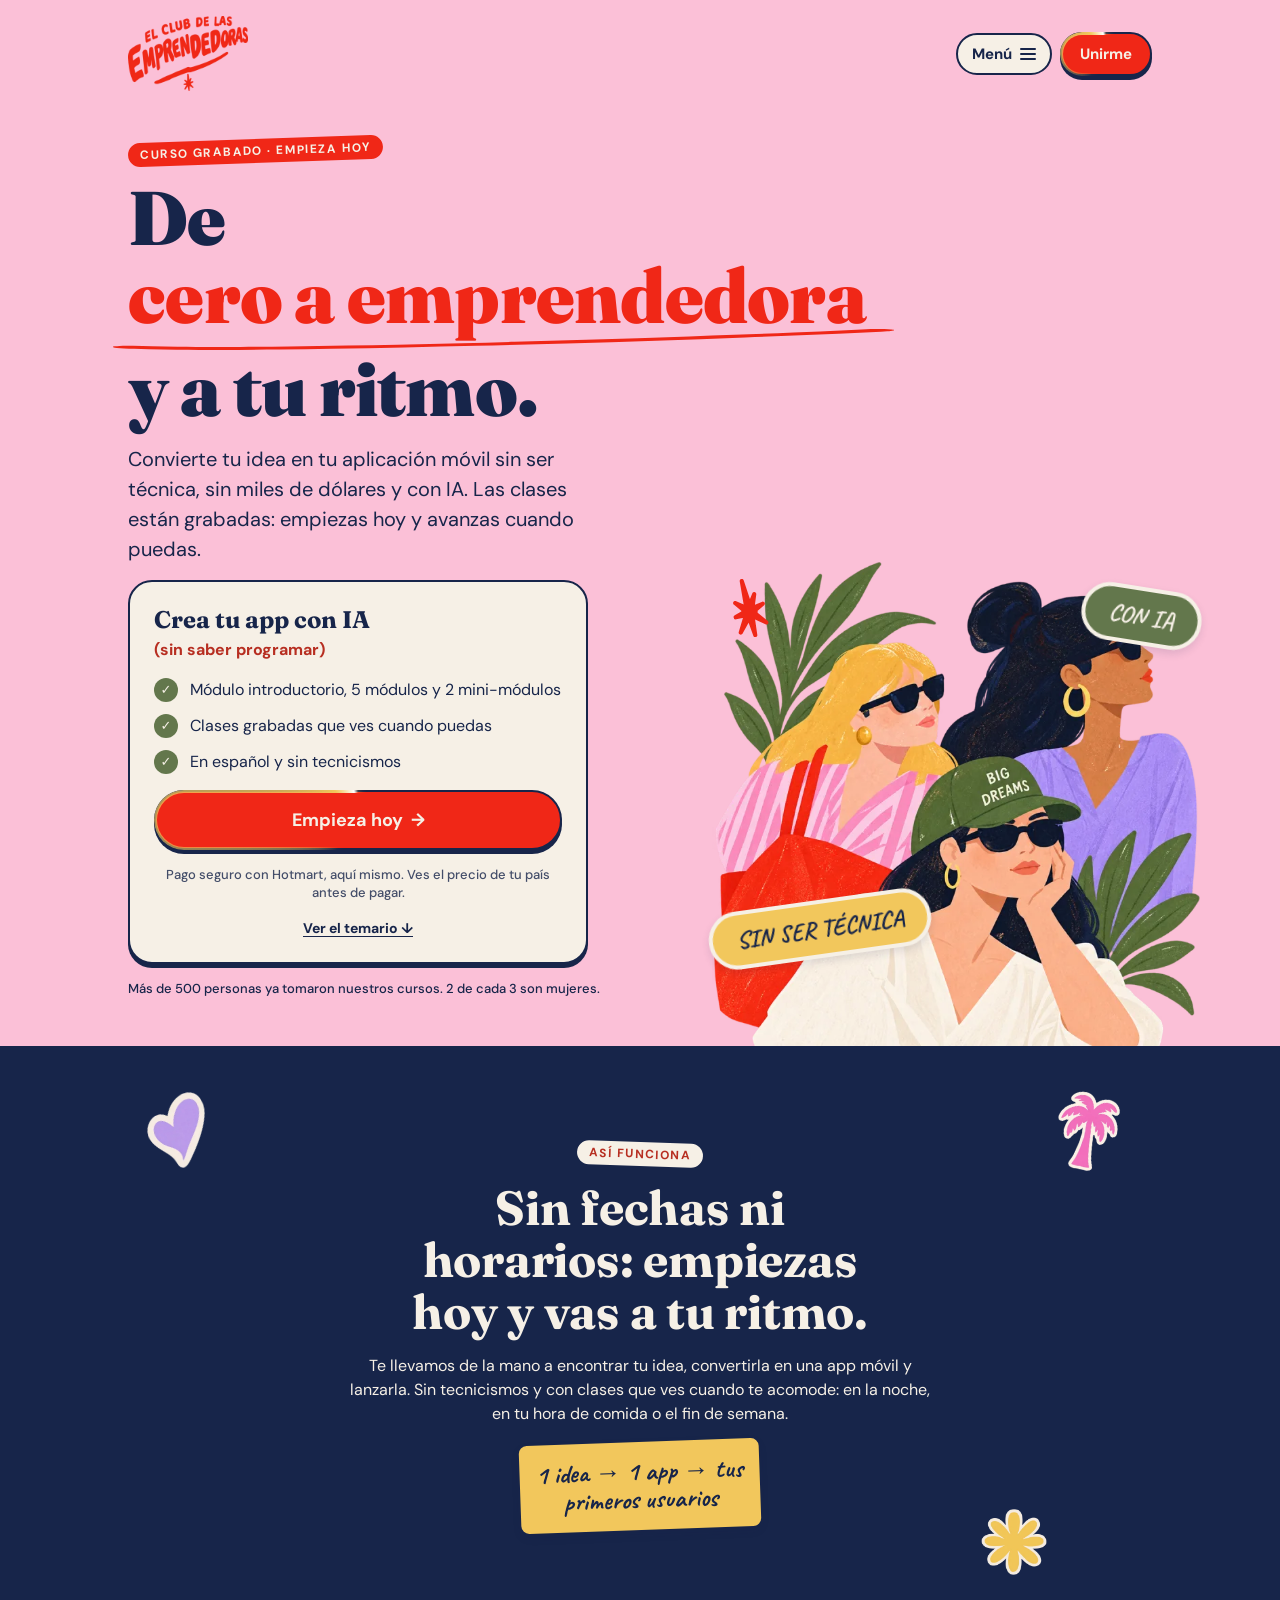
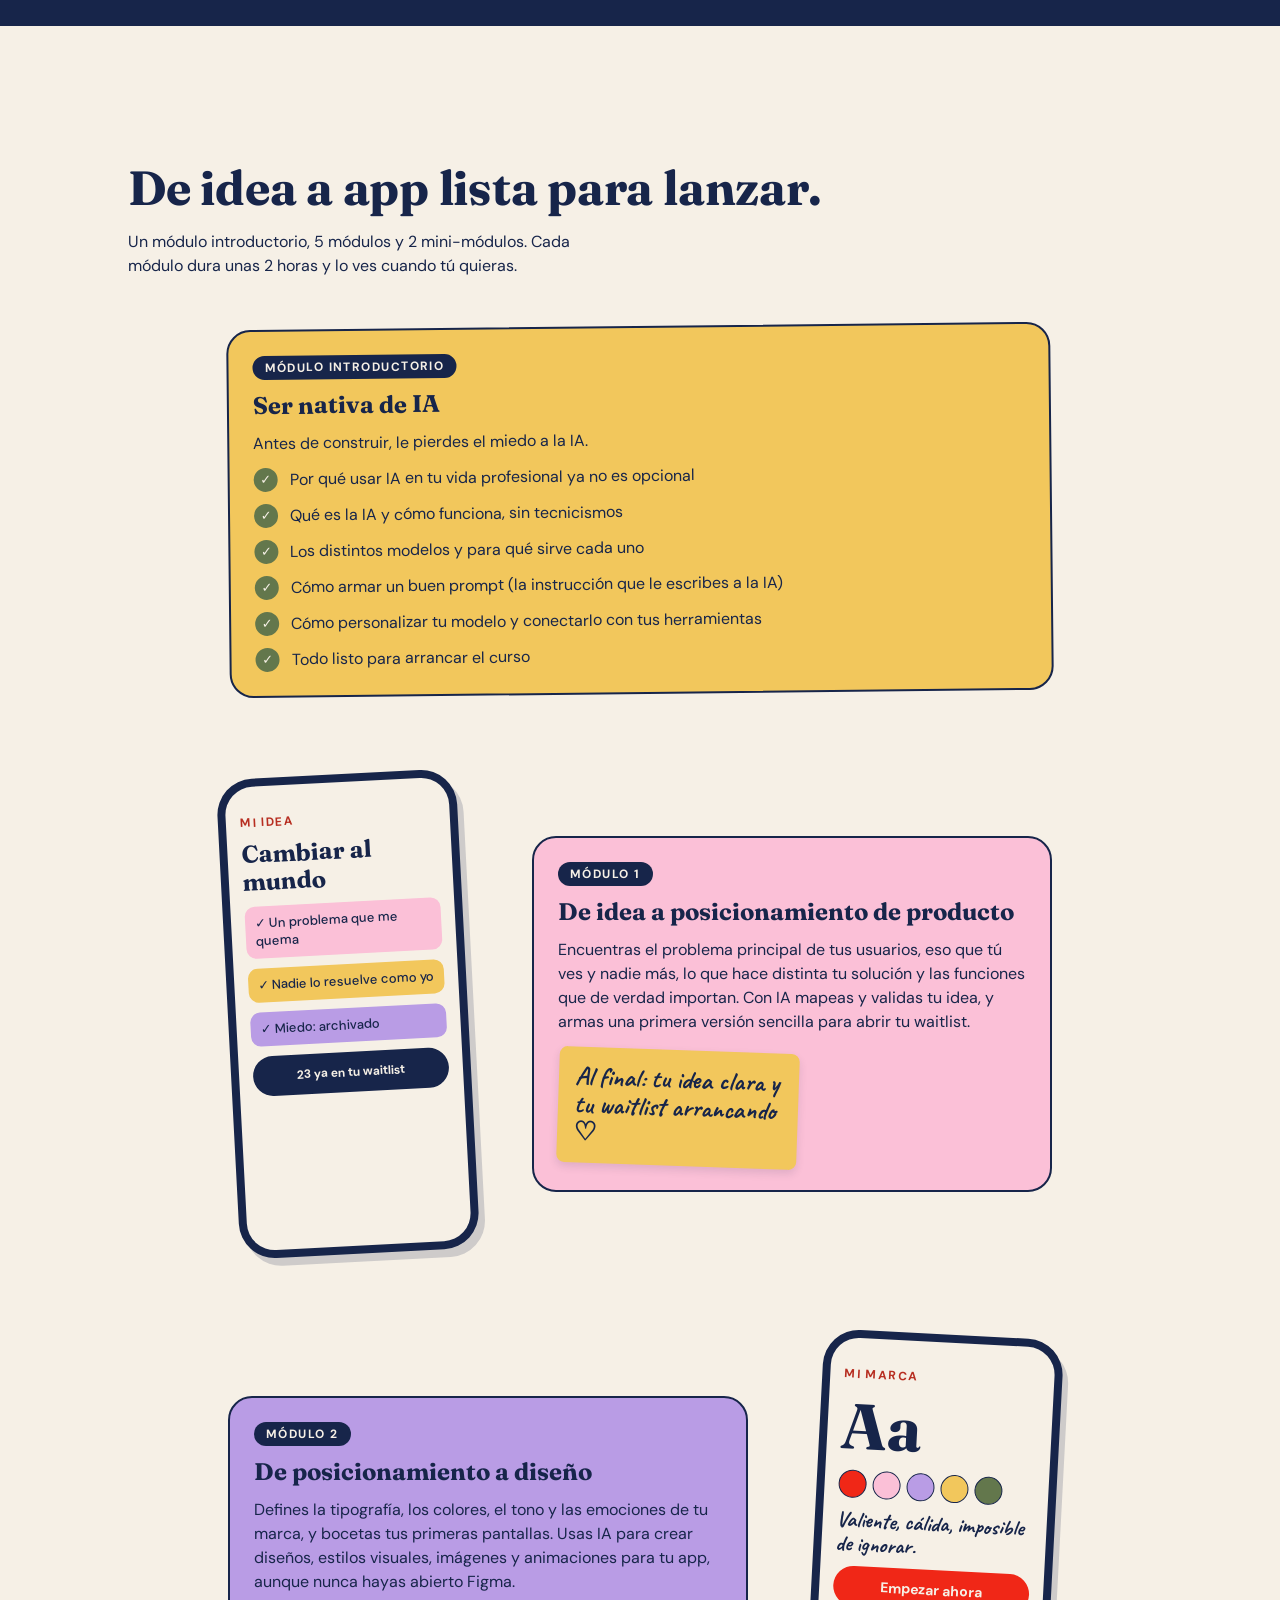
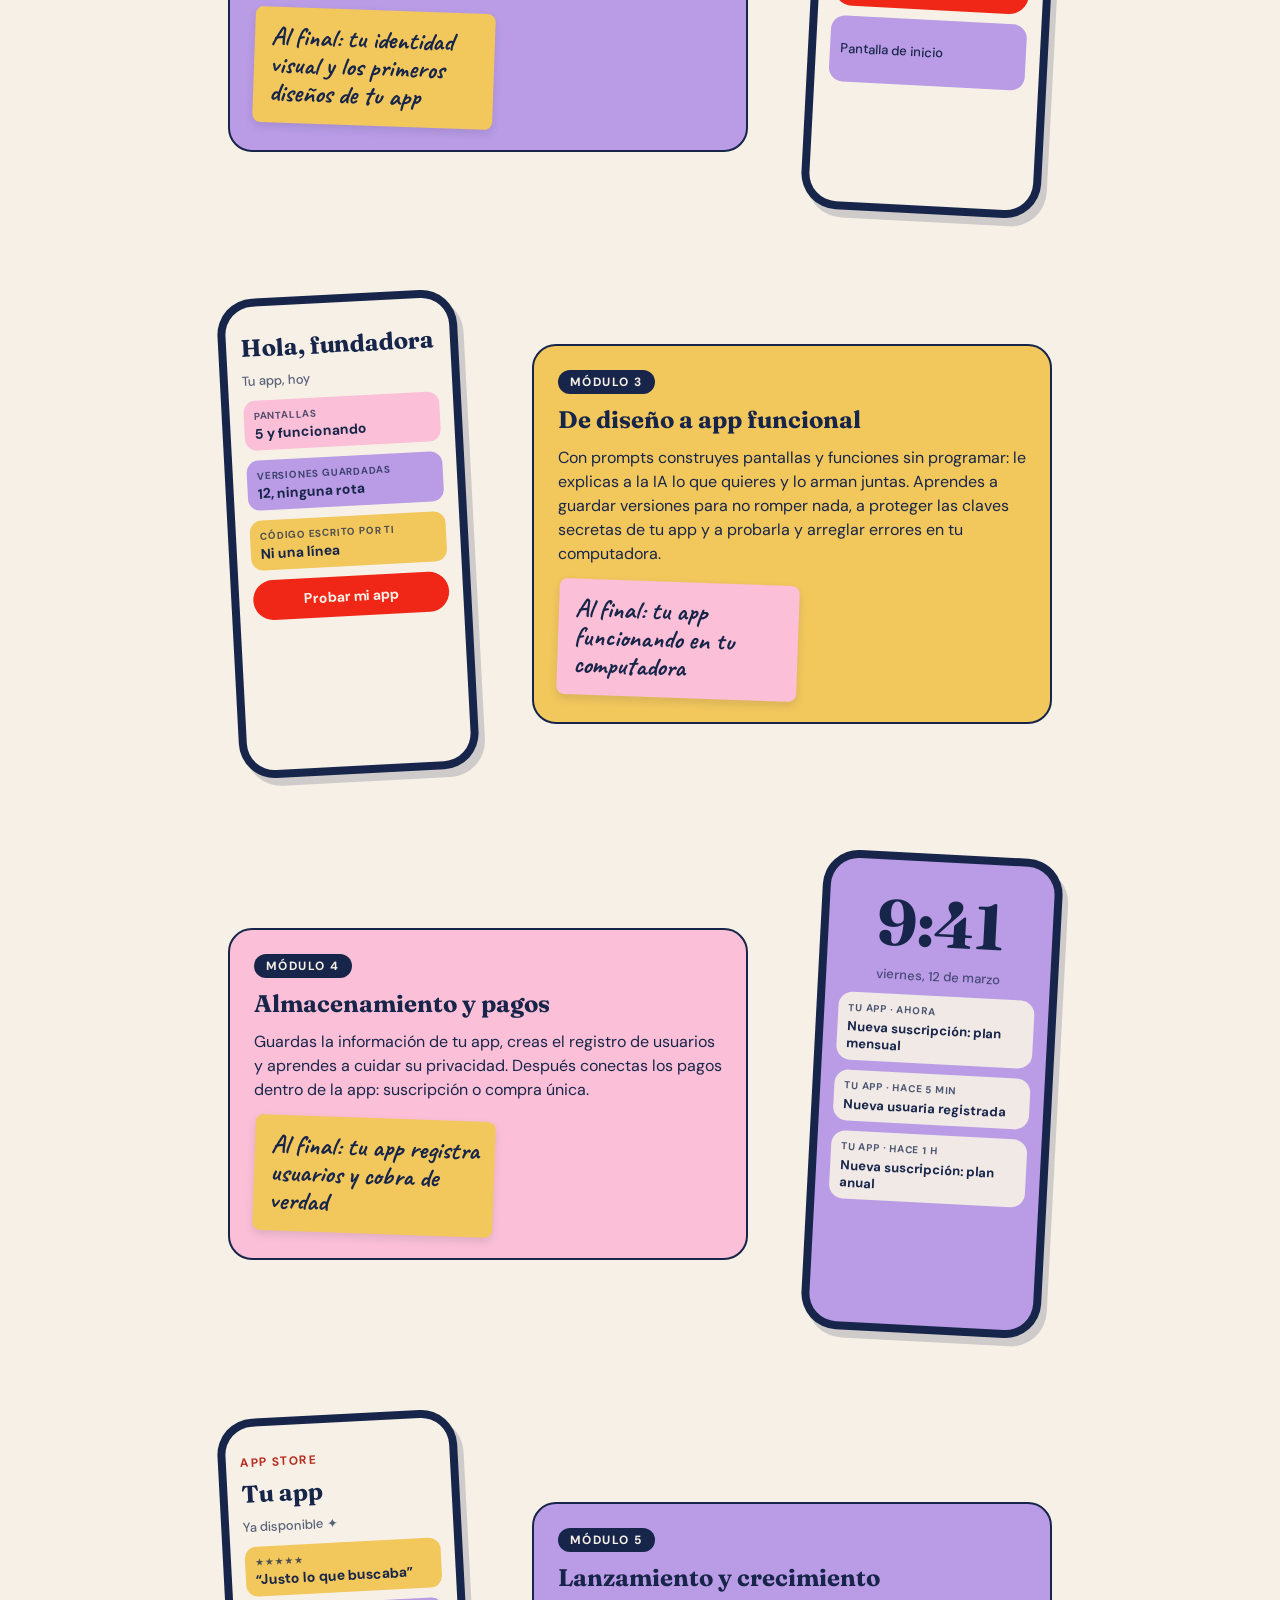
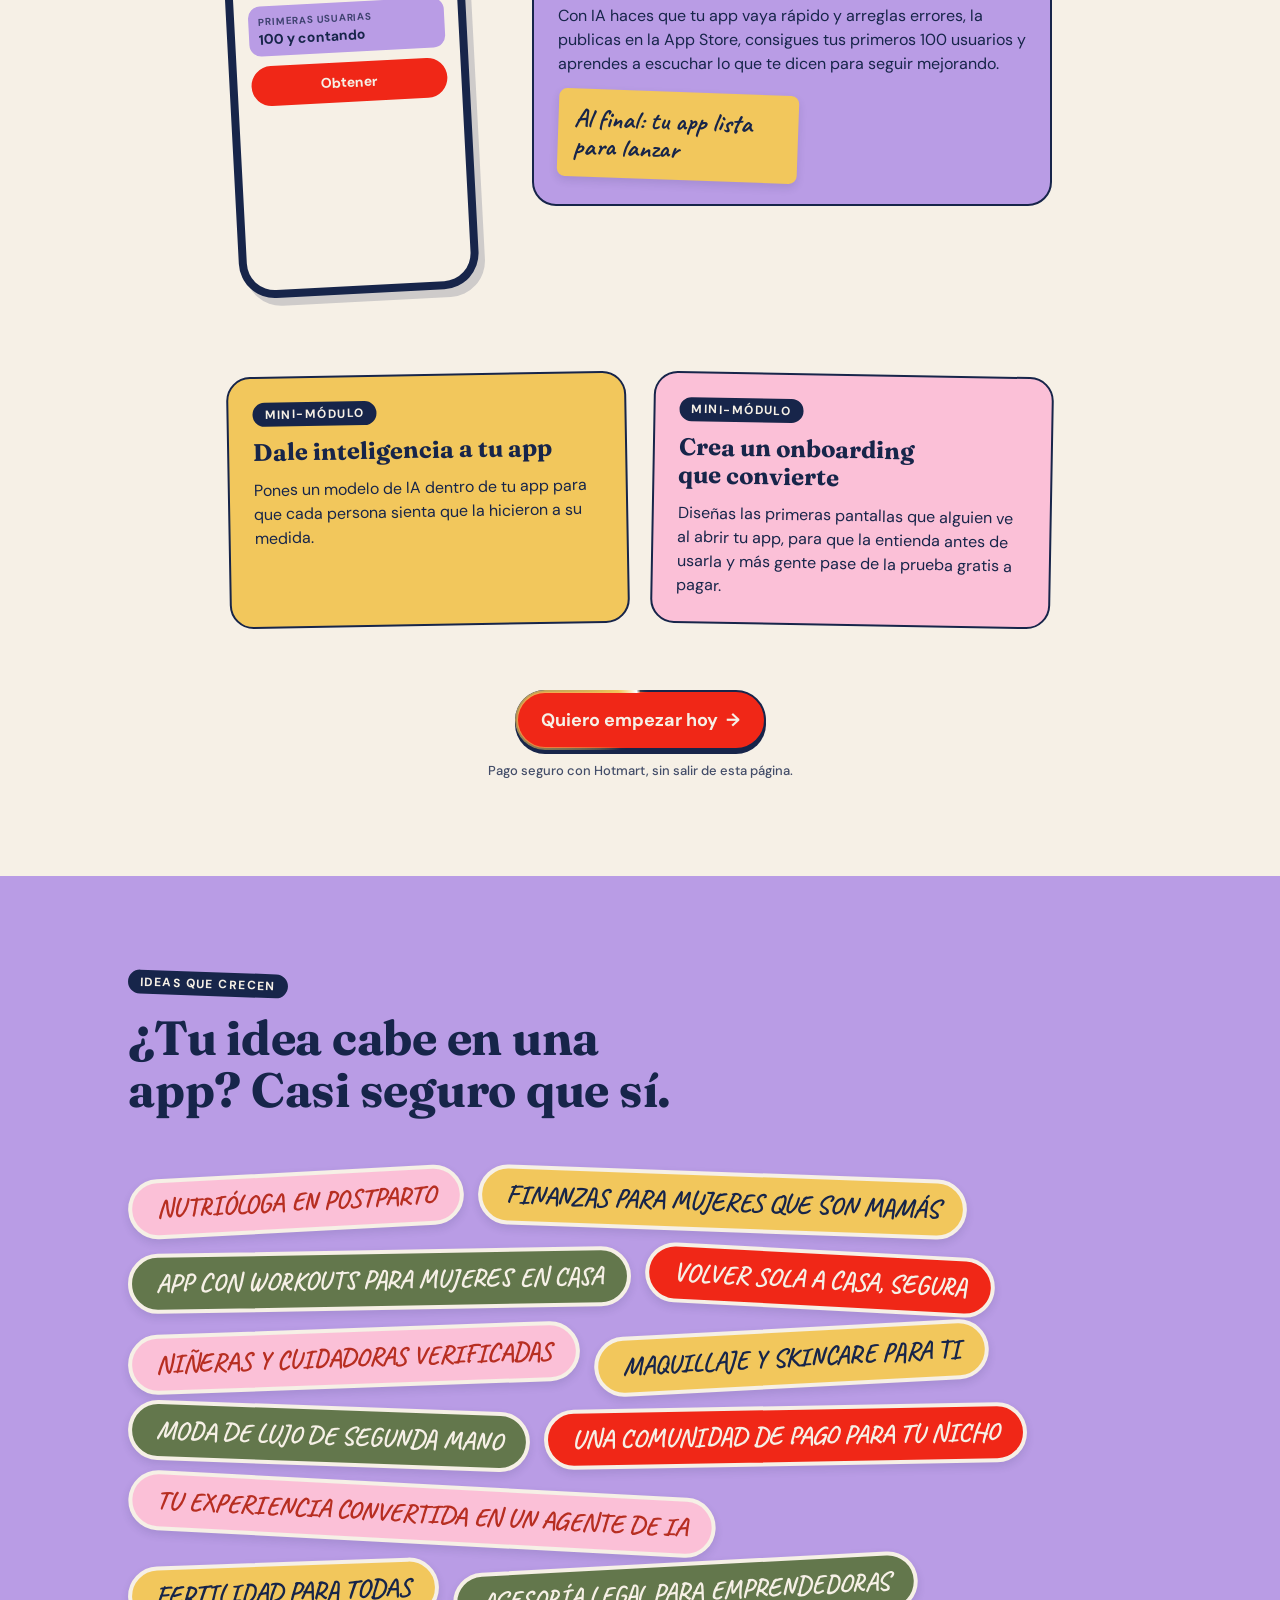
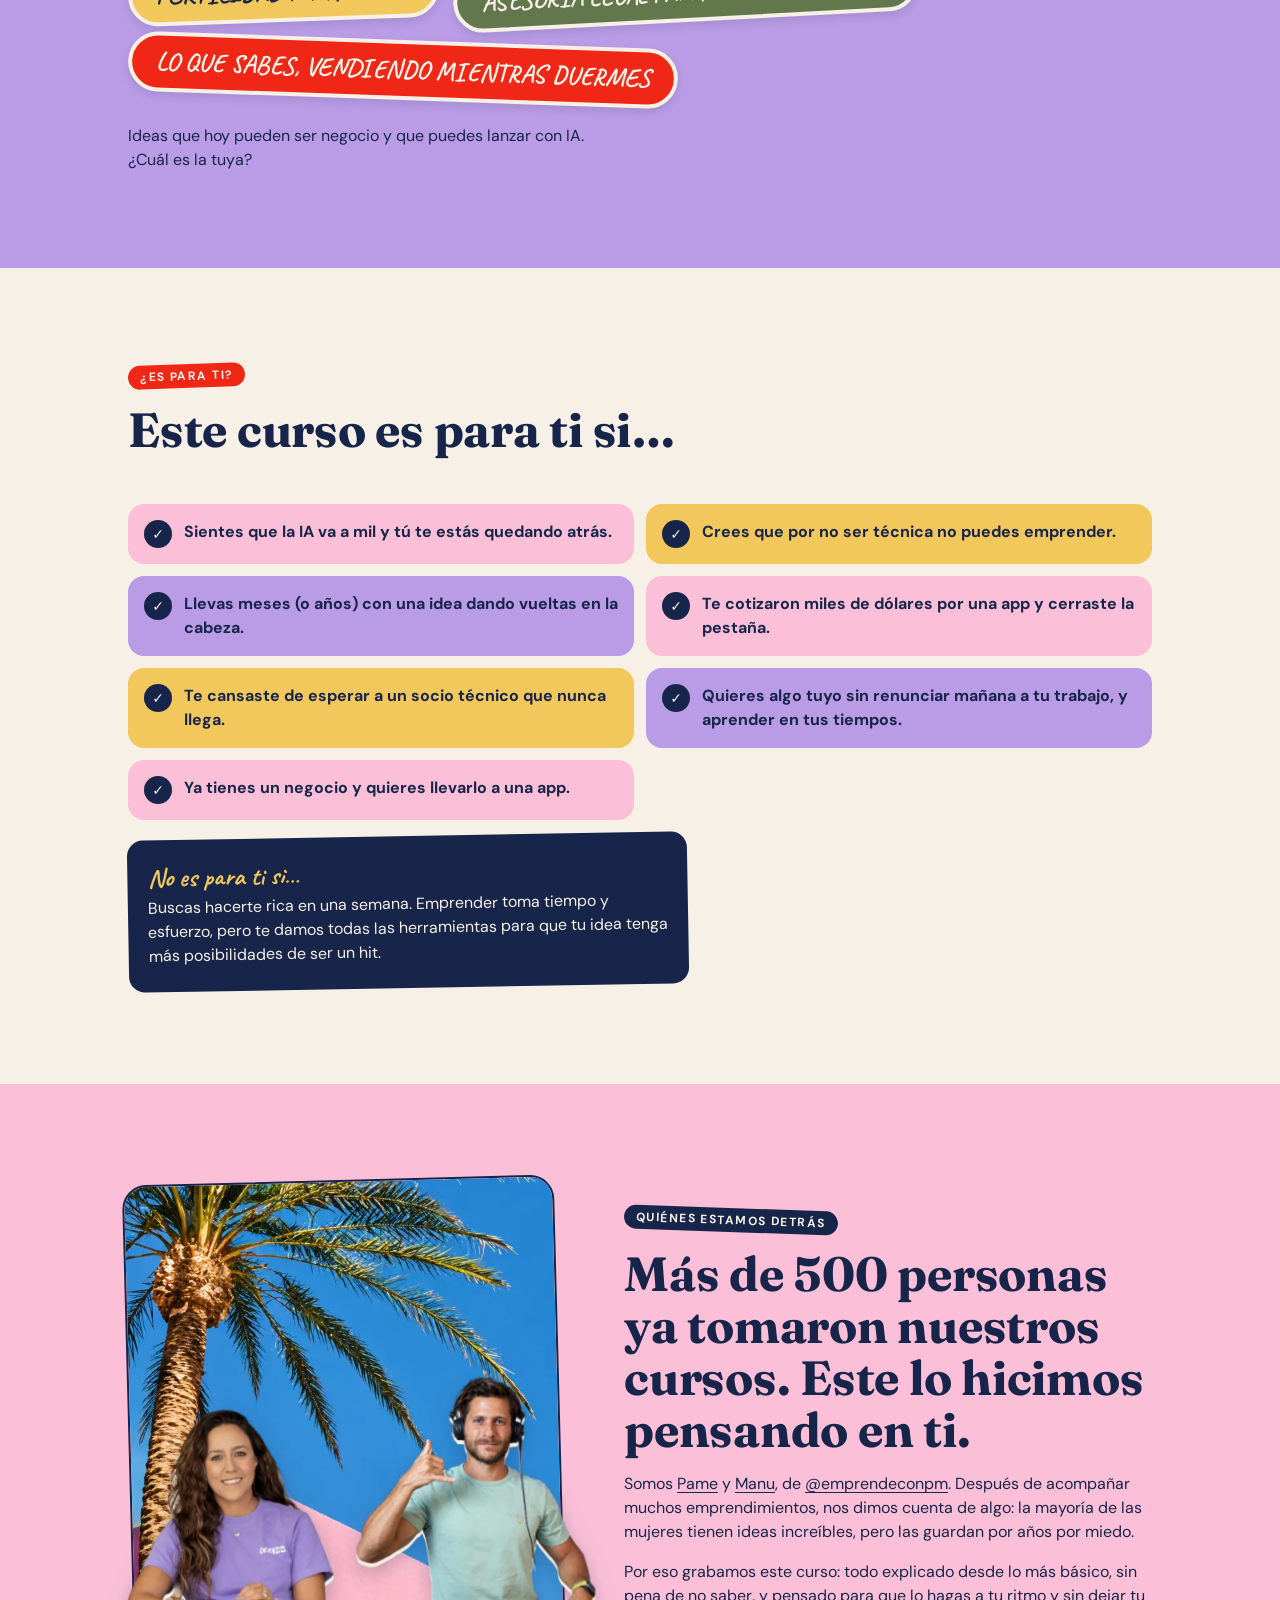
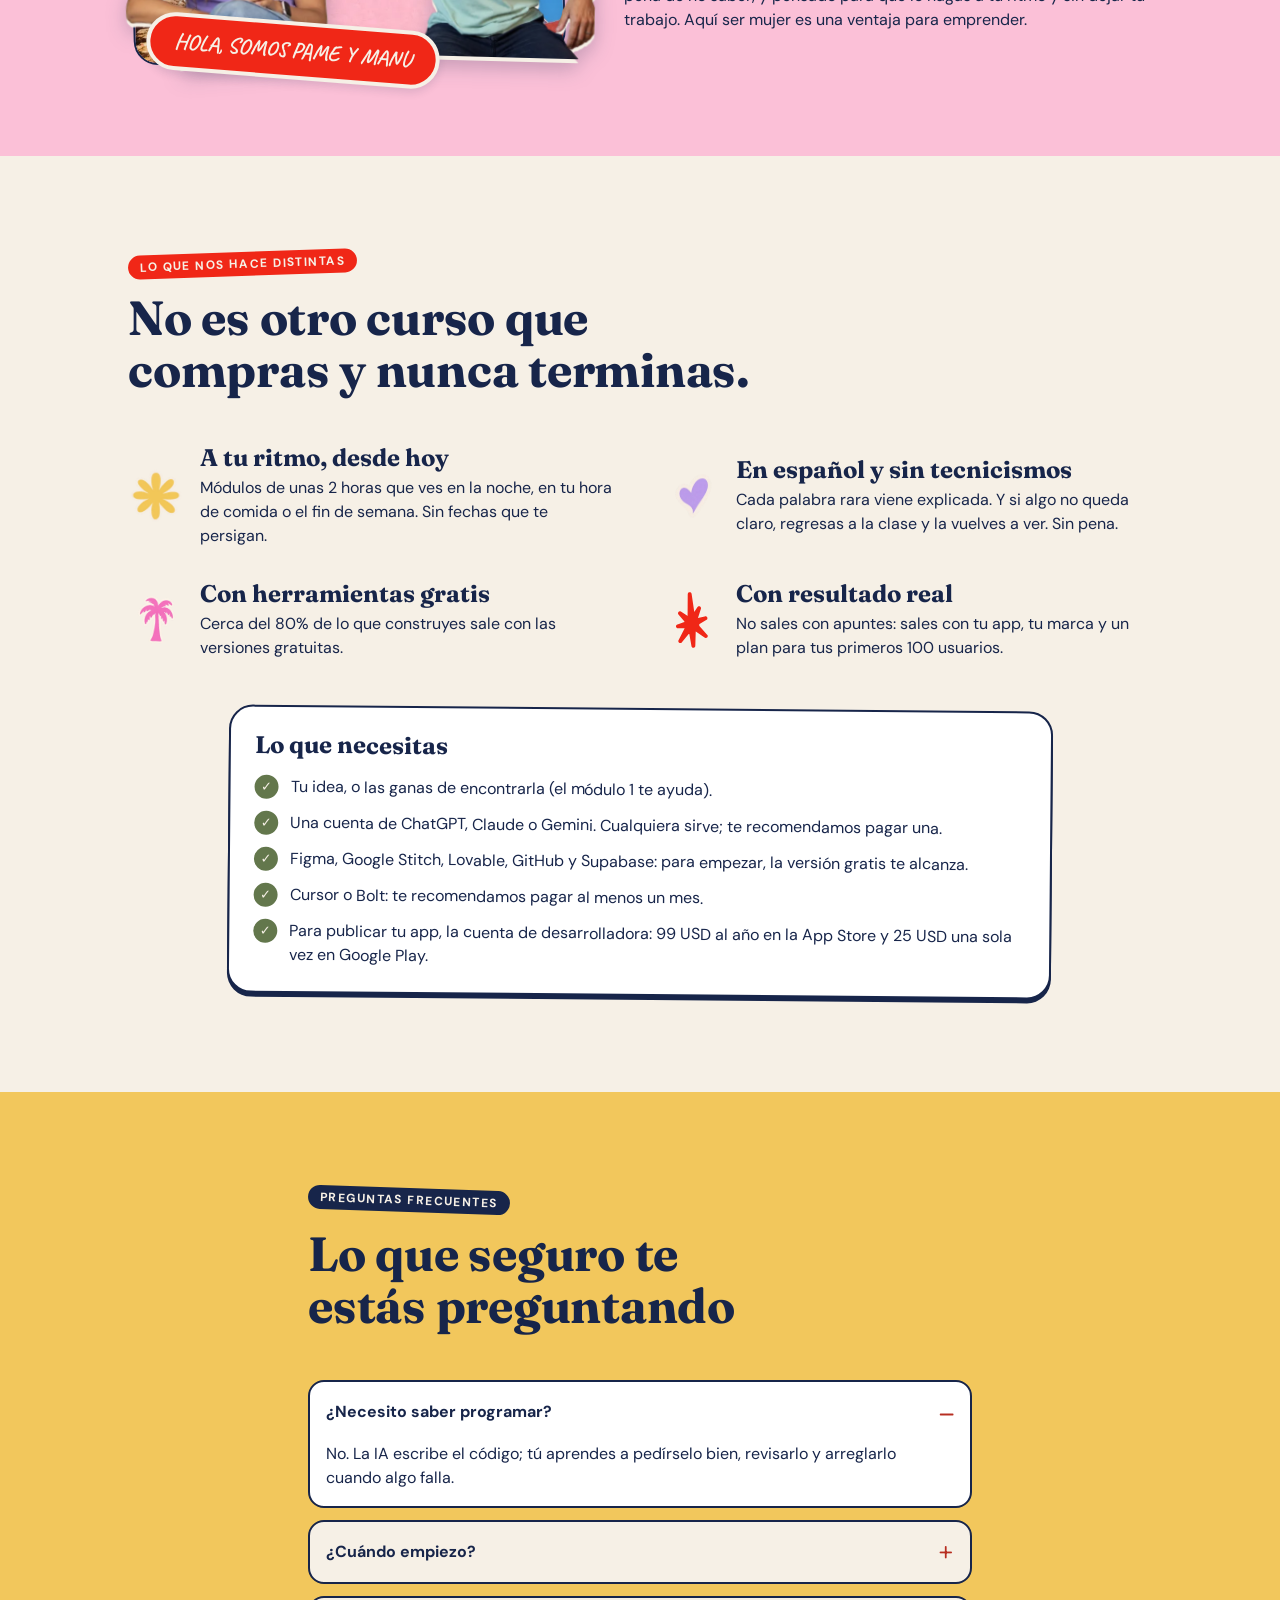
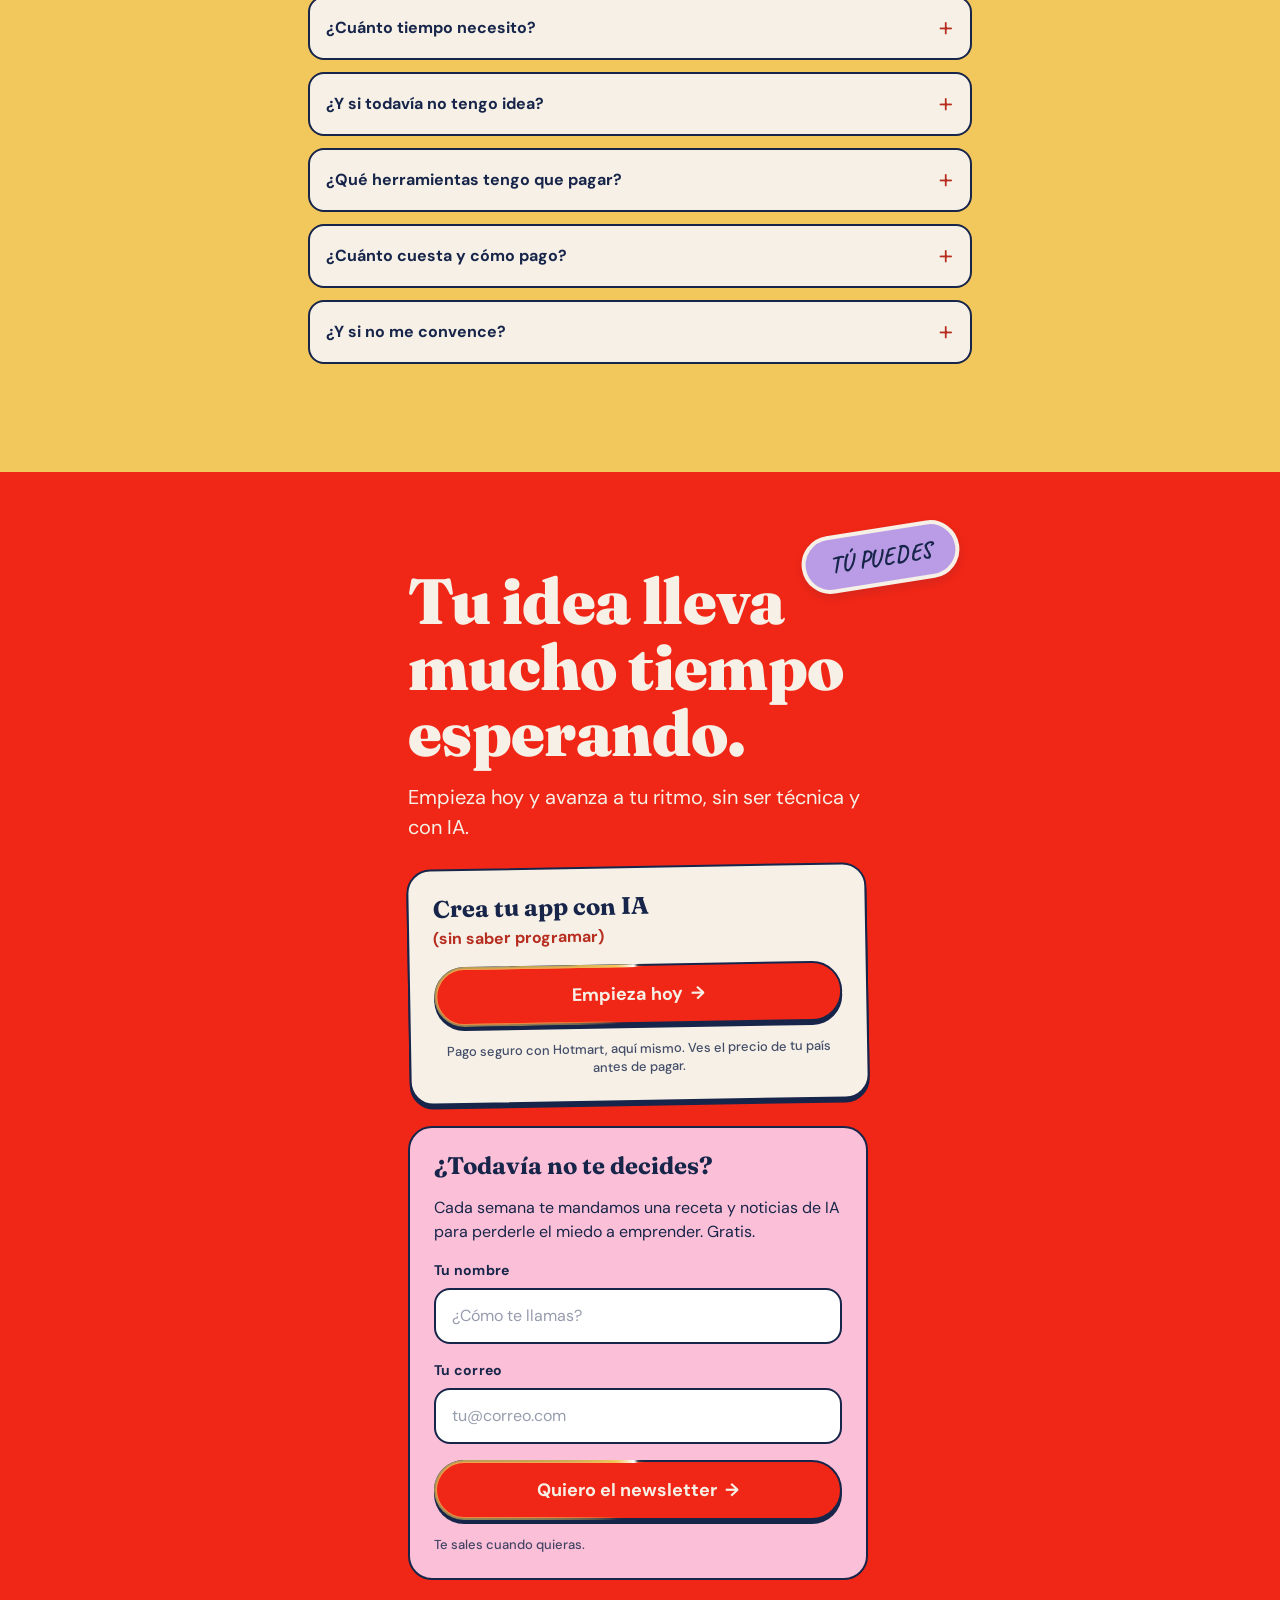
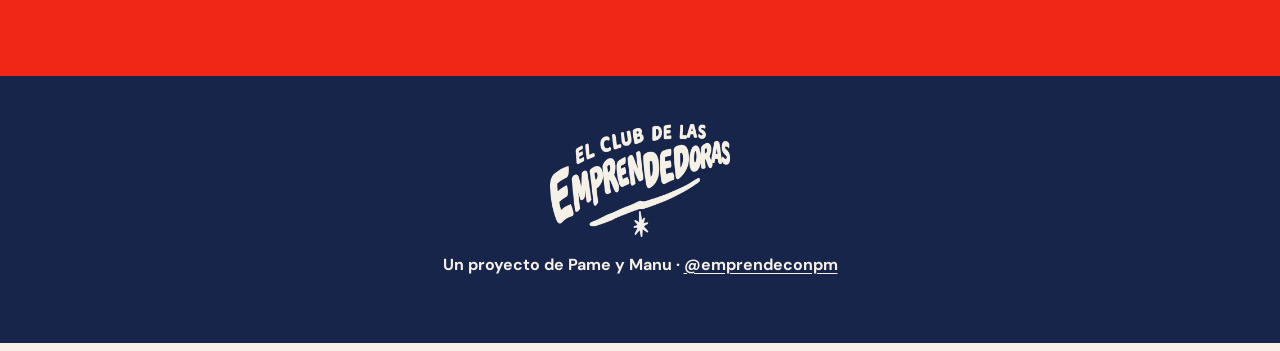
==== site/index.html @ 87bd9dcf "Landing: sell the on-demand app course with Hotmart's checkout The 2027 taller and its waitlist are " ====
<!doctype html>
<html lang="es-MX">
<head>
  <meta charset="utf-8">
  <meta name="viewport" content="width=device-width, initial-scale=1, viewport-fit=cover">
  <title>Crea tu app con IA (sin saber programar) · El Club de las Emprendedoras</title>
  <meta name="description" content="Curso grabado para convertir tu idea en tu aplicación móvil sin ser técnica, sin miles de dólares y con IA. Empiezas hoy, avanzas a tu ritmo y pagas seguro con Hotmart.">
  <meta name="theme-color" content="#FBC0D7">
  <link rel="canonical" href="https://www.clubdelasemprendedoras.com/">
  <link rel="icon" href="assets/brand/asterisk.svg" type="image/svg+xml">

  <meta property="og:type" content="website">
  <meta property="og:locale" content="es_MX">
  <meta property="og:title" content="Crea tu app con IA (sin saber programar)">
  <meta property="og:description" content="De cero a emprendedora, a tu ritmo: un curso grabado para convertir tu idea en tu app móvil sin ser técnica y con IA. Empiezas hoy.">
  <meta property="og:url" content="https://www.clubdelasemprendedoras.com/">
  <meta property="og:image" content="https://www.clubdelasemprendedoras.com/assets/img/og.jpg">
  <meta name="twitter:card" content="summary_large_image">

  <link rel="preconnect" href="https://fonts.googleapis.com">
  <link rel="preconnect" href="https://fonts.gstatic.com" crossorigin>
  <link rel="stylesheet" href="https://fonts.googleapis.com/css2?family=Caveat:wght@400;700&family=DM+Sans:opsz,wght@9..40,400;9..40,500;9..40,700&family=Fraunces:opsz,wght@9..144,700;9..144,900&display=swap">
  <link rel="preload" as="image" href="assets/brand/logo-tomato.webp">

  <link rel="stylesheet" href="assets/tokens.css?v=3">
  <link rel="stylesheet" href="assets/styles.css?v=15">
  <script src="assets/config.js?v=5"></script>
  <script src="assets/app.js?v=10" defer></script>
  <script src="assets/checkout.js?v=1" defer></script>
  <script src="assets/motion.js?v=12" defer></script>
</head>
<body>
  <a class="skip-link" href="#unirme">Ir a empezar el curso</a>

  <!-- Club/Nav -->
  <header class="nav" data-nav>
    <a class="nav__logo" href="#top" aria-label="El Club de las Emprendedoras, inicio">
      <img src="assets/brand/logo-tomato.webp" width="104" height="65" alt="El Club de las Emprendedoras">
    </a>
    <div class="nav__actions">
      <details class="menu" data-menu>
        <summary class="menu__toggle"><span>Menú</span><span class="menu__icon" aria-hidden="true"></span></summary>
        <nav class="menu__panel" aria-label="Secciones">
          <a class="menu__item menu__item--feature" href="/recetas/"><span class="kicker kicker--tomato">Nuevo</span><strong>Recetas de Emprendimiento e IA</strong><small>Pasos sencillos para ayudarte a emprender con IA</small></a>
        </nav>
      </details>
      <a class="btn btn--sm" href="#unirme">Unirme</a>
    </div>
  </header>

  <main id="top">
    <!-- 01 Hero -->
    <section class="hero" aria-labelledby="hero-title">
      <div class="hero__inner">
        <div class="hero__copy">
          <p class="kicker kicker--tomato tilt-l">Curso grabado · Empieza hoy</p>
          <h1 id="hero-title" class="display">
            De <span class="accent underline" data-jump>cero a emprendedora</span> y a tu ritmo.
          </h1>
          <p class="lead">Convierte tu idea en tu aplicación móvil sin ser técnica, sin miles de dólares y con IA. Las clases están grabadas: empiezas hoy y avanzas cuando puedas.</p>

          <!-- Club/Buy Card -->
          <div class="buy">
            <h2 class="h3 buy__name">Crea tu app con IA <span>(sin saber programar)</span></h2>
            <ul class="check-list buy__facts">
              <li>Módulo introductorio, 5 módulos y 2 mini-módulos</li>
              <li>Clases grabadas que ves cuando puedas</li>
              <li>En español y sin tecnicismos</li>
            </ul>
            <a class="btn btn--block" href="https://pay.hotmart.com/U102178202X?checkoutMode=10" data-checkout="U102178202X" data-sck="landing-hero">Empieza hoy <span aria-hidden="true">→</span></a>
            <p class="caption buy__safe">Pago seguro con Hotmart, aquí mismo. Ves el precio de tu país antes de pagar.</p>
            <a class="buy__more" href="#temario">Ver el temario <span aria-hidden="true">↓</span></a>
          </div>

          <p class="caption hero__proof">Más de 500 personas ya tomaron nuestros cursos. 2 de cada 3 son mujeres.</p>
        </div>

        <div class="hero__art" aria-hidden="true">
          <img class="hero__illustration" src="assets/img/club-women.webp" width="720" height="720" alt="" fetchpriority="high">
          <span class="sticker sticker--butter hero__sticker-a">Sin ser técnica</span>
          <span class="sticker sticker--olive hero__sticker-b">Con IA</span>
          <img class="hero__spark" src="assets/brand/asterisk.svg" width="44" height="78" alt="">
        </div>
      </div>
    </section>

    <!-- 02 Así funciona -->
    <section class="band" aria-labelledby="band-title">
      <img class="band__decor band__decor--heart" src="assets/img/lilac-heart.webp" width="72" height="69" alt="" aria-hidden="true" loading="lazy">
      <img class="band__decor band__decor--palm" src="assets/img/pink-palm.webp" width="64" height="74" alt="" aria-hidden="true" loading="lazy">
      <img class="band__decor band__decor--flower" src="assets/img/yellow-flower.webp" width="60" height="60" alt="" aria-hidden="true" loading="lazy">
      <div class="band__inner">
        <p class="kicker kicker--cream tilt-r">Así funciona</p>
        <h2 id="band-title" class="h2">Sin fechas ni horarios: empiezas hoy y vas a tu ritmo.</h2>
        <p class="band__body">Te llevamos de la mano a encontrar tu idea, convertirla en una app móvil y lanzarla. Sin tecnicismos y con clases que ves cuando te acomode: en la noche, en tu hora de comida o el fin de semana.</p>
        <p class="note note--butter tilt-l">1 idea → 1 app → tus primeros usuarios</p>
      </div>
    </section>

    <!-- 03 Temario -->
    <section class="section section--cream" id="temario" aria-labelledby="temario-title">
      <div class="section__inner">
        <header class="section__head">
          <p class="kicker kicker--tomato tilt-l">El temario, paso a paso</p>
          <h2 id="temario-title" class="h2">De idea a app lista para lanzar.</h2>
          <p class="section__lede">Un módulo introductorio, 5 módulos y 2 mini-módulos. Cada módulo dura unas 2 horas y lo ves cuando tú quieras.</p>
        </header>

        <article class="card-week card-week--butter card-week--solo temario__intro">
          <p class="kicker kicker--navy">Módulo introductorio</p>
          <h3 class="h3">Ser nativa de IA</h3>
          <p>Antes de construir, le pierdes el miedo a la IA.</p>
          <ul class="check-list">
            <li>Por qué usar IA en tu vida profesional ya no es opcional</li>
            <li>Qué es la IA y cómo funciona, sin tecnicismos</li>
            <li>Los distintos modelos y para qué sirve cada uno</li>
            <li>Cómo armar un buen prompt (la instrucción que le escribes a la IA)</li>
            <li>Cómo personalizar tu modelo y conectarlo con tus herramientas</li>
            <li>Todo listo para arrancar el curso</li>
          </ul>
        </article>

        <ol class="weeks">
          <!-- Club/Card/Week -->
          <li class="week">
            <div class="phone phone--tilt-l" aria-hidden="true">
              <div class="phone__screen">
                <p class="screen-kicker">Mi idea</p>
                <p class="screen-title">Cambiar al mundo</p>
                <p class="screen-row screen-row--pink">✓ Un problema que me quema</p>
                <p class="screen-row screen-row--butter">✓ Nadie lo resuelve como yo</p>
                <p class="screen-row screen-row--lilac">✓ Miedo: archivado</p>
                <p class="screen-pill">23 ya en tu waitlist</p>
              </div>
            </div>
            <article class="card-week card-week--pink">
              <p class="kicker kicker--navy">Módulo 1</p>
              <h3 class="h3">De idea a posicionamiento de producto</h3>
              <p>Encuentras el problema principal de tus usuarios, eso que tú ves y nadie más, lo que hace distinta tu solución y las funciones que de verdad importan. Con IA mapeas y validas tu idea, y armas una primera versión sencilla para abrir tu waitlist.</p>
              <p class="note note--butter tilt-r">Al final: tu idea clara y tu waitlist arrancando ♡</p>
            </article>
          </li>

          <li class="week week--flip">
            <div class="phone phone--tilt-r" aria-hidden="true">
              <div class="phone__screen">
                <p class="screen-kicker">Mi marca</p>
                <p class="screen-aa">Aa</p>
                <p class="screen-swatches"><span></span><span></span><span></span><span></span><span></span></p>
                <p class="screen-note">Valiente, cálida, imposible de ignorar.</p>
                <p class="screen-btn">Empezar ahora</p>
                <p class="screen-row screen-row--lilac screen-row--tall">Pantalla de inicio</p>
              </div>
            </div>
            <article class="card-week card-week--lilac">
              <p class="kicker kicker--navy">Módulo 2</p>
              <h3 class="h3">De posicionamiento a diseño</h3>
              <p>Defines la tipografía, los colores, el tono y las emociones de tu marca, y bocetas tus primeras pantallas. Usas IA para crear diseños, estilos visuales, imágenes y animaciones para tu app, aunque nunca hayas abierto Figma.</p>
              <p class="note note--butter tilt-r">Al final: tu identidad visual y los primeros diseños de tu app</p>
            </article>
          </li>

          <li class="week">
            <div class="phone phone--tilt-l" aria-hidden="true">
              <div class="phone__screen">
                <p class="screen-title">Hola, fundadora</p>
                <p class="screen-caption">Tu app, hoy</p>
                <p class="screen-class screen-row--pink"><small>Pantallas</small>5 y funcionando</p>
                <p class="screen-class screen-row--lilac"><small>Versiones guardadas</small>12, ninguna rota</p>
                <p class="screen-class screen-row--butter"><small>Código escrito por ti</small>Ni una línea</p>
                <p class="screen-btn">Probar mi app</p>
              </div>
            </div>
            <article class="card-week card-week--butter">
              <p class="kicker kicker--navy">Módulo 3</p>
              <h3 class="h3">De diseño a app funcional</h3>
              <p>Con prompts construyes pantallas y funciones sin programar: le explicas a la IA lo que quieres y lo arman juntas. Aprendes a guardar versiones para no romper nada, a proteger las claves secretas de tu app y a probarla y arreglar errores en tu computadora.</p>
              <p class="note note--pink tilt-r">Al final: tu app funcionando en tu computadora</p>
            </article>
          </li>

          <li class="week week--flip">
            <div class="phone phone--tilt-r" aria-hidden="true">
              <div class="phone__screen phone__screen--lock">
                <p class="screen-time">9:41</p>
                <p class="screen-caption">viernes, 12 de marzo</p>
                <p class="screen-notif"><small>Tu app · ahora</small>Nueva suscripción: plan mensual</p>
                <p class="screen-notif"><small>Tu app · hace 5 min</small>Nueva usuaria registrada</p>
                <p class="screen-notif"><small>Tu app · hace 1 h</small>Nueva suscripción: plan anual</p>
              </div>
            </div>
            <article class="card-week card-week--pink">
              <p class="kicker kicker--navy">Módulo 4</p>
              <h3 class="h3">Almacenamiento y pagos</h3>
              <p>Guardas la información de tu app, creas el registro de usuarios y aprendes a cuidar su privacidad. Después conectas los pagos dentro de la app: suscripción o compra única.</p>
              <p class="note note--butter tilt-r">Al final: tu app registra usuarios y cobra de verdad</p>
            </article>
          </li>

          <li class="week">
            <div class="phone phone--tilt-l" aria-hidden="true">
              <div class="phone__screen">
                <p class="screen-kicker">App Store</p>
                <p class="screen-title">Tu app</p>
                <p class="screen-caption">Ya disponible ✦</p>
                <p class="screen-class screen-row--butter"><small>★★★★★</small>“Justo lo que buscaba”</p>
                <p class="screen-class screen-row--lilac"><small>Primeras usuarias</small>100 y contando</p>
                <p class="screen-btn">Obtener</p>
              </div>
            </div>
            <article class="card-week card-week--lilac">
              <p class="kicker kicker--navy">Módulo 5</p>
              <h3 class="h3">Lanzamiento y crecimiento</h3>
              <p>Con IA haces que tu app vaya rápido y arreglas errores, la publicas en la App Store, consigues tus primeros 100 usuarios y aprendes a escuchar lo que te dicen para seguir mejorando.</p>
              <p class="note note--butter tilt-r">Al final: tu app lista para lanzar</p>
            </article>
          </li>
        </ol>

        <ul class="minis" aria-label="Mini-módulos">
          <li class="card-week card-week--butter card-week--solo">
            <p class="kicker kicker--navy">Mini-módulo</p>
            <h3 class="h3">Dale inteligencia a tu app</h3>
            <p>Pones un modelo de IA dentro de tu app para que cada persona sienta que la hicieron a su medida.</p>
          </li>
          <li class="card-week card-week--pink card-week--solo">
            <p class="kicker kicker--navy">Mini-módulo</p>
            <h3 class="h3">Crea un onboarding que convierte</h3>
            <p>Diseñas las primeras pantallas que alguien ve al abrir tu app, para que la entienda antes de usarla y más gente pase de la prueba gratis a pagar.</p>
          </li>
        </ul>

        <div class="temario__cta">
          <a class="btn" href="https://pay.hotmart.com/U102178202X?checkoutMode=10" data-checkout="U102178202X" data-sck="landing-temario">Quiero empezar hoy <span aria-hidden="true">→</span></a>
          <p class="caption">Pago seguro con Hotmart, sin salir de esta página.</p>
        </div>
      </div>
    </section>

    <!-- 04 Ideas -->
    <section class="section section--lilac" aria-labelledby="ideas-title">
      <div class="section__inner">
        <header class="section__head">
          <p class="kicker kicker--navy tilt-r">Ideas que crecen</p>
          <h2 id="ideas-title" class="h2">¿Tu idea cabe en una app? Casi seguro que sí.</h2>
        </header>
        <ul class="chips" aria-label="Ideas de apps para emprender">
          <li class="sticker sticker--pink">Nutrióloga en postparto</li>
          <li class="sticker sticker--butter">Finanzas para mujeres que son mamás</li>
          <li class="sticker sticker--olive">App con workouts para mujeres en casa</li>
          <li class="sticker sticker--tomato">Volver sola a casa, segura</li>
          <li class="sticker sticker--pink">Niñeras y cuidadoras verificadas</li>
          <li class="sticker sticker--butter">Maquillaje y skincare para ti</li>
          <li class="sticker sticker--olive">Moda de lujo de segunda mano</li>
          <li class="sticker sticker--tomato">Una comunidad de pago para tu nicho</li>
          <li class="sticker sticker--pink">Tu experiencia convertida en un agente de IA</li>
          <li class="sticker sticker--butter">Fertilidad para todas</li>
          <li class="sticker sticker--olive">Asesoría legal para emprendedoras</li>
          <li class="sticker sticker--tomato">Lo que sabes, vendiendo mientras duermes</li>
        </ul>
        <p class="section__foot">Ideas que hoy pueden ser negocio y que puedes lanzar con IA. ¿Cuál es la tuya?</p>
      </div>
    </section>

    <!-- 05 Es para ti -->
    <section class="section section--cream" aria-labelledby="para-ti-title">
      <div class="section__inner">
        <header class="section__head">
          <p class="kicker kicker--tomato tilt-l">¿Es para ti?</p>
          <h2 id="para-ti-title" class="h2">Este curso es para ti si…</h2>
        </header>
        <ul class="for-you">
          <!-- Club/Card/ForYou -->
          <li class="for-you__item for-you__item--pink">Sientes que la IA va a mil y tú te estás quedando atrás.</li>
          <li class="for-you__item for-you__item--butter">Crees que por no ser técnica no puedes emprender.</li>
          <li class="for-you__item for-you__item--lilac">Llevas meses (o años) con una idea dando vueltas en la cabeza.</li>
          <li class="for-you__item for-you__item--pink">Te cotizaron miles de dólares por una app y cerraste la pestaña.</li>
          <li class="for-you__item for-you__item--butter">Te cansaste de esperar a un socio técnico que nunca llega.</li>
          <li class="for-you__item for-you__item--lilac">Quieres algo tuyo sin renunciar mañana a tu trabajo, y aprender en tus tiempos.</li>
          <li class="for-you__item for-you__item--pink">Ya tienes un negocio y quieres llevarlo a una app.</li>
        </ul>
        <aside class="not-for-you">
          <p class="not-for-you__title">No es para ti si…</p>
          <p>Buscas hacerte rica en una semana. Emprender toma tiempo y esfuerzo, pero te damos todas las herramientas para que tu idea tenga más posibilidades de ser un hit.</p>
        </aside>
      </div>
    </section>

    <!-- 06 Quiénes -->
    <section class="section section--pink" id="quienes" aria-labelledby="quienes-title">
      <div class="section__inner about">
        <figure class="about__photo">
          <img src="assets/img/palm-pink.webp" width="640" height="1068" alt="Palmera frente a una pared rosa bajo el cielo azul" loading="lazy">
          <img class="about__person about__person--pame" src="assets/img/pame.webp" width="600" height="600" alt="Pame" loading="lazy">
          <img class="about__person about__person--manu" src="assets/img/manu.webp" width="512" height="600" alt="Manu" loading="lazy">
          <figcaption class="sticker sticker--tomato about__sticker">Hola, somos Pame y Manu</figcaption>
        </figure>
        <div class="about__copy">
          <p class="kicker kicker--navy tilt-r">Quiénes estamos detrás</p>
          <h2 id="quienes-title" class="h2">Más de 500 personas ya tomaron nuestros cursos. Este lo hicimos pensando en ti.</h2>
          <p>Somos <a href="https://www.instagram.com/pamevls/" target="_blank" rel="noopener">Pame</a> y <a href="https://www.instagram.com/thebreathmanu/" target="_blank" rel="noopener">Manu</a>, de <a href="https://www.instagram.com/emprendeconpm/" target="_blank" rel="noopener">@emprendeconpm</a>. Después de acompañar muchos emprendimientos, nos dimos cuenta de algo: la mayoría de las mujeres tienen ideas increíbles, pero las guardan por años por miedo.</p>
          <p>Por eso grabamos este curso: todo explicado desde lo más básico, sin pena de no saber, y pensado para que lo hagas a tu ritmo y sin dejar tu trabajo. Aquí ser mujer es una ventaja para emprender.</p>
        </div>
      </div>
    </section>

    <!-- 07 No es otro curso -->
    <section class="section section--cream" aria-labelledby="distinto-title">
      <div class="section__inner">
        <header class="section__head">
          <p class="kicker kicker--tomato tilt-l">Lo que nos hace distintas</p>
          <h2 id="distinto-title" class="h2">No es otro curso que compras y nunca terminas.</h2>
        </header>
        <ul class="perks">
          <li class="perk">
            <img src="assets/img/yellow-flower.webp" width="56" height="56" alt="" loading="lazy">
            <div><h3 class="h3">A tu ritmo, desde hoy</h3><p>Módulos de unas 2 horas que ves en la noche, en tu hora de comida o el fin de semana. Sin fechas que te persigan.</p></div>
          </li>
          <li class="perk">
            <img src="assets/img/lilac-heart.webp" width="56" height="54" alt="" loading="lazy">
            <div><h3 class="h3">En español y sin tecnicismos</h3><p>Cada palabra rara viene explicada. Y si algo no queda claro, regresas a la clase y la vuelves a ver. Sin pena.</p></div>
          </li>
          <li class="perk">
            <img src="assets/img/pink-palm.webp" width="48" height="56" alt="" loading="lazy">
            <div><h3 class="h3">Con herramientas gratis</h3><p>Cerca del 80% de lo que construyes sale con las versiones gratuitas.</p></div>
          </li>
          <li class="perk">
            <img src="assets/brand/asterisk.svg" width="32" height="56" alt="" loading="lazy">
            <div><h3 class="h3">Con resultado real</h3><p>No sales con apuntes: sales con tu app, tu marca y un plan para tus primeros 100 usuarios.</p></div>
          </li>
        </ul>

        <aside class="ingredientes needs" aria-labelledby="needs-title">
          <h3 id="needs-title" class="h3">Lo que necesitas</h3>
          <ul class="check-list">
            <li>Tu idea, o las ganas de encontrarla (el módulo 1 te ayuda).</li>
            <li>Una cuenta de ChatGPT, Claude o Gemini. Cualquiera sirve; te recomendamos pagar una.</li>
            <li>Figma, Google Stitch, Lovable, GitHub y Supabase: para empezar, la versión gratis te alcanza.</li>
            <li>Cursor o Bolt: te recomendamos pagar al menos un mes.</li>
            <li>Para publicar tu app, la cuenta de desarrolladora: 99 USD al año en la App Store y 25 USD una sola vez en Google Play.</li>
          </ul>
        </aside>
      </div>
    </section>

    <!-- 08 FAQ -->
    <section class="section section--butter" id="faq" aria-labelledby="faq-title">
      <div class="section__inner faq">
        <header class="section__head">
          <p class="kicker kicker--navy tilt-r">Preguntas frecuentes</p>
          <h2 id="faq-title" class="h2">Lo que seguro te estás preguntando</h2>
        </header>
        <!-- Club/FAQ Item -->
        <details class="faq__item" open>
          <summary>¿Necesito saber programar?</summary>
          <p>No. La IA escribe el código; tú aprendes a pedírselo bien, revisarlo y arreglarlo cuando algo falla.</p>
        </details>
        <details class="faq__item">
          <summary>¿Cuándo empiezo?</summary>
          <p>Hoy mismo. Las clases ya están grabadas: en cuanto terminas tu pago, Hotmart te da acceso y arrancas con el módulo introductorio.</p>
        </details>
        <details class="faq__item">
          <summary>¿Cuánto tiempo necesito?</summary>
          <p>Tú pones el ritmo: no hay fechas ni horarios. Cada módulo dura unas 2 horas, más el rato que le dediques a avanzar en tu app. Está pensado para hacerlo sin dejar tu trabajo.</p>
        </details>
        <details class="faq__item">
          <summary>¿Y si todavía no tengo idea?</summary>
          <p>Perfecto: el módulo 1 es justo para eso. Encuentras el problema que vale la pena resolver y sales con tu idea clara.</p>
        </details>
        <details class="faq__item">
          <summary>¿Qué herramientas tengo que pagar?</summary>
          <p>Casi todo se puede hacer con versiones gratis. Te recomendamos pagar una IA (ChatGPT, Claude o Gemini) y al menos un mes de Cursor o Bolt. Para publicar tu app pagas la cuenta de desarrolladora: 99 USD al año en la App Store y 25 USD una sola vez en Google Play.</p>
        </details>
        <details class="faq__item">
          <summary>¿Cuánto cuesta y cómo pago?</summary>
          <p>Pagas con Hotmart aquí mismo, sin salir de la página. Ahí ves el precio de tu país antes de pagar y las formas de pago que tienes: tarjeta y, según tu país, cuotas o meses.</p>
        </details>
        <details class="faq__item">
          <summary>¿Y si no me convence?</summary>
          <p>Tu compra tiene la garantía de Hotmart: si sientes que no es para ti, puedes pedir tu reembolso a Hotmart dentro del plazo de la garantía.</p>
        </details>
      </div>
    </section>

    <!-- 09 CTA final -->
    <section class="cta" id="unirme" aria-labelledby="cta-title">
      <div class="cta__inner">
        <span class="sticker sticker--lilac cta__sticker" aria-hidden="true">Tú puedes</span>
        <h2 id="cta-title" class="display display--inverse">Tu idea lleva mucho tiempo esperando.</h2>
        <p class="lead lead--inverse">Empieza hoy y avanza a tu ritmo, sin ser técnica y con IA.</p>

        <div class="buy buy--tilt">
          <p class="h3 buy__name">Crea tu app con IA <span>(sin saber programar)</span></p>
          <a class="btn btn--block" href="https://pay.hotmart.com/U102178202X?checkoutMode=10" data-checkout="U102178202X" data-sck="landing-cta">Empieza hoy <span aria-hidden="true">→</span></a>
          <p class="caption buy__safe">Pago seguro con Hotmart, aquí mismo. Ves el precio de tu país antes de pagar.</p>
        </div>

        <div class="waitlist waitlist--soft">
          <form class="waitlist__form" data-waitlist novalidate>
            <h3 class="h3">¿Todavía no te decides?</h3>
            <p>Cada semana te mandamos una receta y noticias de IA para perderle el miedo a emprender. Gratis.</p>
            <div class="field">
              <label for="cta-name">Tu nombre</label>
              <input id="cta-name" name="name" type="text" autocomplete="given-name" placeholder="¿Cómo te llamas?" required maxlength="120">
            </div>
            <div class="field">
              <label for="cta-email">Tu correo</label>
              <input id="cta-email" name="email" type="email" inputmode="email" autocomplete="email" placeholder="tu@correo.com" required maxlength="254">
              <p class="field__error" id="cta-email-error" hidden></p>
            </div>
            <div class="hp" aria-hidden="true">
              <label for="cta-company">No llenes este campo</label>
              <input id="cta-company" name="company" type="text" tabindex="-1" autocomplete="off">
            </div>
            <button class="btn btn--block" type="submit">
              <span class="btn__label">Quiero el newsletter</span>
              <span aria-hidden="true">→</span>
            </button>
            <p class="caption">Te sales cuando quieras.</p>
            <p class="waitlist__status" role="status" aria-live="polite"></p>
          </form>
        </div>
      </div>
    </section>
  </main>

  <!-- Club/Footer -->
  <footer class="footer">
    <img src="assets/brand/logo-cream.webp" width="180" height="112" alt="El Club de las Emprendedoras" loading="lazy">
    <p class="footer__by">Un proyecto de Pame y Manu · <a href="https://www.instagram.com/emprendeconpm/" target="_blank" rel="noopener">@emprendeconpm</a></p>
    <p class="caption"><a href="/recetas/">Recetas de Emprendimiento e IA</a> · © 2026 El Club de las Emprendedoras.</p>
  </footer>

  <!-- Step 2: profile questions (optional), one at a time -->
  <dialog class="profile" id="profile" aria-labelledby="profile-title">
    <form class="profile__form" method="dialog" novalidate>
      <div class="profile__bar"><span class="profile__progress" data-progress></span></div>
      <button class="profile__close" type="button" data-profile-skip aria-label="Cerrar">×</button>
      <div class="profile__body">
        <section class="profile__step profile__step--intro" data-step>
          <p class="kicker kicker--tomato">Paso 2 de 2 · opcional</p>
          <h2 id="profile-title" class="h2"><span data-profile-name>¡Listo!</span> Ya estás en el newsletter.</h2>
          <p>¿Nos cuentas un poco más de ti? Son preguntas cortitas, una a la vez. Con esto armamos recetas y cursos a tu medida.</p>
          <div class="profile__ok"><button class="btn" type="button" data-next><span class="btn__label">Va, empecemos</span> →</button><p class="profile__enter">Toma 1 minuto</p></div>
        </section>
        <section class="profile__step" data-step hidden>
          <div class="field">
            <label for="p-whatsapp">Tu WhatsApp <span class="profile__hint">(para avisarte cuando tengamos algo nuevo)</span></label>
            <input id="p-whatsapp" name="whatsapp" type="tel" inputmode="tel" autocomplete="tel" placeholder="+52 55 1234 5678" maxlength="30">
          </div>
          <div class="profile__ok"><button class="btn" type="button" data-next><span class="btn__label">OK</span> ✓</button><p class="profile__enter">o presiona <kbd>Enter ↵</kbd></p></div>
        </section>
        <section class="profile__step" data-step data-auto hidden>
          <fieldset class="profile__q">
            <legend>¿Qué te describe mejor?</legend>
            <div class="chips-select">
              <label class="chip"><input type="radio" name="perfil" value="Trabajo en una empresa y quiero algo mío"><span>Trabajo en una empresa y quiero algo mío</span></label>
              <label class="chip"><input type="radio" name="perfil" value="Ya tengo un negocio o emprendimiento"><span>Ya tengo un negocio o emprendimiento</span></label>
              <label class="chip"><input type="radio" name="perfil" value="Soy freelance o creadora de contenido"><span>Soy freelance o creadora de contenido</span></label>
              <label class="chip"><input type="radio" name="perfil" value="Estoy empezando de cero"><span>Estoy empezando de cero</span></label>
            </div>
          </fieldset>
          <div class="profile__ok"><button class="btn" type="button" data-next><span class="btn__label">OK</span> ✓</button></div>
        </section>
        <section class="profile__step" data-step data-auto hidden>
          <fieldset class="profile__q">
            <legend>¿Dónde estás hoy con tu idea?</legend>
            <div class="chips-select">
              <label class="chip"><input type="radio" name="etapa_idea" value="Todavía no tengo idea"><span>Todavía no tengo idea</span></label>
              <label class="chip"><input type="radio" name="etapa_idea" value="La tengo en la cabeza"><span>La tengo en la cabeza</span></label>
              <label class="chip"><input type="radio" name="etapa_idea" value="Ya la platiqué con posibles clientas"><span>Ya la platiqué con posibles clientas</span></label>
              <label class="chip"><input type="radio" name="etapa_idea" value="Ya estoy construyendo algo"><span>Ya estoy construyendo algo</span></label>
              <label class="chip"><input type="radio" name="etapa_idea" value="Ya vendo y quiero crecer"><span>Ya vendo y quiero crecer</span></label>
            </div>
          </fieldset>
          <div class="profile__ok"><button class="btn" type="button" data-next><span class="btn__label">OK</span> ✓</button></div>
        </section>
        <section class="profile__step" data-step hidden>
          <fieldset class="profile__q">
            <legend>Sé honesta: ¿qué te frena hoy? <span class="profile__hint">(elige todas las que apliquen)</span></legend>
            <div class="chips-select">
              <label class="chip"><input type="checkbox" name="freno" value="No sé por dónde empezar"><span>No sé por dónde empezar</span></label>
              <label class="chip"><input type="checkbox" name="freno" value="Siento que no soy técnica"><span>Siento que no soy técnica</span></label>
              <label class="chip"><input type="checkbox" name="freno" value="No tengo tiempo"><span>No tengo tiempo</span></label>
              <label class="chip"><input type="checkbox" name="freno" value="Miedo a que no funcione"><span>Miedo a que no funcione</span></label>
              <label class="chip"><input type="checkbox" name="freno" value="No sé si mi idea es buena"><span>No sé si mi idea es buena</span></label>
              <label class="chip"><input type="checkbox" name="freno" value="No tengo dinero para invertir"><span>No tengo dinero para invertir</span></label>
            </div>
          </fieldset>
          <div class="profile__ok"><button class="btn" type="button" data-next><span class="btn__label">OK</span> ✓</button></div>
        </section>
        <section class="profile__step" data-step data-auto hidden>
          <fieldset class="profile__q">
            <legend>¿Qué te interesa más ahorita?</legend>
            <div class="chips-select">
              <label class="chip"><input type="radio" name="interes_2027" value="Encontrar y validar mi idea"><span>Encontrar y validar mi idea</span></label>
              <label class="chip"><input type="radio" name="interes_2027" value="Crear mi app con IA"><span>Crear mi app con IA</span></label>
              <label class="chip"><input type="radio" name="interes_2027" value="Conseguir mis primeros usuarios y ventas"><span>Conseguir mis primeros usuarios y ventas</span></label>
              <label class="chip"><input type="radio" name="interes_2027" value="Usar IA en mi negocio actual"><span>Usar IA en mi negocio actual</span></label>
            </div>
          </fieldset>
          <div class="profile__ok"><button class="btn" type="button" data-next><span class="btn__label">OK</span> ✓</button></div>
        </section>
        <section class="profile__step" data-step data-auto hidden>
          <fieldset class="profile__q">
            <legend>¿Qué es lo que más te trabaría al tomar un curso?</legend>
            <div class="chips-select">
              <label class="chip"><input type="radio" name="traba_taller" value="La parte técnica"><span>La parte técnica</span></label>
              <label class="chip"><input type="radio" name="traba_taller" value="Encontrar el tiempo"><span>Encontrar el tiempo</span></label>
              <label class="chip"><input type="radio" name="traba_taller" value="Ser constante"><span>Ser constante</span></label>
              <label class="chip"><input type="radio" name="traba_taller" value="Sentirme sola en el proceso"><span>Sentirme sola en el proceso</span></label>
              <label class="chip"><input type="radio" name="traba_taller" value="Todavía no sé"><span>Todavía no sé</span></label>
            </div>
          </fieldset>
          <div class="profile__ok"><button class="btn" type="button" data-next><span class="btn__label">OK</span> ✓</button></div>
        </section>
        <section class="profile__step" data-step data-auto hidden>
          <fieldset class="profile__q">
            <legend>¿En qué momento te acomoda más aprender?</legend>
            <div class="chips-select">
              <label class="chip"><input type="radio" name="horario" value="Entre semana en la noche"><span>Entre semana en la noche</span></label>
              <label class="chip"><input type="radio" name="horario" value="Entre semana a mediodía"><span>Entre semana a mediodía</span></label>
              <label class="chip"><input type="radio" name="horario" value="Fines de semana en la mañana"><span>Fines de semana en la mañana</span></label>
              <label class="chip"><input type="radio" name="horario" value="Me adapto"><span>Me adapto</span></label>
            </div>
          </fieldset>
          <div class="profile__ok"><button class="btn" type="button" data-next><span class="btn__label">OK</span> ✓</button></div>
        </section>
        <section class="profile__step" data-step data-auto hidden>
          <fieldset class="profile__q">
            <legend>¿Ya tomaste un taller o curso con nosotras?</legend>
            <div class="chips-select">
              <label class="chip"><input type="radio" name="curso_previo" value="Sí"><span>Sí</span></label>
              <label class="chip"><input type="radio" name="curso_previo" value="No"><span>No</span></label>
              <label class="chip"><input type="radio" name="curso_previo" value="Todavía no, pero las sigo"><span>Todavía no, pero las sigo</span></label>
            </div>
          </fieldset>
          <div class="profile__ok"><button class="btn" type="button" data-next><span class="btn__label">OK</span> ✓</button></div>
        </section>
        <section class="profile__step" data-step hidden>
          <div class="field">
            <label for="p-meta">En una frase: ¿qué te gustaría construir o lograr con IA?</label>
            <input id="p-meta" name="meta_ia" type="text" maxlength="300" placeholder="Una app para…">
          </div>
          <div class="profile__ok"><button class="btn" type="button" data-next><span class="btn__label">OK</span> ✓</button><p class="profile__enter">o presiona <kbd>Enter ↵</kbd></p></div>
        </section>
        <section class="profile__step" data-step hidden>
          <div class="field">
            <label for="p-negocio">Cuéntanos un poco más de ti y de tu negocio</label>
            <textarea id="p-negocio" name="negocio" rows="3" maxlength="1000" placeholder="A qué te dedicas, qué vendes o qué te gustaría vender…"></textarea>
          </div>
          <div class="profile__ok"><button class="btn" type="button" data-next><span class="btn__label">OK</span> ✓</button></div>
        </section>
        <section class="profile__step" data-step hidden>
          <div class="field">
            <label for="p-ig">Tu Instagram o el de tu negocio</label>
            <input id="p-ig" name="instagram" type="text" maxlength="100" autocapitalize="off" placeholder="@tunegocio">
          </div>
          <div class="profile__ok"><button class="btn" type="button" data-next><span class="btn__label">OK</span> ✓</button><p class="profile__enter">o presiona <kbd>Enter ↵</kbd></p></div>
        </section>
        <section class="profile__step profile__step--done" data-step hidden>
          <img src="assets/img/pink-heart.webp" width="64" height="59" alt="">
          <h2 class="h2">¡Gracias!</h2>
          <p>Con esto armamos recetas y cursos pensando en ti. Nos vemos en tu correo.</p>
          <div class="profile__ok"><button class="btn" type="button" data-profile-skip><span class="btn__label">Listo</span></button></div>
        </section>
      </div>
      <footer class="profile__foot">
        <div class="profile__nav">
          <button type="button" data-prev aria-label="Pregunta anterior">↑</button>
          <button type="button" data-next aria-label="Siguiente pregunta">↓</button>
        </div>
      </footer>
    </form>
  </dialog>

  <template id="waitlist-success">
    <div class="waitlist__success" tabindex="-1">
      <img src="assets/img/pink-heart.webp" width="64" height="59" alt="">
      <p class="h3" data-success-title></p>
      <p>Desde esta semana te llega el newsletter: una receta y noticias de IA para que le pierdas el miedo a emprender. Revisa tu correo (y promociones, por si acaso).</p>
    </div>
  </template>
</body>
</html>
---- site/assets/tokens.css ----
/*
  El Club de las Emprendedoras · design tokens
  Source of truth: Figma "Club de Emprendedoras" (J8iryor1WNwHz7VZTsfuFt)
  Collections: Club · Primitives / Club · Color roles / Club · Foundations
  Text styles: Club/* and Club/Mobile/*
  Components use the semantic roles, never the primitives directly.
*/
:root {
  /* Primitives */
  --club-tomato: #F02717;
  --club-pink: #FBC0D7;
  --club-lilac: #B99CE5;
  --club-butter: #F2C75C;
  --club-olive: #63774C;
  --club-cream: #F6F0E6;
  --club-navy: #17254A;
  --club-white: #FFFFFF;
  --club-red-ink: #B72E21;

  /* Color roles */
  --surface-default: var(--club-cream);
  --surface-expressive: var(--club-pink);
  --surface-cool: var(--club-lilac);
  --surface-optimistic: var(--club-butter);
  --surface-inverse: var(--club-navy);
  --brand-primary: var(--club-tomato);
  --brand-secondary: var(--club-pink);
  --brand-tertiary: var(--club-lilac);
  --brand-growth: var(--club-olive);
  --text-default: var(--club-navy);
  --text-inverse: var(--club-cream);
  --text-accent: var(--club-red-ink);
  --border-default: var(--club-navy);
  --action-default: var(--club-tomato);
  --action-pressed: var(--club-red-ink);
  --field-surface: var(--club-white);

  /* Space (4px base) */
  --space-4: 4px;
  --space-8: 8px;
  --space-12: 12px;
  --space-16: 16px;
  --space-24: 24px;
  --space-32: 32px;
  --space-48: 48px;
  --space-64: 64px;
  --space-80: 80px;
  --space-96: 96px;

  /* Radius */
  --radius-8: 8px;
  --radius-16: 16px;
  --radius-24: 24px;
  --radius-pill: 999px;

  /* Strokes & elevation */
  --stroke-fine: 1px;
  --stroke-ui: 2px;
  --stroke-doodle: 4px;
  --shadow-hard: 0 4px 0 0 var(--club-navy);
  --shadow-sticker: 0 4px 8px rgba(23, 37, 74, 0.12);

  /* Type families */
  --font-display: "Fraunces", Georgia, "Times New Roman", serif;
  --font-body: "DM Sans", system-ui, -apple-system, "Segoe UI", sans-serif;
  --font-note: "Caveat", "Comic Sans MS", cursive;

  /* Type scale (mobile first, grows on desktop in styles.css) */
  --type-display: 900 44px/46px var(--font-display);
  --type-h2: 700 32px/36px var(--font-display);
  --type-h3: 700 22px/26px var(--font-display);
  --type-body: 400 16px/24px var(--font-body);
  --type-body-strong: 700 16px/24px var(--font-body);
  --type-caption: 500 13px/18px var(--font-body);
  --type-kicker: 700 12px/16px var(--font-body);
  --type-label: 700 14px/20px var(--font-body);
  --type-button: 700 18px/24px var(--font-body);
  --type-note: 700 26px/28px var(--font-note);

  /* Motion: durations, beats and curves. Mirrors the "Club/Motion" component in docs (brand/motion.md).
     Idle loops animate translate/scale, reveals animate transform, tilts own rotate: never mix them. */
  --dur-fade: 300ms;       /* hero art crossfade, quick opacity */
  --dur-menu: 260ms;       /* nav dropdown opening */
  --dur-reveal-fade: 500ms;
  --dur-reveal: 900ms;     /* drop / rise into place */
  --dur-sort: 1000ms;      /* idea stickers leaving the heap */
  --dur-ring: 2.6s;        /* button light, one lap */
  --dur-breathe: 3.2s;
  --dur-breathe-fast: 2.4s;
  --dur-bob-sticker: 3.6s;
  --dur-bob-chip: 4.2s;
  --dur-bob-phone: 5.5s;
  --dur-hop: 3s;
  --dur-float: 4s;
  --stagger-reveal: 90ms;  /* siblings arriving together (max 6) */
  --stagger-sort: 85ms;    /* idea stickers */
  --stagger-hop: 65ms;     /* letters of the highlighted phrase */
  --ease-soft: ease-in-out;                      /* loops */
  --ease-pop: cubic-bezier(0.34, 1.56, 0.64, 1); /* reveals: a little bounce */
  --ease-sort: cubic-bezier(0.34, 1.45, 0.64, 1);
  --ease-hop: cubic-bezier(0.3, 0.7, 0.4, 1);
  --bob-distance: 9px;
  --float-distance: 8px;

  /* Layout */
  --gutter: 24px;
  --content-max: 1120px;
}
---- site/assets/styles.css ----
/* El Club de las Emprendedoras · landing (mobile first)
   Components mirror the Figma library: Club/Nav, Club/Button, Club/Input,
   Club/Kicker, Club/Sticker, Club/Note, Club/Card/Week, Club/Card/ForYou,
   Club/FAQ Item, Club/Waitlist Form, Club/Buy Card, Club/Phone, Club/Footer. */

*, *::before, *::after { box-sizing: border-box; }
html { -webkit-text-size-adjust: 100%; scroll-behavior: smooth; scroll-padding-top: 80px; }
body {
  margin: 0;
  background: var(--surface-default);
  color: var(--text-default);
  font: var(--type-body);
  -webkit-font-smoothing: antialiased;
  overflow-x: hidden;
}
img { display: block; max-width: 100%; height: auto; }
main > section, .footer { overflow-x: clip; } /* nothing may widen the page on phones */
a { color: inherit; text-underline-offset: 3px; }
p, h1, h2, h3, ul, ol, figure { margin: 0; }
ul, ol { padding: 0; list-style: none; }
:focus-visible { outline: 3px solid var(--brand-primary); outline-offset: 3px; }

.skip-link {
  position: absolute; left: var(--space-16); top: -60px; z-index: 100;
  background: var(--surface-inverse); color: var(--text-inverse);
  padding: var(--space-8) var(--space-16); border-radius: var(--radius-pill);
}
.skip-link:focus { top: var(--space-8); }

/* ---------- Typography ---------- */
.display { font: var(--type-display); font-size: clamp(36px, 11.6vw, 44px); line-height: 1.05; letter-spacing: -0.01em; text-wrap: balance; }
/* The underlined phrase never wraps, so the hero headline scales with the
   column it sits in: "cero a emprendedora" is ~10.5em wide. */
.hero__copy { container-type: inline-size; }
.hero .display {
  font-size: clamp(24px, calc((100vw - 2 * var(--gutter)) / 10.8), 44px);
  font-size: clamp(24px, 9.2cqi, 44px);
}
.display--inverse { color: var(--text-inverse); }
.h2 { font: var(--type-h2); letter-spacing: -0.005em; text-wrap: balance; }
.h3 { font: var(--type-h3); text-wrap: balance; }
.lead { font: var(--type-body); font-size: 17px; line-height: 26px; max-width: 36ch; }
.lead--inverse { color: var(--text-inverse); }
.caption { font: var(--type-caption); opacity: 0.8; }
.accent { color: var(--brand-primary); }
.underline { position: relative; display: inline-block; white-space: nowrap; padding-bottom: 0.2em; } /* the padding reserves the stroke's room inside the line box, so it never overlaps the next line */ /* inline-block: WebKit gives the ::after 0 width on an inline box */
.underline::after {
  content: ""; position: absolute; left: -2%; right: -4%; bottom: 0; height: 0.28em;
  background: url("brand/underline.svg") no-repeat center / 100% 100%;
  pointer-events: none;
}

/* Rotation is part of the identity: nothing perfectly straight. */
.tilt-l { rotate: -2deg; }
.tilt-r { rotate: 2deg; }

/* ---------- Club/Kicker ---------- */
.kicker {
  display: inline-block; align-self: flex-start;
  font: var(--type-kicker); letter-spacing: 0.12em; text-transform: uppercase;
  padding: var(--space-4) var(--space-12); border-radius: var(--radius-pill);
}
.kicker--tomato { background: var(--brand-primary); color: var(--text-inverse); }
.kicker--navy { background: var(--surface-inverse); color: var(--text-inverse); }
.kicker--cream { background: var(--surface-default); color: var(--text-accent); }

/* ---------- Club/Button ---------- */
.btn {
  display: inline-flex; align-items: center; justify-content: center; gap: var(--space-8);
  font: var(--type-button); text-decoration: none; cursor: pointer;
  color: var(--text-inverse); background: var(--action-default);
  border: var(--stroke-ui) solid var(--border-default); border-radius: var(--radius-pill);
  padding: var(--space-16) var(--space-24);
  box-shadow: var(--shadow-hard);
  transition: transform 120ms ease, box-shadow 120ms ease, background-color 120ms ease;
  -webkit-tap-highlight-color: transparent;
}
.btn:hover { background: var(--action-pressed); }
.btn:active { transform: translateY(4px); box-shadow: none; background: var(--action-pressed); }
.btn[disabled] { opacity: 0.6; cursor: progress; }
.btn--block { width: 100%; }
.btn--sm { font: var(--type-label); font-size: 15px; padding: 10px 18px; }

/* ---------- Club/Sticker ---------- */
.sticker {
  display: inline-block;
  font: var(--type-note); font-size: 24px; line-height: 26px; text-transform: uppercase;
  padding: var(--space-12) var(--space-24); border-radius: var(--radius-pill);
  border: var(--stroke-doodle) solid var(--surface-default);
  box-shadow: var(--shadow-sticker);
  white-space: nowrap;
}
.sticker--pink { background: var(--brand-secondary); color: var(--text-accent); }
.sticker--olive { background: var(--brand-growth); color: var(--text-inverse); }
.sticker--tomato { background: var(--brand-primary); color: var(--text-inverse); }
.sticker--lilac { background: var(--brand-tertiary); color: var(--text-default); }
.sticker--butter { background: var(--surface-optimistic); color: var(--text-default); }

/* ---------- Club/Note ---------- */
.note {
  display: inline-block; align-self: flex-start; max-width: 240px;
  font: var(--type-note); font-weight: 700;
  padding: var(--space-16); border-radius: var(--radius-8);
  box-shadow: var(--shadow-sticker); color: var(--text-default);
}
.note--butter { background: var(--surface-optimistic); }
.note--pink { background: var(--brand-secondary); }
.note--lilac { background: var(--brand-tertiary); }

/* ---------- Club/Nav ---------- */
.nav {
  position: sticky; top: 0; z-index: 50;
  display: flex; align-items: center; justify-content: space-between;
  padding: var(--space-12) var(--space-16);
  background: var(--surface-expressive);
  transition: box-shadow 160ms ease;
}
.nav.is-scrolled { box-shadow: 0 2px 0 0 var(--border-default); }
.nav__logo img { width: 96px; }
.nav__actions { display: flex; align-items: center; gap: var(--space-8); }

/* ---------- Club/Menu: dropdown in the nav ---------- */
.menu__toggle {
  display: inline-flex; align-items: center; gap: var(--space-8); cursor: pointer; list-style: none;
  font: var(--type-label); font-size: 15px; padding: 9px 14px; border-radius: var(--radius-pill);
  border: var(--stroke-ui) solid var(--border-default); background: var(--surface-default); color: var(--text-default);
  -webkit-tap-highlight-color: transparent;
}
.menu__toggle::-webkit-details-marker { display: none; }
.menu__icon { position: relative; width: 16px; height: 2px; background: currentColor; border-radius: 2px; box-shadow: 0 -5px 0 currentColor, 0 5px 0 currentColor; }
.menu[open] .menu__toggle { background: var(--surface-inverse); color: var(--text-inverse); }
.menu[open] .menu__icon { background: transparent; box-shadow: none; }
.menu[open] .menu__icon::before, .menu[open] .menu__icon::after { content: ""; position: absolute; inset: 0; background: currentColor; border-radius: 2px; rotate: 45deg; }
.menu[open] .menu__icon::after { rotate: -45deg; }
/* The panel hangs from the nav (not the button) so it never runs off a narrow screen. */
.menu__panel {
  position: absolute; top: calc(100% + 6px); left: var(--space-16); right: var(--space-16);
  display: flex; flex-direction: column; gap: 2px; padding: var(--space-8);
  background: var(--surface-default); border: var(--stroke-ui) solid var(--border-default); border-radius: var(--radius-24);
  box-shadow: var(--shadow-hard); rotate: 0.6deg;
}
.menu__item { display: block; padding: 12px 14px; border-radius: var(--radius-16); text-decoration: none; font: var(--type-body-strong); }
.menu__item:hover, .menu__item[aria-current="page"] { background: var(--field-surface); }
.menu__item--feature { display: flex; flex-direction: column; gap: 4px; background: var(--brand-secondary); margin-bottom: 4px; }
.menu__item--feature:hover, .menu__item--feature[aria-current="page"] { background: var(--brand-secondary); box-shadow: inset 0 0 0 2px var(--border-default); }
.menu__item--feature strong { font: var(--type-h3); font-size: 20px; line-height: 24px; }
.menu__item--feature small { font: var(--type-caption); opacity: 0.8; }

/* ---------- 01 Hero ---------- */
.hero { background: var(--surface-expressive); overflow: hidden; }
.hero__inner { padding: var(--space-16) var(--gutter) 0; }
.hero__copy { display: flex; flex-direction: column; gap: var(--space-16); }
.hero__proof { text-align: center; }
.hero__art { position: relative; margin: var(--space-24) auto 0; max-width: 420px; }
.hero__illustration { width: 100%; }
.hero__sticker-a { position: absolute; left: -4px; bottom: 18%; rotate: -8deg; }
.hero__sticker-b { position: absolute; right: -2px; top: 6%; rotate: 9deg; }
.hero__spark { position: absolute; left: 4%; top: 4%; width: 34px; rotate: -10deg; }

/* ---------- Club/Waitlist Form + Club/Input ---------- */
.waitlist {
  background: var(--surface-default);
  border: var(--stroke-ui) solid var(--border-default);
  border-radius: var(--radius-24);
  box-shadow: var(--shadow-hard);
  padding: var(--space-24);
  scroll-margin-top: 88px;
}
.waitlist--tilt { rotate: 1deg; }
.waitlist__form { display: flex; flex-direction: column; gap: var(--space-16); }
.field { display: flex; flex-direction: column; gap: var(--space-8); }
.field label { font: var(--type-label); letter-spacing: 0.02em; }
.field input {
  width: 100%;
  font: var(--type-body); /* 16px keeps iOS from zooming */
  color: var(--text-default); background: var(--field-surface);
  border: var(--stroke-ui) solid var(--border-default); border-radius: var(--radius-16);
  padding: 14px var(--space-16);
  appearance: none;
}
.field input::placeholder { color: var(--text-default); opacity: 0.45; }
.field input:focus { outline: none; border-color: var(--brand-primary); box-shadow: 0 0 0 1px var(--brand-primary); }
.field input[aria-invalid="true"] { border-color: var(--text-accent); box-shadow: 0 0 0 1px var(--text-accent); }
.field__error { font: var(--type-caption); color: var(--text-accent); }
.waitlist__status { font: var(--type-caption); color: var(--text-accent); }
.waitlist__status:empty { display: none; }
.hp { position: absolute; left: -9999px; width: 1px; height: 1px; overflow: hidden; }
.waitlist__success { display: flex; flex-direction: column; align-items: flex-start; gap: var(--space-12); outline: none; }
.waitlist__success img { width: 56px; rotate: -8deg; }
.waitlist--soft { background: var(--surface-expressive); box-shadow: none; }

/* ---------- Club/Buy Card: the course and its Hotmart button (checkout.js) ---------- */
.buy {
  display: flex; flex-direction: column; gap: var(--space-16);
  background: var(--surface-default);
  border: var(--stroke-ui) solid var(--border-default); border-radius: var(--radius-24);
  box-shadow: var(--shadow-hard);
  padding: var(--space-24);
}
.buy--tilt { rotate: -1deg; }
.buy__name span { display: block; margin-top: var(--space-4); font: var(--type-body-strong); color: var(--text-accent); }
.buy__safe { text-align: center; }
.buy__more { align-self: center; font: var(--type-label); }

/* ---------- 02 Band ---------- */
.band { position: relative; overflow: hidden; background: var(--surface-inverse); color: var(--text-inverse); }
.band__inner {
  position: relative; display: flex; flex-direction: column; align-items: center; gap: var(--space-16);
  max-width: 640px; margin: 0 auto; padding: 72px 28px; text-align: center;
}
.band__inner .kicker, .band__inner .note { align-self: center; }
.band__body { opacity: 0.92; }
.band__decor { position: absolute; }
.band__decor--heart { width: 64px; left: 6px; top: 10px; rotate: -12deg; }
.band__decor--palm { width: 52px; right: 12px; top: 18px; rotate: 10deg; }
.band__decor--flower { width: 52px; right: 18px; bottom: 26px; }

/* ---------- Sections ---------- */
.section { padding: var(--space-64) 0; }
.section--cream { background: var(--surface-default); }
.section--lilac { background: var(--surface-cool); }
.section--pink { background: var(--surface-expressive); }
.section--butter { background: var(--surface-optimistic); }
.section__inner { max-width: var(--content-max); margin: 0 auto; padding: 0 var(--gutter); }
.section__head { display: flex; flex-direction: column; gap: var(--space-16); margin-bottom: var(--space-24); }
.section__foot { margin-top: var(--space-24); max-width: 44ch; }

/* ---------- 03 Weeks + Club/Phone + Club/Card/Week ---------- */
.weeks { display: flex; flex-direction: column; gap: var(--space-48); }
.week { display: flex; flex-direction: column; align-items: center; }
.phone {
  width: 200px; height: 400px; padding: 8px; flex: none;
  background: var(--surface-inverse); border-radius: 36px;
  box-shadow: 6px 8px 0 rgba(23, 37, 74, 0.18);
  position: relative; z-index: 0;
}
.phone--tilt-l { rotate: -3deg; }
.phone--tilt-r { rotate: 3deg; }
.phone__screen {
  height: 100%; border-radius: 28px; overflow: hidden;
  background: var(--surface-default);
  padding: 28px 14px 14px; display: flex; flex-direction: column; gap: 10px;
  font: var(--type-caption);
}
.phone__screen--lock { background: var(--surface-cool); align-items: center; }
.screen-kicker { font: var(--type-kicker); letter-spacing: 0.12em; text-transform: uppercase; color: var(--text-accent); }
.screen-title { font: var(--type-h3); }
.screen-caption { opacity: 0.7; }
.screen-row { padding: 8px 10px; border-radius: 10px; }
.screen-row--pink { background: var(--brand-secondary); }
.screen-row--butter { background: var(--surface-optimistic); }
.screen-row--lilac { background: var(--brand-tertiary); }
.screen-row--tall { padding: 24px 10px; border-radius: 14px; }
.screen-pill { background: var(--surface-inverse); color: var(--text-inverse); font: var(--type-label); font-size: 12px; text-align: center; padding: 10px; border-radius: var(--radius-pill); }
.screen-aa { font: 700 64px/68px var(--font-display); }
.screen-swatches { display: flex; gap: 6px; }
.screen-swatches span { width: 28px; height: 28px; border-radius: 50%; border: 1.5px solid var(--border-default); }
.screen-swatches span:nth-child(1) { background: var(--brand-primary); }
.screen-swatches span:nth-child(2) { background: var(--brand-secondary); }
.screen-swatches span:nth-child(3) { background: var(--brand-tertiary); }
.screen-swatches span:nth-child(4) { background: var(--surface-optimistic); }
.screen-swatches span:nth-child(5) { background: var(--brand-growth); }
.screen-note { font: 700 22px/24px var(--font-note); }
.screen-btn { background: var(--brand-primary); color: var(--text-inverse); font: var(--type-label); text-align: center; padding: 10px; border-radius: var(--radius-pill); }
.screen-class { display: flex; flex-direction: column; padding: 8px 10px; border-radius: 12px; font: var(--type-body-strong); font-size: 14px; line-height: 18px; }
.screen-class small, .screen-notif small { font: var(--type-kicker); font-size: 10px; letter-spacing: 0.08em; text-transform: uppercase; opacity: 0.75; }
.screen-time { font: 700 64px/68px var(--font-display); }
.screen-notif { width: 100%; display: flex; flex-direction: column; gap: 2px; padding: 8px 10px; border-radius: 14px; background: rgba(246, 240, 230, 0.92); font: var(--type-body-strong); font-size: 13px; line-height: 17px; }

.card-week {
  position: relative; z-index: 1; width: 100%; margin-top: -36px;
  display: flex; flex-direction: column; gap: var(--space-12);
  padding: var(--space-24);
  border: var(--stroke-ui) solid var(--border-default); border-radius: var(--radius-24);
}
.card-week--pink { background: var(--brand-secondary); }
.card-week--lilac { background: var(--brand-tertiary); }
.card-week--butter { background: var(--surface-optimistic); }
.card-week .note { margin-top: var(--space-4); }
.card-week--solo { margin-top: 0; }

/* Temario: intro module, the 5 modules (.weeks), the 2 mini-modules, a buy button */
.section__lede { max-width: 44ch; }
.temario__intro { margin-bottom: var(--space-48); rotate: -0.6deg; }
.minis { display: grid; gap: var(--space-16); margin-top: var(--space-48); }
.minis > :first-child { rotate: -1deg; }
.minis > :last-child { rotate: 1deg; }
.temario__cta { display: flex; flex-direction: column; align-items: center; gap: var(--space-12); margin-top: var(--space-48); text-align: center; }
.needs { margin-top: var(--space-48); rotate: 0.5deg; }

/* ---------- 04 Chips ---------- */
.chips { display: flex; flex-wrap: wrap; gap: 14px 10px; padding-top: var(--space-8); }
.chips .sticker { font-size: 21px; line-height: 24px; padding: 10px 18px; white-space: normal; }
.chips .sticker:nth-child(5n+1) { rotate: -3deg; }
.chips .sticker:nth-child(5n+2) { rotate: 2deg; }
.chips .sticker:nth-child(5n+3) { rotate: -1deg; }
.chips .sticker:nth-child(5n+4) { rotate: 3deg; }
.chips .sticker:nth-child(5n+5) { rotate: -2deg; }

/* ---------- 05 Club/Card/ForYou ---------- */
.for-you { display: flex; flex-direction: column; gap: var(--space-12); }
.for-you__item {
  display: flex; gap: var(--space-12); align-items: flex-start;
  padding: var(--space-16); border-radius: var(--radius-16);
  font: var(--type-body-strong);
}
.for-you__item::before {
  content: "✓"; flex: none; display: grid; place-items: center;
  width: 28px; height: 28px; border-radius: 50%;
  background: var(--surface-inverse); color: var(--text-inverse); font: var(--type-label);
}
.for-you__item--pink { background: var(--brand-secondary); }
.for-you__item--butter { background: var(--surface-optimistic); }
.for-you__item--lilac { background: var(--brand-tertiary); }
.not-for-you {
  margin-top: var(--space-16); padding: var(--space-24) 20px; rotate: -1deg;
  background: var(--surface-inverse); color: var(--text-inverse); border-radius: var(--radius-16);
}
.not-for-you__title { font: var(--type-note); color: var(--surface-optimistic); margin-bottom: var(--space-4); }

/* ---------- 06 About ---------- */
.about { display: flex; flex-direction: column; gap: var(--space-32); }
.about__photo { position: relative; rotate: -1.5deg; }
.about__photo img {
  width: 100%; aspect-ratio: 9 / 10; object-fit: cover;
  border: var(--stroke-ui) solid var(--border-default); border-radius: var(--radius-24);
}
.about__person {
  position: absolute; bottom: 0; width: 50%; height: auto;
  filter: drop-shadow(0 4px 0 var(--surface-default)) drop-shadow(0 6px 10px rgba(23, 37, 74, 0.25));
  animation: club-float var(--dur-float) var(--ease-soft) infinite;
}
.about__photo .about__person { width: 62%; border: 0; border-radius: 0; aspect-ratio: auto; object-fit: contain; }
.about__person--pame { left: -8%; rotate: -3deg; }
.about__photo .about__person--manu { right: -8%; rotate: 3deg; width: 56%; animation-delay: -2s; }
@keyframes club-float {
  0%, 100% { transform: translateY(0); }
  50% { transform: translateY(calc(-1 * var(--float-distance))); }
}
.about__sticker { z-index: 2;  position: absolute; left: 12px; bottom: -18px; rotate: 6deg; font-size: 22px; white-space: normal; }
.about__copy { display: flex; flex-direction: column; gap: var(--space-16); }

/* ---------- 07 Perks ---------- */
.perks { display: flex; flex-direction: column; gap: var(--space-24); }
.perk { display: flex; gap: var(--space-16); align-items: center; }
.perk img { flex: none; width: 56px; height: 56px; object-fit: contain; }
.perk div { display: flex; flex-direction: column; gap: var(--space-4); }

/* ---------- 08 Club/FAQ Item ---------- */
.faq__item {
  background: var(--surface-default);
  border: var(--stroke-ui) solid var(--border-default); border-radius: var(--radius-16);
  margin-bottom: var(--space-12);
}
.faq__item[open] { background: var(--field-surface); }
.faq__item summary {
  display: flex; justify-content: space-between; align-items: center; gap: var(--space-12);
  padding: var(--space-16); cursor: pointer; list-style: none;
  font: var(--type-body-strong);
}
.faq__item summary::-webkit-details-marker { display: none; }
.faq__item summary::after { content: "+"; flex: none; font: 700 28px/1 var(--font-display); color: var(--text-accent); }
.faq__item[open] summary::after { content: "–"; }
.faq__item p { padding: 0 var(--space-16) var(--space-16); }

/* ---------- 09 CTA ---------- */
.cta { position: relative; background: var(--brand-primary); overflow: hidden; }
.cta__inner { position: relative; max-width: 560px; margin: 0 auto; padding: 72px var(--gutter); display: flex; flex-direction: column; gap: var(--space-16); }
.cta__sticker { position: absolute; right: 12px; top: 18px; rotate: -9deg; }
.cta .waitlist, .cta .buy { margin-top: var(--space-8); }

/* ---------- Club/Footer ---------- */
.footer {
  display: flex; flex-direction: column; align-items: center; gap: var(--space-16); text-align: center;
  background: var(--surface-inverse); color: var(--text-inverse);
  padding: var(--space-48) var(--gutter) calc(var(--space-32) + env(safe-area-inset-bottom));
}
.footer img { width: 180px; }
.footer__by { font: var(--type-body-strong); }


/* ---------- Step 2 profile modal: one question at a time ---------- */
.profile {
  width: min(640px, calc(100vw - 24px)); height: min(620px, calc(100dvh - 24px)); max-height: none;
  padding: 0; border: var(--stroke-ui) solid var(--border-default); border-radius: var(--radius-24);
  background: var(--surface-default); color: var(--text-default); box-shadow: var(--shadow-hard);
  overflow: hidden;
}
.profile[open] { display: flex; }
.profile::backdrop { background: rgba(23, 37, 74, 0.55); }
.profile__form { position: relative; display: flex; flex-direction: column; width: 100%; height: 100%; }
.profile__bar { height: 6px; background: var(--surface-expressive); flex: none; }
.profile__progress { display: block; height: 100%; width: 0; background: var(--brand-primary); transition: width 300ms ease; }
.profile__close { position: absolute; z-index: 1; top: 18px; right: 14px; width: 40px; height: 40px; border-radius: 50%; border: var(--stroke-ui) solid var(--border-default); background: var(--surface-default); color: var(--text-default); font: 700 22px/1 var(--font-body); cursor: pointer; }
.profile__body { flex: 1; min-height: 0; overflow-y: auto; display: flex; padding: var(--space-64) var(--space-24) var(--space-24); -webkit-overflow-scrolling: touch; }
.profile__step { margin: auto 0; width: 100%; display: flex; flex-direction: column; gap: var(--space-16); }
.profile__step[hidden] { display: none; }
.profile__step--intro .h2, .profile__step--done .h2 { padding-right: var(--space-32); }
.profile__step--done img { width: 64px; }
.profile__q { border: 0; margin: 0; padding: 0; display: flex; flex-direction: column; gap: var(--space-12); }
.profile__q legend, .profile__step .field label { font: var(--type-h3); font-size: 24px; line-height: 30px; padding: 0; margin-bottom: var(--space-16); }
.profile__hint { display: block; margin-top: var(--space-4); font: var(--type-caption); font-size: 14px; opacity: 0.75; }
.profile__step .field input, .profile__step .field textarea { font-size: 20px; line-height: 28px; }
.chips-select { display: flex; flex-direction: column; align-items: stretch; gap: var(--space-8); }
.chip { position: relative; cursor: pointer; display: block; }
.chip input { position: absolute; opacity: 0; inset: 0; margin: 0; cursor: pointer; }
.chip span {
  display: flex; align-items: center; gap: var(--space-12); padding: 12px 14px; border-radius: var(--radius-16);
  border: var(--stroke-ui) solid var(--border-default); background: var(--field-surface);
  font: var(--type-body-strong); transition: background-color 120ms ease, transform 120ms ease;
}
.chip span::before {
  content: attr(data-key); flex: none; display: grid; place-items: center; width: 26px; height: 26px;
  border: var(--stroke-ui) solid var(--border-default); border-radius: var(--radius-8); font: var(--type-label); font-size: 13px;
}
.chip input:checked + span { background: var(--brand-primary); color: var(--text-inverse); transform: rotate(-1deg); }
.chip input:checked + span::before { content: "✓"; border-color: var(--text-inverse); }
.chip input:focus-visible + span { outline: 3px solid var(--brand-primary); outline-offset: 2px; }
.field textarea {
  width: 100%; font: var(--type-body); color: var(--text-default); background: var(--field-surface);
  border: var(--stroke-ui) solid var(--border-default); border-radius: var(--radius-16); padding: 14px var(--space-16); resize: vertical;
}
.field textarea:focus { outline: none; border-color: var(--brand-primary); box-shadow: 0 0 0 1px var(--brand-primary); }
.profile__ok { display: flex; align-items: center; gap: var(--space-12); margin-top: var(--space-8); }
.profile__ok .btn { width: auto; }
.profile__enter { font: var(--type-caption); opacity: 0.75; }
.profile__enter kbd { font: inherit; font-weight: 700; }
.profile__foot { flex: none; display: flex; align-items: center; justify-content: flex-end; gap: var(--space-8); padding: var(--space-12) var(--space-16) calc(var(--space-12) + env(safe-area-inset-bottom)); border-top: var(--stroke-ui) solid var(--border-default); background: var(--surface-default); }
.profile__nav { display: flex; gap: 2px; }
.profile__nav button { width: 44px; height: 40px; border: 0; background: var(--brand-primary); color: var(--text-inverse); font: 700 18px/1 var(--font-body); cursor: pointer; }
.profile__nav button:first-child { border-radius: var(--radius-8) 0 0 var(--radius-8); }
.profile__nav button:last-child { border-radius: 0 var(--radius-8) var(--radius-8) 0; }
.profile__nav button:disabled { opacity: 0.35; cursor: default; }
.profile.is-done .profile__foot { visibility: hidden; }
@media (prefers-reduced-motion: no-preference) {
  .profile__step.is-in { animation: profile-in 320ms ease both; }
  .profile__step.is-in.from-top { animation-name: profile-in-down; }
}
@keyframes profile-in { from { opacity: 0; transform: translateY(32px); } }
@keyframes profile-in-down { from { opacity: 0; transform: translateY(-32px); } }
@media (max-width: 600px) {
  /* Full screen on phones, like Typeform. */
  .profile { width: 100vw; max-width: 100vw; height: 100dvh; max-height: 100dvh; margin: 0; border: 0; border-radius: 0; box-shadow: none; }
  .profile__body { padding: var(--space-64) var(--space-16) var(--space-16); }
}

/* ---------- Checkout: Hotmart's payment inside the page (checkout.js) ----------
   Full screen on phones, a window from 640px up. */
.checkout {
  width: 100vw; height: 100dvh; max-width: none; max-height: none; margin: 0;
  padding: 0; border: 0; background: var(--surface-default); color: var(--text-default);
  overflow: hidden;
}
.checkout[open] { display: flex; flex-direction: column; }
.checkout::backdrop { background: rgba(23, 37, 74, 0.55); }
html.is-checkout { overflow: hidden; }
.checkout__bar {
  flex: none; display: flex; align-items: center; justify-content: space-between; gap: var(--space-12);
  padding: calc(var(--space-8) + env(safe-area-inset-top)) var(--space-12) var(--space-8) var(--space-16);
  border-bottom: var(--stroke-ui) solid var(--border-default); background: var(--surface-expressive);
}
.checkout__title { margin: 0; font: var(--type-body-strong); }
.checkout__close { width: 40px; height: 40px; border-radius: 50%; border: var(--stroke-ui) solid var(--border-default); background: var(--surface-default); color: var(--text-default); font: 700 22px/1 var(--font-body); cursor: pointer; }
.checkout__body { position: relative; flex: 1; min-height: 0; background: var(--surface-default); }
.checkout__loading { position: absolute; inset: 0; display: grid; place-items: center; margin: 0; font: var(--type-caption); opacity: 0.7; }
.checkout__frame { position: relative; display: block; width: 100%; height: 100%; border: 0; }
.checkout__foot { flex: none; margin: 0; padding: var(--space-8) var(--space-16) calc(var(--space-8) + env(safe-area-inset-bottom)); border-top: var(--stroke-ui) solid var(--border-default); font: var(--type-caption); text-align: center; }
.checkout__foot a { color: inherit; font-weight: 700; }
@media (min-width: 640px) {
  .checkout {
    width: min(600px, calc(100vw - 48px)); height: min(860px, calc(100dvh - 48px)); margin: auto;
    border: var(--stroke-ui) solid var(--border-default); border-radius: var(--radius-24); box-shadow: var(--shadow-hard);
  }
  .checkout__bar { padding-top: var(--space-8); }
}

/* ---------- Recetas: hub (/recetas/) and each receta ---------- */
.recetas-hero, .receta-hero { position: relative; background: var(--surface-expressive); overflow: hidden; }
.receta-hero { background: var(--surface-optimistic); }
.recetas-hero__inner, .receta-hero__inner {
  position: relative; max-width: var(--content-max); margin: 0 auto;
  padding: var(--space-48) var(--gutter) var(--space-64);
  display: flex; flex-direction: column; gap: var(--space-16);
  container-type: inline-size;
}
.recetas-hero .display { font-size: min(11.2cqi, 76px); line-height: 1.02; } /* "Emprendimiento" is ~8.5em wide */
.receta-hero .display { font-size: clamp(32px, 9.4cqi, 60px); line-height: 1.06; max-width: 18ch; }
.recetas-hero .note { margin-top: var(--space-8); }
.recetas-decor { position: absolute; pointer-events: none; }
.recetas-decor--flower { width: 54px; right: 18px; top: 22px; }
.recetas-decor--heart { width: 58px; right: 26px; bottom: 26px; rotate: -10deg; }
.recetas-decor--spark { width: 24px; right: 84px; top: 14px; rotate: 12deg; }
.receta-meta { display: flex; flex-wrap: wrap; gap: var(--space-8); }
.receta-meta .sticker { font-size: 19px; line-height: 22px; padding: 8px 16px; border-width: 3px; }
.receta-meta .sticker:nth-child(odd) { rotate: -2deg; }
.receta-meta .sticker:nth-child(even) { rotate: 2deg; }
.receta-by { display: flex; align-items: center; gap: var(--space-12); font: var(--type-body-strong); }
.receta-by img { width: 48px; height: 48px; border-radius: 50%; object-fit: cover; object-position: top; border: var(--stroke-ui) solid var(--border-default); background: var(--surface-expressive); }
.receta-by a { font-weight: 500; }

/* Hub: one big card per receta, newest first, with a cover */
.receta-list { display: flex; flex-direction: column; gap: var(--space-48); }
.receta-feature {
  display: flex; flex-direction: column; gap: var(--space-24); overflow: hidden;
  padding: var(--space-32) var(--space-24) var(--space-24); text-decoration: none; color: var(--text-default);
  border: var(--stroke-ui) solid var(--border-default); border-radius: var(--radius-24); box-shadow: var(--shadow-hard);
  rotate: -0.6deg; transition: transform 160ms ease, box-shadow 160ms ease;
}
.receta-list > li:nth-child(even) .receta-feature { rotate: 0.6deg; }
.receta-feature--pink { background: var(--brand-secondary); }
.receta-feature--lilac { background: var(--brand-tertiary); }
.receta-feature--butter { background: var(--surface-optimistic); }
.receta-feature:hover { transform: translateY(-4px); box-shadow: 0 8px 0 0 var(--club-navy); }
.receta-feature:active { transform: translateY(2px); box-shadow: 0 2px 0 0 var(--club-navy); }
.receta-feature__copy { display: flex; flex-direction: column; gap: var(--space-16); }
.receta-feature__go { align-self: flex-start; }
.receta-cover { position: relative; align-self: center; padding: 0 var(--space-24); }
.receta-cover__phone { width: 180px; height: 340px; }
.receta-cover__screen { position: relative; padding: 0; background: var(--surface-inverse); }
.receta-cover__screen img { width: 100%; height: 100%; object-fit: cover; object-position: center top; background: var(--brand-secondary); }
.receta-cover__screen::after { content: ""; position: absolute; inset: 0; background: linear-gradient(transparent 45%, rgba(23, 37, 74, 0.75)); }
.receta-cover__sub {
  position: absolute; z-index: 1; left: 12px; right: 12px; bottom: 56px; text-align: center;
  font: 700 19px/1.15 var(--font-body); color: var(--text-inverse);
}
.receta-cover__sub em { font: italic 400 22px/1 var(--font-display); background: var(--brand-secondary); color: var(--text-default); padding: 2px 8px; border-radius: var(--radius-pill); }
.receta-cover__play {
  position: absolute; z-index: 1; left: 50%; bottom: 16px; translate: -50% 0; width: 30px; height: 30px; border-radius: 50%;
  background: var(--brand-primary); border: var(--stroke-ui) solid var(--text-inverse);
}
.receta-cover__play::after { content: ""; position: absolute; left: 11px; top: 8px; border-style: solid; border-width: 6px 0 6px 9px; border-color: transparent transparent transparent var(--text-inverse); }
.receta-cover__sticker { position: absolute; right: -4px; top: 28px; rotate: 9deg; font-size: 20px; line-height: 22px; padding: 8px 16px; border-width: 3px; }
.receta-next { margin-top: var(--space-32); max-width: 300px; }

/* Ingredients */
.ingredientes {
  background: var(--field-surface); border: var(--stroke-ui) solid var(--border-default); border-radius: var(--radius-24);
  box-shadow: var(--shadow-hard); padding: var(--space-24); display: flex; flex-direction: column; gap: var(--space-16);
}
.check-list { display: flex; flex-direction: column; gap: var(--space-12); }
.check-list li { position: relative; padding-left: 36px; }
.check-list li::before {
  content: "✓"; position: absolute; left: 0; top: 0; width: 24px; height: 24px; display: grid; place-items: center;
  border-radius: 50%; background: var(--brand-growth); color: var(--text-inverse); font: var(--type-label); font-size: 13px;
}
.receta-why { display: flex; flex-direction: column; gap: var(--space-8); padding: var(--space-16) var(--space-24); border-radius: var(--radius-16); background: var(--surface-cool); }
.receta-intro { display: flex; flex-direction: column; gap: var(--space-24); max-width: 720px; }

/* Steps */
.pasos { display: flex; flex-direction: column; gap: var(--space-48); max-width: 760px; }
.paso { display: flex; flex-direction: column; gap: var(--space-16); scroll-margin-top: 96px; }
.paso__head { display: flex; align-items: center; gap: var(--space-16); }
.paso__num {
  flex: none; display: grid; place-items: center; width: 56px; height: 56px; border-radius: 50%;
  background: var(--brand-primary); color: var(--text-inverse); border: var(--stroke-ui) solid var(--border-default);
  box-shadow: var(--shadow-hard); font: 900 28px/1 var(--font-display); rotate: -6deg;
}
.paso:nth-child(even) .paso__num { background: var(--brand-tertiary); color: var(--text-default); rotate: 6deg; }
.paso ol { list-style: decimal; padding-left: 22px; display: flex; flex-direction: column; gap: var(--space-8); }
.paso code { font: 600 0.92em/1 ui-monospace, "SF Mono", Menlo, monospace; background: var(--surface-expressive); padding: 2px 6px; border-radius: 6px; }
.paso .note { max-width: 300px; }

/* Screenshots inside steps: capped so app UI never outsizes the text */
.shot { display: flex; flex-direction: column; gap: var(--space-8); max-width: 360px; }
.shot img { border: var(--stroke-ui) solid var(--border-default); border-radius: var(--radius-8); box-shadow: var(--shadow-hard); background: var(--surface-inverse); }
.shot figcaption { font: var(--type-caption); opacity: 0.8; }
.shot--sm { max-width: 260px; }
.shot--wide { max-width: 520px; }
.shots { display: grid; gap: var(--space-16); }
.shots .shot { max-width: none; }
.shots .shot--sm { max-width: 260px; }
.shots .shot:first-child { max-width: 240px; }
@media (min-width: 900px) {
  .shots { grid-template-columns: 240px minmax(0, 1fr); align-items: start; column-gap: var(--space-24); }
  .shots .shot:first-child { grid-row: span 2; }
}

/* The 4 sentences */
.frases { display: grid; gap: var(--space-16); }
.frase { display: flex; flex-direction: column; gap: var(--space-8); padding: var(--space-16) var(--space-16) var(--space-24); border-radius: var(--radius-16); border: var(--stroke-ui) solid var(--border-default); }
.frase:nth-child(1) { background: var(--brand-secondary); rotate: -1deg; }
.frase:nth-child(2) { background: var(--surface-optimistic); rotate: 1deg; }
.frase:nth-child(3) { background: var(--brand-tertiary); rotate: -1deg; }
.frase:nth-child(4) { background: var(--field-surface); rotate: 1deg; }
.frase__what { font: var(--type-caption); opacity: 0.8; }
.frase__eg { font: var(--type-note); font-size: 24px; line-height: 26px; }

/* Prompt to copy */
.prompt { position: relative; border: var(--stroke-ui) solid var(--border-default); border-radius: var(--radius-16); background: var(--surface-inverse); box-shadow: var(--shadow-hard); overflow: hidden; }
.prompt__bar { display: flex; align-items: center; justify-content: space-between; gap: var(--space-12); padding: var(--space-8) var(--space-8) var(--space-8) var(--space-16); background: var(--brand-secondary); border-bottom: var(--stroke-ui) solid var(--border-default); }
.prompt__bar > span { font: var(--type-kicker); letter-spacing: 0.12em; text-transform: uppercase; color: var(--text-accent); }
.prompt pre {
  margin: 0; padding: var(--space-16); max-height: 420px; overflow: auto;
  white-space: pre-wrap; overflow-wrap: anywhere; /* never widen the page */
  font: 500 13.5px/1.6 ui-monospace, "SF Mono", Menlo, monospace; color: var(--text-inverse);
}

/* Chat bubbles: how to ask for changes */
.bubbles { display: flex; flex-direction: column; align-items: flex-end; gap: var(--space-8); }
.bubble { max-width: 88%; padding: 10px 16px; border-radius: 20px 20px 4px 20px; background: var(--brand-primary); color: var(--text-inverse); font: var(--type-body-strong); }
.bubble:nth-child(even) { background: var(--surface-inverse); }
.receta-ojo { display: flex; gap: var(--space-12); align-items: flex-start; padding: var(--space-16) var(--space-24); border-radius: var(--radius-16); border: var(--stroke-ui) dashed var(--border-default); background: var(--field-surface); }
.receta-ojo img { flex: none; width: 26px; }

/* Signup gate: only when the inline script in <head> adds html.is-gated */
.gate { display: none; }
.is-gated .receta__locked {
  max-height: 380px; overflow: hidden; pointer-events: none; user-select: none; filter: blur(3px);
  -webkit-mask-image: linear-gradient(#000 10%, transparent 90%); mask-image: linear-gradient(#000 10%, transparent 90%);
}
.is-gated .gate { display: block; position: relative; z-index: 2; margin: -200px auto 0; max-width: 520px; }
.gate .sticker { position: absolute; right: -8px; top: -22px; rotate: 7deg; font-size: 20px; line-height: 22px; padding: 8px 16px; border-width: 3px; }
.gate__ok { display: flex; flex-direction: column; gap: var(--space-8); }
.receta-done { display: flex; flex-direction: column; gap: var(--space-12); max-width: 760px; margin-top: var(--space-48); }
.section--flush { padding-top: 0; }
.receta-page .nav { background: var(--surface-optimistic); }

@media (min-width: 900px) {
  .recetas-hero__inner, .receta-hero__inner { padding: var(--space-80) var(--gutter) var(--space-96); }
  .recetas-hero .lead, .receta-hero .lead { max-width: 44ch; }
  .recetas-decor--flower { width: 88px; right: 10%; top: 64px; }
  .recetas-decor--heart { width: 96px; right: 16%; bottom: 56px; }
  .recetas-decor--spark { width: 40px; right: 24%; top: 120px; }
  .receta-feature { flex-direction: row; align-items: center; gap: var(--space-48); padding: var(--space-48); max-width: 980px; }
  .receta-list > li:nth-child(even) .receta-feature { flex-direction: row-reverse; }
  .receta-cover__phone { width: 220px; height: 420px; }
  .receta-cover__sub { font-size: 22px; bottom: 64px; }
  .receta-intro { display: grid; grid-template-columns: 1.1fr 0.9fr; align-items: start; max-width: none; gap: var(--space-48); }
  .frases { grid-template-columns: 1fr 1fr; }
  .bubbles { max-width: 560px; }
}

/* ---------- Desktop ---------- */
@media (min-width: 900px) {
  .display { font-size: 64px; line-height: 66px; }
  :root {
    --type-h2: 700 48px/52px var(--font-display);
    --type-h3: 700 24px/28px var(--font-display);
    --gutter: 48px;
  }
  .nav { padding: var(--space-16) max(var(--space-48), calc((100vw - var(--content-max)) / 2 + var(--gutter))); }
  .nav__logo img { width: 120px; }
  .menu__panel { left: auto; right: max(var(--space-48), calc((100vw - var(--content-max)) / 2 + var(--gutter))); width: 360px; }
  .hero__inner {
    max-width: var(--content-max); margin: 0 auto;
    display: grid; grid-template-columns: minmax(0, 1fr) minmax(0, 1fr); grid-template-rows: auto auto auto 1fr auto; column-gap: var(--space-48); row-gap: var(--space-16);
    padding-top: var(--space-32);
  }
  .hero__art { margin: 0 -48px 0 0; max-width: 600px; align-self: end; justify-self: end; width: 100%; }
  .hero__copy { display: contents; }
  .hero__copy > .kicker { grid-column: 1 / -1; grid-row: 1; justify-self: start; }
  .hero__copy > .display { grid-column: 1 / -1; grid-row: 2; max-width: 16ch; font-size: 76px; line-height: 78px; }
  .hero__copy > .lead { grid-column: 1; grid-row: 3; }
  .hero__copy > .waitlist, .hero__copy > .buy { grid-column: 1; grid-row: 4; align-self: start; }
  .hero__copy > .hero__proof { grid-column: 1; grid-row: 5; text-align: left; padding-bottom: var(--space-48); }
  .hero__art { grid-column: 2; grid-row: 3 / 6; }
  .lead { font-size: 20px; line-height: 30px; }
  .waitlist, .buy { max-width: 460px; }

  .band__inner { padding: 96px 28px; }
  .band__decor--heart { width: 96px; left: 10%; top: 40px; }
  .band__decor--palm { width: 80px; right: 12%; top: 40px; }
  .band__decor--flower { width: 72px; right: 18%; bottom: 48px; }

  .section { padding: var(--space-96) 0; }
  .section__head { margin-bottom: var(--space-48); max-width: 720px; }

  .weeks { gap: var(--space-80); }
  .week { flex-direction: row; justify-content: center; align-items: center; gap: var(--space-64); }
  .week--flip { flex-direction: row-reverse; }
  .card-week { margin-top: 0; max-width: 520px; }
  .phone { width: 240px; height: 480px; }
  /* Same width as a module row: 240px phone + 64px gap + 520px card. */
  .temario__intro, .minis, .needs { max-width: 824px; margin-left: auto; margin-right: auto; }
  .temario__intro { margin-bottom: var(--space-80); }
  .minis { grid-template-columns: 1fr 1fr; gap: var(--space-24); margin-top: var(--space-80); }
  .temario__cta { margin-top: var(--space-64); }

  .chips { gap: 18px 14px; max-width: 900px; }
  .chips .sticker { font-size: 26px; line-height: 28px; padding: 12px 24px; }

  .for-you { display: grid; grid-template-columns: 1fr 1fr; }
  .not-for-you { max-width: 560px; }

  .about { display: grid; grid-template-columns: 0.9fr 1.1fr; align-items: center; gap: var(--space-64); }

  .perks { display: grid; grid-template-columns: 1fr 1fr; gap: var(--space-32) var(--space-48); }

  .faq { max-width: 760px; }

  .cta__inner { padding: var(--space-96) var(--gutter); }
  .cta__sticker { right: -40px; top: 56px; }
}

/* ---------- Motion ----------
   Everything here is decoration. Gated by prefers-reduced-motion, and the
   hidden "before" states only exist once motion.js adds html.motion. */
@property --ring { syntax: "<angle>"; initial-value: 0deg; inherits: false; }

/* Transparent hero loop: motion.js draws a stacked-alpha video into this canvas. */
.hero__video {
  position: absolute; inset: 0; width: 100%; height: 100%;
  opacity: 0; pointer-events: none; transition: opacity var(--dur-fade) ease;
}
.hero__art.is-live .hero__video { opacity: 1; }
.hero__art.is-live .hero__illustration { opacity: 0; transition: opacity 0s var(--dur-fade); }
.jump__ch { display: inline-block; }
.visually-hidden { position: absolute; width: 1px; height: 1px; margin: -1px; padding: 0; overflow: hidden; clip-path: inset(50%); white-space: nowrap; border: 0; }

@media (prefers-reduced-motion: no-preference) {
  /* Icons breathe: grow and shrink, each on its own beat. */
  .hero__spark, .band__decor, .perk img, .waitlist__success img { animation: club-breathe var(--dur-breathe) var(--ease-soft) infinite; }
  .band__decor--palm { animation-delay: -1.1s; }
  .band__decor--flower { animation-delay: -2.2s; }
  .perk:nth-child(2) img { animation-delay: -0.8s; }
  .perk:nth-child(3) img { animation-delay: -1.6s; }
  .perk:nth-child(4) img { animation-delay: -2.4s; }
  .hero__spark { animation-duration: var(--dur-breathe-fast); }
  @keyframes club-breathe { 0%, 100% { scale: 0.88; } 50% { scale: 1.16; } }

  /* Stickers and phones bob like they're floating. */
  .hero__sticker-a, .hero__sticker-b { animation: club-bob var(--dur-bob-sticker) var(--ease-soft) infinite; }
  .hero__sticker-b { animation-delay: -1.8s; }
  .phone { animation: club-bob var(--dur-bob-phone) var(--ease-soft) infinite; }
  .week--flip .phone { animation-delay: -2.7s; }
  @keyframes club-bob { 0%, 100% { translate: 0 0; } 50% { translate: 0 calc(-1 * var(--bob-distance)); } }

  /* Highlighted words hop, letter by letter, like a wave. */
  .jump__ch { animation: club-hop var(--dur-hop) var(--ease-hop) infinite; animation-delay: calc(var(--i) * var(--stagger-hop)); }
  @keyframes club-hop {
    0%, 32%, 100% { translate: 0 0; }
    10% { translate: 0 -0.2em; }
    20% { translate: 0 0.025em; }
    26% { translate: 0 -0.05em; }
  }

  /* Button outline: a light that travels around the edge. */
  .btn { position: relative; isolation: isolate; }
  .btn::before {
    content: ""; position: absolute; z-index: 1; pointer-events: none;
    inset: calc(-1 * var(--stroke-ui)); padding: calc(var(--stroke-ui) + 1px); border-radius: inherit;
    background: conic-gradient(from var(--ring), transparent 0deg 215deg, rgb(242 199 92 / 0.55) 270deg, var(--club-butter) 322deg, #fff 352deg, transparent 360deg);
    -webkit-mask: linear-gradient(#000 0 0) content-box, linear-gradient(#000 0 0);
    -webkit-mask-composite: xor; mask-composite: exclude;
    filter: drop-shadow(0 0 5px rgb(242 199 92 / 0.9));
    animation: club-ring var(--dur-ring) linear infinite;
  }
  .btn[disabled]::before { display: none; }
  @keyframes club-ring { to { --ring: 360deg; } }

  /* Scroll: things drop or rise into place and settle with a little bounce. */
  .motion [data-reveal] {
    opacity: 0; transform: translateY(var(--ry, 40px)) rotate(var(--rr, 0deg));
    transition: opacity var(--dur-reveal-fade) ease, transform var(--dur-reveal) var(--ease-pop);
    transition-delay: var(--d, 0ms);
  }
  .motion [data-reveal="drop"] { --ry: -70px; --rr: -4deg; }
  .motion [data-reveal="drop"]:nth-child(even) { --rr: 4deg; }
  .motion [data-reveal].is-in { opacity: 1; transform: none; }

  /* Ideas: start in a heap on the floor, then sort themselves into place. */
  .motion .chips { position: relative; }
  .motion .chips .sticker {
    transform: translate(var(--px, 0), var(--py, 0)) rotate(var(--pr, 0deg));
    transition: transform var(--dur-sort) var(--ease-sort), scale 200ms ease;
    transition-delay: calc(var(--i) * var(--stagger-sort));
  }
  .motion .chips.is-sorted .sticker { transform: none; }
  .motion .chips.is-sorted .sticker { animation: club-bob var(--dur-bob-chip) var(--ease-soft) infinite; animation-delay: calc(1.6s + var(--i) * -0.55s); }
  .motion .chips.is-sorted .sticker:hover { scale: 1.08; transition-delay: 0s; animation-play-state: paused; }
}

@media (prefers-reduced-motion: no-preference) {
  /* Recetas: decor breathes, card stickers and the gate's sticker bob. */
  .recetas-decor, .receta-ojo img { animation: club-breathe var(--dur-breathe) var(--ease-soft) infinite; }
  .recetas-decor--heart { animation-delay: -1.2s; }
  .recetas-decor--spark { animation-duration: var(--dur-breathe-fast); animation-delay: -0.6s; }
  .gate .sticker, .receta-cover__sticker { animation: club-bob var(--dur-bob-sticker) var(--ease-soft) infinite; }
  .receta-cover__phone { animation: club-bob var(--dur-bob-phone) var(--ease-soft) infinite; }
  .paso__num { animation: club-breathe var(--dur-breathe) var(--ease-soft) infinite; }
  .paso:nth-child(2) .paso__num { animation-delay: -0.6s; }
  .paso:nth-child(3) .paso__num { animation-delay: -1.2s; }
  .paso:nth-child(4) .paso__num { animation-delay: -1.8s; }
  .paso:nth-child(5) .paso__num { animation-delay: -2.4s; }
  .menu[open] .menu__panel { animation: menu-in var(--dur-menu) var(--ease-pop) both; }
  @keyframes menu-in { from { opacity: 0; transform: translateY(-10px); } }
  .receta__locked.is-unlocked { animation: receta-unlock var(--dur-reveal) var(--ease-pop) both; }
  @keyframes receta-unlock { from { opacity: 0; transform: translateY(24px); } }
}

@media (prefers-reduced-motion: reduce) {
  .about__person { animation: none; }
  html { scroll-behavior: auto; }
  .btn { transition: none; }
}
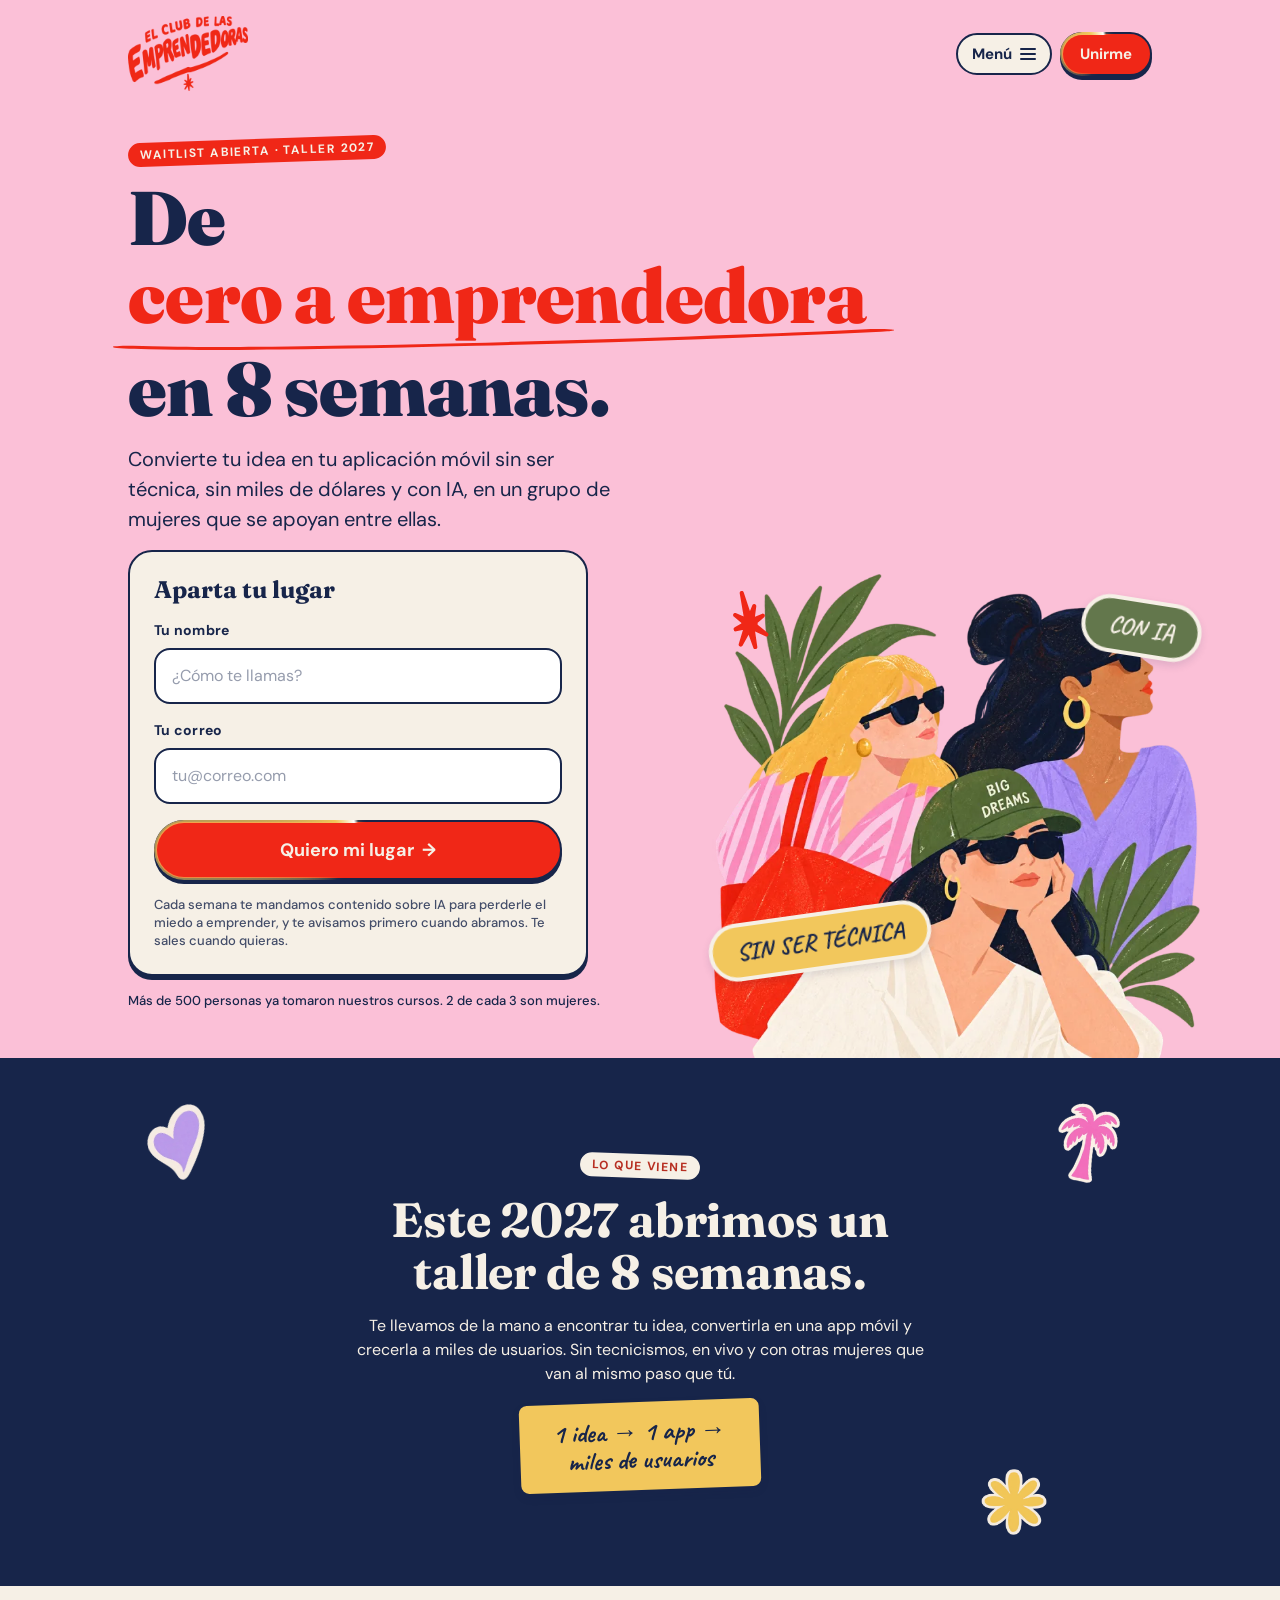
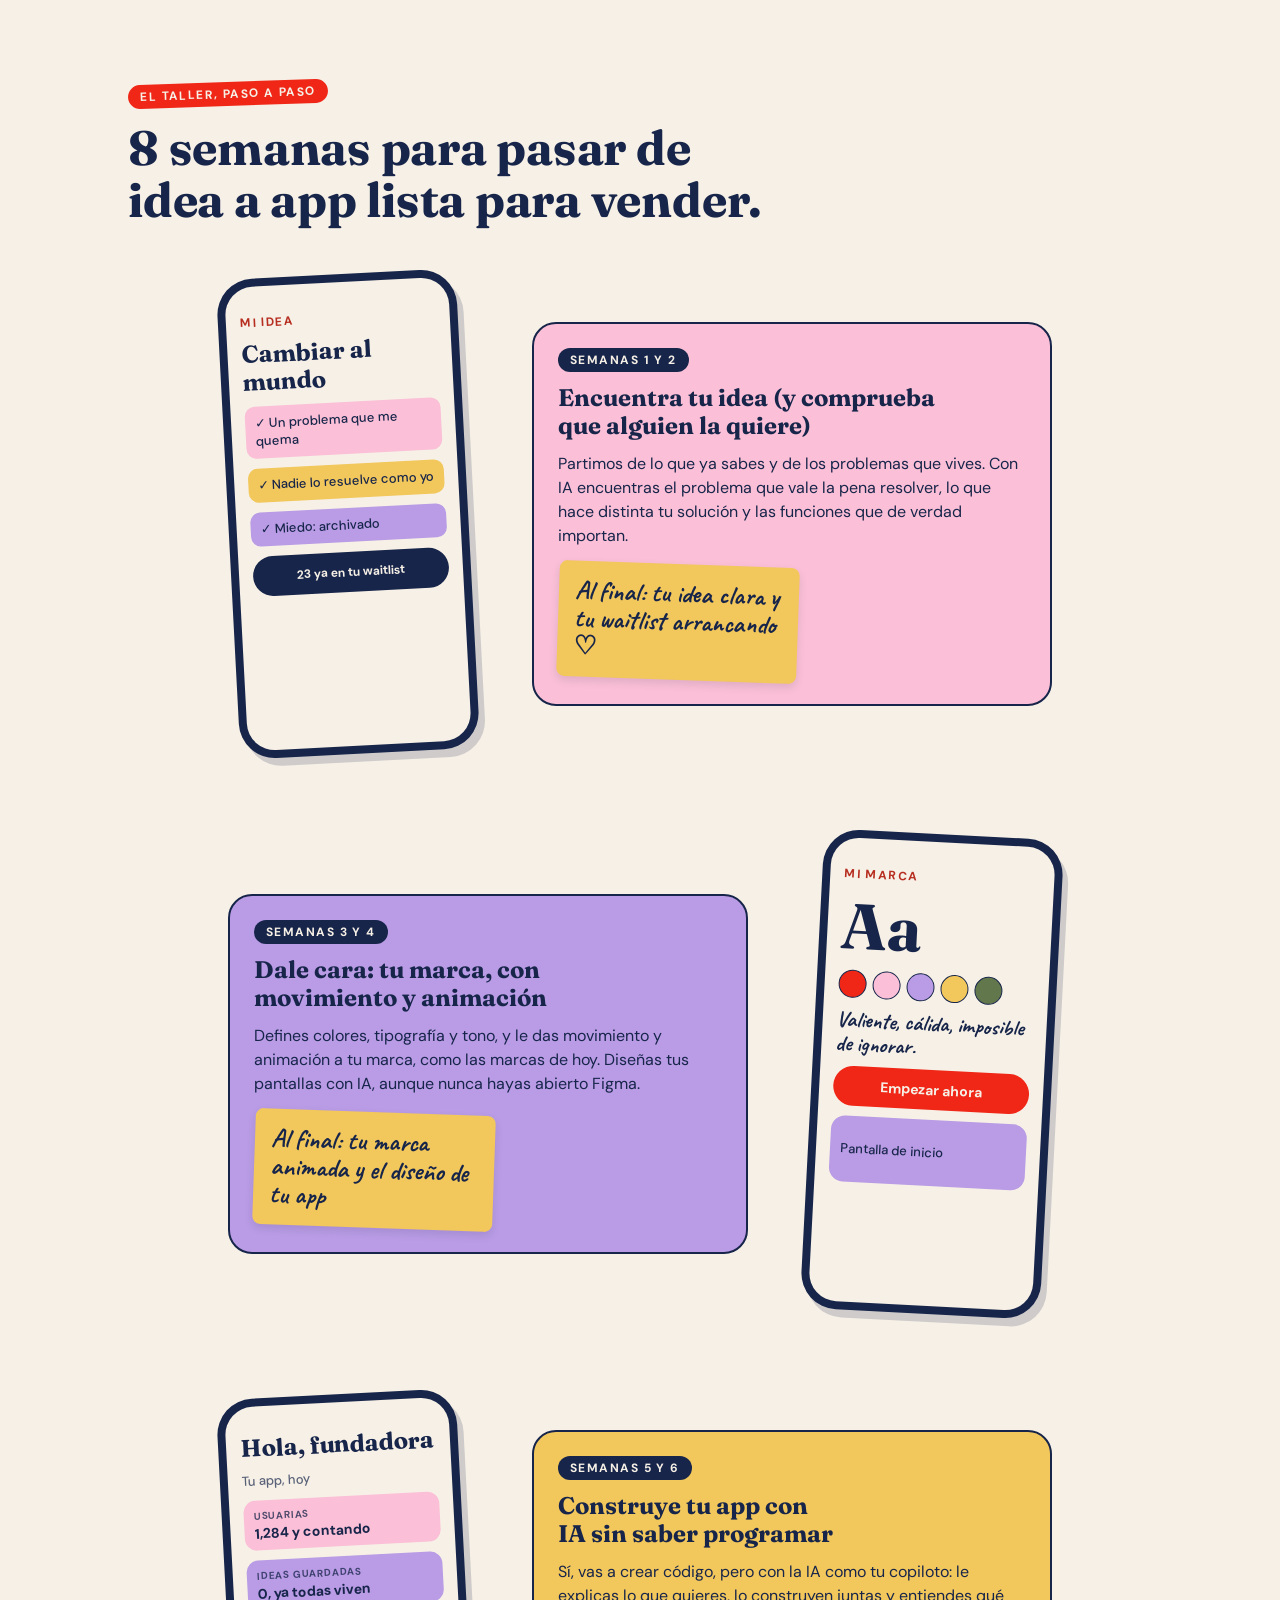
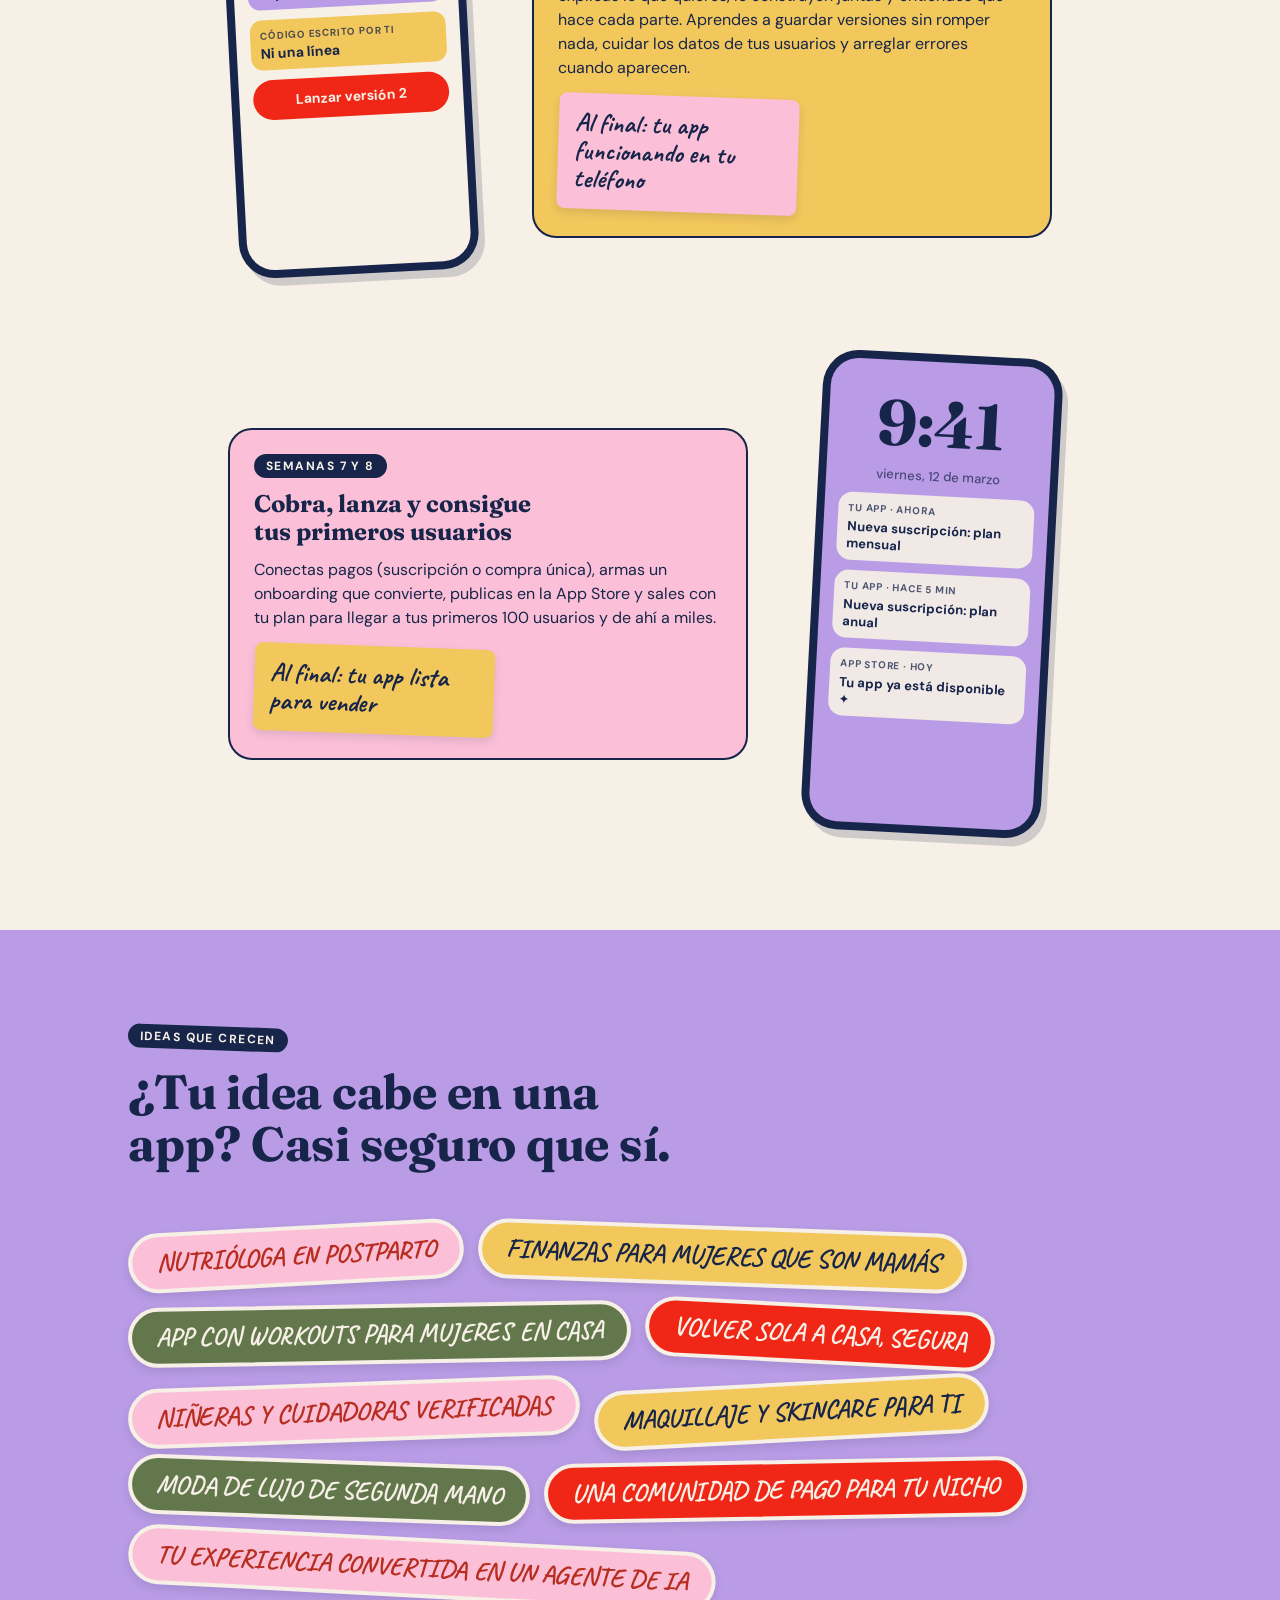
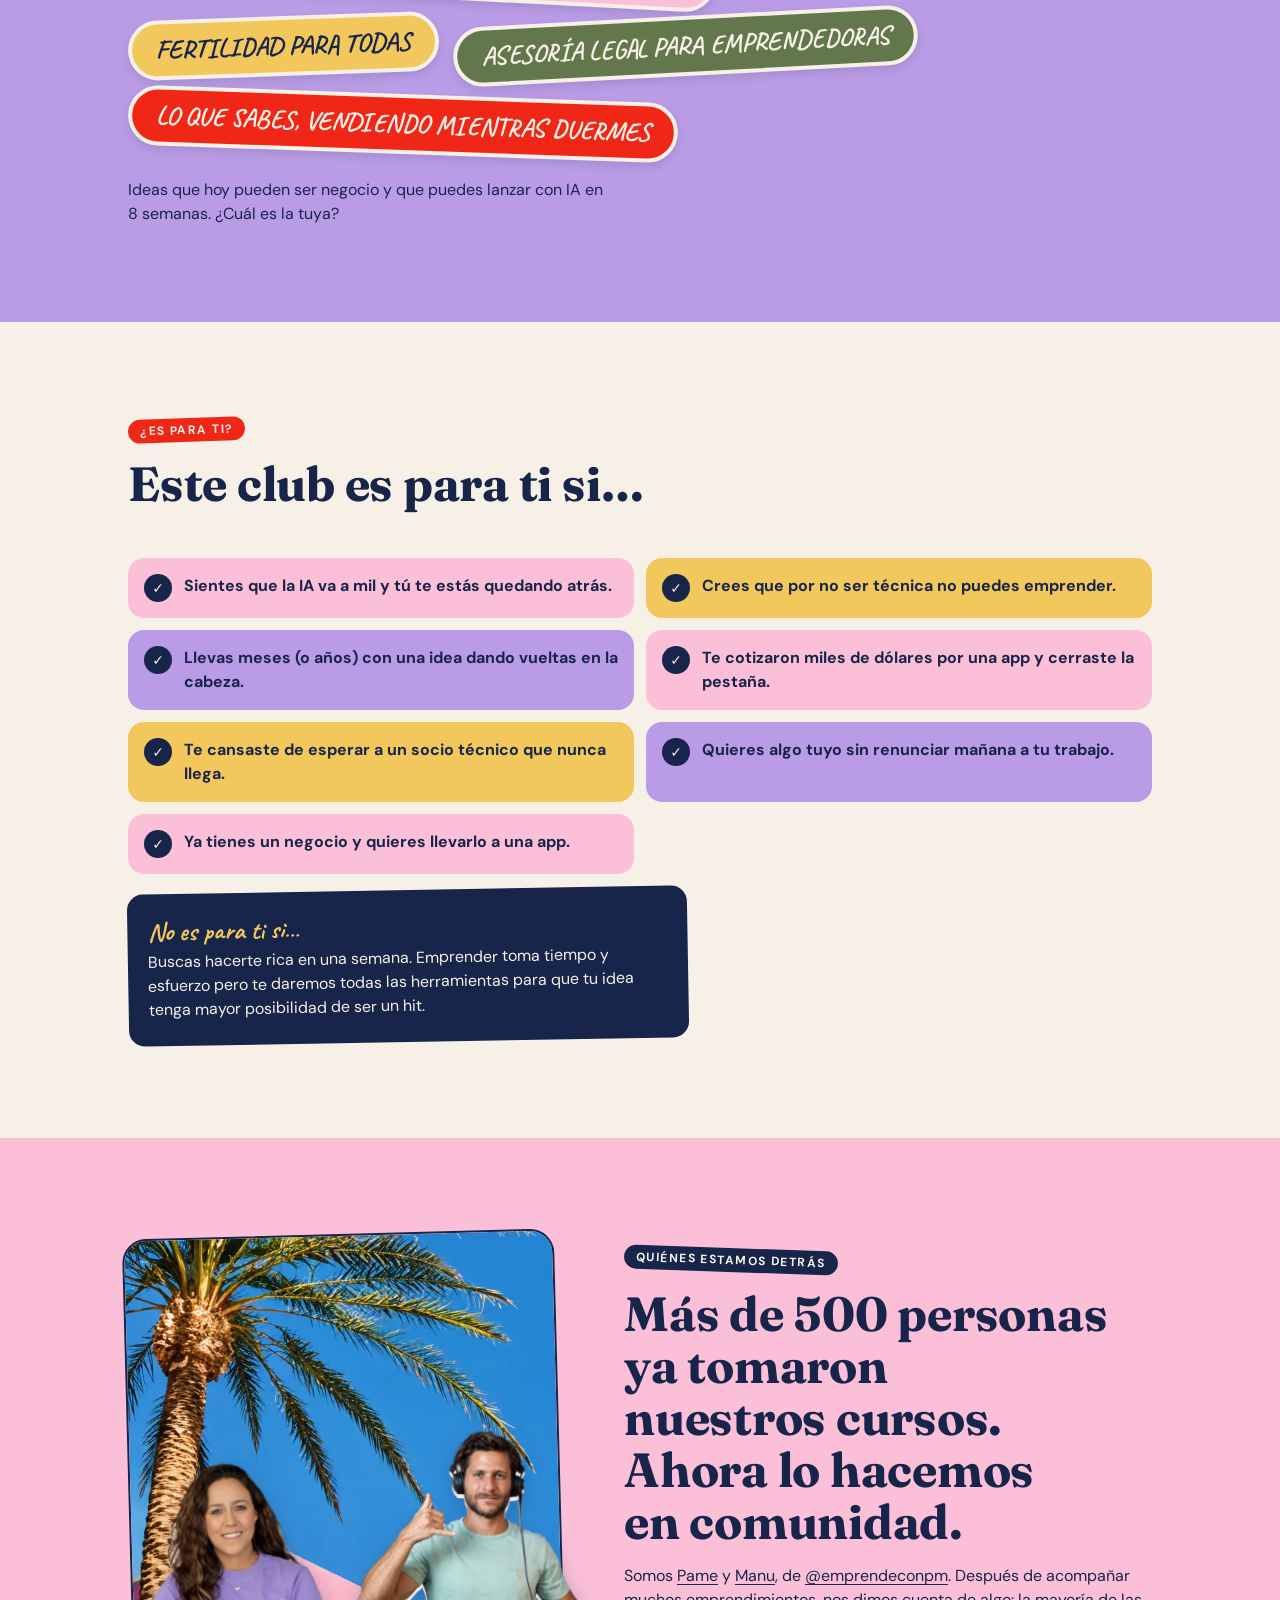
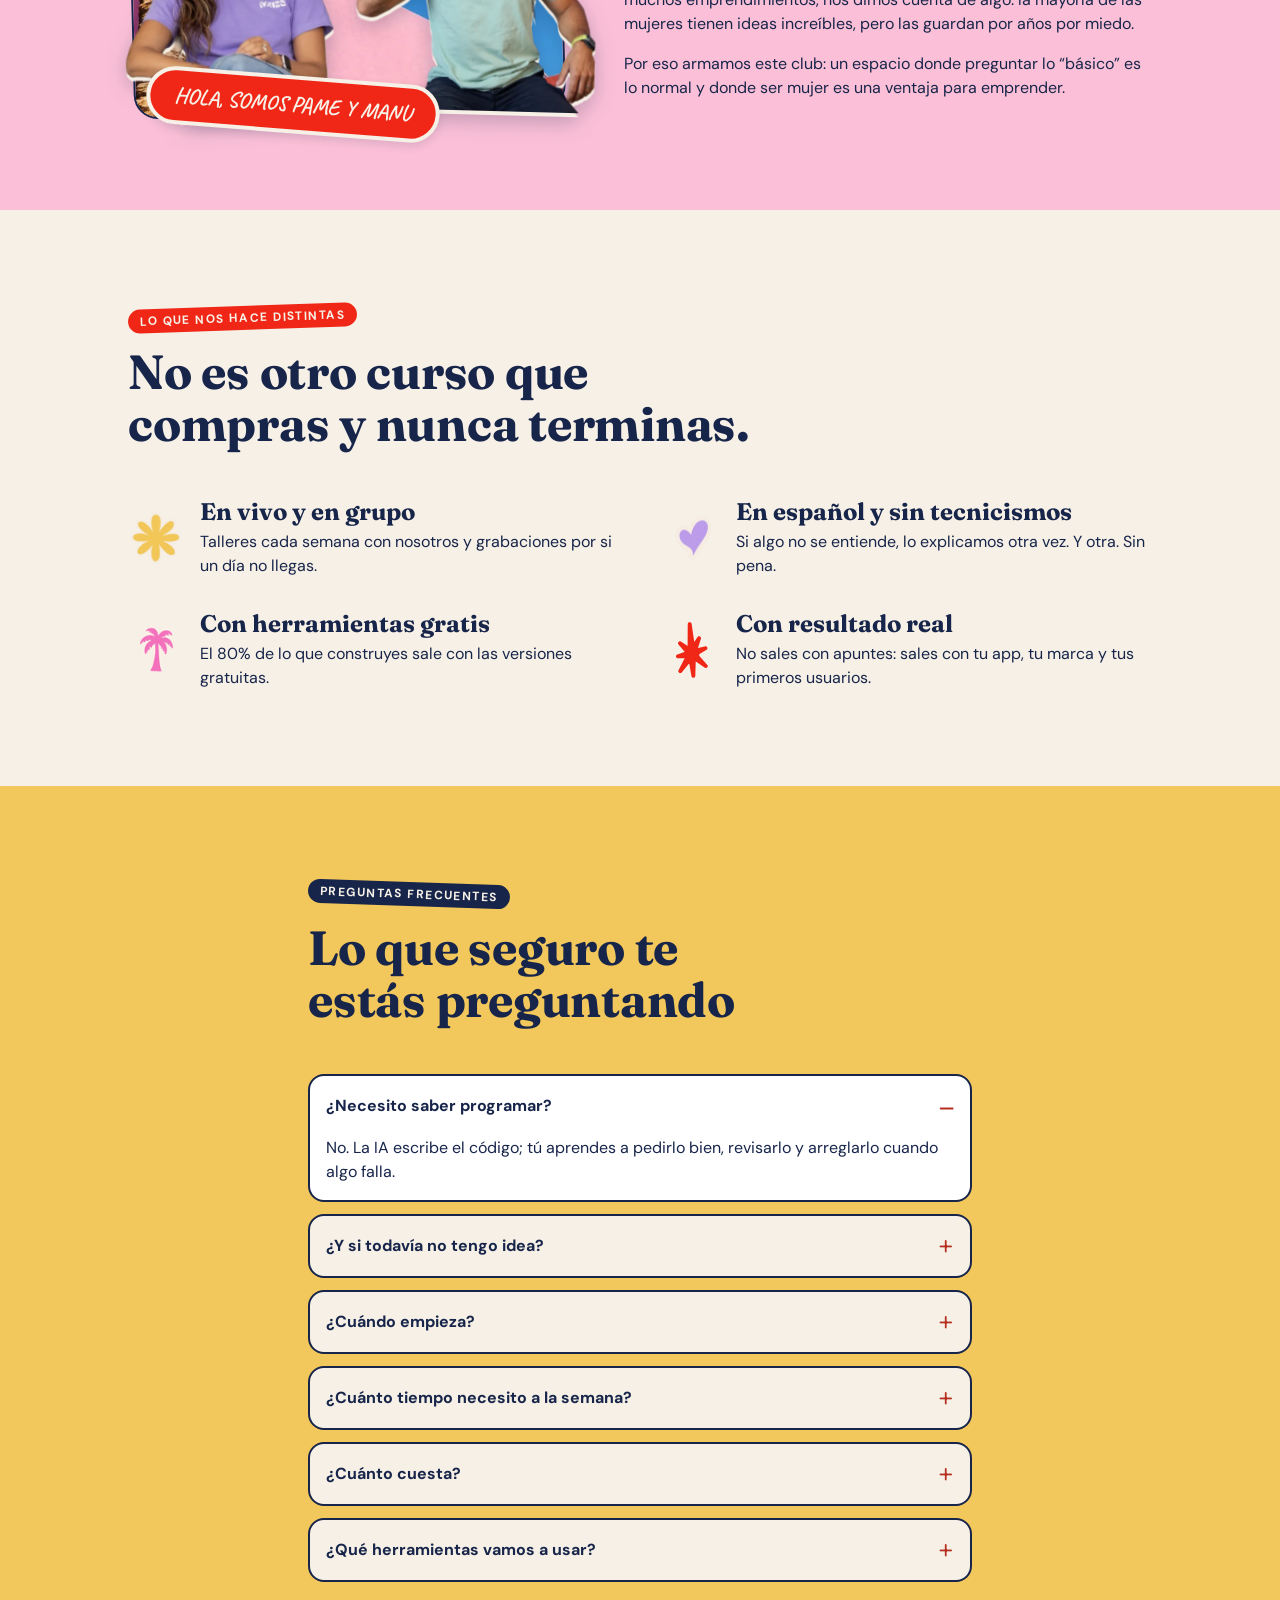
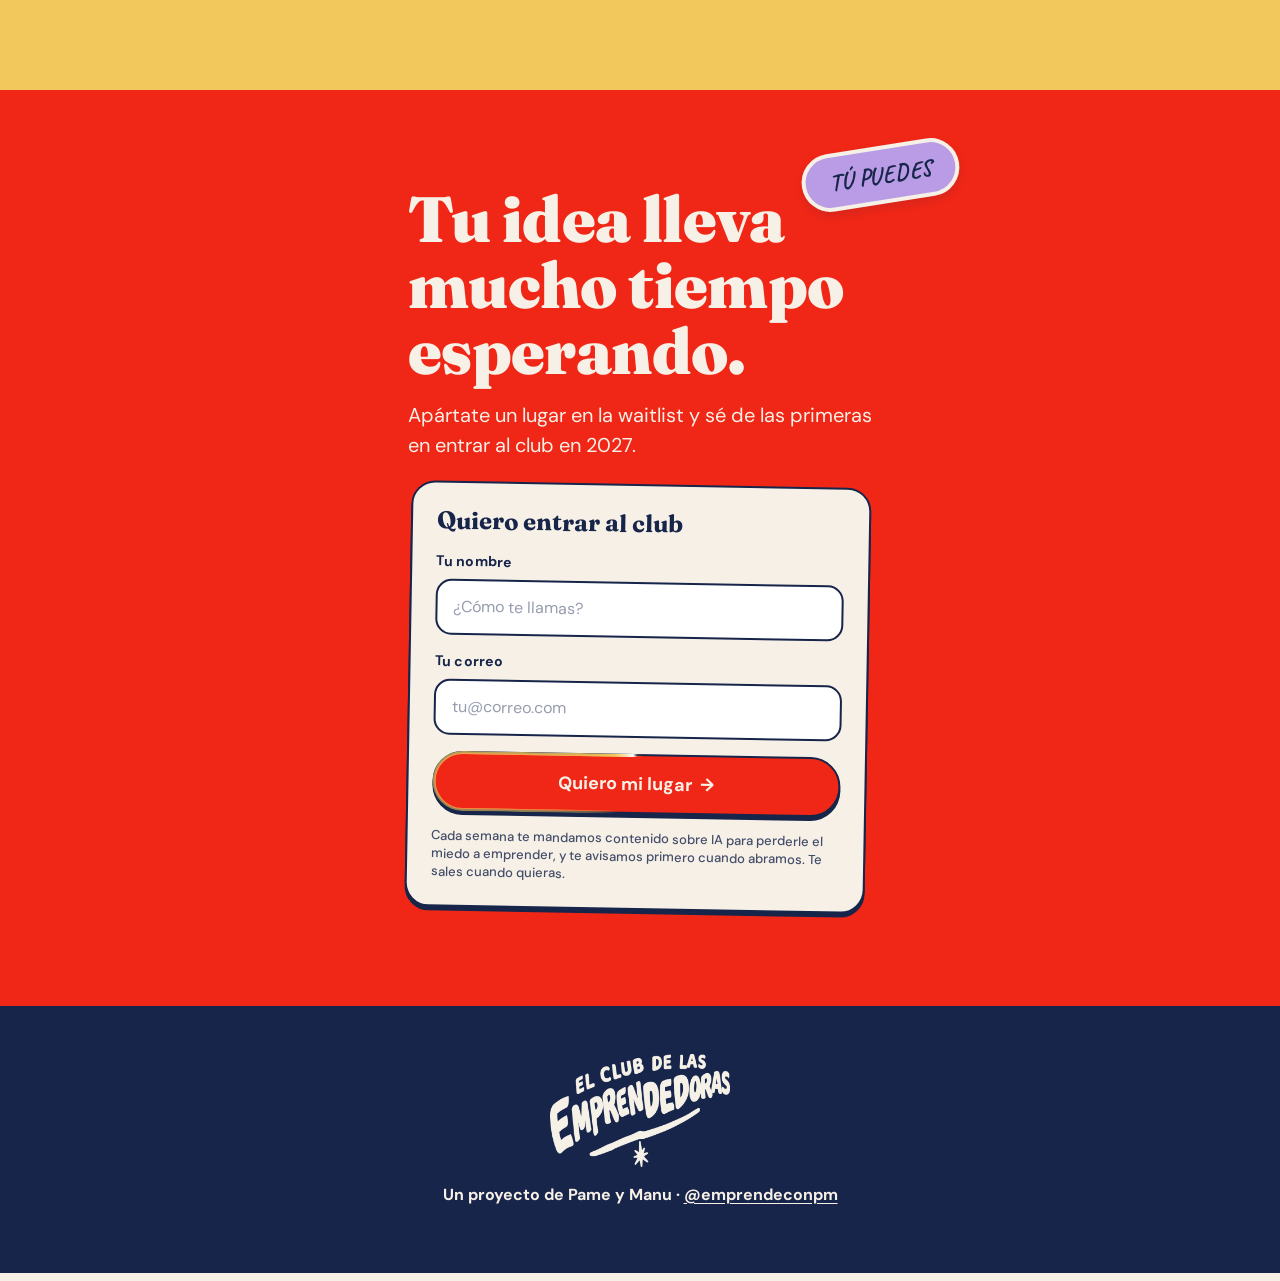
==== commit e88ce93f: "Nav: Cursos as the first option of the Menú, and in every footer The Menú now has Cursos (pink, "Nue" ====
--- a/site/index.html
+++ b/site/index.html
@@ -3,16 +3,16 @@
 <head>
   <meta charset="utf-8">
   <meta name="viewport" content="width=device-width, initial-scale=1, viewport-fit=cover">
-  <title>Crea tu app con IA (sin saber programar) · El Club de las Emprendedoras</title>
-  <meta name="description" content="Curso grabado para convertir tu idea en tu aplicación móvil sin ser técnica, sin miles de dólares y con IA. Empiezas hoy, avanzas a tu ritmo y pagas seguro con Hotmart.">
+  <title>El Club de las Emprendedoras · Waitlist 2027</title>
+  <meta name="description" content="De cero a emprendedora en 8 semanas. Convierte tu idea en tu aplicación móvil sin ser técnica, sin miles de dólares y con IA, en un grupo de mujeres que se apoyan entre ellas. Apártate un lugar en la waitlist.">
   <meta name="theme-color" content="#FBC0D7">
   <link rel="canonical" href="https://www.clubdelasemprendedoras.com/">
   <link rel="icon" href="assets/brand/asterisk.svg" type="image/svg+xml">
 
   <meta property="og:type" content="website">
   <meta property="og:locale" content="es_MX">
-  <meta property="og:title" content="Crea tu app con IA (sin saber programar)">
-  <meta property="og:description" content="De cero a emprendedora, a tu ritmo: un curso grabado para convertir tu idea en tu app móvil sin ser técnica y con IA. Empiezas hoy.">
+  <meta property="og:title" content="De cero a emprendedora en 8 semanas">
+  <meta property="og:description" content="Convierte tu idea en tu aplicación móvil sin ser técnica, sin miles de dólares y con IA, en un grupo de mujeres que se apoyan entre ellas.">
   <meta property="og:url" content="https://www.clubdelasemprendedoras.com/">
   <meta property="og:image" content="https://www.clubdelasemprendedoras.com/assets/img/og.jpg">
   <meta name="twitter:card" content="summary_large_image">
@@ -24,13 +24,12 @@
 
   <link rel="stylesheet" href="assets/tokens.css?v=3">
   <link rel="stylesheet" href="assets/styles.css?v=15">
-  <script src="assets/config.js?v=5"></script>
-  <script src="assets/app.js?v=10" defer></script>
-  <script src="assets/checkout.js?v=1" defer></script>
-  <script src="assets/motion.js?v=12" defer></script>
+  <script src="assets/config.js?v=4"></script>
+  <script src="assets/app.js?v=9" defer></script>
+  <script src="assets/motion.js?v=11" defer></script>
 </head>
 <body>
-  <a class="skip-link" href="#unirme">Ir a empezar el curso</a>
+  <a class="skip-link" href="#unirme">Ir al formulario de la waitlist</a>
 
   <!-- Club/Nav -->
   <header class="nav" data-nav>
@@ -41,7 +40,8 @@
       <details class="menu" data-menu>
         <summary class="menu__toggle"><span>Menú</span><span class="menu__icon" aria-hidden="true"></span></summary>
         <nav class="menu__panel" aria-label="Secciones">
-          <a class="menu__item menu__item--feature" href="/recetas/"><span class="kicker kicker--tomato">Nuevo</span><strong>Recetas de Emprendimiento e IA</strong><small>Pasos sencillos para ayudarte a emprender con IA</small></a>
+          <a class="menu__item menu__item--feature" href="/cursos/"><span class="kicker kicker--tomato">Nuevo</span><strong>Cursos</strong><small>Crea tu app o crece con contenido, a tu ritmo</small></a>
+          <a class="menu__item menu__item--feature menu__item--lilac" href="/recetas/"><span class="kicker kicker--navy">Gratis</span><strong>Recetas de Emprendimiento e IA</strong><small>Pasos sencillos para ayudarte a emprender con IA</small></a>
         </nav>
       </details>
       <a class="btn btn--sm" href="#unirme">Unirme</a>
@@ -53,23 +53,36 @@
     <section class="hero" aria-labelledby="hero-title">
       <div class="hero__inner">
         <div class="hero__copy">
-          <p class="kicker kicker--tomato tilt-l">Curso grabado · Empieza hoy</p>
+          <p class="kicker kicker--tomato tilt-l">Waitlist abierta · Taller 2027</p>
           <h1 id="hero-title" class="display">
-            De <span class="accent underline" data-jump>cero a emprendedora</span> y a tu ritmo.
+            De <span class="accent underline" data-jump>cero a emprendedora</span> en 8 semanas.
           </h1>
-          <p class="lead">Convierte tu idea en tu aplicación móvil sin ser técnica, sin miles de dólares y con IA. Las clases están grabadas: empiezas hoy y avanzas cuando puedas.</p>
-
-          <!-- Club/Buy Card -->
-          <div class="buy">
-            <h2 class="h3 buy__name">Crea tu app con IA <span>(sin saber programar)</span></h2>
-            <ul class="check-list buy__facts">
-              <li>Módulo introductorio, 5 módulos y 2 mini-módulos</li>
-              <li>Clases grabadas que ves cuando puedas</li>
-              <li>En español y sin tecnicismos</li>
-            </ul>
-            <a class="btn btn--block" href="https://pay.hotmart.com/U102178202X?checkoutMode=10" data-checkout="U102178202X" data-sck="landing-hero">Empieza hoy <span aria-hidden="true">→</span></a>
-            <p class="caption buy__safe">Pago seguro con Hotmart, aquí mismo. Ves el precio de tu país antes de pagar.</p>
-            <a class="buy__more" href="#temario">Ver el temario <span aria-hidden="true">↓</span></a>
+          <p class="lead">Convierte tu idea en tu aplicación móvil sin ser técnica, sin miles de dólares y con IA, en un grupo de mujeres que se apoyan entre ellas.</p>
+
+          <!-- Club/Waitlist Form -->
+          <div class="waitlist" id="unirme">
+            <form class="waitlist__form" data-waitlist novalidate>
+              <h2 class="h3">Aparta tu lugar</h2>
+              <div class="field">
+                <label for="hero-name">Tu nombre</label>
+                <input id="hero-name" name="name" type="text" autocomplete="given-name" placeholder="¿Cómo te llamas?" required maxlength="120">
+              </div>
+              <div class="field">
+                <label for="hero-email">Tu correo</label>
+                <input id="hero-email" name="email" type="email" inputmode="email" autocomplete="email" placeholder="tu@correo.com" required maxlength="254">
+                <p class="field__error" id="hero-email-error" hidden></p>
+              </div>
+              <div class="hp" aria-hidden="true">
+                <label for="hero-company">No llenes este campo</label>
+                <input id="hero-company" name="company" type="text" tabindex="-1" autocomplete="off">
+              </div>
+              <button class="btn btn--block" type="submit">
+                <span class="btn__label">Quiero mi lugar</span>
+                <span aria-hidden="true">→</span>
+              </button>
+              <p class="caption">Cada semana te mandamos contenido sobre IA para perderle el miedo a emprender, y te avisamos primero cuando abramos. Te sales cuando quieras.</p>
+              <p class="waitlist__status" role="status" aria-live="polite"></p>
+            </form>
           </div>
 
           <p class="caption hero__proof">Más de 500 personas ya tomaron nuestros cursos. 2 de cada 3 son mujeres.</p>
@@ -84,41 +97,26 @@
       </div>
     </section>
 
-    <!-- 02 Así funciona -->
+    <!-- 02 Promesa 2027 -->
     <section class="band" aria-labelledby="band-title">
       <img class="band__decor band__decor--heart" src="assets/img/lilac-heart.webp" width="72" height="69" alt="" aria-hidden="true" loading="lazy">
       <img class="band__decor band__decor--palm" src="assets/img/pink-palm.webp" width="64" height="74" alt="" aria-hidden="true" loading="lazy">
       <img class="band__decor band__decor--flower" src="assets/img/yellow-flower.webp" width="60" height="60" alt="" aria-hidden="true" loading="lazy">
       <div class="band__inner">
-        <p class="kicker kicker--cream tilt-r">Así funciona</p>
-        <h2 id="band-title" class="h2">Sin fechas ni horarios: empiezas hoy y vas a tu ritmo.</h2>
-        <p class="band__body">Te llevamos de la mano a encontrar tu idea, convertirla en una app móvil y lanzarla. Sin tecnicismos y con clases que ves cuando te acomode: en la noche, en tu hora de comida o el fin de semana.</p>
-        <p class="note note--butter tilt-l">1 idea → 1 app → tus primeros usuarios</p>
-      </div>
-    </section>
-
-    <!-- 03 Temario -->
-    <section class="section section--cream" id="temario" aria-labelledby="temario-title">
+        <p class="kicker kicker--cream tilt-r">Lo que viene</p>
+        <h2 id="band-title" class="h2">Este 2027 abrimos un taller de 8 semanas.</h2>
+        <p class="band__body">Te llevamos de la mano a encontrar tu idea, convertirla en una app móvil y crecerla a miles de usuarios. Sin tecnicismos, en vivo y con otras mujeres que van al mismo paso que tú.</p>
+        <p class="note note--butter tilt-l">1 idea → 1 app → miles de usuarios</p>
+      </div>
+    </section>
+
+    <!-- 03 El taller -->
+    <section class="section section--cream" id="taller" aria-labelledby="taller-title">
       <div class="section__inner">
         <header class="section__head">
-          <p class="kicker kicker--tomato tilt-l">El temario, paso a paso</p>
-          <h2 id="temario-title" class="h2">De idea a app lista para lanzar.</h2>
-          <p class="section__lede">Un módulo introductorio, 5 módulos y 2 mini-módulos. Cada módulo dura unas 2 horas y lo ves cuando tú quieras.</p>
+          <p class="kicker kicker--tomato tilt-l">El taller, paso a paso</p>
+          <h2 id="taller-title" class="h2">8 semanas para pasar de idea a app lista para vender.</h2>
         </header>
-
-        <article class="card-week card-week--butter card-week--solo temario__intro">
-          <p class="kicker kicker--navy">Módulo introductorio</p>
-          <h3 class="h3">Ser nativa de IA</h3>
-          <p>Antes de construir, le pierdes el miedo a la IA.</p>
-          <ul class="check-list">
-            <li>Por qué usar IA en tu vida profesional ya no es opcional</li>
-            <li>Qué es la IA y cómo funciona, sin tecnicismos</li>
-            <li>Los distintos modelos y para qué sirve cada uno</li>
-            <li>Cómo armar un buen prompt (la instrucción que le escribes a la IA)</li>
-            <li>Cómo personalizar tu modelo y conectarlo con tus herramientas</li>
-            <li>Todo listo para arrancar el curso</li>
-          </ul>
-        </article>
 
         <ol class="weeks">
           <!-- Club/Card/Week -->
@@ -134,9 +132,9 @@
               </div>
             </div>
             <article class="card-week card-week--pink">
-              <p class="kicker kicker--navy">Módulo 1</p>
-              <h3 class="h3">De idea a posicionamiento de producto</h3>
-              <p>Encuentras el problema principal de tus usuarios, eso que tú ves y nadie más, lo que hace distinta tu solución y las funciones que de verdad importan. Con IA mapeas y validas tu idea, y armas una primera versión sencilla para abrir tu waitlist.</p>
+              <p class="kicker kicker--navy">Semanas 1 y 2</p>
+              <h3 class="h3">Encuentra tu idea (y comprueba que alguien la quiere)</h3>
+              <p>Partimos de lo que ya sabes y de los problemas que vives. Con IA encuentras el problema que vale la pena resolver, lo que hace distinta tu solución y las funciones que de verdad importan.</p>
               <p class="note note--butter tilt-r">Al final: tu idea clara y tu waitlist arrancando ♡</p>
             </article>
           </li>
@@ -153,10 +151,10 @@
               </div>
             </div>
             <article class="card-week card-week--lilac">
-              <p class="kicker kicker--navy">Módulo 2</p>
-              <h3 class="h3">De posicionamiento a diseño</h3>
-              <p>Defines la tipografía, los colores, el tono y las emociones de tu marca, y bocetas tus primeras pantallas. Usas IA para crear diseños, estilos visuales, imágenes y animaciones para tu app, aunque nunca hayas abierto Figma.</p>
-              <p class="note note--butter tilt-r">Al final: tu identidad visual y los primeros diseños de tu app</p>
+              <p class="kicker kicker--navy">Semanas 3 y 4</p>
+              <h3 class="h3">Dale cara: tu marca, con movimiento y animación</h3>
+              <p>Defines colores, tipografía y tono, y le das movimiento y animación a tu marca, como las marcas de hoy. Diseñas tus pantallas con IA, aunque nunca hayas abierto Figma.</p>
+              <p class="note note--butter tilt-r">Al final: tu marca animada y el diseño de tu app</p>
             </article>
           </li>
 
@@ -165,17 +163,17 @@
               <div class="phone__screen">
                 <p class="screen-title">Hola, fundadora</p>
                 <p class="screen-caption">Tu app, hoy</p>
-                <p class="screen-class screen-row--pink"><small>Pantallas</small>5 y funcionando</p>
-                <p class="screen-class screen-row--lilac"><small>Versiones guardadas</small>12, ninguna rota</p>
+                <p class="screen-class screen-row--pink"><small>Usuarias</small>1,284 y contando</p>
+                <p class="screen-class screen-row--lilac"><small>Ideas guardadas</small>0, ya todas viven</p>
                 <p class="screen-class screen-row--butter"><small>Código escrito por ti</small>Ni una línea</p>
-                <p class="screen-btn">Probar mi app</p>
+                <p class="screen-btn">Lanzar versión 2</p>
               </div>
             </div>
             <article class="card-week card-week--butter">
-              <p class="kicker kicker--navy">Módulo 3</p>
-              <h3 class="h3">De diseño a app funcional</h3>
-              <p>Con prompts construyes pantallas y funciones sin programar: le explicas a la IA lo que quieres y lo arman juntas. Aprendes a guardar versiones para no romper nada, a proteger las claves secretas de tu app y a probarla y arreglar errores en tu computadora.</p>
-              <p class="note note--pink tilt-r">Al final: tu app funcionando en tu computadora</p>
+              <p class="kicker kicker--navy">Semanas 5 y 6</p>
+              <h3 class="h3">Construye tu app con IA sin saber programar</h3>
+              <p>Sí, vas a crear código, pero con la IA como tu copiloto: le explicas lo que quieres, lo construyen juntas y entiendes qué hace cada parte. Aprendes a guardar versiones sin romper nada, cuidar los datos de tus usuarios y arreglar errores cuando aparecen.</p>
+              <p class="note note--pink tilt-r">Al final: tu app funcionando en tu teléfono</p>
             </article>
           </li>
 
@@ -185,55 +183,18 @@
                 <p class="screen-time">9:41</p>
                 <p class="screen-caption">viernes, 12 de marzo</p>
                 <p class="screen-notif"><small>Tu app · ahora</small>Nueva suscripción: plan mensual</p>
-                <p class="screen-notif"><small>Tu app · hace 5 min</small>Nueva usuaria registrada</p>
-                <p class="screen-notif"><small>Tu app · hace 1 h</small>Nueva suscripción: plan anual</p>
+                <p class="screen-notif"><small>Tu app · hace 5 min</small>Nueva suscripción: plan anual</p>
+                <p class="screen-notif"><small>App Store · hoy</small>Tu app ya está disponible ✦</p>
               </div>
             </div>
             <article class="card-week card-week--pink">
-              <p class="kicker kicker--navy">Módulo 4</p>
-              <h3 class="h3">Almacenamiento y pagos</h3>
-              <p>Guardas la información de tu app, creas el registro de usuarios y aprendes a cuidar su privacidad. Después conectas los pagos dentro de la app: suscripción o compra única.</p>
-              <p class="note note--butter tilt-r">Al final: tu app registra usuarios y cobra de verdad</p>
+              <p class="kicker kicker--navy">Semanas 7 y 8</p>
+              <h3 class="h3">Cobra, lanza y consigue tus primeros usuarios</h3>
+              <p>Conectas pagos (suscripción o compra única), armas un onboarding que convierte, publicas en la App Store y sales con tu plan para llegar a tus primeros 100 usuarios y de ahí a miles.</p>
+              <p class="note note--butter tilt-r">Al final: tu app lista para vender</p>
             </article>
           </li>
-
-          <li class="week">
-            <div class="phone phone--tilt-l" aria-hidden="true">
-              <div class="phone__screen">
-                <p class="screen-kicker">App Store</p>
-                <p class="screen-title">Tu app</p>
-                <p class="screen-caption">Ya disponible ✦</p>
-                <p class="screen-class screen-row--butter"><small>★★★★★</small>“Justo lo que buscaba”</p>
-                <p class="screen-class screen-row--lilac"><small>Primeras usuarias</small>100 y contando</p>
-                <p class="screen-btn">Obtener</p>
-              </div>
-            </div>
-            <article class="card-week card-week--lilac">
-              <p class="kicker kicker--navy">Módulo 5</p>
-              <h3 class="h3">Lanzamiento y crecimiento</h3>
-              <p>Con IA haces que tu app vaya rápido y arreglas errores, la publicas en la App Store, consigues tus primeros 100 usuarios y aprendes a escuchar lo que te dicen para seguir mejorando.</p>
-              <p class="note note--butter tilt-r">Al final: tu app lista para lanzar</p>
-            </article>
-          </li>
         </ol>
-
-        <ul class="minis" aria-label="Mini-módulos">
-          <li class="card-week card-week--butter card-week--solo">
-            <p class="kicker kicker--navy">Mini-módulo</p>
-            <h3 class="h3">Dale inteligencia a tu app</h3>
-            <p>Pones un modelo de IA dentro de tu app para que cada persona sienta que la hicieron a su medida.</p>
-          </li>
-          <li class="card-week card-week--pink card-week--solo">
-            <p class="kicker kicker--navy">Mini-módulo</p>
-            <h3 class="h3">Crea un onboarding que convierte</h3>
-            <p>Diseñas las primeras pantallas que alguien ve al abrir tu app, para que la entienda antes de usarla y más gente pase de la prueba gratis a pagar.</p>
-          </li>
-        </ul>
-
-        <div class="temario__cta">
-          <a class="btn" href="https://pay.hotmart.com/U102178202X?checkoutMode=10" data-checkout="U102178202X" data-sck="landing-temario">Quiero empezar hoy <span aria-hidden="true">→</span></a>
-          <p class="caption">Pago seguro con Hotmart, sin salir de esta página.</p>
-        </div>
       </div>
     </section>
 
@@ -258,7 +219,7 @@
           <li class="sticker sticker--olive">Asesoría legal para emprendedoras</li>
           <li class="sticker sticker--tomato">Lo que sabes, vendiendo mientras duermes</li>
         </ul>
-        <p class="section__foot">Ideas que hoy pueden ser negocio y que puedes lanzar con IA. ¿Cuál es la tuya?</p>
+        <p class="section__foot">Ideas que hoy pueden ser negocio y que puedes lanzar con IA en 8 semanas. ¿Cuál es la tuya?</p>
       </div>
     </section>
 
@@ -267,7 +228,7 @@
       <div class="section__inner">
         <header class="section__head">
           <p class="kicker kicker--tomato tilt-l">¿Es para ti?</p>
-          <h2 id="para-ti-title" class="h2">Este curso es para ti si…</h2>
+          <h2 id="para-ti-title" class="h2">Este club es para ti si…</h2>
         </header>
         <ul class="for-you">
           <!-- Club/Card/ForYou -->
@@ -276,12 +237,12 @@
           <li class="for-you__item for-you__item--lilac">Llevas meses (o años) con una idea dando vueltas en la cabeza.</li>
           <li class="for-you__item for-you__item--pink">Te cotizaron miles de dólares por una app y cerraste la pestaña.</li>
           <li class="for-you__item for-you__item--butter">Te cansaste de esperar a un socio técnico que nunca llega.</li>
-          <li class="for-you__item for-you__item--lilac">Quieres algo tuyo sin renunciar mañana a tu trabajo, y aprender en tus tiempos.</li>
+          <li class="for-you__item for-you__item--lilac">Quieres algo tuyo sin renunciar mañana a tu trabajo.</li>
           <li class="for-you__item for-you__item--pink">Ya tienes un negocio y quieres llevarlo a una app.</li>
         </ul>
         <aside class="not-for-you">
           <p class="not-for-you__title">No es para ti si…</p>
-          <p>Buscas hacerte rica en una semana. Emprender toma tiempo y esfuerzo, pero te damos todas las herramientas para que tu idea tenga más posibilidades de ser un hit.</p>
+          <p>Buscas hacerte rica en una semana. Emprender toma tiempo y esfuerzo pero te daremos todas las herramientas para que tu idea tenga mayor posibilidad de ser un hit.</p>
         </aside>
       </div>
     </section>
@@ -297,9 +258,9 @@
         </figure>
         <div class="about__copy">
           <p class="kicker kicker--navy tilt-r">Quiénes estamos detrás</p>
-          <h2 id="quienes-title" class="h2">Más de 500 personas ya tomaron nuestros cursos. Este lo hicimos pensando en ti.</h2>
+          <h2 id="quienes-title" class="h2">Más de 500 personas ya tomaron nuestros cursos. Ahora lo hacemos en comunidad.</h2>
           <p>Somos <a href="https://www.instagram.com/pamevls/" target="_blank" rel="noopener">Pame</a> y <a href="https://www.instagram.com/thebreathmanu/" target="_blank" rel="noopener">Manu</a>, de <a href="https://www.instagram.com/emprendeconpm/" target="_blank" rel="noopener">@emprendeconpm</a>. Después de acompañar muchos emprendimientos, nos dimos cuenta de algo: la mayoría de las mujeres tienen ideas increíbles, pero las guardan por años por miedo.</p>
-          <p>Por eso grabamos este curso: todo explicado desde lo más básico, sin pena de no saber, y pensado para que lo hagas a tu ritmo y sin dejar tu trabajo. Aquí ser mujer es una ventaja para emprender.</p>
+          <p>Por eso armamos este club: un espacio donde preguntar lo “básico” es lo normal y donde ser mujer es una ventaja para emprender.</p>
         </div>
       </div>
     </section>
@@ -314,32 +275,21 @@
         <ul class="perks">
           <li class="perk">
             <img src="assets/img/yellow-flower.webp" width="56" height="56" alt="" loading="lazy">
-            <div><h3 class="h3">A tu ritmo, desde hoy</h3><p>Módulos de unas 2 horas que ves en la noche, en tu hora de comida o el fin de semana. Sin fechas que te persigan.</p></div>
+            <div><h3 class="h3">En vivo y en grupo</h3><p>Talleres cada semana con nosotros y grabaciones por si un día no llegas.</p></div>
           </li>
           <li class="perk">
             <img src="assets/img/lilac-heart.webp" width="56" height="54" alt="" loading="lazy">
-            <div><h3 class="h3">En español y sin tecnicismos</h3><p>Cada palabra rara viene explicada. Y si algo no queda claro, regresas a la clase y la vuelves a ver. Sin pena.</p></div>
+            <div><h3 class="h3">En español y sin tecnicismos</h3><p>Si algo no se entiende, lo explicamos otra vez. Y otra. Sin pena.</p></div>
           </li>
           <li class="perk">
             <img src="assets/img/pink-palm.webp" width="48" height="56" alt="" loading="lazy">
-            <div><h3 class="h3">Con herramientas gratis</h3><p>Cerca del 80% de lo que construyes sale con las versiones gratuitas.</p></div>
+            <div><h3 class="h3">Con herramientas gratis</h3><p>El 80% de lo que construyes sale con las versiones gratuitas.</p></div>
           </li>
           <li class="perk">
             <img src="assets/brand/asterisk.svg" width="32" height="56" alt="" loading="lazy">
-            <div><h3 class="h3">Con resultado real</h3><p>No sales con apuntes: sales con tu app, tu marca y un plan para tus primeros 100 usuarios.</p></div>
+            <div><h3 class="h3">Con resultado real</h3><p>No sales con apuntes: sales con tu app, tu marca y tus primeros usuarios.</p></div>
           </li>
         </ul>
-
-        <aside class="ingredientes needs" aria-labelledby="needs-title">
-          <h3 id="needs-title" class="h3">Lo que necesitas</h3>
-          <ul class="check-list">
-            <li>Tu idea, o las ganas de encontrarla (el módulo 1 te ayuda).</li>
-            <li>Una cuenta de ChatGPT, Claude o Gemini. Cualquiera sirve; te recomendamos pagar una.</li>
-            <li>Figma, Google Stitch, Lovable, GitHub y Supabase: para empezar, la versión gratis te alcanza.</li>
-            <li>Cursor o Bolt: te recomendamos pagar al menos un mes.</li>
-            <li>Para publicar tu app, la cuenta de desarrolladora: 99 USD al año en la App Store y 25 USD una sola vez en Google Play.</li>
-          </ul>
-        </aside>
       </div>
     </section>
 
@@ -353,52 +303,40 @@
         <!-- Club/FAQ Item -->
         <details class="faq__item" open>
           <summary>¿Necesito saber programar?</summary>
-          <p>No. La IA escribe el código; tú aprendes a pedírselo bien, revisarlo y arreglarlo cuando algo falla.</p>
-        </details>
-        <details class="faq__item">
-          <summary>¿Cuándo empiezo?</summary>
-          <p>Hoy mismo. Las clases ya están grabadas: en cuanto terminas tu pago, Hotmart te da acceso y arrancas con el módulo introductorio.</p>
-        </details>
-        <details class="faq__item">
-          <summary>¿Cuánto tiempo necesito?</summary>
-          <p>Tú pones el ritmo: no hay fechas ni horarios. Cada módulo dura unas 2 horas, más el rato que le dediques a avanzar en tu app. Está pensado para hacerlo sin dejar tu trabajo.</p>
+          <p>No. La IA escribe el código; tú aprendes a pedirlo bien, revisarlo y arreglarlo cuando algo falla.</p>
         </details>
         <details class="faq__item">
           <summary>¿Y si todavía no tengo idea?</summary>
-          <p>Perfecto: el módulo 1 es justo para eso. Encuentras el problema que vale la pena resolver y sales con tu idea clara.</p>
+          <p>Perfecto, las semanas 1 y 2 son justo para eso. Sales con una idea clara y probada con personas reales.</p>
         </details>
         <details class="faq__item">
-          <summary>¿Qué herramientas tengo que pagar?</summary>
-          <p>Casi todo se puede hacer con versiones gratis. Te recomendamos pagar una IA (ChatGPT, Claude o Gemini) y al menos un mes de Cursor o Bolt. Para publicar tu app pagas la cuenta de desarrolladora: 99 USD al año en la App Store y 25 USD una sola vez en Google Play.</p>
+          <summary>¿Cuándo empieza?</summary>
+          <p>En 2027. Las que están en la waitlist conocen la fecha antes que nadie.</p>
         </details>
         <details class="faq__item">
-          <summary>¿Cuánto cuesta y cómo pago?</summary>
-          <p>Pagas con Hotmart aquí mismo, sin salir de la página. Ahí ves el precio de tu país antes de pagar y las formas de pago que tienes: tarjeta y, según tu país, cuotas o meses.</p>
+          <summary>¿Cuánto tiempo necesito a la semana?</summary>
+          <p>Calcula entre 4 y 6 horas: el taller en vivo y un rato para avanzar en tu app. Está pensado para hacerlo sin dejar tu trabajo.</p>
         </details>
         <details class="faq__item">
-          <summary>¿Y si no me convence?</summary>
-          <p>Tu compra tiene la garantía de Hotmart: si sientes que no es para ti, puedes pedir tu reembolso a Hotmart dentro del plazo de la garantía.</p>
+          <summary>¿Cuánto cuesta?</summary>
+          <p>Lo anunciamos primero a la waitlist, antes de abrir inscripciones al público.</p>
         </details>
+        <details class="faq__item">
+          <summary>¿Qué herramientas vamos a usar?</summary>
+          <p>ChatGPT, Claude, Gemini, Figma, Lovable, Cursor o Claude Code y Supabase. Casi todas tienen versión gratis. Para publicar tu app pagas la cuenta de desarrolladora: 99 USD al año en App Store y 25 USD una sola vez en Google Play.</p>
+        </details>
       </div>
     </section>
 
     <!-- 09 CTA final -->
-    <section class="cta" id="unirme" aria-labelledby="cta-title">
+    <section class="cta" aria-labelledby="cta-title">
       <div class="cta__inner">
         <span class="sticker sticker--lilac cta__sticker" aria-hidden="true">Tú puedes</span>
         <h2 id="cta-title" class="display display--inverse">Tu idea lleva mucho tiempo esperando.</h2>
-        <p class="lead lead--inverse">Empieza hoy y avanza a tu ritmo, sin ser técnica y con IA.</p>
-
-        <div class="buy buy--tilt">
-          <p class="h3 buy__name">Crea tu app con IA <span>(sin saber programar)</span></p>
-          <a class="btn btn--block" href="https://pay.hotmart.com/U102178202X?checkoutMode=10" data-checkout="U102178202X" data-sck="landing-cta">Empieza hoy <span aria-hidden="true">→</span></a>
-          <p class="caption buy__safe">Pago seguro con Hotmart, aquí mismo. Ves el precio de tu país antes de pagar.</p>
-        </div>
-
-        <div class="waitlist waitlist--soft">
+        <p class="lead lead--inverse">Apártate un lugar en la waitlist y sé de las primeras en entrar al club en 2027.</p>
+        <div class="waitlist waitlist--tilt">
           <form class="waitlist__form" data-waitlist novalidate>
-            <h3 class="h3">¿Todavía no te decides?</h3>
-            <p>Cada semana te mandamos una receta y noticias de IA para perderle el miedo a emprender. Gratis.</p>
+            <h3 class="h3">Quiero entrar al club</h3>
             <div class="field">
               <label for="cta-name">Tu nombre</label>
               <input id="cta-name" name="name" type="text" autocomplete="given-name" placeholder="¿Cómo te llamas?" required maxlength="120">
@@ -413,10 +351,10 @@
               <input id="cta-company" name="company" type="text" tabindex="-1" autocomplete="off">
             </div>
             <button class="btn btn--block" type="submit">
-              <span class="btn__label">Quiero el newsletter</span>
+              <span class="btn__label">Quiero mi lugar</span>
               <span aria-hidden="true">→</span>
             </button>
-            <p class="caption">Te sales cuando quieras.</p>
+            <p class="caption">Cada semana te mandamos contenido sobre IA para perderle el miedo a emprender, y te avisamos primero cuando abramos. Te sales cuando quieras.</p>
             <p class="waitlist__status" role="status" aria-live="polite"></p>
           </form>
         </div>
@@ -428,8 +366,9 @@
   <footer class="footer">
     <img src="assets/brand/logo-cream.webp" width="180" height="112" alt="El Club de las Emprendedoras" loading="lazy">
     <p class="footer__by">Un proyecto de Pame y Manu · <a href="https://www.instagram.com/emprendeconpm/" target="_blank" rel="noopener">@emprendeconpm</a></p>
-    <p class="caption"><a href="/recetas/">Recetas de Emprendimiento e IA</a> · © 2026 El Club de las Emprendedoras.</p>
+    <p class="caption"><a href="/cursos/">Cursos</a> · <a href="/recetas/">Recetas de Emprendimiento e IA</a> · © 2026 El Club de las Emprendedoras.</p>
   </footer>
+
 
   <!-- Step 2: profile questions (optional), one at a time -->
   <dialog class="profile" id="profile" aria-labelledby="profile-title">
@@ -439,13 +378,13 @@
       <div class="profile__body">
         <section class="profile__step profile__step--intro" data-step>
           <p class="kicker kicker--tomato">Paso 2 de 2 · opcional</p>
-          <h2 id="profile-title" class="h2"><span data-profile-name>¡Listo!</span> Ya estás en el newsletter.</h2>
-          <p>¿Nos cuentas un poco más de ti? Son preguntas cortitas, una a la vez. Con esto armamos recetas y cursos a tu medida.</p>
+          <h2 id="profile-title" class="h2"><span data-profile-name>¡Listo!</span> Ya tienes tu lugar.</h2>
+          <p>¿Nos cuentas un poco más de ti? Son preguntas cortitas, una a la vez. Con esto armamos el taller a tu medida.</p>
           <div class="profile__ok"><button class="btn" type="button" data-next><span class="btn__label">Va, empecemos</span> →</button><p class="profile__enter">Toma 1 minuto</p></div>
         </section>
         <section class="profile__step" data-step hidden>
           <div class="field">
-            <label for="p-whatsapp">Tu WhatsApp <span class="profile__hint">(para avisarte cuando tengamos algo nuevo)</span></label>
+            <label for="p-whatsapp">Tu WhatsApp <span class="profile__hint">(para avisarte primero cuando abramos)</span></label>
             <input id="p-whatsapp" name="whatsapp" type="tel" inputmode="tel" autocomplete="tel" placeholder="+52 55 1234 5678" maxlength="30">
           </div>
           <div class="profile__ok"><button class="btn" type="button" data-next><span class="btn__label">OK</span> ✓</button><p class="profile__enter">o presiona <kbd>Enter ↵</kbd></p></div>
@@ -491,7 +430,7 @@
         </section>
         <section class="profile__step" data-step data-auto hidden>
           <fieldset class="profile__q">
-            <legend>¿Qué te interesa más ahorita?</legend>
+            <legend>¿Qué te interesaría más para 2027?</legend>
             <div class="chips-select">
               <label class="chip"><input type="radio" name="interes_2027" value="Encontrar y validar mi idea"><span>Encontrar y validar mi idea</span></label>
               <label class="chip"><input type="radio" name="interes_2027" value="Crear mi app con IA"><span>Crear mi app con IA</span></label>
@@ -503,7 +442,7 @@
         </section>
         <section class="profile__step" data-step data-auto hidden>
           <fieldset class="profile__q">
-            <legend>¿Qué es lo que más te trabaría al tomar un curso?</legend>
+            <legend>¿Qué es lo que más te trabaría durante el taller?</legend>
             <div class="chips-select">
               <label class="chip"><input type="radio" name="traba_taller" value="La parte técnica"><span>La parte técnica</span></label>
               <label class="chip"><input type="radio" name="traba_taller" value="Encontrar el tiempo"><span>Encontrar el tiempo</span></label>
@@ -516,7 +455,7 @@
         </section>
         <section class="profile__step" data-step data-auto hidden>
           <fieldset class="profile__q">
-            <legend>¿En qué momento te acomoda más aprender?</legend>
+            <legend>¿Qué ritmo y horario te funcionan mejor?</legend>
             <div class="chips-select">
               <label class="chip"><input type="radio" name="horario" value="Entre semana en la noche"><span>Entre semana en la noche</span></label>
               <label class="chip"><input type="radio" name="horario" value="Entre semana a mediodía"><span>Entre semana a mediodía</span></label>
@@ -561,7 +500,7 @@
         <section class="profile__step profile__step--done" data-step hidden>
           <img src="assets/img/pink-heart.webp" width="64" height="59" alt="">
           <h2 class="h2">¡Gracias!</h2>
-          <p>Con esto armamos recetas y cursos pensando en ti. Nos vemos en tu correo.</p>
+          <p>Con esto armamos el taller pensando en ti. Te avisamos antes que a nadie cuando abramos.</p>
           <div class="profile__ok"><button class="btn" type="button" data-profile-skip><span class="btn__label">Listo</span></button></div>
         </section>
       </div>
@@ -578,7 +517,7 @@
     <div class="waitlist__success" tabindex="-1">
       <img src="assets/img/pink-heart.webp" width="64" height="59" alt="">
       <p class="h3" data-success-title></p>
-      <p>Desde esta semana te llega el newsletter: una receta y noticias de IA para que le pierdas el miedo a emprender. Revisa tu correo (y promociones, por si acaso).</p>
+      <p>Te avisamos antes que a nadie cuando abramos el taller. Y desde esta semana te llega contenido sobre IA para que le pierdas el miedo a emprender. Revisa tu correo (y promociones, por si acaso).</p>
     </div>
   </template>
 </body>
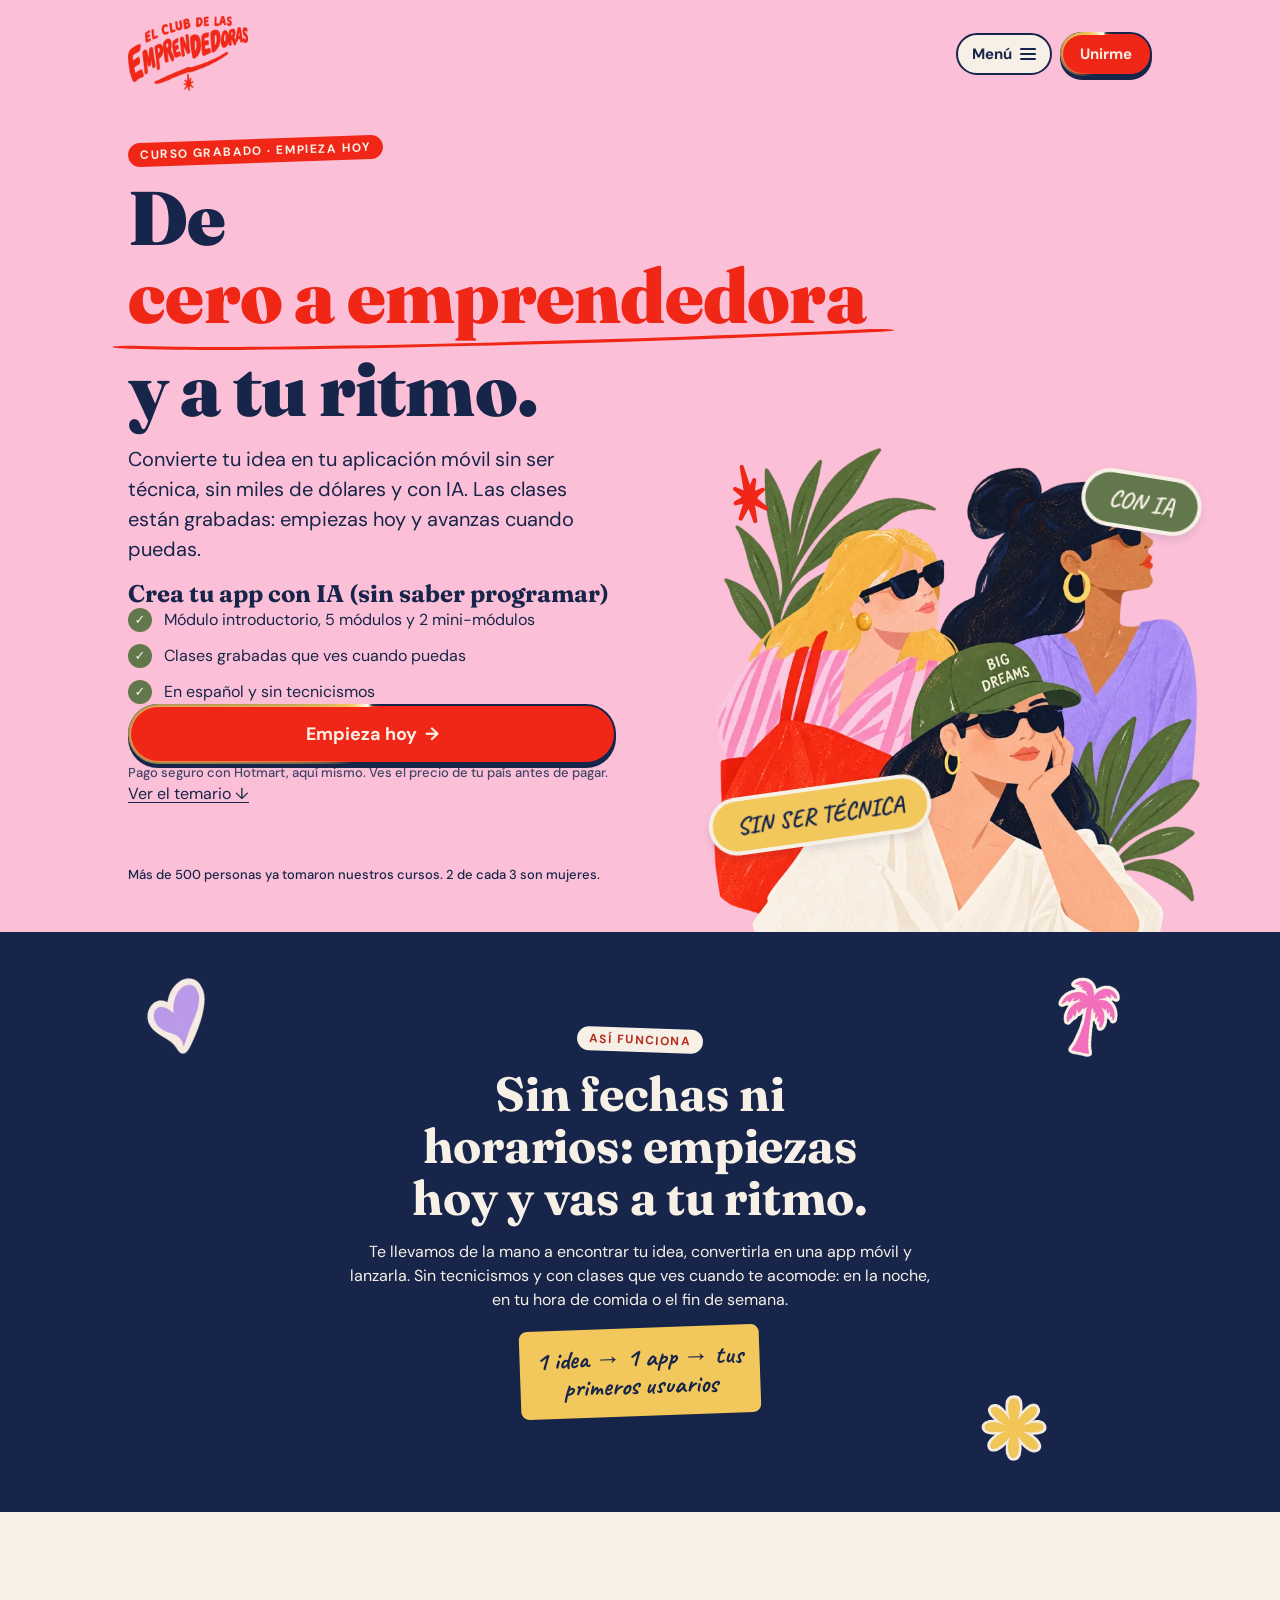
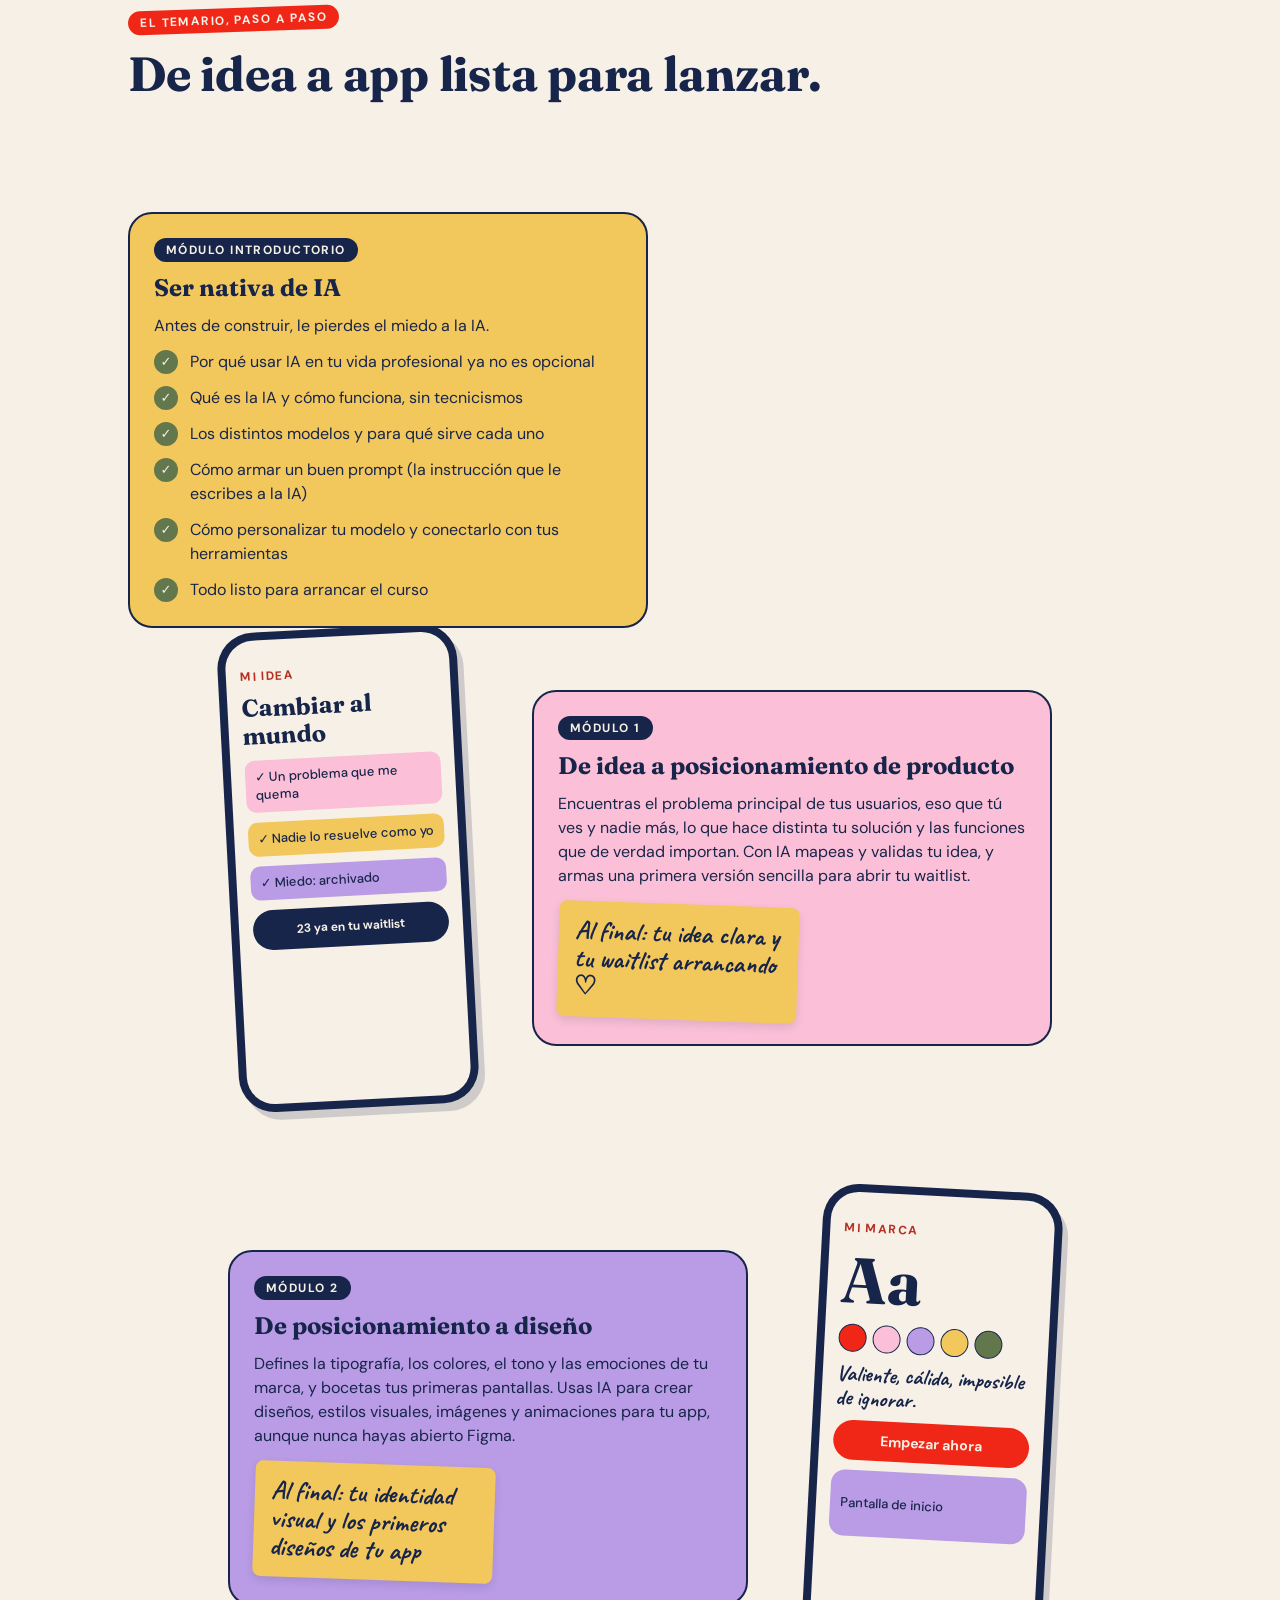
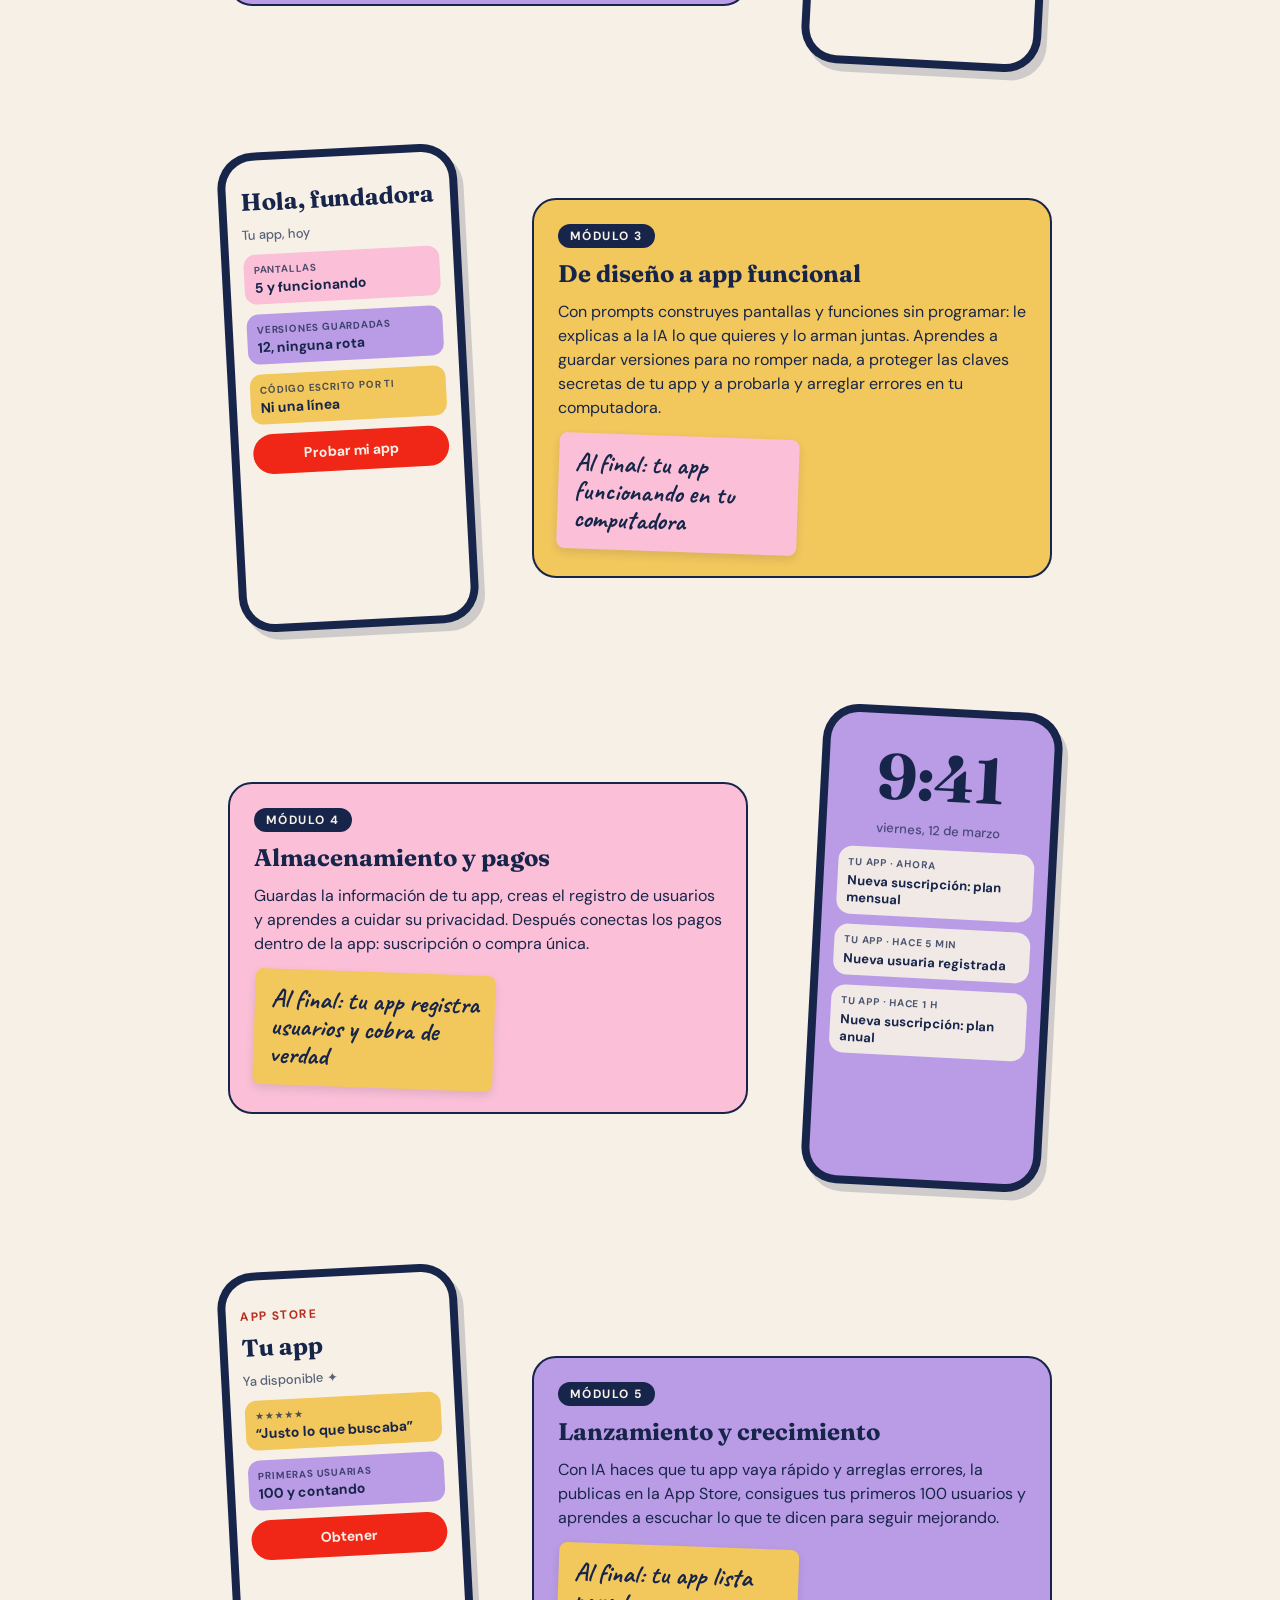
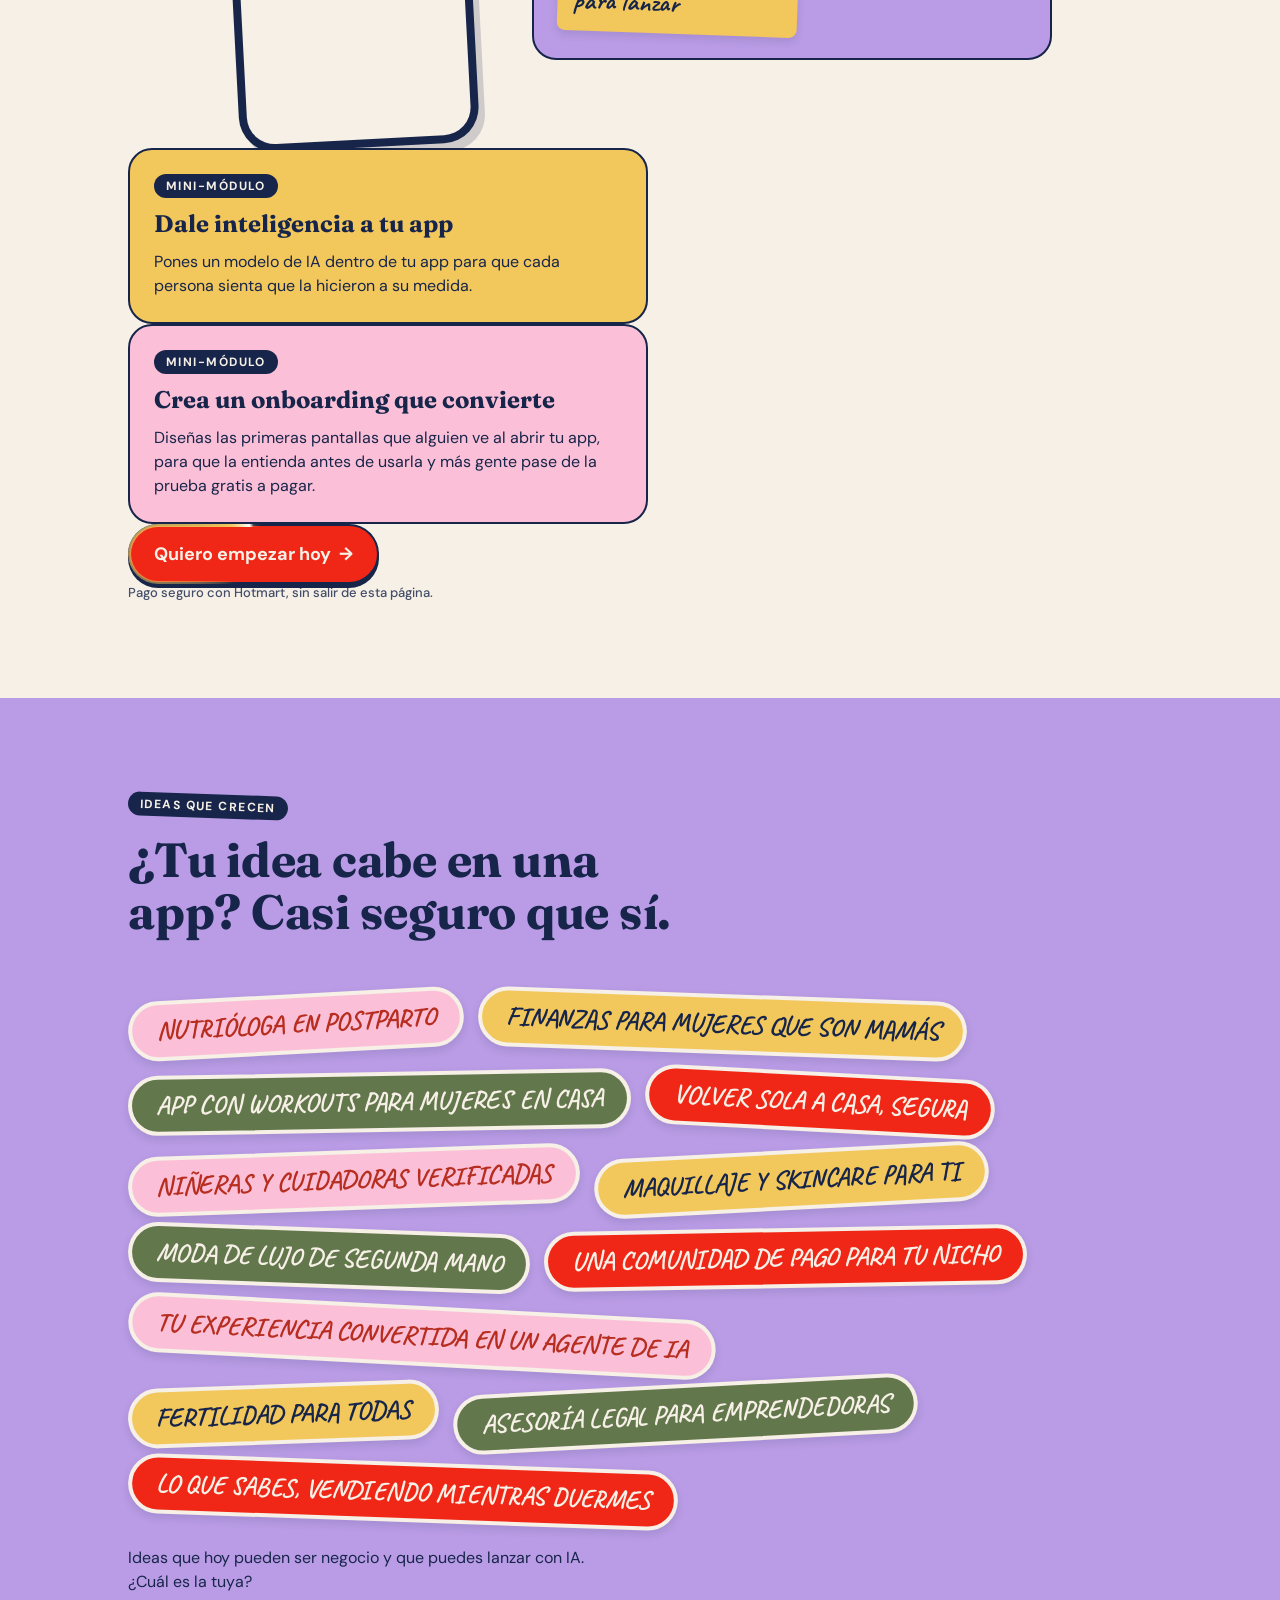
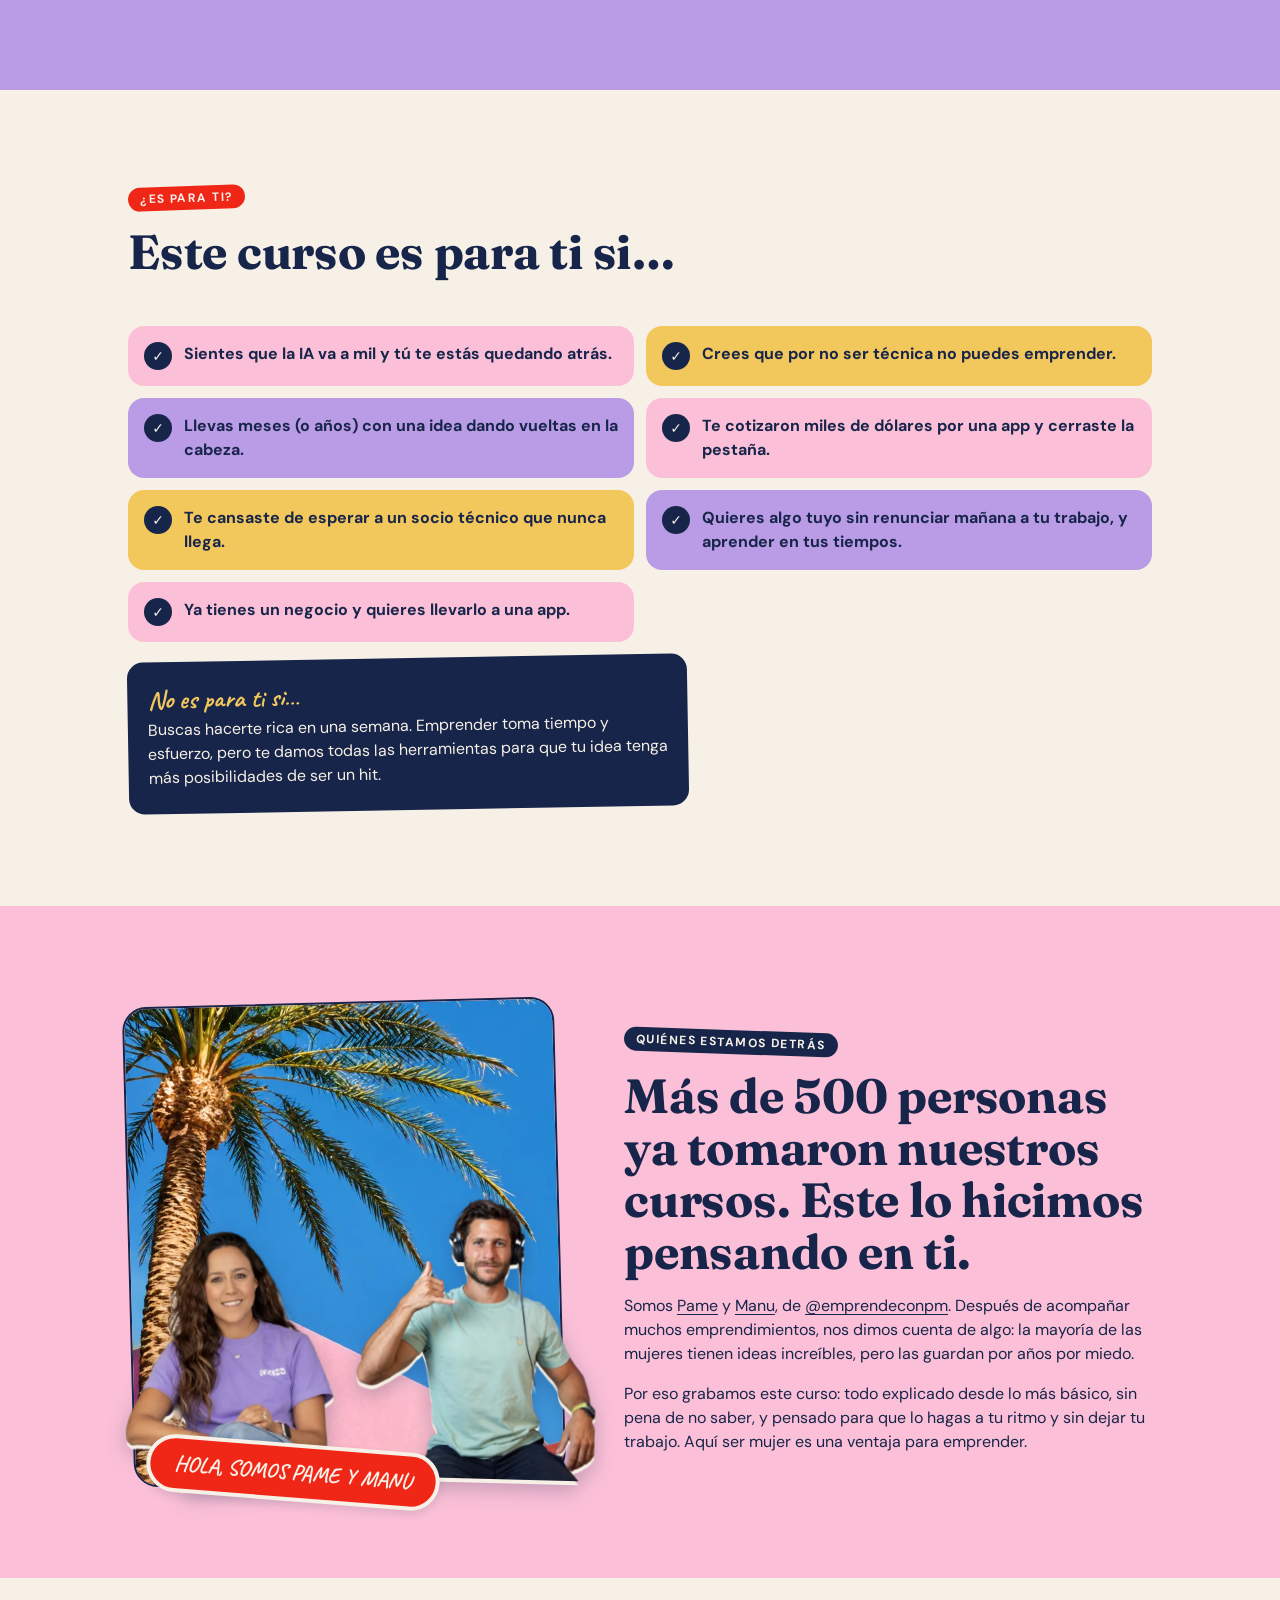
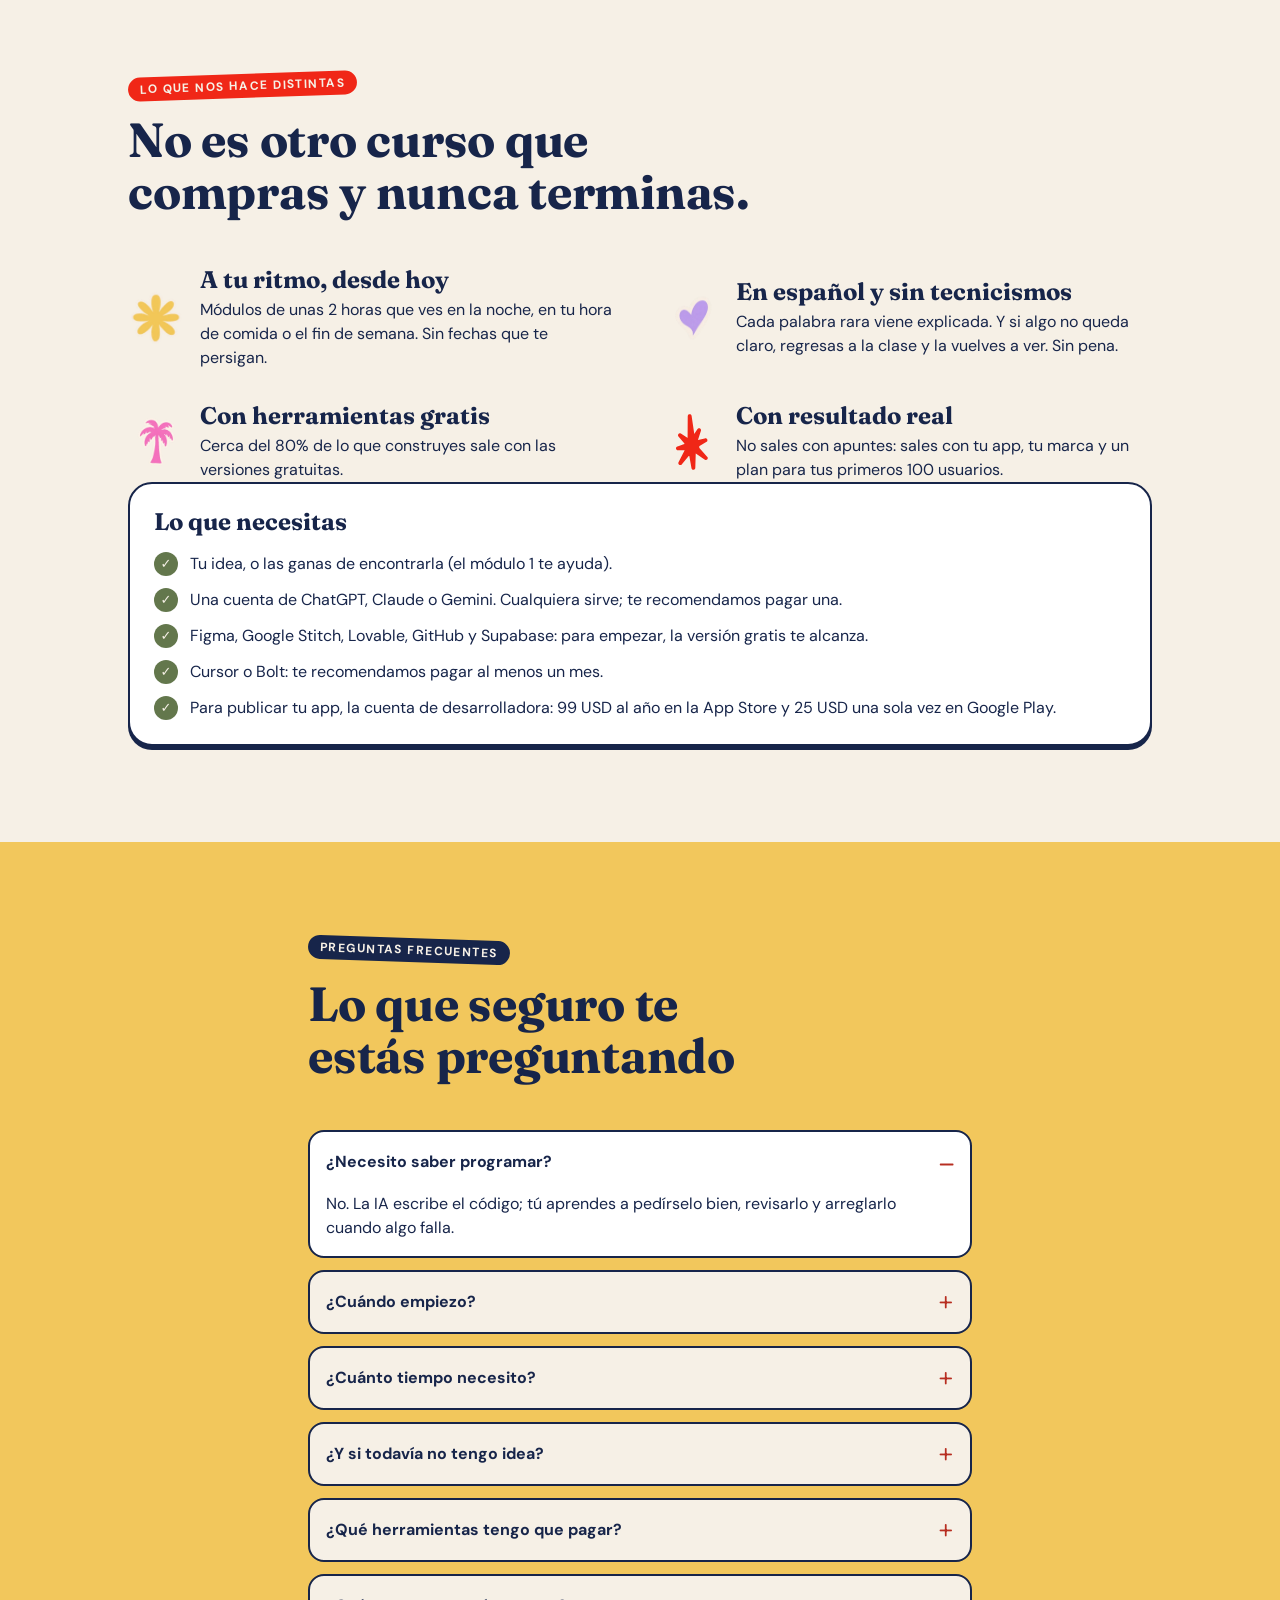
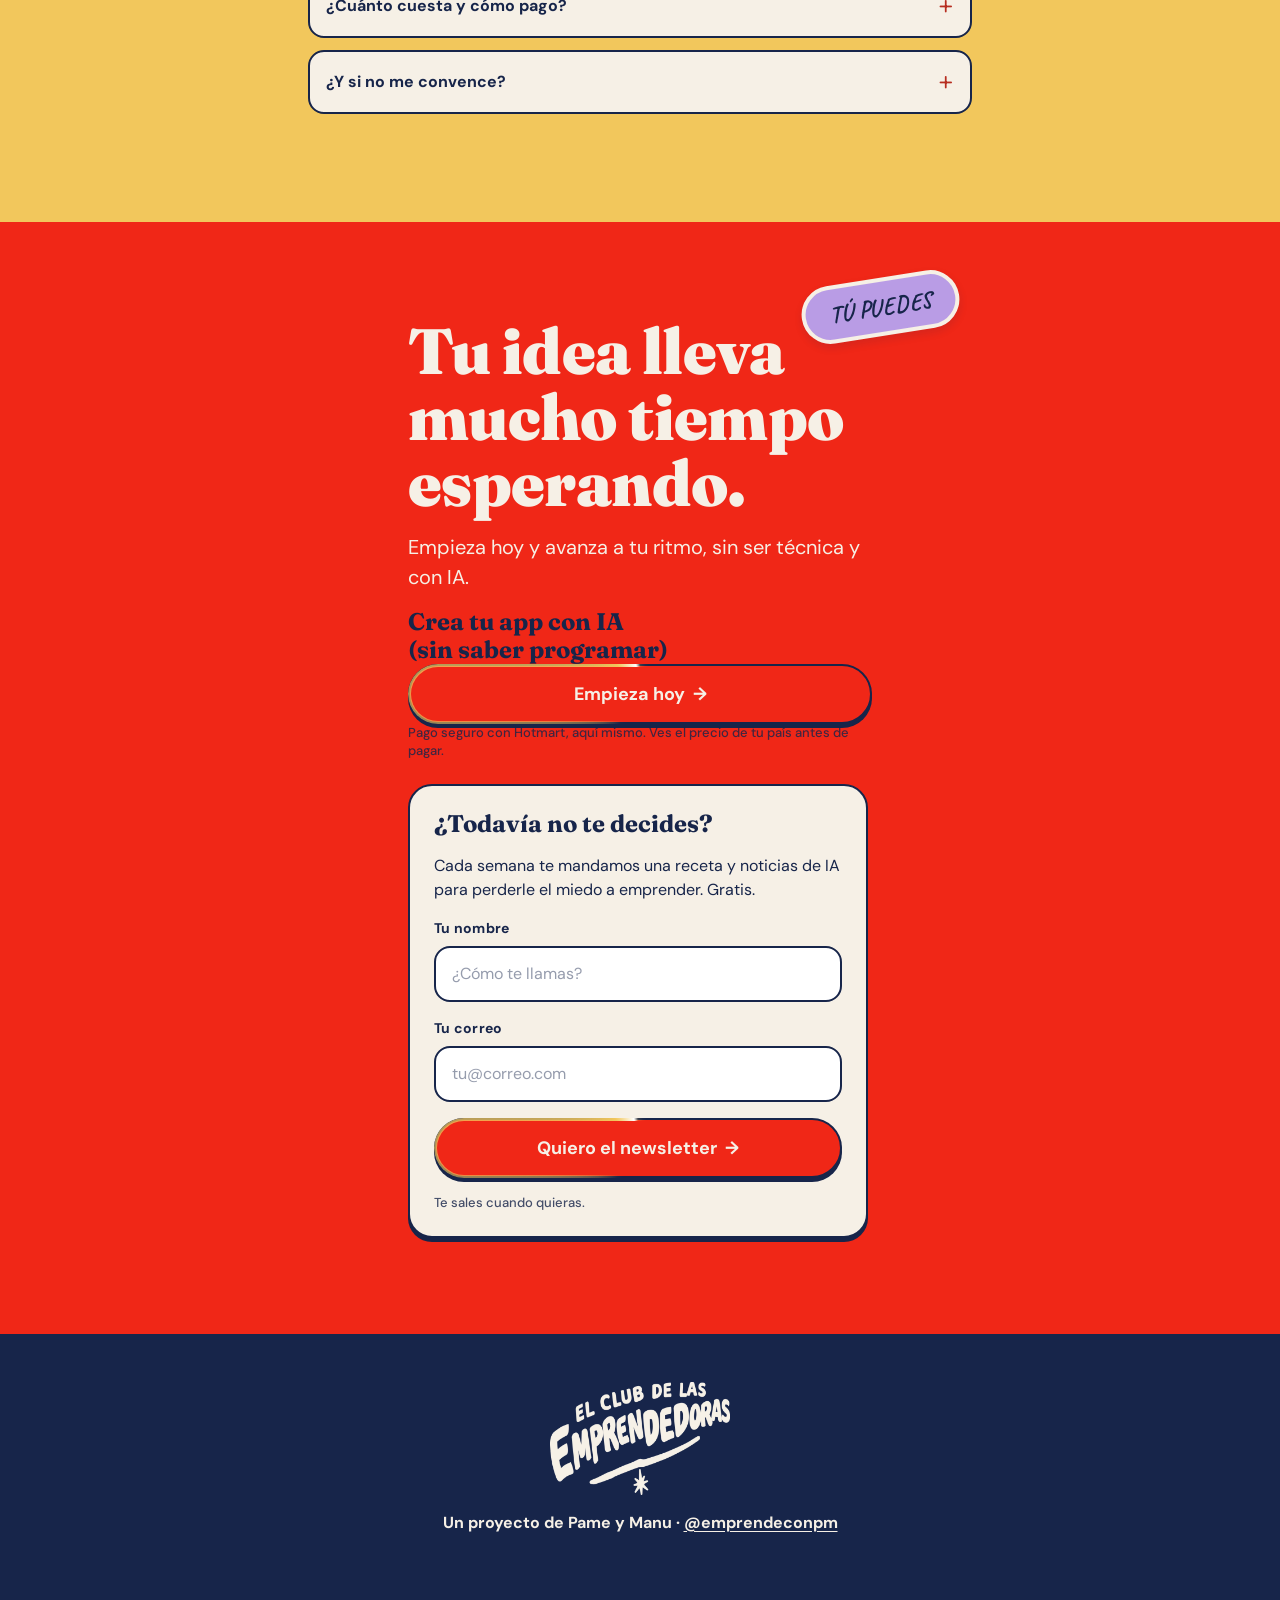
==== commit f7d17902: "Checkout: credit the first button tapped on both payment paths Reopening a course keeps the embedded" ====
--- a/site/index.html
+++ b/site/index.html
@@ -3,16 +3,16 @@
 <head>
   <meta charset="utf-8">
   <meta name="viewport" content="width=device-width, initial-scale=1, viewport-fit=cover">
-  <title>El Club de las Emprendedoras · Waitlist 2027</title>
-  <meta name="description" content="De cero a emprendedora en 8 semanas. Convierte tu idea en tu aplicación móvil sin ser técnica, sin miles de dólares y con IA, en un grupo de mujeres que se apoyan entre ellas. Apártate un lugar en la waitlist.">
+  <title>Crea tu app con IA (sin saber programar) · El Club de las Emprendedoras</title>
+  <meta name="description" content="Curso grabado para convertir tu idea en tu aplicación móvil sin ser técnica, sin miles de dólares y con IA. Empiezas hoy, avanzas a tu ritmo y pagas seguro con Hotmart.">
   <meta name="theme-color" content="#FBC0D7">
   <link rel="canonical" href="https://www.clubdelasemprendedoras.com/">
   <link rel="icon" href="assets/brand/asterisk.svg" type="image/svg+xml">
 
   <meta property="og:type" content="website">
   <meta property="og:locale" content="es_MX">
-  <meta property="og:title" content="De cero a emprendedora en 8 semanas">
-  <meta property="og:description" content="Convierte tu idea en tu aplicación móvil sin ser técnica, sin miles de dólares y con IA, en un grupo de mujeres que se apoyan entre ellas.">
+  <meta property="og:title" content="Crea tu app con IA (sin saber programar)">
+  <meta property="og:description" content="De cero a emprendedora, a tu ritmo: un curso grabado para convertir tu idea en tu app móvil sin ser técnica y con IA. Empiezas hoy.">
   <meta property="og:url" content="https://www.clubdelasemprendedoras.com/">
   <meta property="og:image" content="https://www.clubdelasemprendedoras.com/assets/img/og.jpg">
   <meta name="twitter:card" content="summary_large_image">
@@ -24,12 +24,13 @@
 
   <link rel="stylesheet" href="assets/tokens.css?v=3">
   <link rel="stylesheet" href="assets/styles.css?v=15">
-  <script src="assets/config.js?v=4"></script>
-  <script src="assets/app.js?v=9" defer></script>
-  <script src="assets/motion.js?v=11" defer></script>
+  <script src="assets/config.js?v=5"></script>
+  <script src="assets/app.js?v=10" defer></script>
+  <script src="assets/checkout.js?v=2" defer></script>
+  <script src="assets/motion.js?v=12" defer></script>
 </head>
 <body>
-  <a class="skip-link" href="#unirme">Ir al formulario de la waitlist</a>
+  <a class="skip-link" href="#unirme">Ir a empezar el curso</a>
 
   <!-- Club/Nav -->
   <header class="nav" data-nav>
@@ -40,8 +41,7 @@
       <details class="menu" data-menu>
         <summary class="menu__toggle"><span>Menú</span><span class="menu__icon" aria-hidden="true"></span></summary>
         <nav class="menu__panel" aria-label="Secciones">
-          <a class="menu__item menu__item--feature" href="/cursos/"><span class="kicker kicker--tomato">Nuevo</span><strong>Cursos</strong><small>Crea tu app o crece con contenido, a tu ritmo</small></a>
-          <a class="menu__item menu__item--feature menu__item--lilac" href="/recetas/"><span class="kicker kicker--navy">Gratis</span><strong>Recetas de Emprendimiento e IA</strong><small>Pasos sencillos para ayudarte a emprender con IA</small></a>
+          <a class="menu__item menu__item--feature" href="/recetas/"><span class="kicker kicker--tomato">Nuevo</span><strong>Recetas de Emprendimiento e IA</strong><small>Pasos sencillos para ayudarte a emprender con IA</small></a>
         </nav>
       </details>
       <a class="btn btn--sm" href="#unirme">Unirme</a>
@@ -53,36 +53,23 @@
     <section class="hero" aria-labelledby="hero-title">
       <div class="hero__inner">
         <div class="hero__copy">
-          <p class="kicker kicker--tomato tilt-l">Waitlist abierta · Taller 2027</p>
+          <p class="kicker kicker--tomato tilt-l">Curso grabado · Empieza hoy</p>
           <h1 id="hero-title" class="display">
-            De <span class="accent underline" data-jump>cero a emprendedora</span> en 8 semanas.
+            De <span class="accent underline" data-jump>cero a emprendedora</span> y a tu ritmo.
           </h1>
-          <p class="lead">Convierte tu idea en tu aplicación móvil sin ser técnica, sin miles de dólares y con IA, en un grupo de mujeres que se apoyan entre ellas.</p>
-
-          <!-- Club/Waitlist Form -->
-          <div class="waitlist" id="unirme">
-            <form class="waitlist__form" data-waitlist novalidate>
-              <h2 class="h3">Aparta tu lugar</h2>
-              <div class="field">
-                <label for="hero-name">Tu nombre</label>
-                <input id="hero-name" name="name" type="text" autocomplete="given-name" placeholder="¿Cómo te llamas?" required maxlength="120">
-              </div>
-              <div class="field">
-                <label for="hero-email">Tu correo</label>
-                <input id="hero-email" name="email" type="email" inputmode="email" autocomplete="email" placeholder="tu@correo.com" required maxlength="254">
-                <p class="field__error" id="hero-email-error" hidden></p>
-              </div>
-              <div class="hp" aria-hidden="true">
-                <label for="hero-company">No llenes este campo</label>
-                <input id="hero-company" name="company" type="text" tabindex="-1" autocomplete="off">
-              </div>
-              <button class="btn btn--block" type="submit">
-                <span class="btn__label">Quiero mi lugar</span>
-                <span aria-hidden="true">→</span>
-              </button>
-              <p class="caption">Cada semana te mandamos contenido sobre IA para perderle el miedo a emprender, y te avisamos primero cuando abramos. Te sales cuando quieras.</p>
-              <p class="waitlist__status" role="status" aria-live="polite"></p>
-            </form>
+          <p class="lead">Convierte tu idea en tu aplicación móvil sin ser técnica, sin miles de dólares y con IA. Las clases están grabadas: empiezas hoy y avanzas cuando puedas.</p>
+
+          <!-- Club/Buy Card -->
+          <div class="buy">
+            <h2 class="h3 buy__name">Crea tu app con IA <span>(sin saber programar)</span></h2>
+            <ul class="check-list buy__facts">
+              <li>Módulo introductorio, 5 módulos y 2 mini-módulos</li>
+              <li>Clases grabadas que ves cuando puedas</li>
+              <li>En español y sin tecnicismos</li>
+            </ul>
+            <a class="btn btn--block" href="https://pay.hotmart.com/U102178202X?checkoutMode=10" data-checkout="U102178202X" data-sck="landing-hero">Empieza hoy <span aria-hidden="true">→</span></a>
+            <p class="caption buy__safe">Pago seguro con Hotmart, aquí mismo. Ves el precio de tu país antes de pagar.</p>
+            <a class="buy__more" href="#temario">Ver el temario <span aria-hidden="true">↓</span></a>
           </div>
 
           <p class="caption hero__proof">Más de 500 personas ya tomaron nuestros cursos. 2 de cada 3 son mujeres.</p>
@@ -97,26 +84,41 @@
       </div>
     </section>
 
-    <!-- 02 Promesa 2027 -->
+    <!-- 02 Así funciona -->
     <section class="band" aria-labelledby="band-title">
       <img class="band__decor band__decor--heart" src="assets/img/lilac-heart.webp" width="72" height="69" alt="" aria-hidden="true" loading="lazy">
       <img class="band__decor band__decor--palm" src="assets/img/pink-palm.webp" width="64" height="74" alt="" aria-hidden="true" loading="lazy">
       <img class="band__decor band__decor--flower" src="assets/img/yellow-flower.webp" width="60" height="60" alt="" aria-hidden="true" loading="lazy">
       <div class="band__inner">
-        <p class="kicker kicker--cream tilt-r">Lo que viene</p>
-        <h2 id="band-title" class="h2">Este 2027 abrimos un taller de 8 semanas.</h2>
-        <p class="band__body">Te llevamos de la mano a encontrar tu idea, convertirla en una app móvil y crecerla a miles de usuarios. Sin tecnicismos, en vivo y con otras mujeres que van al mismo paso que tú.</p>
-        <p class="note note--butter tilt-l">1 idea → 1 app → miles de usuarios</p>
-      </div>
-    </section>
-
-    <!-- 03 El taller -->
-    <section class="section section--cream" id="taller" aria-labelledby="taller-title">
+        <p class="kicker kicker--cream tilt-r">Así funciona</p>
+        <h2 id="band-title" class="h2">Sin fechas ni horarios: empiezas hoy y vas a tu ritmo.</h2>
+        <p class="band__body">Te llevamos de la mano a encontrar tu idea, convertirla en una app móvil y lanzarla. Sin tecnicismos y con clases que ves cuando te acomode: en la noche, en tu hora de comida o el fin de semana.</p>
+        <p class="note note--butter tilt-l">1 idea → 1 app → tus primeros usuarios</p>
+      </div>
+    </section>
+
+    <!-- 03 Temario -->
+    <section class="section section--cream" id="temario" aria-labelledby="temario-title">
       <div class="section__inner">
         <header class="section__head">
-          <p class="kicker kicker--tomato tilt-l">El taller, paso a paso</p>
-          <h2 id="taller-title" class="h2">8 semanas para pasar de idea a app lista para vender.</h2>
+          <p class="kicker kicker--tomato tilt-l">El temario, paso a paso</p>
+          <h2 id="temario-title" class="h2">De idea a app lista para lanzar.</h2>
+          <p class="section__lede">Un módulo introductorio, 5 módulos y 2 mini-módulos. Cada módulo dura unas 2 horas y lo ves cuando tú quieras.</p>
         </header>
+
+        <article class="card-week card-week--butter card-week--solo temario__intro">
+          <p class="kicker kicker--navy">Módulo introductorio</p>
+          <h3 class="h3">Ser nativa de IA</h3>
+          <p>Antes de construir, le pierdes el miedo a la IA.</p>
+          <ul class="check-list">
+            <li>Por qué usar IA en tu vida profesional ya no es opcional</li>
+            <li>Qué es la IA y cómo funciona, sin tecnicismos</li>
+            <li>Los distintos modelos y para qué sirve cada uno</li>
+            <li>Cómo armar un buen prompt (la instrucción que le escribes a la IA)</li>
+            <li>Cómo personalizar tu modelo y conectarlo con tus herramientas</li>
+            <li>Todo listo para arrancar el curso</li>
+          </ul>
+        </article>
 
         <ol class="weeks">
           <!-- Club/Card/Week -->
@@ -132,9 +134,9 @@
               </div>
             </div>
             <article class="card-week card-week--pink">
-              <p class="kicker kicker--navy">Semanas 1 y 2</p>
-              <h3 class="h3">Encuentra tu idea (y comprueba que alguien la quiere)</h3>
-              <p>Partimos de lo que ya sabes y de los problemas que vives. Con IA encuentras el problema que vale la pena resolver, lo que hace distinta tu solución y las funciones que de verdad importan.</p>
+              <p class="kicker kicker--navy">Módulo 1</p>
+              <h3 class="h3">De idea a posicionamiento de producto</h3>
+              <p>Encuentras el problema principal de tus usuarios, eso que tú ves y nadie más, lo que hace distinta tu solución y las funciones que de verdad importan. Con IA mapeas y validas tu idea, y armas una primera versión sencilla para abrir tu waitlist.</p>
               <p class="note note--butter tilt-r">Al final: tu idea clara y tu waitlist arrancando ♡</p>
             </article>
           </li>
@@ -151,10 +153,10 @@
               </div>
             </div>
             <article class="card-week card-week--lilac">
-              <p class="kicker kicker--navy">Semanas 3 y 4</p>
-              <h3 class="h3">Dale cara: tu marca, con movimiento y animación</h3>
-              <p>Defines colores, tipografía y tono, y le das movimiento y animación a tu marca, como las marcas de hoy. Diseñas tus pantallas con IA, aunque nunca hayas abierto Figma.</p>
-              <p class="note note--butter tilt-r">Al final: tu marca animada y el diseño de tu app</p>
+              <p class="kicker kicker--navy">Módulo 2</p>
+              <h3 class="h3">De posicionamiento a diseño</h3>
+              <p>Defines la tipografía, los colores, el tono y las emociones de tu marca, y bocetas tus primeras pantallas. Usas IA para crear diseños, estilos visuales, imágenes y animaciones para tu app, aunque nunca hayas abierto Figma.</p>
+              <p class="note note--butter tilt-r">Al final: tu identidad visual y los primeros diseños de tu app</p>
             </article>
           </li>
 
@@ -163,17 +165,17 @@
               <div class="phone__screen">
                 <p class="screen-title">Hola, fundadora</p>
                 <p class="screen-caption">Tu app, hoy</p>
-                <p class="screen-class screen-row--pink"><small>Usuarias</small>1,284 y contando</p>
-                <p class="screen-class screen-row--lilac"><small>Ideas guardadas</small>0, ya todas viven</p>
+                <p class="screen-class screen-row--pink"><small>Pantallas</small>5 y funcionando</p>
+                <p class="screen-class screen-row--lilac"><small>Versiones guardadas</small>12, ninguna rota</p>
                 <p class="screen-class screen-row--butter"><small>Código escrito por ti</small>Ni una línea</p>
-                <p class="screen-btn">Lanzar versión 2</p>
+                <p class="screen-btn">Probar mi app</p>
               </div>
             </div>
             <article class="card-week card-week--butter">
-              <p class="kicker kicker--navy">Semanas 5 y 6</p>
-              <h3 class="h3">Construye tu app con IA sin saber programar</h3>
-              <p>Sí, vas a crear código, pero con la IA como tu copiloto: le explicas lo que quieres, lo construyen juntas y entiendes qué hace cada parte. Aprendes a guardar versiones sin romper nada, cuidar los datos de tus usuarios y arreglar errores cuando aparecen.</p>
-              <p class="note note--pink tilt-r">Al final: tu app funcionando en tu teléfono</p>
+              <p class="kicker kicker--navy">Módulo 3</p>
+              <h3 class="h3">De diseño a app funcional</h3>
+              <p>Con prompts construyes pantallas y funciones sin programar: le explicas a la IA lo que quieres y lo arman juntas. Aprendes a guardar versiones para no romper nada, a proteger las claves secretas de tu app y a probarla y arreglar errores en tu computadora.</p>
+              <p class="note note--pink tilt-r">Al final: tu app funcionando en tu computadora</p>
             </article>
           </li>
 
@@ -183,18 +185,55 @@
                 <p class="screen-time">9:41</p>
                 <p class="screen-caption">viernes, 12 de marzo</p>
                 <p class="screen-notif"><small>Tu app · ahora</small>Nueva suscripción: plan mensual</p>
-                <p class="screen-notif"><small>Tu app · hace 5 min</small>Nueva suscripción: plan anual</p>
-                <p class="screen-notif"><small>App Store · hoy</small>Tu app ya está disponible ✦</p>
+                <p class="screen-notif"><small>Tu app · hace 5 min</small>Nueva usuaria registrada</p>
+                <p class="screen-notif"><small>Tu app · hace 1 h</small>Nueva suscripción: plan anual</p>
               </div>
             </div>
             <article class="card-week card-week--pink">
-              <p class="kicker kicker--navy">Semanas 7 y 8</p>
-              <h3 class="h3">Cobra, lanza y consigue tus primeros usuarios</h3>
-              <p>Conectas pagos (suscripción o compra única), armas un onboarding que convierte, publicas en la App Store y sales con tu plan para llegar a tus primeros 100 usuarios y de ahí a miles.</p>
-              <p class="note note--butter tilt-r">Al final: tu app lista para vender</p>
+              <p class="kicker kicker--navy">Módulo 4</p>
+              <h3 class="h3">Almacenamiento y pagos</h3>
+              <p>Guardas la información de tu app, creas el registro de usuarios y aprendes a cuidar su privacidad. Después conectas los pagos dentro de la app: suscripción o compra única.</p>
+              <p class="note note--butter tilt-r">Al final: tu app registra usuarios y cobra de verdad</p>
             </article>
           </li>
+
+          <li class="week">
+            <div class="phone phone--tilt-l" aria-hidden="true">
+              <div class="phone__screen">
+                <p class="screen-kicker">App Store</p>
+                <p class="screen-title">Tu app</p>
+                <p class="screen-caption">Ya disponible ✦</p>
+                <p class="screen-class screen-row--butter"><small>★★★★★</small>“Justo lo que buscaba”</p>
+                <p class="screen-class screen-row--lilac"><small>Primeras usuarias</small>100 y contando</p>
+                <p class="screen-btn">Obtener</p>
+              </div>
+            </div>
+            <article class="card-week card-week--lilac">
+              <p class="kicker kicker--navy">Módulo 5</p>
+              <h3 class="h3">Lanzamiento y crecimiento</h3>
+              <p>Con IA haces que tu app vaya rápido y arreglas errores, la publicas en la App Store, consigues tus primeros 100 usuarios y aprendes a escuchar lo que te dicen para seguir mejorando.</p>
+              <p class="note note--butter tilt-r">Al final: tu app lista para lanzar</p>
+            </article>
+          </li>
         </ol>
+
+        <ul class="minis" aria-label="Mini-módulos">
+          <li class="card-week card-week--butter card-week--solo">
+            <p class="kicker kicker--navy">Mini-módulo</p>
+            <h3 class="h3">Dale inteligencia a tu app</h3>
+            <p>Pones un modelo de IA dentro de tu app para que cada persona sienta que la hicieron a su medida.</p>
+          </li>
+          <li class="card-week card-week--pink card-week--solo">
+            <p class="kicker kicker--navy">Mini-módulo</p>
+            <h3 class="h3">Crea un onboarding que convierte</h3>
+            <p>Diseñas las primeras pantallas que alguien ve al abrir tu app, para que la entienda antes de usarla y más gente pase de la prueba gratis a pagar.</p>
+          </li>
+        </ul>
+
+        <div class="temario__cta">
+          <a class="btn" href="https://pay.hotmart.com/U102178202X?checkoutMode=10" data-checkout="U102178202X" data-sck="landing-temario">Quiero empezar hoy <span aria-hidden="true">→</span></a>
+          <p class="caption">Pago seguro con Hotmart, sin salir de esta página.</p>
+        </div>
       </div>
     </section>
 
@@ -219,7 +258,7 @@
           <li class="sticker sticker--olive">Asesoría legal para emprendedoras</li>
           <li class="sticker sticker--tomato">Lo que sabes, vendiendo mientras duermes</li>
         </ul>
-        <p class="section__foot">Ideas que hoy pueden ser negocio y que puedes lanzar con IA en 8 semanas. ¿Cuál es la tuya?</p>
+        <p class="section__foot">Ideas que hoy pueden ser negocio y que puedes lanzar con IA. ¿Cuál es la tuya?</p>
       </div>
     </section>
 
@@ -228,7 +267,7 @@
       <div class="section__inner">
         <header class="section__head">
           <p class="kicker kicker--tomato tilt-l">¿Es para ti?</p>
-          <h2 id="para-ti-title" class="h2">Este club es para ti si…</h2>
+          <h2 id="para-ti-title" class="h2">Este curso es para ti si…</h2>
         </header>
         <ul class="for-you">
           <!-- Club/Card/ForYou -->
@@ -237,12 +276,12 @@
           <li class="for-you__item for-you__item--lilac">Llevas meses (o años) con una idea dando vueltas en la cabeza.</li>
           <li class="for-you__item for-you__item--pink">Te cotizaron miles de dólares por una app y cerraste la pestaña.</li>
           <li class="for-you__item for-you__item--butter">Te cansaste de esperar a un socio técnico que nunca llega.</li>
-          <li class="for-you__item for-you__item--lilac">Quieres algo tuyo sin renunciar mañana a tu trabajo.</li>
+          <li class="for-you__item for-you__item--lilac">Quieres algo tuyo sin renunciar mañana a tu trabajo, y aprender en tus tiempos.</li>
           <li class="for-you__item for-you__item--pink">Ya tienes un negocio y quieres llevarlo a una app.</li>
         </ul>
         <aside class="not-for-you">
           <p class="not-for-you__title">No es para ti si…</p>
-          <p>Buscas hacerte rica en una semana. Emprender toma tiempo y esfuerzo pero te daremos todas las herramientas para que tu idea tenga mayor posibilidad de ser un hit.</p>
+          <p>Buscas hacerte rica en una semana. Emprender toma tiempo y esfuerzo, pero te damos todas las herramientas para que tu idea tenga más posibilidades de ser un hit.</p>
         </aside>
       </div>
     </section>
@@ -258,9 +297,9 @@
         </figure>
         <div class="about__copy">
           <p class="kicker kicker--navy tilt-r">Quiénes estamos detrás</p>
-          <h2 id="quienes-title" class="h2">Más de 500 personas ya tomaron nuestros cursos. Ahora lo hacemos en comunidad.</h2>
+          <h2 id="quienes-title" class="h2">Más de 500 personas ya tomaron nuestros cursos. Este lo hicimos pensando en ti.</h2>
           <p>Somos <a href="https://www.instagram.com/pamevls/" target="_blank" rel="noopener">Pame</a> y <a href="https://www.instagram.com/thebreathmanu/" target="_blank" rel="noopener">Manu</a>, de <a href="https://www.instagram.com/emprendeconpm/" target="_blank" rel="noopener">@emprendeconpm</a>. Después de acompañar muchos emprendimientos, nos dimos cuenta de algo: la mayoría de las mujeres tienen ideas increíbles, pero las guardan por años por miedo.</p>
-          <p>Por eso armamos este club: un espacio donde preguntar lo “básico” es lo normal y donde ser mujer es una ventaja para emprender.</p>
+          <p>Por eso grabamos este curso: todo explicado desde lo más básico, sin pena de no saber, y pensado para que lo hagas a tu ritmo y sin dejar tu trabajo. Aquí ser mujer es una ventaja para emprender.</p>
         </div>
       </div>
     </section>
@@ -275,21 +314,32 @@
         <ul class="perks">
           <li class="perk">
             <img src="assets/img/yellow-flower.webp" width="56" height="56" alt="" loading="lazy">
-            <div><h3 class="h3">En vivo y en grupo</h3><p>Talleres cada semana con nosotros y grabaciones por si un día no llegas.</p></div>
+            <div><h3 class="h3">A tu ritmo, desde hoy</h3><p>Módulos de unas 2 horas que ves en la noche, en tu hora de comida o el fin de semana. Sin fechas que te persigan.</p></div>
           </li>
           <li class="perk">
             <img src="assets/img/lilac-heart.webp" width="56" height="54" alt="" loading="lazy">
-            <div><h3 class="h3">En español y sin tecnicismos</h3><p>Si algo no se entiende, lo explicamos otra vez. Y otra. Sin pena.</p></div>
+            <div><h3 class="h3">En español y sin tecnicismos</h3><p>Cada palabra rara viene explicada. Y si algo no queda claro, regresas a la clase y la vuelves a ver. Sin pena.</p></div>
           </li>
           <li class="perk">
             <img src="assets/img/pink-palm.webp" width="48" height="56" alt="" loading="lazy">
-            <div><h3 class="h3">Con herramientas gratis</h3><p>El 80% de lo que construyes sale con las versiones gratuitas.</p></div>
+            <div><h3 class="h3">Con herramientas gratis</h3><p>Cerca del 80% de lo que construyes sale con las versiones gratuitas.</p></div>
           </li>
           <li class="perk">
             <img src="assets/brand/asterisk.svg" width="32" height="56" alt="" loading="lazy">
-            <div><h3 class="h3">Con resultado real</h3><p>No sales con apuntes: sales con tu app, tu marca y tus primeros usuarios.</p></div>
+            <div><h3 class="h3">Con resultado real</h3><p>No sales con apuntes: sales con tu app, tu marca y un plan para tus primeros 100 usuarios.</p></div>
           </li>
         </ul>
+
+        <aside class="ingredientes needs" aria-labelledby="needs-title">
+          <h3 id="needs-title" class="h3">Lo que necesitas</h3>
+          <ul class="check-list">
+            <li>Tu idea, o las ganas de encontrarla (el módulo 1 te ayuda).</li>
+            <li>Una cuenta de ChatGPT, Claude o Gemini. Cualquiera sirve; te recomendamos pagar una.</li>
+            <li>Figma, Google Stitch, Lovable, GitHub y Supabase: para empezar, la versión gratis te alcanza.</li>
+            <li>Cursor o Bolt: te recomendamos pagar al menos un mes.</li>
+            <li>Para publicar tu app, la cuenta de desarrolladora: 99 USD al año en la App Store y 25 USD una sola vez en Google Play.</li>
+          </ul>
+        </aside>
       </div>
     </section>
 
@@ -303,40 +353,52 @@
         <!-- Club/FAQ Item -->
         <details class="faq__item" open>
           <summary>¿Necesito saber programar?</summary>
-          <p>No. La IA escribe el código; tú aprendes a pedirlo bien, revisarlo y arreglarlo cuando algo falla.</p>
+          <p>No. La IA escribe el código; tú aprendes a pedírselo bien, revisarlo y arreglarlo cuando algo falla.</p>
+        </details>
+        <details class="faq__item">
+          <summary>¿Cuándo empiezo?</summary>
+          <p>Hoy mismo. Las clases ya están grabadas: en cuanto terminas tu pago, Hotmart te da acceso y arrancas con el módulo introductorio.</p>
+        </details>
+        <details class="faq__item">
+          <summary>¿Cuánto tiempo necesito?</summary>
+          <p>Tú pones el ritmo: no hay fechas ni horarios. Cada módulo dura unas 2 horas, más el rato que le dediques a avanzar en tu app. Está pensado para hacerlo sin dejar tu trabajo.</p>
         </details>
         <details class="faq__item">
           <summary>¿Y si todavía no tengo idea?</summary>
-          <p>Perfecto, las semanas 1 y 2 son justo para eso. Sales con una idea clara y probada con personas reales.</p>
+          <p>Perfecto: el módulo 1 es justo para eso. Encuentras el problema que vale la pena resolver y sales con tu idea clara.</p>
         </details>
         <details class="faq__item">
-          <summary>¿Cuándo empieza?</summary>
-          <p>En 2027. Las que están en la waitlist conocen la fecha antes que nadie.</p>
+          <summary>¿Qué herramientas tengo que pagar?</summary>
+          <p>Casi todo se puede hacer con versiones gratis. Te recomendamos pagar una IA (ChatGPT, Claude o Gemini) y al menos un mes de Cursor o Bolt. Para publicar tu app pagas la cuenta de desarrolladora: 99 USD al año en la App Store y 25 USD una sola vez en Google Play.</p>
         </details>
         <details class="faq__item">
-          <summary>¿Cuánto tiempo necesito a la semana?</summary>
-          <p>Calcula entre 4 y 6 horas: el taller en vivo y un rato para avanzar en tu app. Está pensado para hacerlo sin dejar tu trabajo.</p>
+          <summary>¿Cuánto cuesta y cómo pago?</summary>
+          <p>Pagas con Hotmart aquí mismo, sin salir de la página. Ahí ves el precio de tu país antes de pagar y las formas de pago que tienes: tarjeta y, según tu país, cuotas o meses.</p>
         </details>
         <details class="faq__item">
-          <summary>¿Cuánto cuesta?</summary>
-          <p>Lo anunciamos primero a la waitlist, antes de abrir inscripciones al público.</p>
-        </details>
-        <details class="faq__item">
-          <summary>¿Qué herramientas vamos a usar?</summary>
-          <p>ChatGPT, Claude, Gemini, Figma, Lovable, Cursor o Claude Code y Supabase. Casi todas tienen versión gratis. Para publicar tu app pagas la cuenta de desarrolladora: 99 USD al año en App Store y 25 USD una sola vez en Google Play.</p>
+          <summary>¿Y si no me convence?</summary>
+          <p>Tu compra tiene la garantía de Hotmart: si sientes que no es para ti, puedes pedir tu reembolso a Hotmart dentro del plazo de la garantía.</p>
         </details>
       </div>
     </section>
 
     <!-- 09 CTA final -->
-    <section class="cta" aria-labelledby="cta-title">
+    <section class="cta" id="unirme" aria-labelledby="cta-title">
       <div class="cta__inner">
         <span class="sticker sticker--lilac cta__sticker" aria-hidden="true">Tú puedes</span>
         <h2 id="cta-title" class="display display--inverse">Tu idea lleva mucho tiempo esperando.</h2>
-        <p class="lead lead--inverse">Apártate un lugar en la waitlist y sé de las primeras en entrar al club en 2027.</p>
-        <div class="waitlist waitlist--tilt">
+        <p class="lead lead--inverse">Empieza hoy y avanza a tu ritmo, sin ser técnica y con IA.</p>
+
+        <div class="buy buy--tilt">
+          <p class="h3 buy__name">Crea tu app con IA <span>(sin saber programar)</span></p>
+          <a class="btn btn--block" href="https://pay.hotmart.com/U102178202X?checkoutMode=10" data-checkout="U102178202X" data-sck="landing-cta">Empieza hoy <span aria-hidden="true">→</span></a>
+          <p class="caption buy__safe">Pago seguro con Hotmart, aquí mismo. Ves el precio de tu país antes de pagar.</p>
+        </div>
+
+        <div class="waitlist waitlist--soft">
           <form class="waitlist__form" data-waitlist novalidate>
-            <h3 class="h3">Quiero entrar al club</h3>
+            <h3 class="h3">¿Todavía no te decides?</h3>
+            <p>Cada semana te mandamos una receta y noticias de IA para perderle el miedo a emprender. Gratis.</p>
             <div class="field">
               <label for="cta-name">Tu nombre</label>
               <input id="cta-name" name="name" type="text" autocomplete="given-name" placeholder="¿Cómo te llamas?" required maxlength="120">
@@ -351,10 +413,10 @@
               <input id="cta-company" name="company" type="text" tabindex="-1" autocomplete="off">
             </div>
             <button class="btn btn--block" type="submit">
-              <span class="btn__label">Quiero mi lugar</span>
+              <span class="btn__label">Quiero el newsletter</span>
               <span aria-hidden="true">→</span>
             </button>
-            <p class="caption">Cada semana te mandamos contenido sobre IA para perderle el miedo a emprender, y te avisamos primero cuando abramos. Te sales cuando quieras.</p>
+            <p class="caption">Te sales cuando quieras.</p>
             <p class="waitlist__status" role="status" aria-live="polite"></p>
           </form>
         </div>
@@ -366,9 +428,8 @@
   <footer class="footer">
     <img src="assets/brand/logo-cream.webp" width="180" height="112" alt="El Club de las Emprendedoras" loading="lazy">
     <p class="footer__by">Un proyecto de Pame y Manu · <a href="https://www.instagram.com/emprendeconpm/" target="_blank" rel="noopener">@emprendeconpm</a></p>
-    <p class="caption"><a href="/cursos/">Cursos</a> · <a href="/recetas/">Recetas de Emprendimiento e IA</a> · © 2026 El Club de las Emprendedoras.</p>
+    <p class="caption"><a href="/recetas/">Recetas de Emprendimiento e IA</a> · © 2026 El Club de las Emprendedoras.</p>
   </footer>
-
 
   <!-- Step 2: profile questions (optional), one at a time -->
   <dialog class="profile" id="profile" aria-labelledby="profile-title">
@@ -378,13 +439,13 @@
       <div class="profile__body">
         <section class="profile__step profile__step--intro" data-step>
           <p class="kicker kicker--tomato">Paso 2 de 2 · opcional</p>
-          <h2 id="profile-title" class="h2"><span data-profile-name>¡Listo!</span> Ya tienes tu lugar.</h2>
-          <p>¿Nos cuentas un poco más de ti? Son preguntas cortitas, una a la vez. Con esto armamos el taller a tu medida.</p>
+          <h2 id="profile-title" class="h2"><span data-profile-name>¡Listo!</span> Ya estás en el newsletter.</h2>
+          <p>¿Nos cuentas un poco más de ti? Son preguntas cortitas, una a la vez. Con esto armamos recetas y cursos a tu medida.</p>
           <div class="profile__ok"><button class="btn" type="button" data-next><span class="btn__label">Va, empecemos</span> →</button><p class="profile__enter">Toma 1 minuto</p></div>
         </section>
         <section class="profile__step" data-step hidden>
           <div class="field">
-            <label for="p-whatsapp">Tu WhatsApp <span class="profile__hint">(para avisarte primero cuando abramos)</span></label>
+            <label for="p-whatsapp">Tu WhatsApp <span class="profile__hint">(para avisarte cuando tengamos algo nuevo)</span></label>
             <input id="p-whatsapp" name="whatsapp" type="tel" inputmode="tel" autocomplete="tel" placeholder="+52 55 1234 5678" maxlength="30">
           </div>
           <div class="profile__ok"><button class="btn" type="button" data-next><span class="btn__label">OK</span> ✓</button><p class="profile__enter">o presiona <kbd>Enter ↵</kbd></p></div>
@@ -430,7 +491,7 @@
         </section>
         <section class="profile__step" data-step data-auto hidden>
           <fieldset class="profile__q">
-            <legend>¿Qué te interesaría más para 2027?</legend>
+            <legend>¿Qué te interesa más ahorita?</legend>
             <div class="chips-select">
               <label class="chip"><input type="radio" name="interes_2027" value="Encontrar y validar mi idea"><span>Encontrar y validar mi idea</span></label>
               <label class="chip"><input type="radio" name="interes_2027" value="Crear mi app con IA"><span>Crear mi app con IA</span></label>
@@ -442,7 +503,7 @@
         </section>
         <section class="profile__step" data-step data-auto hidden>
           <fieldset class="profile__q">
-            <legend>¿Qué es lo que más te trabaría durante el taller?</legend>
+            <legend>¿Qué es lo que más te trabaría al tomar un curso?</legend>
             <div class="chips-select">
               <label class="chip"><input type="radio" name="traba_taller" value="La parte técnica"><span>La parte técnica</span></label>
               <label class="chip"><input type="radio" name="traba_taller" value="Encontrar el tiempo"><span>Encontrar el tiempo</span></label>
@@ -455,7 +516,7 @@
         </section>
         <section class="profile__step" data-step data-auto hidden>
           <fieldset class="profile__q">
-            <legend>¿Qué ritmo y horario te funcionan mejor?</legend>
+            <legend>¿En qué momento te acomoda más aprender?</legend>
             <div class="chips-select">
               <label class="chip"><input type="radio" name="horario" value="Entre semana en la noche"><span>Entre semana en la noche</span></label>
               <label class="chip"><input type="radio" name="horario" value="Entre semana a mediodía"><span>Entre semana a mediodía</span></label>
@@ -500,7 +561,7 @@
         <section class="profile__step profile__step--done" data-step hidden>
           <img src="assets/img/pink-heart.webp" width="64" height="59" alt="">
           <h2 class="h2">¡Gracias!</h2>
-          <p>Con esto armamos el taller pensando en ti. Te avisamos antes que a nadie cuando abramos.</p>
+          <p>Con esto armamos recetas y cursos pensando en ti. Nos vemos en tu correo.</p>
           <div class="profile__ok"><button class="btn" type="button" data-profile-skip><span class="btn__label">Listo</span></button></div>
         </section>
       </div>
@@ -517,7 +578,7 @@
     <div class="waitlist__success" tabindex="-1">
       <img src="assets/img/pink-heart.webp" width="64" height="59" alt="">
       <p class="h3" data-success-title></p>
-      <p>Te avisamos antes que a nadie cuando abramos el taller. Y desde esta semana te llega contenido sobre IA para que le pierdas el miedo a emprender. Revisa tu correo (y promociones, por si acaso).</p>
+      <p>Desde esta semana te llega el newsletter: una receta y noticias de IA para que le pierdas el miedo a emprender. Revisa tu correo (y promociones, por si acaso).</p>
     </div>
   </template>
 </body>
--- a/site/assets/styles.css
+++ b/site/assets/styles.css
@@ -1,7 +1,7 @@
 /* El Club de las Emprendedoras · landing (mobile first)
    Components mirror the Figma library: Club/Nav, Club/Button, Club/Input,
    Club/Kicker, Club/Sticker, Club/Note, Club/Card/Week, Club/Card/ForYou,
-   Club/FAQ Item, Club/Waitlist Form, Club/Buy Card, Club/Phone, Club/Footer. */
+   Club/FAQ Item, Club/Waitlist Form, Club/Phone, Club/Footer. */
 
 *, *::before, *::after { box-sizing: border-box; }
 html { -webkit-text-size-adjust: 100%; scroll-behavior: smooth; scroll-padding-top: 80px; }
@@ -145,6 +145,7 @@
 .menu__item--feature:hover, .menu__item--feature[aria-current="page"] { background: var(--brand-secondary); box-shadow: inset 0 0 0 2px var(--border-default); }
 .menu__item--feature strong { font: var(--type-h3); font-size: 20px; line-height: 24px; }
 .menu__item--feature small { font: var(--type-caption); opacity: 0.8; }
+.menu__item--feature.menu__item--lilac, .menu__item--feature.menu__item--lilac:hover, .menu__item--feature.menu__item--lilac[aria-current="page"] { background: var(--brand-tertiary); }
 
 /* ---------- 01 Hero ---------- */
 .hero { background: var(--surface-expressive); overflow: hidden; }
@@ -187,20 +188,6 @@
 .hp { position: absolute; left: -9999px; width: 1px; height: 1px; overflow: hidden; }
 .waitlist__success { display: flex; flex-direction: column; align-items: flex-start; gap: var(--space-12); outline: none; }
 .waitlist__success img { width: 56px; rotate: -8deg; }
-.waitlist--soft { background: var(--surface-expressive); box-shadow: none; }
-
-/* ---------- Club/Buy Card: the course and its Hotmart button (checkout.js) ---------- */
-.buy {
-  display: flex; flex-direction: column; gap: var(--space-16);
-  background: var(--surface-default);
-  border: var(--stroke-ui) solid var(--border-default); border-radius: var(--radius-24);
-  box-shadow: var(--shadow-hard);
-  padding: var(--space-24);
-}
-.buy--tilt { rotate: -1deg; }
-.buy__name span { display: block; margin-top: var(--space-4); font: var(--type-body-strong); color: var(--text-accent); }
-.buy__safe { text-align: center; }
-.buy__more { align-self: center; font: var(--type-label); }
 
 /* ---------- 02 Band ---------- */
 .band { position: relative; overflow: hidden; background: var(--surface-inverse); color: var(--text-inverse); }
@@ -277,16 +264,6 @@
 .card-week--lilac { background: var(--brand-tertiary); }
 .card-week--butter { background: var(--surface-optimistic); }
 .card-week .note { margin-top: var(--space-4); }
-.card-week--solo { margin-top: 0; }
-
-/* Temario: intro module, the 5 modules (.weeks), the 2 mini-modules, a buy button */
-.section__lede { max-width: 44ch; }
-.temario__intro { margin-bottom: var(--space-48); rotate: -0.6deg; }
-.minis { display: grid; gap: var(--space-16); margin-top: var(--space-48); }
-.minis > :first-child { rotate: -1deg; }
-.minis > :last-child { rotate: 1deg; }
-.temario__cta { display: flex; flex-direction: column; align-items: center; gap: var(--space-12); margin-top: var(--space-48); text-align: center; }
-.needs { margin-top: var(--space-48); rotate: 0.5deg; }
 
 /* ---------- 04 Chips ---------- */
 .chips { display: flex; flex-wrap: wrap; gap: 14px 10px; padding-top: var(--space-8); }
@@ -367,7 +344,7 @@
 .cta { position: relative; background: var(--brand-primary); overflow: hidden; }
 .cta__inner { position: relative; max-width: 560px; margin: 0 auto; padding: 72px var(--gutter); display: flex; flex-direction: column; gap: var(--space-16); }
 .cta__sticker { position: absolute; right: 12px; top: 18px; rotate: -9deg; }
-.cta .waitlist, .cta .buy { margin-top: var(--space-8); }
+.cta .waitlist { margin-top: var(--space-8); }
 
 /* ---------- Club/Footer ---------- */
 .footer {
@@ -630,6 +607,42 @@
   .bubbles { max-width: 560px; }
 }
 
+/* ---------- Cursos: hub (/cursos/) and each course ----------
+   Reuses the recetas hero and hub card (.receta-hero, .receta-feature), .card-week for the
+   temario and .faq__item. Buy buttons are <a data-checkout> links opened by checkout.js. */
+.cursos-hero { background: var(--surface-expressive); }
+.curso-page .nav { background: var(--surface-optimistic); } /* the nav matches the course hero */
+.curso-hero--lilac, .curso-page--lilac .nav { background: var(--surface-cool); }
+.curso-actions { display: flex; flex-wrap: wrap; align-items: center; gap: var(--space-12) var(--space-24); }
+.curso-link { font: var(--type-body-strong); }
+.curso-card:hover, .curso-card:active { transform: none; box-shadow: var(--shadow-hard); } /* not a link: no lift */
+.curso-card .receta-cover__phone .phone__screen { padding: 64px 12px 12px; } /* starts below the sticker */
+.curso-for { padding: var(--space-12) var(--space-16); border-radius: var(--radius-16); background: var(--field-surface); border: var(--stroke-ui) solid var(--border-default); }
+.curso-temario { display: flex; flex-direction: column; gap: var(--space-24); }
+.curso-temario .card-week { margin-top: 0; height: 100%; rotate: -0.6deg; }
+.curso-temario > li:nth-child(even) .card-week { rotate: 0.6deg; }
+.curso-temario .check-list { gap: var(--space-8); }
+.curso-mentors { display: grid; gap: var(--space-24); }
+.curso-mentor {
+  display: flex; flex-direction: column; gap: var(--space-12); padding: var(--space-24);
+  background: var(--field-surface); border: var(--stroke-ui) solid var(--border-default); border-radius: var(--radius-24); box-shadow: var(--shadow-hard);
+}
+.curso-mentor:nth-child(odd) { rotate: -0.6deg; }
+.curso-mentor:nth-child(even) { rotate: 0.6deg; }
+.curso-mentor__head { display: flex; align-items: center; gap: var(--space-16); }
+.curso-mentor__photo {
+  flex: none; width: 72px; height: 72px; border-radius: 50%; object-fit: cover; object-position: top;
+  border: var(--stroke-ui) solid var(--border-default); background: var(--surface-expressive);
+}
+.curso-mentor__photo--initials { display: grid; place-items: center; font: var(--type-h3); background: var(--brand-tertiary); }
+.curso-mentor__head a { font: var(--type-caption); }
+.curso-faq { max-width: 760px; }
+
+@media (min-width: 900px) {
+  .curso-temario { display: grid; grid-template-columns: 1fr 1fr; gap: var(--space-32) var(--space-48); align-items: stretch; }
+  .curso-mentors { grid-template-columns: 1fr 1fr; gap: var(--space-48); }
+}
+
 /* ---------- Desktop ---------- */
 @media (min-width: 900px) {
   .display { font-size: 64px; line-height: 66px; }
@@ -651,11 +664,11 @@
   .hero__copy > .kicker { grid-column: 1 / -1; grid-row: 1; justify-self: start; }
   .hero__copy > .display { grid-column: 1 / -1; grid-row: 2; max-width: 16ch; font-size: 76px; line-height: 78px; }
   .hero__copy > .lead { grid-column: 1; grid-row: 3; }
-  .hero__copy > .waitlist, .hero__copy > .buy { grid-column: 1; grid-row: 4; align-self: start; }
+  .hero__copy > .waitlist { grid-column: 1; grid-row: 4; align-self: start; }
   .hero__copy > .hero__proof { grid-column: 1; grid-row: 5; text-align: left; padding-bottom: var(--space-48); }
   .hero__art { grid-column: 2; grid-row: 3 / 6; }
   .lead { font-size: 20px; line-height: 30px; }
-  .waitlist, .buy { max-width: 460px; }
+  .waitlist { max-width: 460px; }
 
   .band__inner { padding: 96px 28px; }
   .band__decor--heart { width: 96px; left: 10%; top: 40px; }
@@ -670,11 +683,6 @@
   .week--flip { flex-direction: row-reverse; }
   .card-week { margin-top: 0; max-width: 520px; }
   .phone { width: 240px; height: 480px; }
-  /* Same width as a module row: 240px phone + 64px gap + 520px card. */
-  .temario__intro, .minis, .needs { max-width: 824px; margin-left: auto; margin-right: auto; }
-  .temario__intro { margin-bottom: var(--space-80); }
-  .minis { grid-template-columns: 1fr 1fr; gap: var(--space-24); margin-top: var(--space-80); }
-  .temario__cta { margin-top: var(--space-64); }
 
   .chips { gap: 18px 14px; max-width: 900px; }
   .chips .sticker { font-size: 26px; line-height: 28px; padding: 12px 24px; }
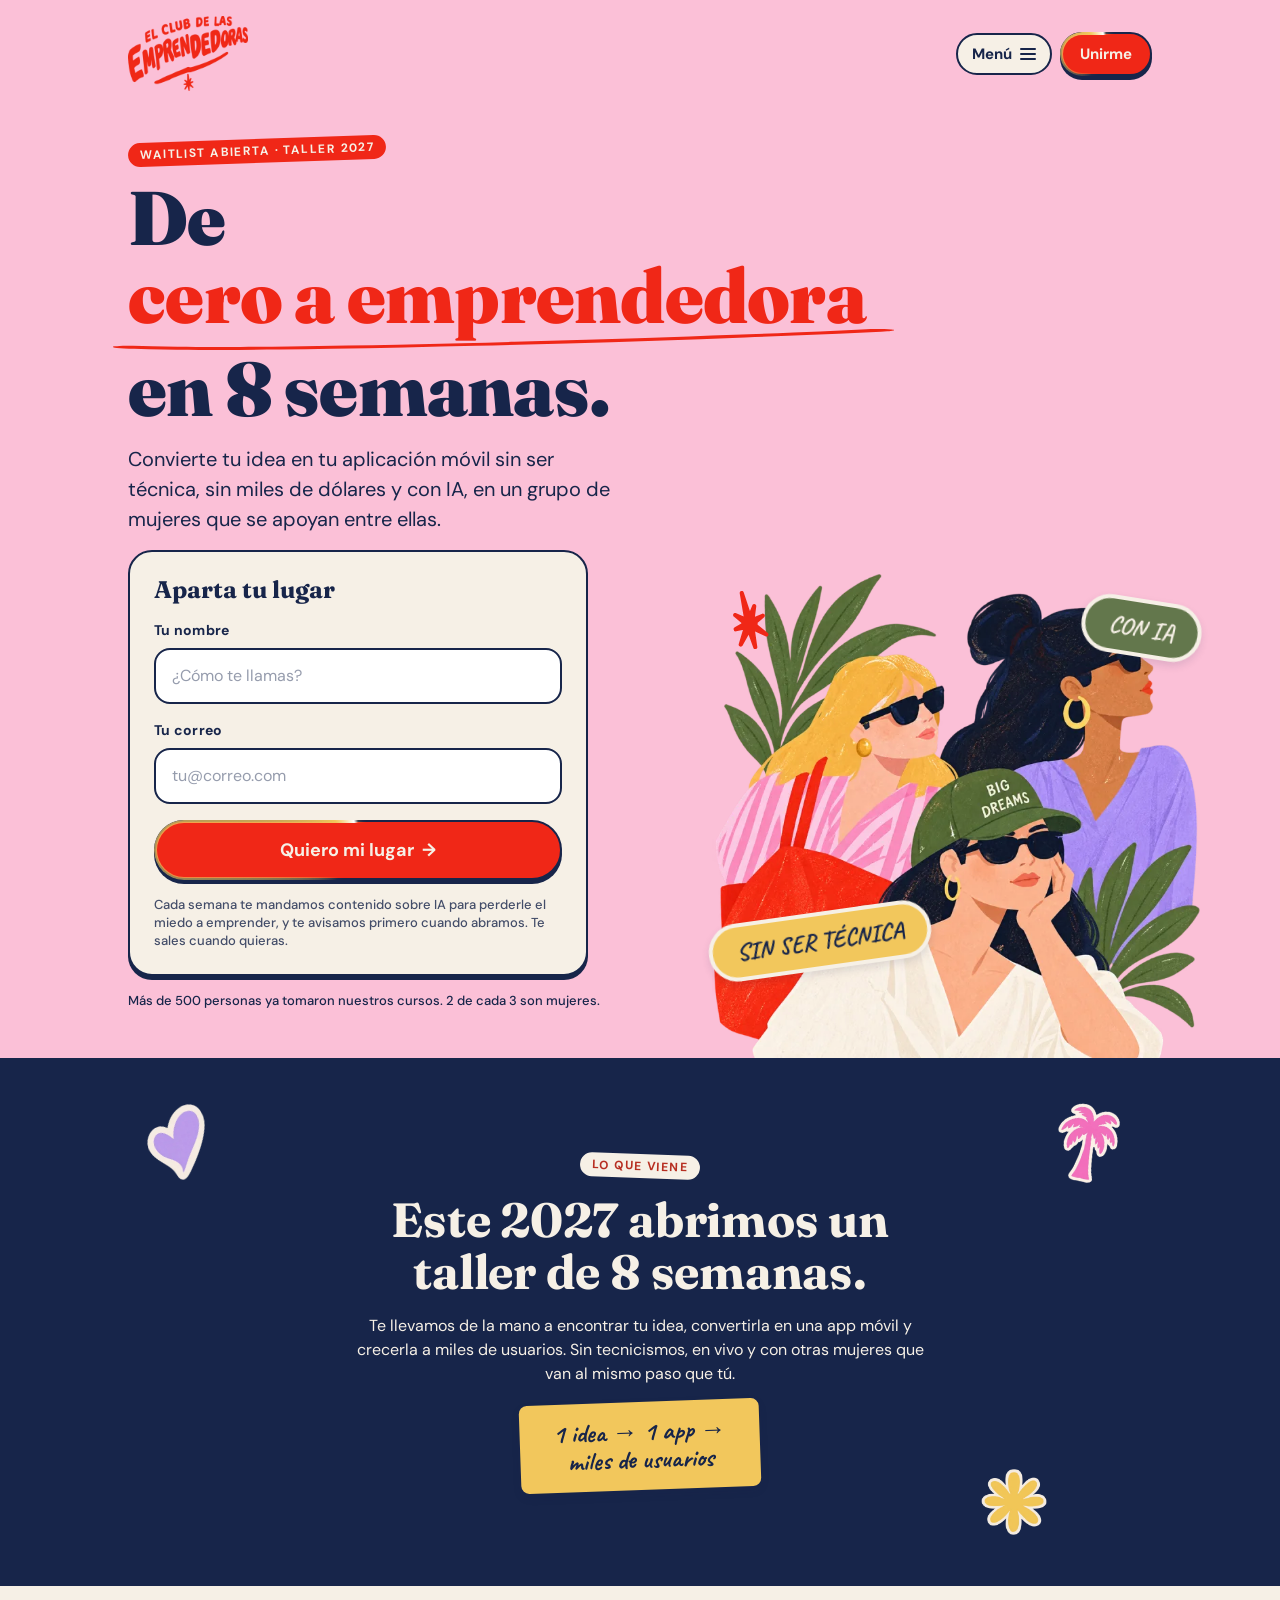
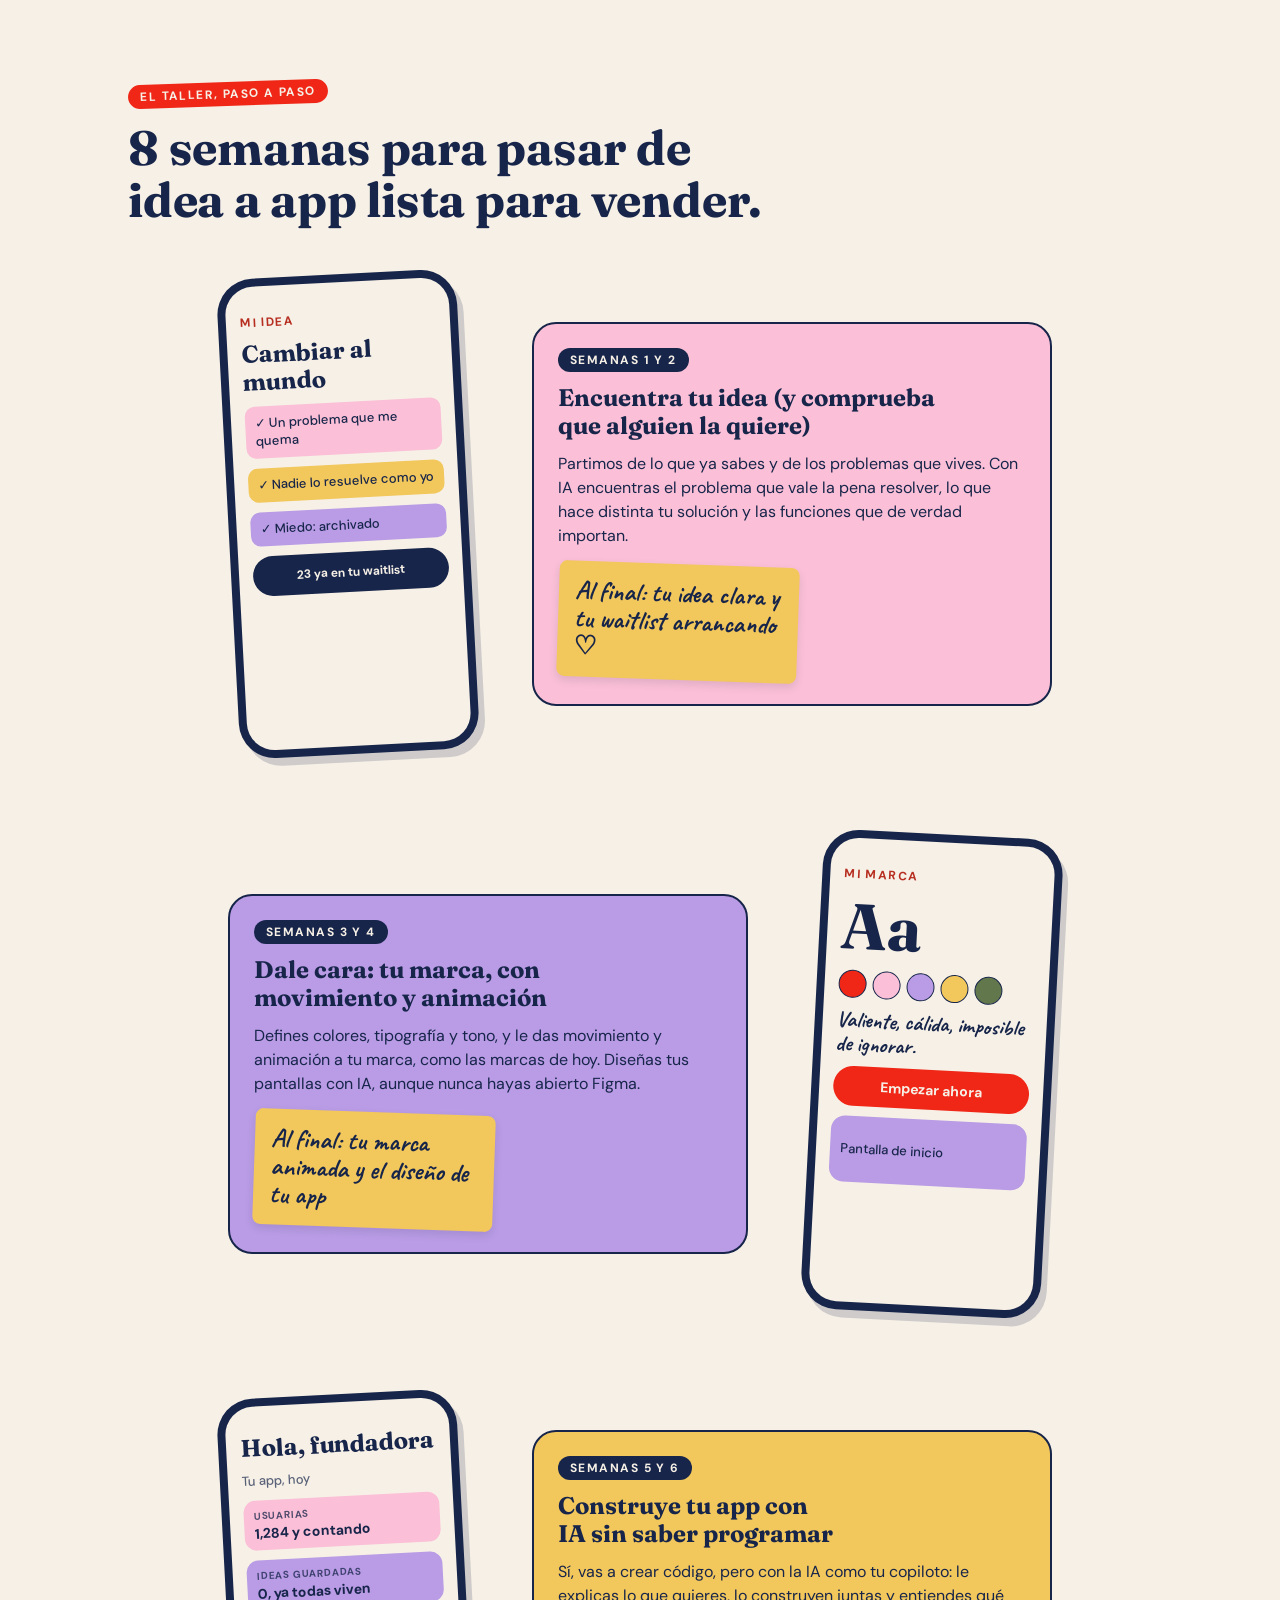
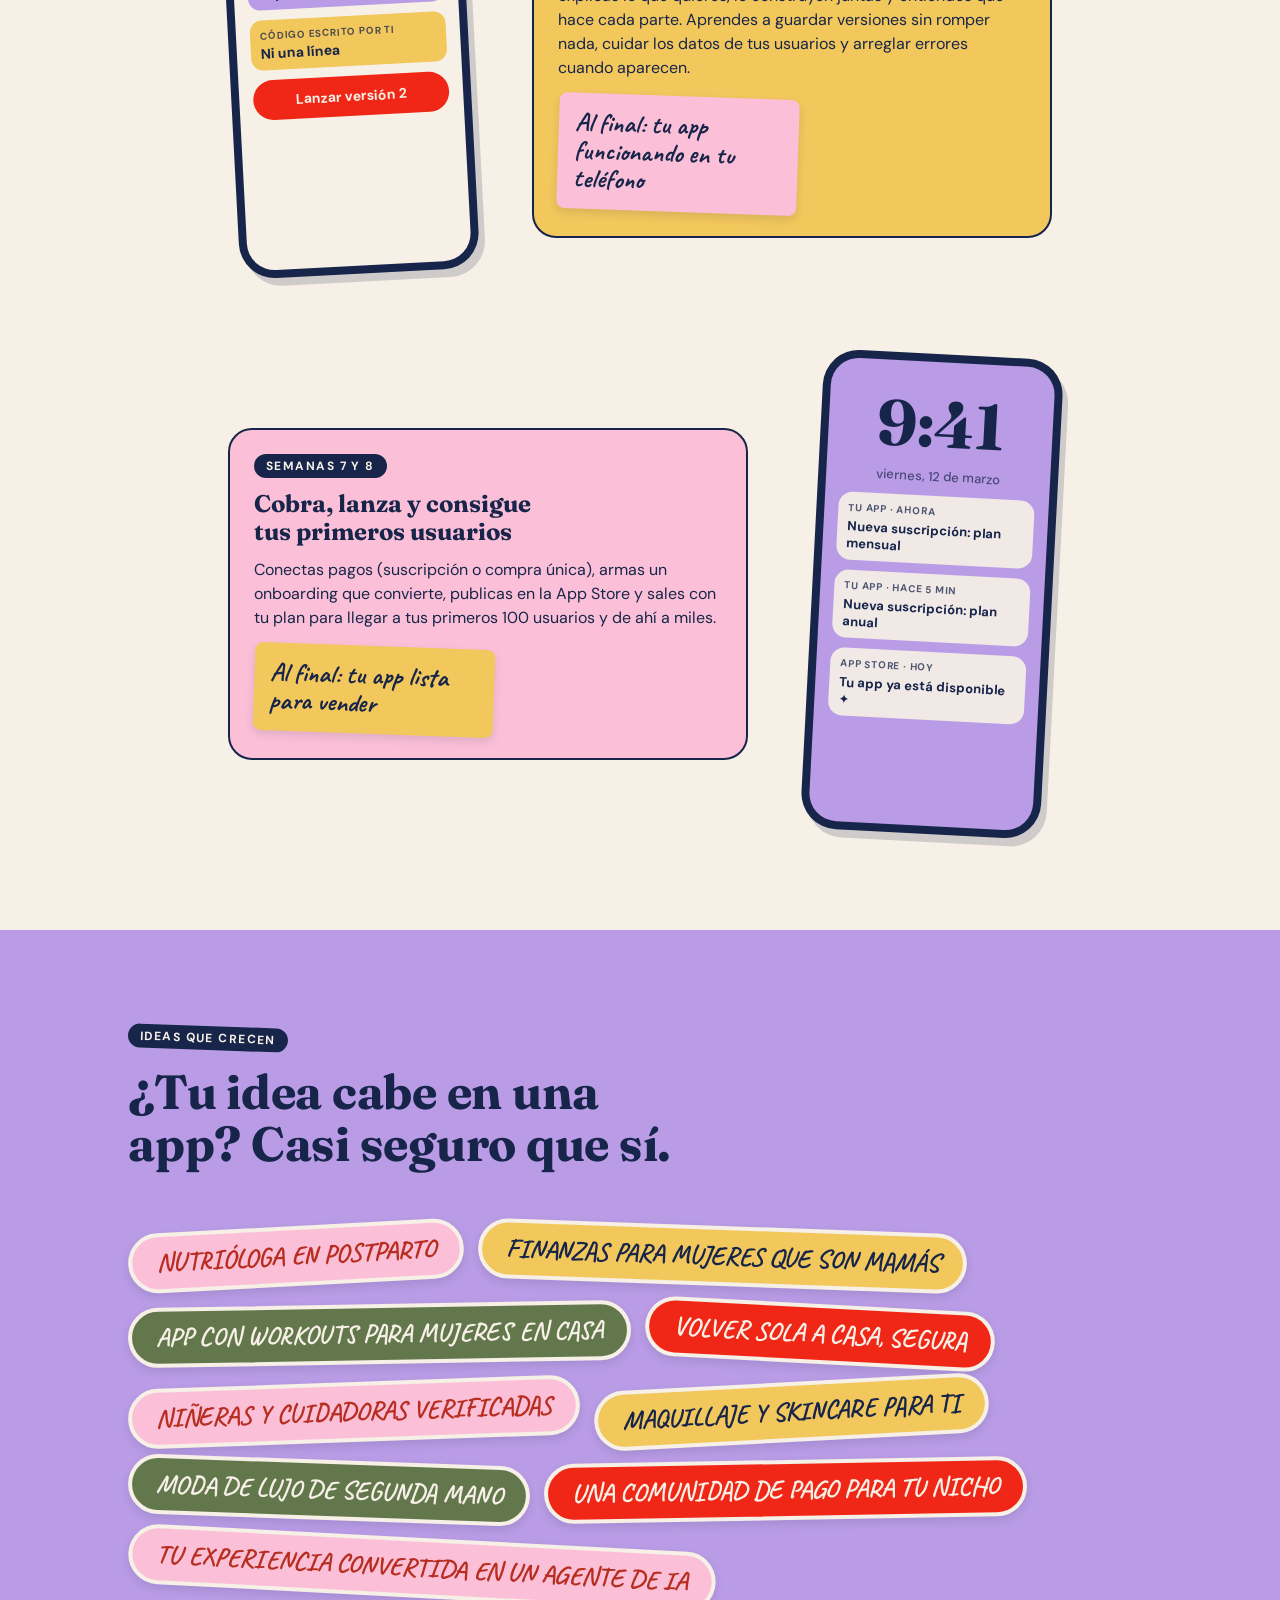
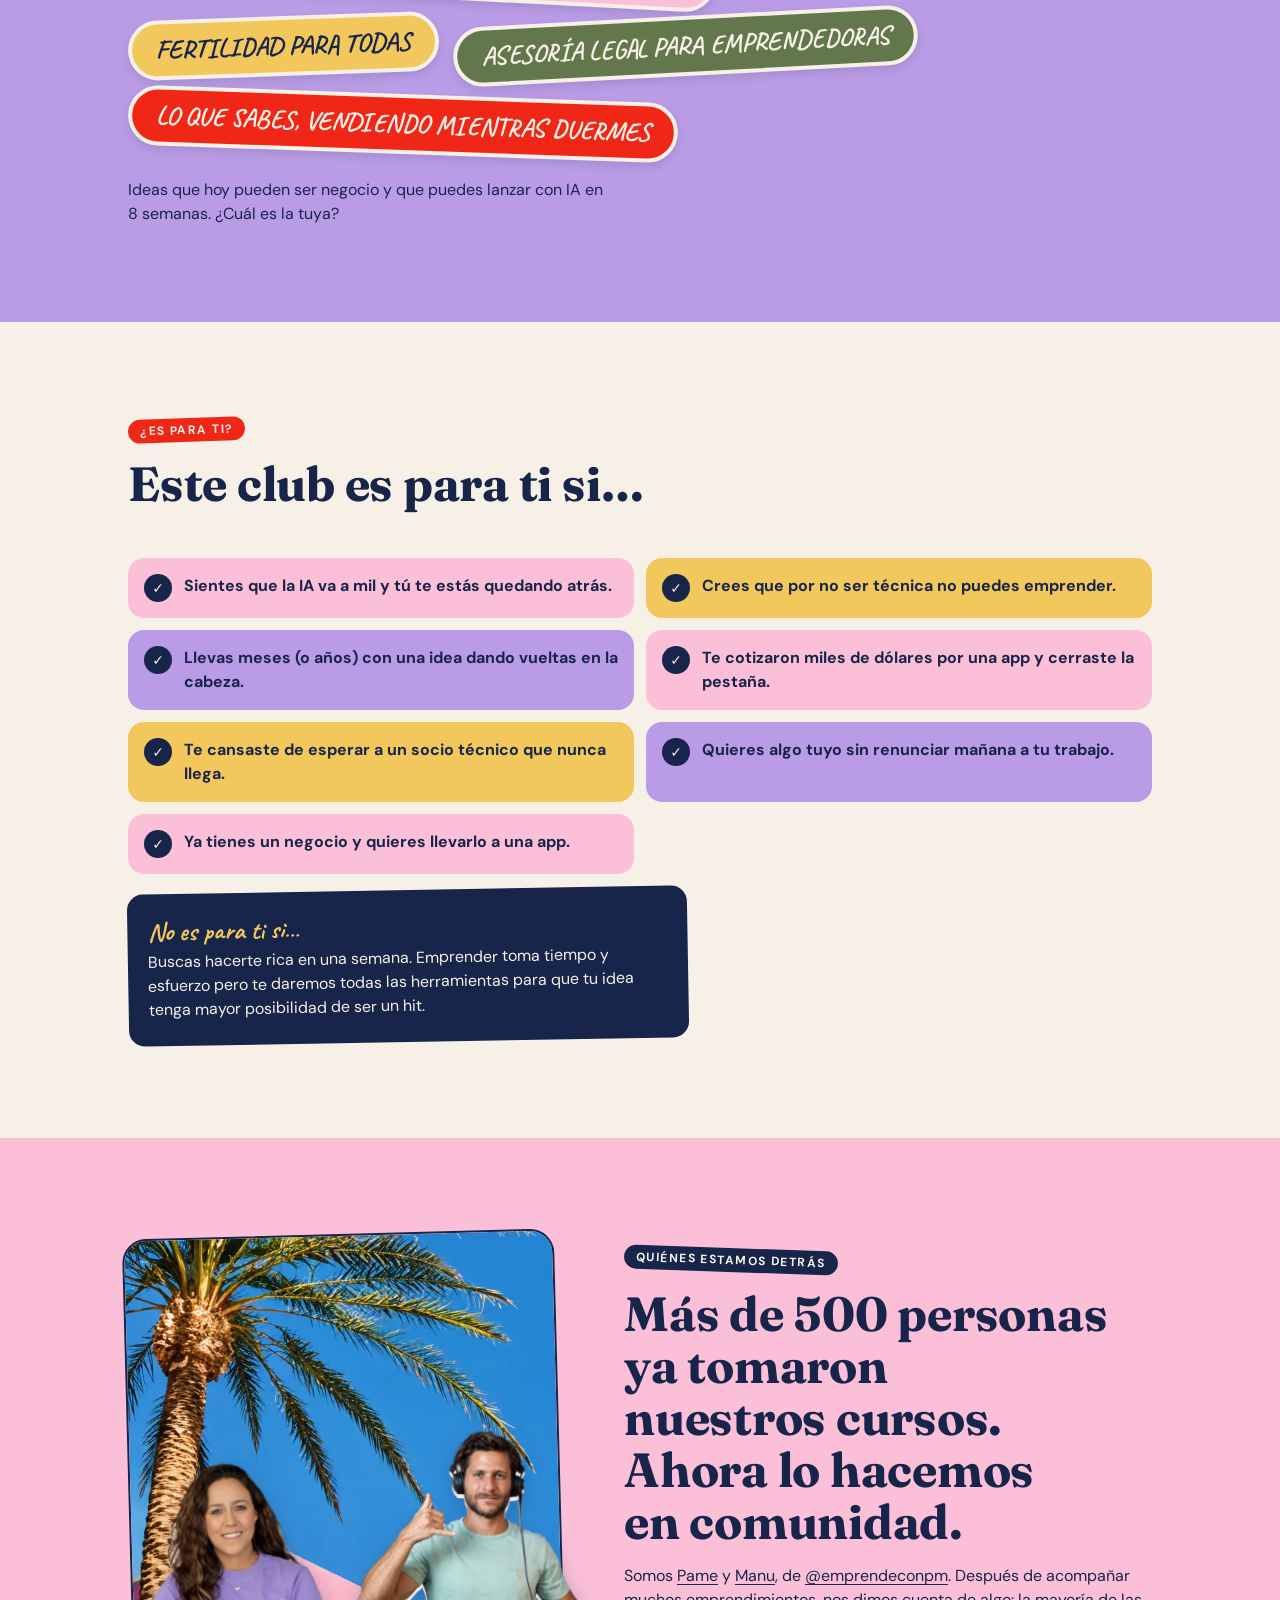
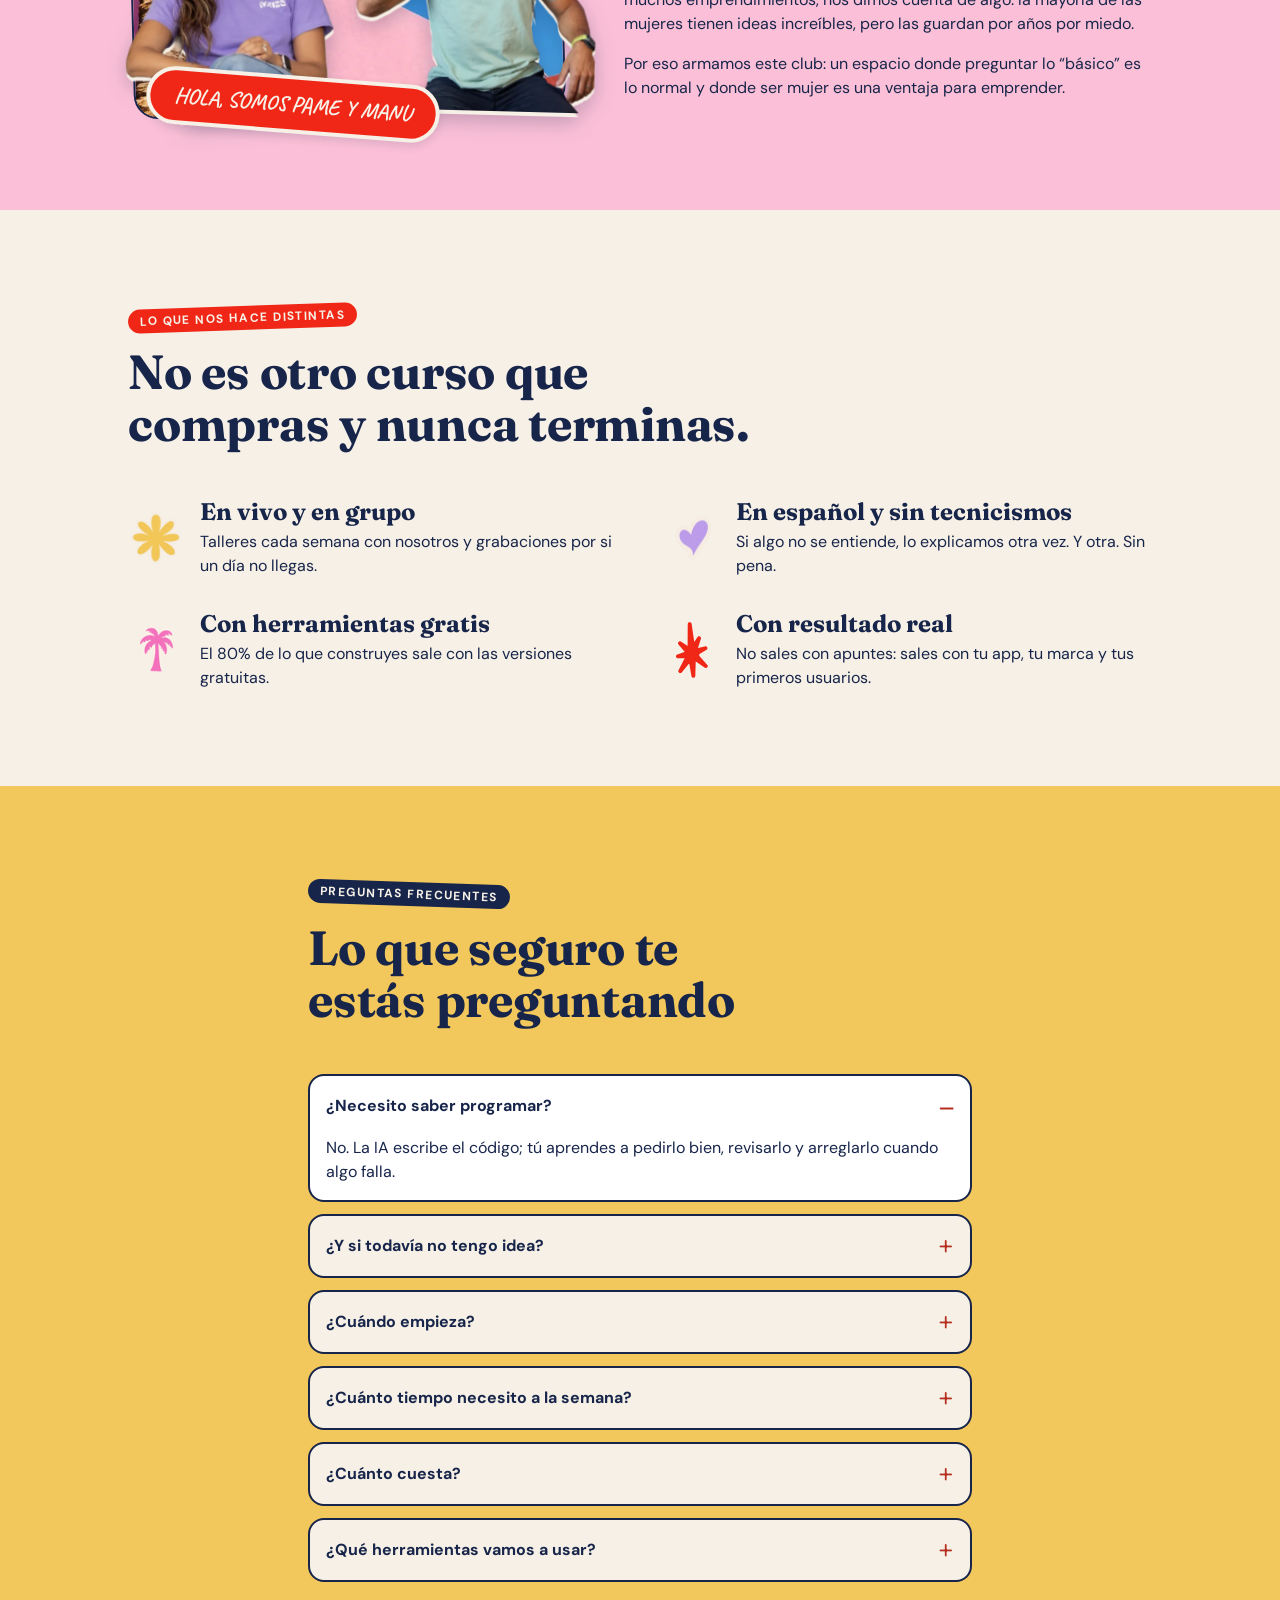
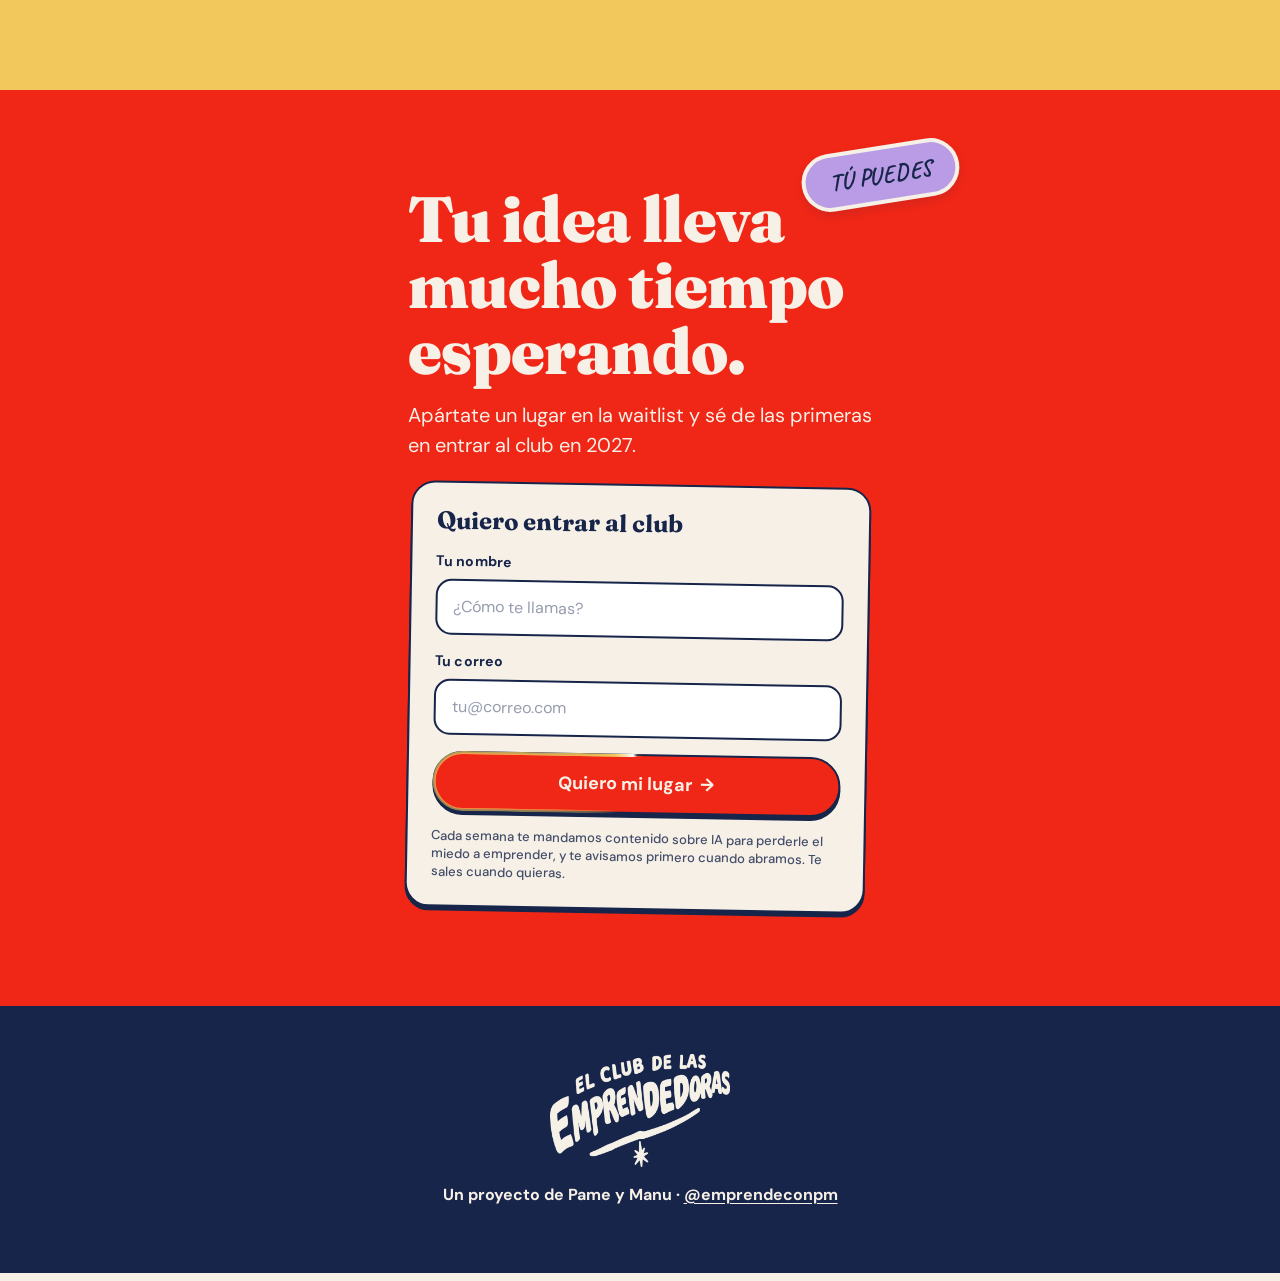
==== commit b0ec778a: "Merge c5010ac506e70e43f994d82ef9588a6b77143801 into ab28c86248286dd57b90d7f101dcbe678064297b" ====
--- a/site/index.html
+++ b/site/index.html
@@ -3,16 +3,16 @@
 <head>
   <meta charset="utf-8">
   <meta name="viewport" content="width=device-width, initial-scale=1, viewport-fit=cover">
-  <title>Crea tu app con IA (sin saber programar) · El Club de las Emprendedoras</title>
-  <meta name="description" content="Curso grabado para convertir tu idea en tu aplicación móvil sin ser técnica, sin miles de dólares y con IA. Empiezas hoy, avanzas a tu ritmo y pagas seguro con Hotmart.">
+  <title>El Club de las Emprendedoras · Waitlist 2027</title>
+  <meta name="description" content="De cero a emprendedora en 8 semanas. Convierte tu idea en tu aplicación móvil sin ser técnica, sin miles de dólares y con IA, en un grupo de mujeres que se apoyan entre ellas. Apártate un lugar en la waitlist.">
   <meta name="theme-color" content="#FBC0D7">
   <link rel="canonical" href="https://www.clubdelasemprendedoras.com/">
   <link rel="icon" href="assets/brand/asterisk.svg" type="image/svg+xml">
 
   <meta property="og:type" content="website">
   <meta property="og:locale" content="es_MX">
-  <meta property="og:title" content="Crea tu app con IA (sin saber programar)">
-  <meta property="og:description" content="De cero a emprendedora, a tu ritmo: un curso grabado para convertir tu idea en tu app móvil sin ser técnica y con IA. Empiezas hoy.">
+  <meta property="og:title" content="De cero a emprendedora en 8 semanas">
+  <meta property="og:description" content="Convierte tu idea en tu aplicación móvil sin ser técnica, sin miles de dólares y con IA, en un grupo de mujeres que se apoyan entre ellas.">
   <meta property="og:url" content="https://www.clubdelasemprendedoras.com/">
   <meta property="og:image" content="https://www.clubdelasemprendedoras.com/assets/img/og.jpg">
   <meta name="twitter:card" content="summary_large_image">
@@ -24,13 +24,12 @@
 
   <link rel="stylesheet" href="assets/tokens.css?v=3">
   <link rel="stylesheet" href="assets/styles.css?v=15">
-  <script src="assets/config.js?v=5"></script>
-  <script src="assets/app.js?v=10" defer></script>
-  <script src="assets/checkout.js?v=2" defer></script>
-  <script src="assets/motion.js?v=12" defer></script>
+  <script src="assets/config.js?v=4"></script>
+  <script src="assets/app.js?v=9" defer></script>
+  <script src="assets/motion.js?v=11" defer></script>
 </head>
 <body>
-  <a class="skip-link" href="#unirme">Ir a empezar el curso</a>
+  <a class="skip-link" href="#unirme">Ir al formulario de la waitlist</a>
 
   <!-- Club/Nav -->
   <header class="nav" data-nav>
@@ -41,7 +40,8 @@
       <details class="menu" data-menu>
         <summary class="menu__toggle"><span>Menú</span><span class="menu__icon" aria-hidden="true"></span></summary>
         <nav class="menu__panel" aria-label="Secciones">
-          <a class="menu__item menu__item--feature" href="/recetas/"><span class="kicker kicker--tomato">Nuevo</span><strong>Recetas de Emprendimiento e IA</strong><small>Pasos sencillos para ayudarte a emprender con IA</small></a>
+          <a class="menu__item menu__item--feature" href="/cursos/"><span class="kicker kicker--tomato">Nuevo</span><strong>Cursos</strong><small>Crea tu app o crece con contenido, a tu ritmo</small></a>
+          <a class="menu__item menu__item--feature menu__item--lilac" href="/recetas/"><span class="kicker kicker--navy">Gratis</span><strong>Recetas de Emprendimiento e IA</strong><small>Pasos sencillos para ayudarte a emprender con IA</small></a>
         </nav>
       </details>
       <a class="btn btn--sm" href="#unirme">Unirme</a>
@@ -53,23 +53,36 @@
     <section class="hero" aria-labelledby="hero-title">
       <div class="hero__inner">
         <div class="hero__copy">
-          <p class="kicker kicker--tomato tilt-l">Curso grabado · Empieza hoy</p>
+          <p class="kicker kicker--tomato tilt-l">Waitlist abierta · Taller 2027</p>
           <h1 id="hero-title" class="display">
-            De <span class="accent underline" data-jump>cero a emprendedora</span> y a tu ritmo.
+            De <span class="accent underline" data-jump>cero a emprendedora</span> en 8 semanas.
           </h1>
-          <p class="lead">Convierte tu idea en tu aplicación móvil sin ser técnica, sin miles de dólares y con IA. Las clases están grabadas: empiezas hoy y avanzas cuando puedas.</p>
-
-          <!-- Club/Buy Card -->
-          <div class="buy">
-            <h2 class="h3 buy__name">Crea tu app con IA <span>(sin saber programar)</span></h2>
-            <ul class="check-list buy__facts">
-              <li>Módulo introductorio, 5 módulos y 2 mini-módulos</li>
-              <li>Clases grabadas que ves cuando puedas</li>
-              <li>En español y sin tecnicismos</li>
-            </ul>
-            <a class="btn btn--block" href="https://pay.hotmart.com/U102178202X?checkoutMode=10" data-checkout="U102178202X" data-sck="landing-hero">Empieza hoy <span aria-hidden="true">→</span></a>
-            <p class="caption buy__safe">Pago seguro con Hotmart, aquí mismo. Ves el precio de tu país antes de pagar.</p>
-            <a class="buy__more" href="#temario">Ver el temario <span aria-hidden="true">↓</span></a>
+          <p class="lead">Convierte tu idea en tu aplicación móvil sin ser técnica, sin miles de dólares y con IA, en un grupo de mujeres que se apoyan entre ellas.</p>
+
+          <!-- Club/Waitlist Form -->
+          <div class="waitlist" id="unirme">
+            <form class="waitlist__form" data-waitlist novalidate>
+              <h2 class="h3">Aparta tu lugar</h2>
+              <div class="field">
+                <label for="hero-name">Tu nombre</label>
+                <input id="hero-name" name="name" type="text" autocomplete="given-name" placeholder="¿Cómo te llamas?" required maxlength="120">
+              </div>
+              <div class="field">
+                <label for="hero-email">Tu correo</label>
+                <input id="hero-email" name="email" type="email" inputmode="email" autocomplete="email" placeholder="tu@correo.com" required maxlength="254">
+                <p class="field__error" id="hero-email-error" hidden></p>
+              </div>
+              <div class="hp" aria-hidden="true">
+                <label for="hero-company">No llenes este campo</label>
+                <input id="hero-company" name="company" type="text" tabindex="-1" autocomplete="off">
+              </div>
+              <button class="btn btn--block" type="submit">
+                <span class="btn__label">Quiero mi lugar</span>
+                <span aria-hidden="true">→</span>
+              </button>
+              <p class="caption">Cada semana te mandamos contenido sobre IA para perderle el miedo a emprender, y te avisamos primero cuando abramos. Te sales cuando quieras.</p>
+              <p class="waitlist__status" role="status" aria-live="polite"></p>
+            </form>
           </div>
 
           <p class="caption hero__proof">Más de 500 personas ya tomaron nuestros cursos. 2 de cada 3 son mujeres.</p>
@@ -84,41 +97,26 @@
       </div>
     </section>
 
-    <!-- 02 Así funciona -->
+    <!-- 02 Promesa 2027 -->
     <section class="band" aria-labelledby="band-title">
       <img class="band__decor band__decor--heart" src="assets/img/lilac-heart.webp" width="72" height="69" alt="" aria-hidden="true" loading="lazy">
       <img class="band__decor band__decor--palm" src="assets/img/pink-palm.webp" width="64" height="74" alt="" aria-hidden="true" loading="lazy">
       <img class="band__decor band__decor--flower" src="assets/img/yellow-flower.webp" width="60" height="60" alt="" aria-hidden="true" loading="lazy">
       <div class="band__inner">
-        <p class="kicker kicker--cream tilt-r">Así funciona</p>
-        <h2 id="band-title" class="h2">Sin fechas ni horarios: empiezas hoy y vas a tu ritmo.</h2>
-        <p class="band__body">Te llevamos de la mano a encontrar tu idea, convertirla en una app móvil y lanzarla. Sin tecnicismos y con clases que ves cuando te acomode: en la noche, en tu hora de comida o el fin de semana.</p>
-        <p class="note note--butter tilt-l">1 idea → 1 app → tus primeros usuarios</p>
-      </div>
-    </section>
-
-    <!-- 03 Temario -->
-    <section class="section section--cream" id="temario" aria-labelledby="temario-title">
+        <p class="kicker kicker--cream tilt-r">Lo que viene</p>
+        <h2 id="band-title" class="h2">Este 2027 abrimos un taller de 8 semanas.</h2>
+        <p class="band__body">Te llevamos de la mano a encontrar tu idea, convertirla en una app móvil y crecerla a miles de usuarios. Sin tecnicismos, en vivo y con otras mujeres que van al mismo paso que tú.</p>
+        <p class="note note--butter tilt-l">1 idea → 1 app → miles de usuarios</p>
+      </div>
+    </section>
+
+    <!-- 03 El taller -->
+    <section class="section section--cream" id="taller" aria-labelledby="taller-title">
       <div class="section__inner">
         <header class="section__head">
-          <p class="kicker kicker--tomato tilt-l">El temario, paso a paso</p>
-          <h2 id="temario-title" class="h2">De idea a app lista para lanzar.</h2>
-          <p class="section__lede">Un módulo introductorio, 5 módulos y 2 mini-módulos. Cada módulo dura unas 2 horas y lo ves cuando tú quieras.</p>
+          <p class="kicker kicker--tomato tilt-l">El taller, paso a paso</p>
+          <h2 id="taller-title" class="h2">8 semanas para pasar de idea a app lista para vender.</h2>
         </header>
-
-        <article class="card-week card-week--butter card-week--solo temario__intro">
-          <p class="kicker kicker--navy">Módulo introductorio</p>
-          <h3 class="h3">Ser nativa de IA</h3>
-          <p>Antes de construir, le pierdes el miedo a la IA.</p>
-          <ul class="check-list">
-            <li>Por qué usar IA en tu vida profesional ya no es opcional</li>
-            <li>Qué es la IA y cómo funciona, sin tecnicismos</li>
-            <li>Los distintos modelos y para qué sirve cada uno</li>
-            <li>Cómo armar un buen prompt (la instrucción que le escribes a la IA)</li>
-            <li>Cómo personalizar tu modelo y conectarlo con tus herramientas</li>
-            <li>Todo listo para arrancar el curso</li>
-          </ul>
-        </article>
 
         <ol class="weeks">
           <!-- Club/Card/Week -->
@@ -134,9 +132,9 @@
               </div>
             </div>
             <article class="card-week card-week--pink">
-              <p class="kicker kicker--navy">Módulo 1</p>
-              <h3 class="h3">De idea a posicionamiento de producto</h3>
-              <p>Encuentras el problema principal de tus usuarios, eso que tú ves y nadie más, lo que hace distinta tu solución y las funciones que de verdad importan. Con IA mapeas y validas tu idea, y armas una primera versión sencilla para abrir tu waitlist.</p>
+              <p class="kicker kicker--navy">Semanas 1 y 2</p>
+              <h3 class="h3">Encuentra tu idea (y comprueba que alguien la quiere)</h3>
+              <p>Partimos de lo que ya sabes y de los problemas que vives. Con IA encuentras el problema que vale la pena resolver, lo que hace distinta tu solución y las funciones que de verdad importan.</p>
               <p class="note note--butter tilt-r">Al final: tu idea clara y tu waitlist arrancando ♡</p>
             </article>
           </li>
@@ -153,10 +151,10 @@
               </div>
             </div>
             <article class="card-week card-week--lilac">
-              <p class="kicker kicker--navy">Módulo 2</p>
-              <h3 class="h3">De posicionamiento a diseño</h3>
-              <p>Defines la tipografía, los colores, el tono y las emociones de tu marca, y bocetas tus primeras pantallas. Usas IA para crear diseños, estilos visuales, imágenes y animaciones para tu app, aunque nunca hayas abierto Figma.</p>
-              <p class="note note--butter tilt-r">Al final: tu identidad visual y los primeros diseños de tu app</p>
+              <p class="kicker kicker--navy">Semanas 3 y 4</p>
+              <h3 class="h3">Dale cara: tu marca, con movimiento y animación</h3>
+              <p>Defines colores, tipografía y tono, y le das movimiento y animación a tu marca, como las marcas de hoy. Diseñas tus pantallas con IA, aunque nunca hayas abierto Figma.</p>
+              <p class="note note--butter tilt-r">Al final: tu marca animada y el diseño de tu app</p>
             </article>
           </li>
 
@@ -165,17 +163,17 @@
               <div class="phone__screen">
                 <p class="screen-title">Hola, fundadora</p>
                 <p class="screen-caption">Tu app, hoy</p>
-                <p class="screen-class screen-row--pink"><small>Pantallas</small>5 y funcionando</p>
-                <p class="screen-class screen-row--lilac"><small>Versiones guardadas</small>12, ninguna rota</p>
+                <p class="screen-class screen-row--pink"><small>Usuarias</small>1,284 y contando</p>
+                <p class="screen-class screen-row--lilac"><small>Ideas guardadas</small>0, ya todas viven</p>
                 <p class="screen-class screen-row--butter"><small>Código escrito por ti</small>Ni una línea</p>
-                <p class="screen-btn">Probar mi app</p>
+                <p class="screen-btn">Lanzar versión 2</p>
               </div>
             </div>
             <article class="card-week card-week--butter">
-              <p class="kicker kicker--navy">Módulo 3</p>
-              <h3 class="h3">De diseño a app funcional</h3>
-              <p>Con prompts construyes pantallas y funciones sin programar: le explicas a la IA lo que quieres y lo arman juntas. Aprendes a guardar versiones para no romper nada, a proteger las claves secretas de tu app y a probarla y arreglar errores en tu computadora.</p>
-              <p class="note note--pink tilt-r">Al final: tu app funcionando en tu computadora</p>
+              <p class="kicker kicker--navy">Semanas 5 y 6</p>
+              <h3 class="h3">Construye tu app con IA sin saber programar</h3>
+              <p>Sí, vas a crear código, pero con la IA como tu copiloto: le explicas lo que quieres, lo construyen juntas y entiendes qué hace cada parte. Aprendes a guardar versiones sin romper nada, cuidar los datos de tus usuarios y arreglar errores cuando aparecen.</p>
+              <p class="note note--pink tilt-r">Al final: tu app funcionando en tu teléfono</p>
             </article>
           </li>
 
@@ -185,55 +183,18 @@
                 <p class="screen-time">9:41</p>
                 <p class="screen-caption">viernes, 12 de marzo</p>
                 <p class="screen-notif"><small>Tu app · ahora</small>Nueva suscripción: plan mensual</p>
-                <p class="screen-notif"><small>Tu app · hace 5 min</small>Nueva usuaria registrada</p>
-                <p class="screen-notif"><small>Tu app · hace 1 h</small>Nueva suscripción: plan anual</p>
+                <p class="screen-notif"><small>Tu app · hace 5 min</small>Nueva suscripción: plan anual</p>
+                <p class="screen-notif"><small>App Store · hoy</small>Tu app ya está disponible ✦</p>
               </div>
             </div>
             <article class="card-week card-week--pink">
-              <p class="kicker kicker--navy">Módulo 4</p>
-              <h3 class="h3">Almacenamiento y pagos</h3>
-              <p>Guardas la información de tu app, creas el registro de usuarios y aprendes a cuidar su privacidad. Después conectas los pagos dentro de la app: suscripción o compra única.</p>
-              <p class="note note--butter tilt-r">Al final: tu app registra usuarios y cobra de verdad</p>
+              <p class="kicker kicker--navy">Semanas 7 y 8</p>
+              <h3 class="h3">Cobra, lanza y consigue tus primeros usuarios</h3>
+              <p>Conectas pagos (suscripción o compra única), armas un onboarding que convierte, publicas en la App Store y sales con tu plan para llegar a tus primeros 100 usuarios y de ahí a miles.</p>
+              <p class="note note--butter tilt-r">Al final: tu app lista para vender</p>
             </article>
           </li>
-
-          <li class="week">
-            <div class="phone phone--tilt-l" aria-hidden="true">
-              <div class="phone__screen">
-                <p class="screen-kicker">App Store</p>
-                <p class="screen-title">Tu app</p>
-                <p class="screen-caption">Ya disponible ✦</p>
-                <p class="screen-class screen-row--butter"><small>★★★★★</small>“Justo lo que buscaba”</p>
-                <p class="screen-class screen-row--lilac"><small>Primeras usuarias</small>100 y contando</p>
-                <p class="screen-btn">Obtener</p>
-              </div>
-            </div>
-            <article class="card-week card-week--lilac">
-              <p class="kicker kicker--navy">Módulo 5</p>
-              <h3 class="h3">Lanzamiento y crecimiento</h3>
-              <p>Con IA haces que tu app vaya rápido y arreglas errores, la publicas en la App Store, consigues tus primeros 100 usuarios y aprendes a escuchar lo que te dicen para seguir mejorando.</p>
-              <p class="note note--butter tilt-r">Al final: tu app lista para lanzar</p>
-            </article>
-          </li>
         </ol>
-
-        <ul class="minis" aria-label="Mini-módulos">
-          <li class="card-week card-week--butter card-week--solo">
-            <p class="kicker kicker--navy">Mini-módulo</p>
-            <h3 class="h3">Dale inteligencia a tu app</h3>
-            <p>Pones un modelo de IA dentro de tu app para que cada persona sienta que la hicieron a su medida.</p>
-          </li>
-          <li class="card-week card-week--pink card-week--solo">
-            <p class="kicker kicker--navy">Mini-módulo</p>
-            <h3 class="h3">Crea un onboarding que convierte</h3>
-            <p>Diseñas las primeras pantallas que alguien ve al abrir tu app, para que la entienda antes de usarla y más gente pase de la prueba gratis a pagar.</p>
-          </li>
-        </ul>
-
-        <div class="temario__cta">
-          <a class="btn" href="https://pay.hotmart.com/U102178202X?checkoutMode=10" data-checkout="U102178202X" data-sck="landing-temario">Quiero empezar hoy <span aria-hidden="true">→</span></a>
-          <p class="caption">Pago seguro con Hotmart, sin salir de esta página.</p>
-        </div>
       </div>
     </section>
 
@@ -258,7 +219,7 @@
           <li class="sticker sticker--olive">Asesoría legal para emprendedoras</li>
           <li class="sticker sticker--tomato">Lo que sabes, vendiendo mientras duermes</li>
         </ul>
-        <p class="section__foot">Ideas que hoy pueden ser negocio y que puedes lanzar con IA. ¿Cuál es la tuya?</p>
+        <p class="section__foot">Ideas que hoy pueden ser negocio y que puedes lanzar con IA en 8 semanas. ¿Cuál es la tuya?</p>
       </div>
     </section>
 
@@ -267,7 +228,7 @@
       <div class="section__inner">
         <header class="section__head">
           <p class="kicker kicker--tomato tilt-l">¿Es para ti?</p>
-          <h2 id="para-ti-title" class="h2">Este curso es para ti si…</h2>
+          <h2 id="para-ti-title" class="h2">Este club es para ti si…</h2>
         </header>
         <ul class="for-you">
           <!-- Club/Card/ForYou -->
@@ -276,12 +237,12 @@
           <li class="for-you__item for-you__item--lilac">Llevas meses (o años) con una idea dando vueltas en la cabeza.</li>
           <li class="for-you__item for-you__item--pink">Te cotizaron miles de dólares por una app y cerraste la pestaña.</li>
           <li class="for-you__item for-you__item--butter">Te cansaste de esperar a un socio técnico que nunca llega.</li>
-          <li class="for-you__item for-you__item--lilac">Quieres algo tuyo sin renunciar mañana a tu trabajo, y aprender en tus tiempos.</li>
+          <li class="for-you__item for-you__item--lilac">Quieres algo tuyo sin renunciar mañana a tu trabajo.</li>
           <li class="for-you__item for-you__item--pink">Ya tienes un negocio y quieres llevarlo a una app.</li>
         </ul>
         <aside class="not-for-you">
           <p class="not-for-you__title">No es para ti si…</p>
-          <p>Buscas hacerte rica en una semana. Emprender toma tiempo y esfuerzo, pero te damos todas las herramientas para que tu idea tenga más posibilidades de ser un hit.</p>
+          <p>Buscas hacerte rica en una semana. Emprender toma tiempo y esfuerzo pero te daremos todas las herramientas para que tu idea tenga mayor posibilidad de ser un hit.</p>
         </aside>
       </div>
     </section>
@@ -297,9 +258,9 @@
         </figure>
         <div class="about__copy">
           <p class="kicker kicker--navy tilt-r">Quiénes estamos detrás</p>
-          <h2 id="quienes-title" class="h2">Más de 500 personas ya tomaron nuestros cursos. Este lo hicimos pensando en ti.</h2>
+          <h2 id="quienes-title" class="h2">Más de 500 personas ya tomaron nuestros cursos. Ahora lo hacemos en comunidad.</h2>
           <p>Somos <a href="https://www.instagram.com/pamevls/" target="_blank" rel="noopener">Pame</a> y <a href="https://www.instagram.com/thebreathmanu/" target="_blank" rel="noopener">Manu</a>, de <a href="https://www.instagram.com/emprendeconpm/" target="_blank" rel="noopener">@emprendeconpm</a>. Después de acompañar muchos emprendimientos, nos dimos cuenta de algo: la mayoría de las mujeres tienen ideas increíbles, pero las guardan por años por miedo.</p>
-          <p>Por eso grabamos este curso: todo explicado desde lo más básico, sin pena de no saber, y pensado para que lo hagas a tu ritmo y sin dejar tu trabajo. Aquí ser mujer es una ventaja para emprender.</p>
+          <p>Por eso armamos este club: un espacio donde preguntar lo “básico” es lo normal y donde ser mujer es una ventaja para emprender.</p>
         </div>
       </div>
     </section>
@@ -314,32 +275,21 @@
         <ul class="perks">
           <li class="perk">
             <img src="assets/img/yellow-flower.webp" width="56" height="56" alt="" loading="lazy">
-            <div><h3 class="h3">A tu ritmo, desde hoy</h3><p>Módulos de unas 2 horas que ves en la noche, en tu hora de comida o el fin de semana. Sin fechas que te persigan.</p></div>
+            <div><h3 class="h3">En vivo y en grupo</h3><p>Talleres cada semana con nosotros y grabaciones por si un día no llegas.</p></div>
           </li>
           <li class="perk">
             <img src="assets/img/lilac-heart.webp" width="56" height="54" alt="" loading="lazy">
-            <div><h3 class="h3">En español y sin tecnicismos</h3><p>Cada palabra rara viene explicada. Y si algo no queda claro, regresas a la clase y la vuelves a ver. Sin pena.</p></div>
+            <div><h3 class="h3">En español y sin tecnicismos</h3><p>Si algo no se entiende, lo explicamos otra vez. Y otra. Sin pena.</p></div>
           </li>
           <li class="perk">
             <img src="assets/img/pink-palm.webp" width="48" height="56" alt="" loading="lazy">
-            <div><h3 class="h3">Con herramientas gratis</h3><p>Cerca del 80% de lo que construyes sale con las versiones gratuitas.</p></div>
+            <div><h3 class="h3">Con herramientas gratis</h3><p>El 80% de lo que construyes sale con las versiones gratuitas.</p></div>
           </li>
           <li class="perk">
             <img src="assets/brand/asterisk.svg" width="32" height="56" alt="" loading="lazy">
-            <div><h3 class="h3">Con resultado real</h3><p>No sales con apuntes: sales con tu app, tu marca y un plan para tus primeros 100 usuarios.</p></div>
+            <div><h3 class="h3">Con resultado real</h3><p>No sales con apuntes: sales con tu app, tu marca y tus primeros usuarios.</p></div>
           </li>
         </ul>
-
-        <aside class="ingredientes needs" aria-labelledby="needs-title">
-          <h3 id="needs-title" class="h3">Lo que necesitas</h3>
-          <ul class="check-list">
-            <li>Tu idea, o las ganas de encontrarla (el módulo 1 te ayuda).</li>
-            <li>Una cuenta de ChatGPT, Claude o Gemini. Cualquiera sirve; te recomendamos pagar una.</li>
-            <li>Figma, Google Stitch, Lovable, GitHub y Supabase: para empezar, la versión gratis te alcanza.</li>
-            <li>Cursor o Bolt: te recomendamos pagar al menos un mes.</li>
-            <li>Para publicar tu app, la cuenta de desarrolladora: 99 USD al año en la App Store y 25 USD una sola vez en Google Play.</li>
-          </ul>
-        </aside>
       </div>
     </section>
 
@@ -353,52 +303,40 @@
         <!-- Club/FAQ Item -->
         <details class="faq__item" open>
           <summary>¿Necesito saber programar?</summary>
-          <p>No. La IA escribe el código; tú aprendes a pedírselo bien, revisarlo y arreglarlo cuando algo falla.</p>
-        </details>
-        <details class="faq__item">
-          <summary>¿Cuándo empiezo?</summary>
-          <p>Hoy mismo. Las clases ya están grabadas: en cuanto terminas tu pago, Hotmart te da acceso y arrancas con el módulo introductorio.</p>
-        </details>
-        <details class="faq__item">
-          <summary>¿Cuánto tiempo necesito?</summary>
-          <p>Tú pones el ritmo: no hay fechas ni horarios. Cada módulo dura unas 2 horas, más el rato que le dediques a avanzar en tu app. Está pensado para hacerlo sin dejar tu trabajo.</p>
+          <p>No. La IA escribe el código; tú aprendes a pedirlo bien, revisarlo y arreglarlo cuando algo falla.</p>
         </details>
         <details class="faq__item">
           <summary>¿Y si todavía no tengo idea?</summary>
-          <p>Perfecto: el módulo 1 es justo para eso. Encuentras el problema que vale la pena resolver y sales con tu idea clara.</p>
+          <p>Perfecto, las semanas 1 y 2 son justo para eso. Sales con una idea clara y probada con personas reales.</p>
         </details>
         <details class="faq__item">
-          <summary>¿Qué herramientas tengo que pagar?</summary>
-          <p>Casi todo se puede hacer con versiones gratis. Te recomendamos pagar una IA (ChatGPT, Claude o Gemini) y al menos un mes de Cursor o Bolt. Para publicar tu app pagas la cuenta de desarrolladora: 99 USD al año en la App Store y 25 USD una sola vez en Google Play.</p>
+          <summary>¿Cuándo empieza?</summary>
+          <p>En 2027. Las que están en la waitlist conocen la fecha antes que nadie.</p>
         </details>
         <details class="faq__item">
-          <summary>¿Cuánto cuesta y cómo pago?</summary>
-          <p>Pagas con Hotmart aquí mismo, sin salir de la página. Ahí ves el precio de tu país antes de pagar y las formas de pago que tienes: tarjeta y, según tu país, cuotas o meses.</p>
+          <summary>¿Cuánto tiempo necesito a la semana?</summary>
+          <p>Calcula entre 4 y 6 horas: el taller en vivo y un rato para avanzar en tu app. Está pensado para hacerlo sin dejar tu trabajo.</p>
         </details>
         <details class="faq__item">
-          <summary>¿Y si no me convence?</summary>
-          <p>Tu compra tiene la garantía de Hotmart: si sientes que no es para ti, puedes pedir tu reembolso a Hotmart dentro del plazo de la garantía.</p>
+          <summary>¿Cuánto cuesta?</summary>
+          <p>Lo anunciamos primero a la waitlist, antes de abrir inscripciones al público.</p>
         </details>
+        <details class="faq__item">
+          <summary>¿Qué herramientas vamos a usar?</summary>
+          <p>ChatGPT, Claude, Gemini, Figma, Lovable, Cursor o Claude Code y Supabase. Casi todas tienen versión gratis. Para publicar tu app pagas la cuenta de desarrolladora: 99 USD al año en App Store y 25 USD una sola vez en Google Play.</p>
+        </details>
       </div>
     </section>
 
     <!-- 09 CTA final -->
-    <section class="cta" id="unirme" aria-labelledby="cta-title">
+    <section class="cta" aria-labelledby="cta-title">
       <div class="cta__inner">
         <span class="sticker sticker--lilac cta__sticker" aria-hidden="true">Tú puedes</span>
         <h2 id="cta-title" class="display display--inverse">Tu idea lleva mucho tiempo esperando.</h2>
-        <p class="lead lead--inverse">Empieza hoy y avanza a tu ritmo, sin ser técnica y con IA.</p>
-
-        <div class="buy buy--tilt">
-          <p class="h3 buy__name">Crea tu app con IA <span>(sin saber programar)</span></p>
-          <a class="btn btn--block" href="https://pay.hotmart.com/U102178202X?checkoutMode=10" data-checkout="U102178202X" data-sck="landing-cta">Empieza hoy <span aria-hidden="true">→</span></a>
-          <p class="caption buy__safe">Pago seguro con Hotmart, aquí mismo. Ves el precio de tu país antes de pagar.</p>
-        </div>
-
-        <div class="waitlist waitlist--soft">
+        <p class="lead lead--inverse">Apártate un lugar en la waitlist y sé de las primeras en entrar al club en 2027.</p>
+        <div class="waitlist waitlist--tilt">
           <form class="waitlist__form" data-waitlist novalidate>
-            <h3 class="h3">¿Todavía no te decides?</h3>
-            <p>Cada semana te mandamos una receta y noticias de IA para perderle el miedo a emprender. Gratis.</p>
+            <h3 class="h3">Quiero entrar al club</h3>
             <div class="field">
               <label for="cta-name">Tu nombre</label>
               <input id="cta-name" name="name" type="text" autocomplete="given-name" placeholder="¿Cómo te llamas?" required maxlength="120">
@@ -413,10 +351,10 @@
               <input id="cta-company" name="company" type="text" tabindex="-1" autocomplete="off">
             </div>
             <button class="btn btn--block" type="submit">
-              <span class="btn__label">Quiero el newsletter</span>
+              <span class="btn__label">Quiero mi lugar</span>
               <span aria-hidden="true">→</span>
             </button>
-            <p class="caption">Te sales cuando quieras.</p>
+            <p class="caption">Cada semana te mandamos contenido sobre IA para perderle el miedo a emprender, y te avisamos primero cuando abramos. Te sales cuando quieras.</p>
             <p class="waitlist__status" role="status" aria-live="polite"></p>
           </form>
         </div>
@@ -428,8 +366,9 @@
   <footer class="footer">
     <img src="assets/brand/logo-cream.webp" width="180" height="112" alt="El Club de las Emprendedoras" loading="lazy">
     <p class="footer__by">Un proyecto de Pame y Manu · <a href="https://www.instagram.com/emprendeconpm/" target="_blank" rel="noopener">@emprendeconpm</a></p>
-    <p class="caption"><a href="/recetas/">Recetas de Emprendimiento e IA</a> · © 2026 El Club de las Emprendedoras.</p>
+    <p class="caption"><a href="/cursos/">Cursos</a> · <a href="/recetas/">Recetas de Emprendimiento e IA</a> · © 2026 El Club de las Emprendedoras.</p>
   </footer>
+
 
   <!-- Step 2: profile questions (optional), one at a time -->
   <dialog class="profile" id="profile" aria-labelledby="profile-title">
@@ -439,13 +378,13 @@
       <div class="profile__body">
         <section class="profile__step profile__step--intro" data-step>
           <p class="kicker kicker--tomato">Paso 2 de 2 · opcional</p>
-          <h2 id="profile-title" class="h2"><span data-profile-name>¡Listo!</span> Ya estás en el newsletter.</h2>
-          <p>¿Nos cuentas un poco más de ti? Son preguntas cortitas, una a la vez. Con esto armamos recetas y cursos a tu medida.</p>
+          <h2 id="profile-title" class="h2"><span data-profile-name>¡Listo!</span> Ya tienes tu lugar.</h2>
+          <p>¿Nos cuentas un poco más de ti? Son preguntas cortitas, una a la vez. Con esto armamos el taller a tu medida.</p>
           <div class="profile__ok"><button class="btn" type="button" data-next><span class="btn__label">Va, empecemos</span> →</button><p class="profile__enter">Toma 1 minuto</p></div>
         </section>
         <section class="profile__step" data-step hidden>
           <div class="field">
-            <label for="p-whatsapp">Tu WhatsApp <span class="profile__hint">(para avisarte cuando tengamos algo nuevo)</span></label>
+            <label for="p-whatsapp">Tu WhatsApp <span class="profile__hint">(para avisarte primero cuando abramos)</span></label>
             <input id="p-whatsapp" name="whatsapp" type="tel" inputmode="tel" autocomplete="tel" placeholder="+52 55 1234 5678" maxlength="30">
           </div>
           <div class="profile__ok"><button class="btn" type="button" data-next><span class="btn__label">OK</span> ✓</button><p class="profile__enter">o presiona <kbd>Enter ↵</kbd></p></div>
@@ -491,7 +430,7 @@
         </section>
         <section class="profile__step" data-step data-auto hidden>
           <fieldset class="profile__q">
-            <legend>¿Qué te interesa más ahorita?</legend>
+            <legend>¿Qué te interesaría más para 2027?</legend>
             <div class="chips-select">
               <label class="chip"><input type="radio" name="interes_2027" value="Encontrar y validar mi idea"><span>Encontrar y validar mi idea</span></label>
               <label class="chip"><input type="radio" name="interes_2027" value="Crear mi app con IA"><span>Crear mi app con IA</span></label>
@@ -503,7 +442,7 @@
         </section>
         <section class="profile__step" data-step data-auto hidden>
           <fieldset class="profile__q">
-            <legend>¿Qué es lo que más te trabaría al tomar un curso?</legend>
+            <legend>¿Qué es lo que más te trabaría durante el taller?</legend>
             <div class="chips-select">
               <label class="chip"><input type="radio" name="traba_taller" value="La parte técnica"><span>La parte técnica</span></label>
               <label class="chip"><input type="radio" name="traba_taller" value="Encontrar el tiempo"><span>Encontrar el tiempo</span></label>
@@ -516,7 +455,7 @@
         </section>
         <section class="profile__step" data-step data-auto hidden>
           <fieldset class="profile__q">
-            <legend>¿En qué momento te acomoda más aprender?</legend>
+            <legend>¿Qué ritmo y horario te funcionan mejor?</legend>
             <div class="chips-select">
               <label class="chip"><input type="radio" name="horario" value="Entre semana en la noche"><span>Entre semana en la noche</span></label>
               <label class="chip"><input type="radio" name="horario" value="Entre semana a mediodía"><span>Entre semana a mediodía</span></label>
@@ -561,7 +500,7 @@
         <section class="profile__step profile__step--done" data-step hidden>
           <img src="assets/img/pink-heart.webp" width="64" height="59" alt="">
           <h2 class="h2">¡Gracias!</h2>
-          <p>Con esto armamos recetas y cursos pensando en ti. Nos vemos en tu correo.</p>
+          <p>Con esto armamos el taller pensando en ti. Te avisamos antes que a nadie cuando abramos.</p>
           <div class="profile__ok"><button class="btn" type="button" data-profile-skip><span class="btn__label">Listo</span></button></div>
         </section>
       </div>
@@ -578,7 +517,7 @@
     <div class="waitlist__success" tabindex="-1">
       <img src="assets/img/pink-heart.webp" width="64" height="59" alt="">
       <p class="h3" data-success-title></p>
-      <p>Desde esta semana te llega el newsletter: una receta y noticias de IA para que le pierdas el miedo a emprender. Revisa tu correo (y promociones, por si acaso).</p>
+      <p>Te avisamos antes que a nadie cuando abramos el taller. Y desde esta semana te llega contenido sobre IA para que le pierdas el miedo a emprender. Revisa tu correo (y promociones, por si acaso).</p>
     </div>
   </template>
 </body>
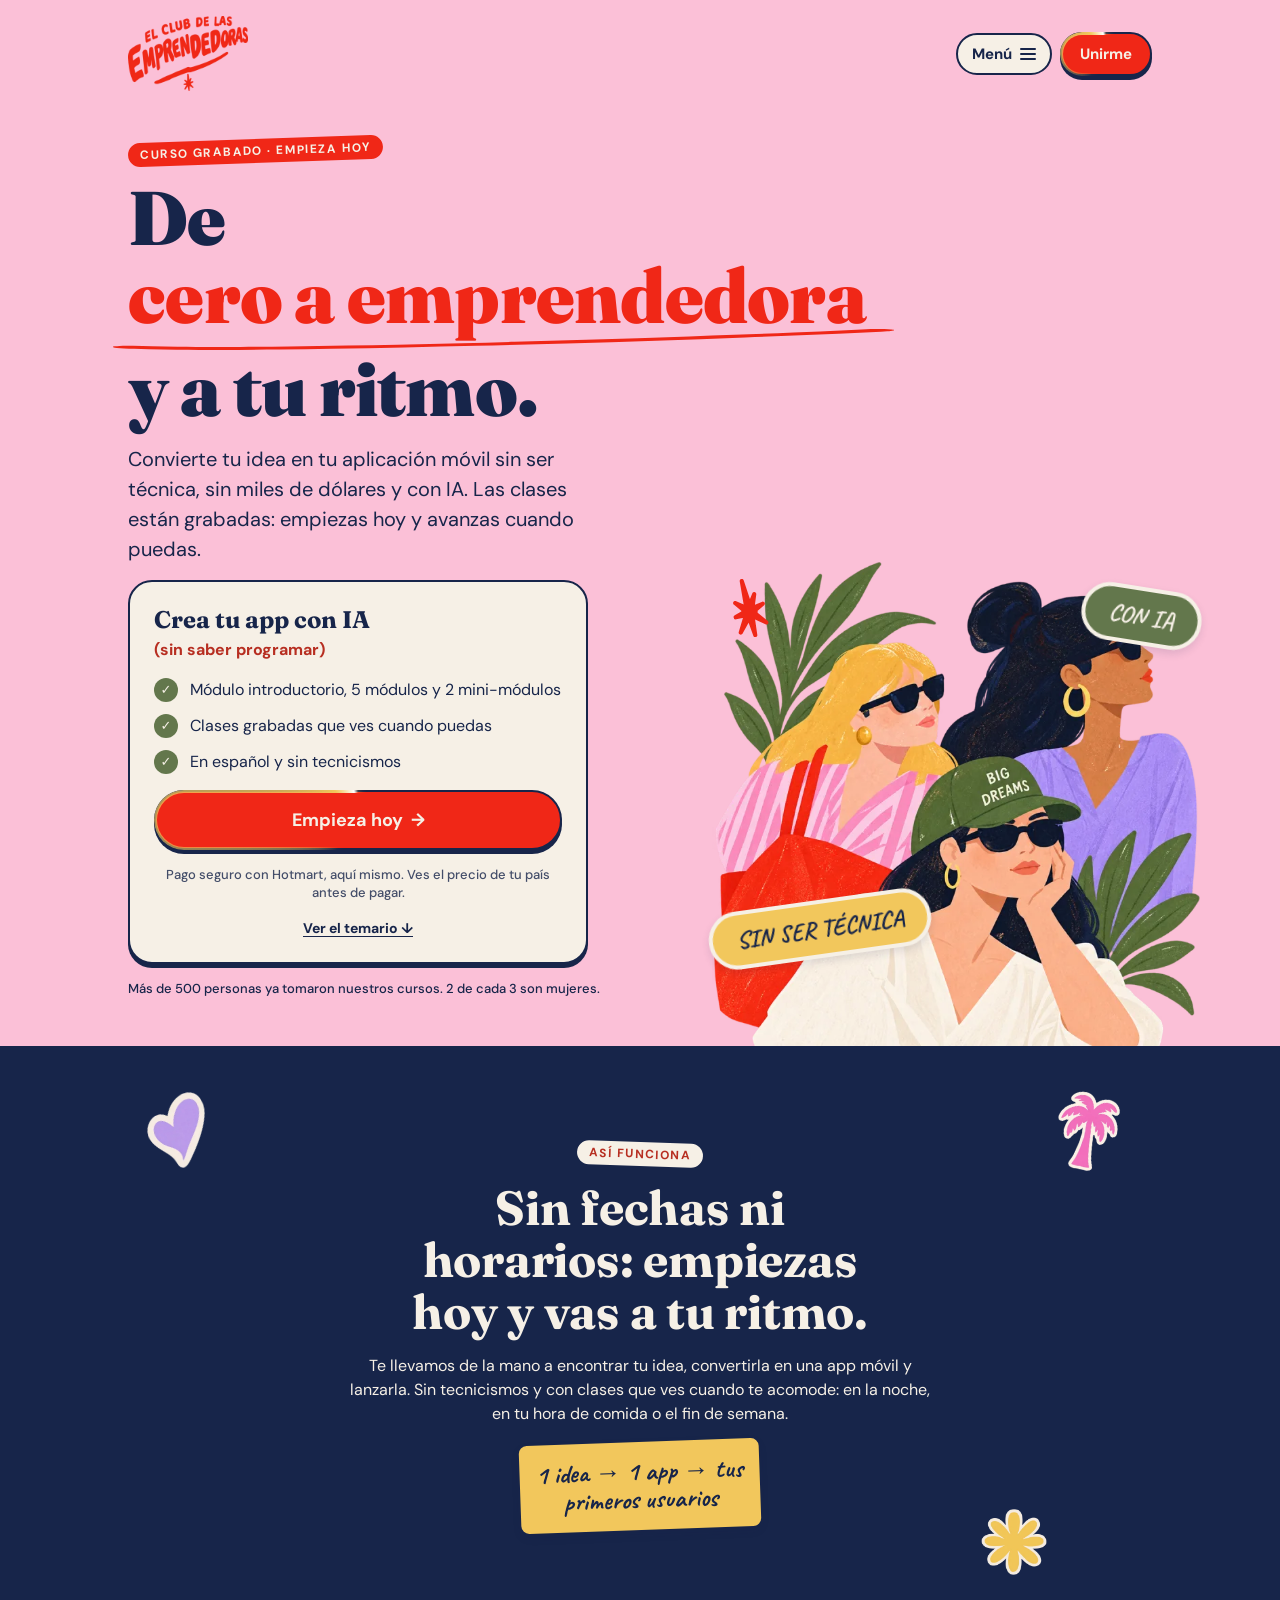
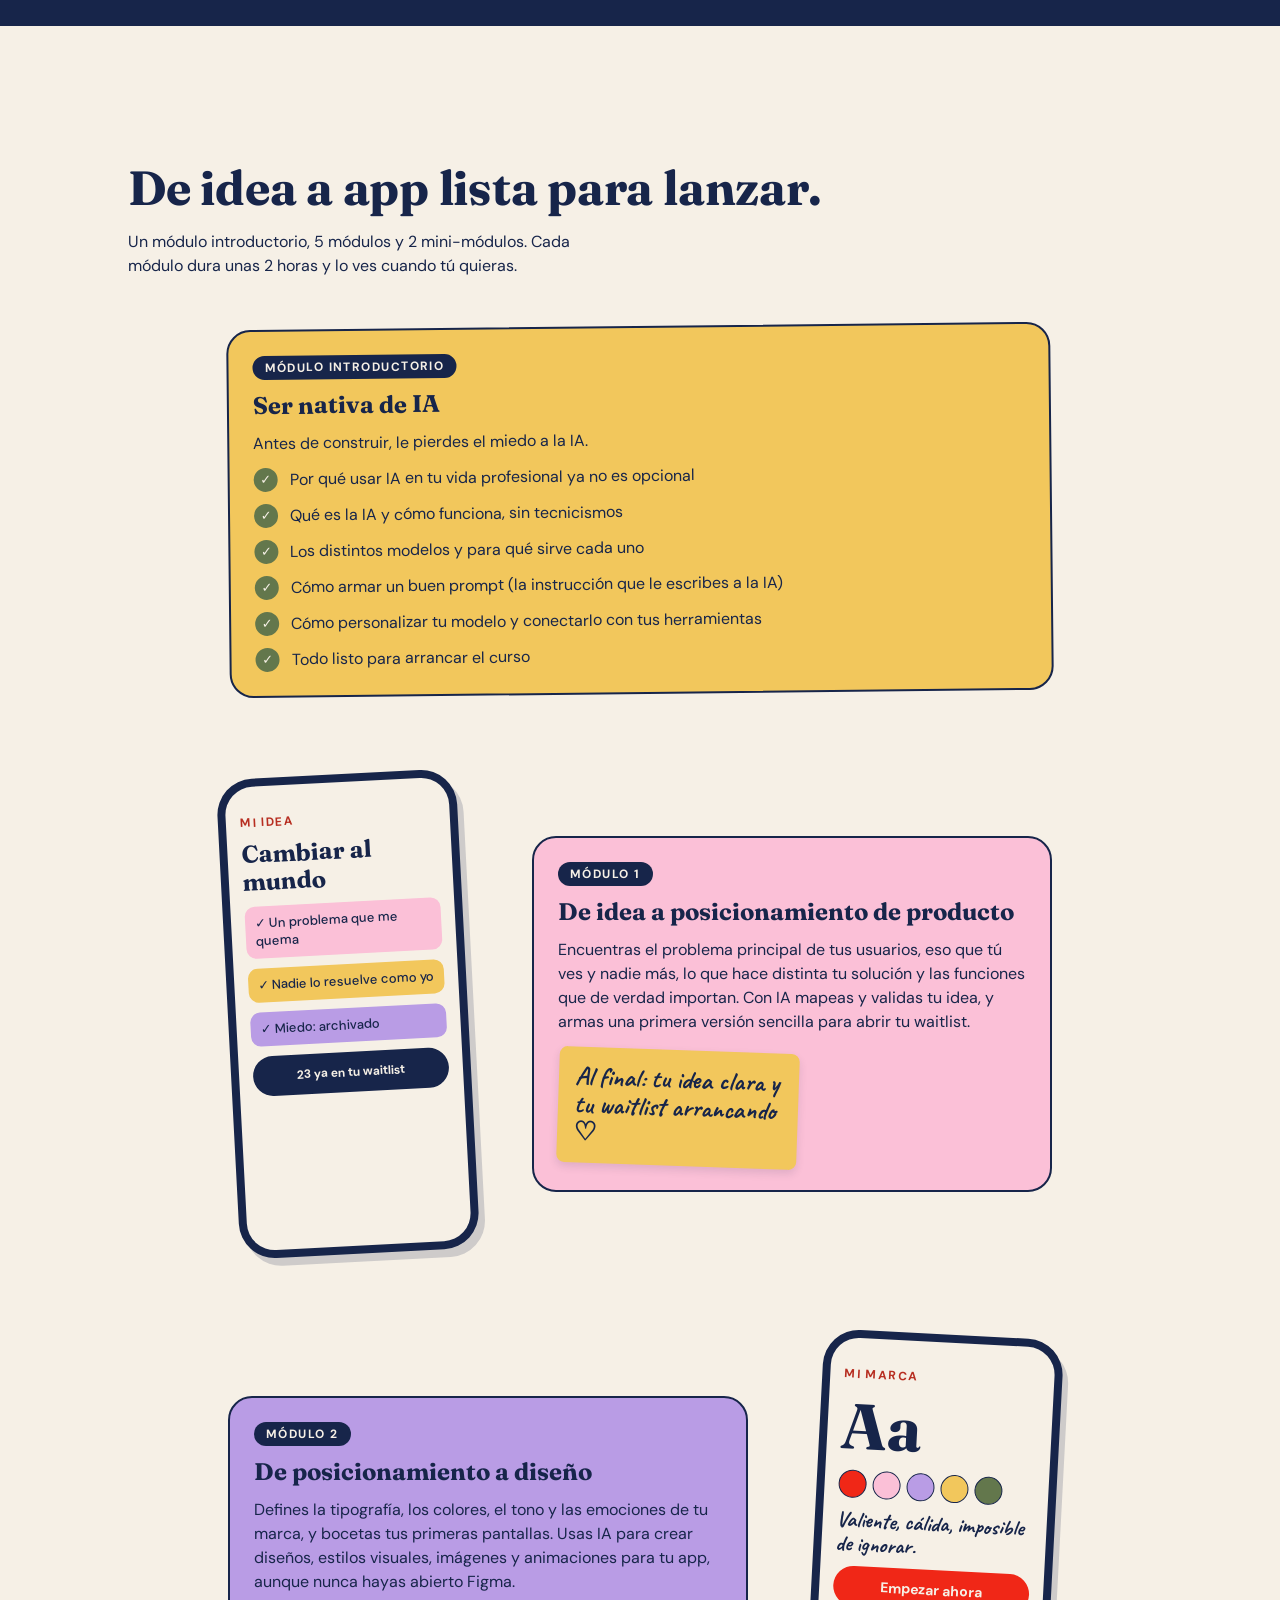
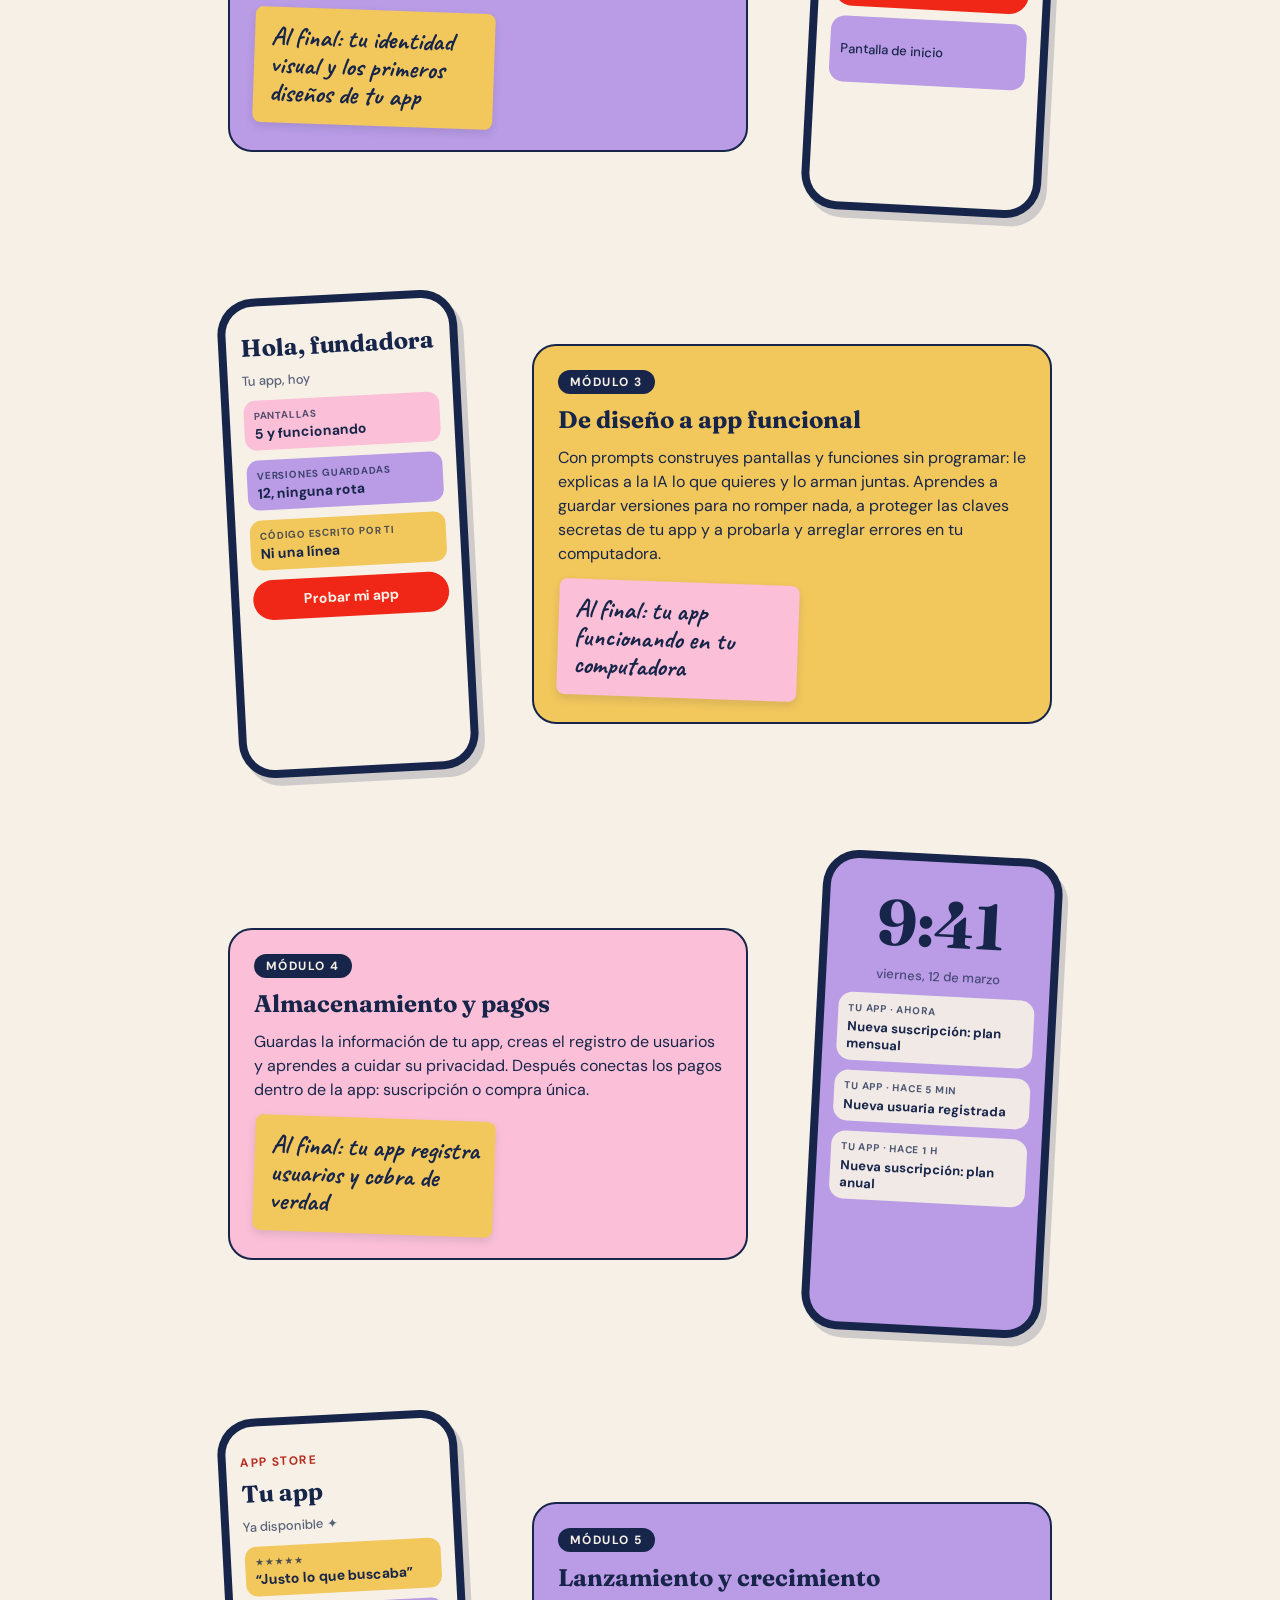
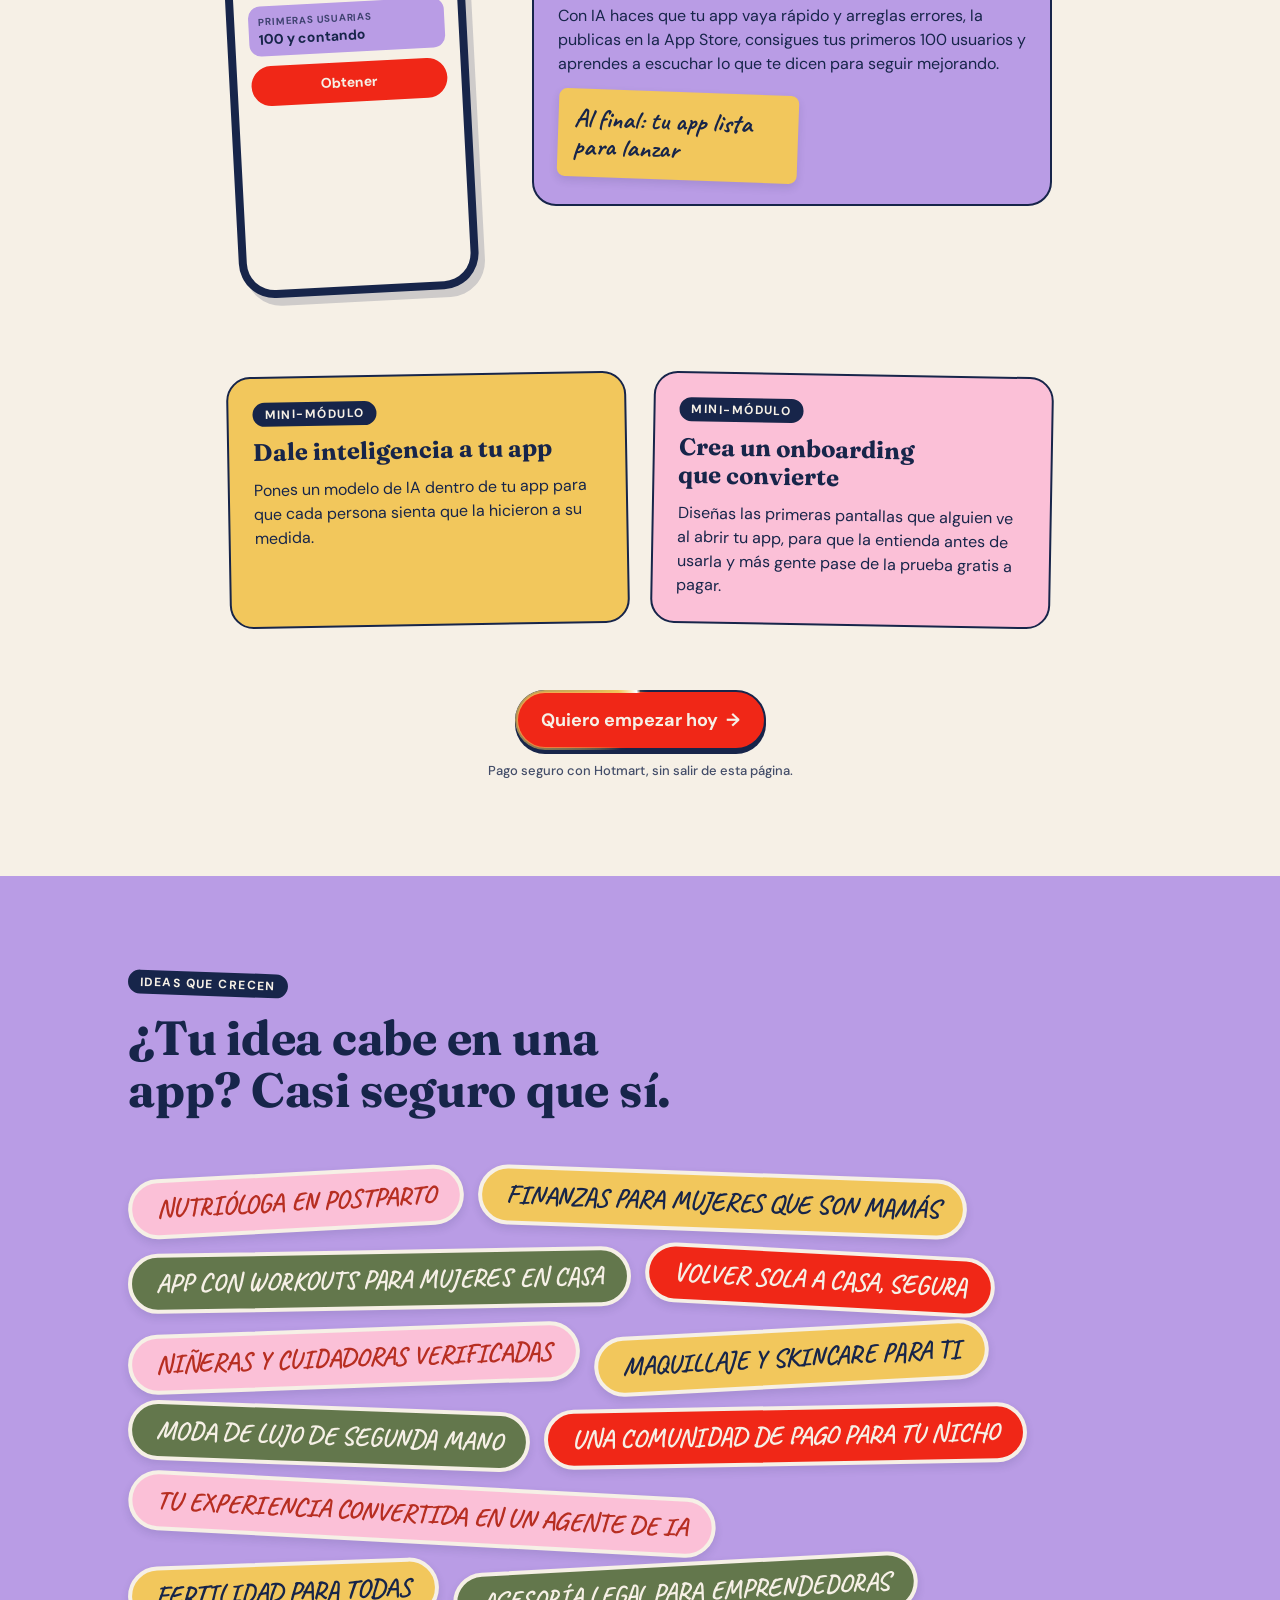
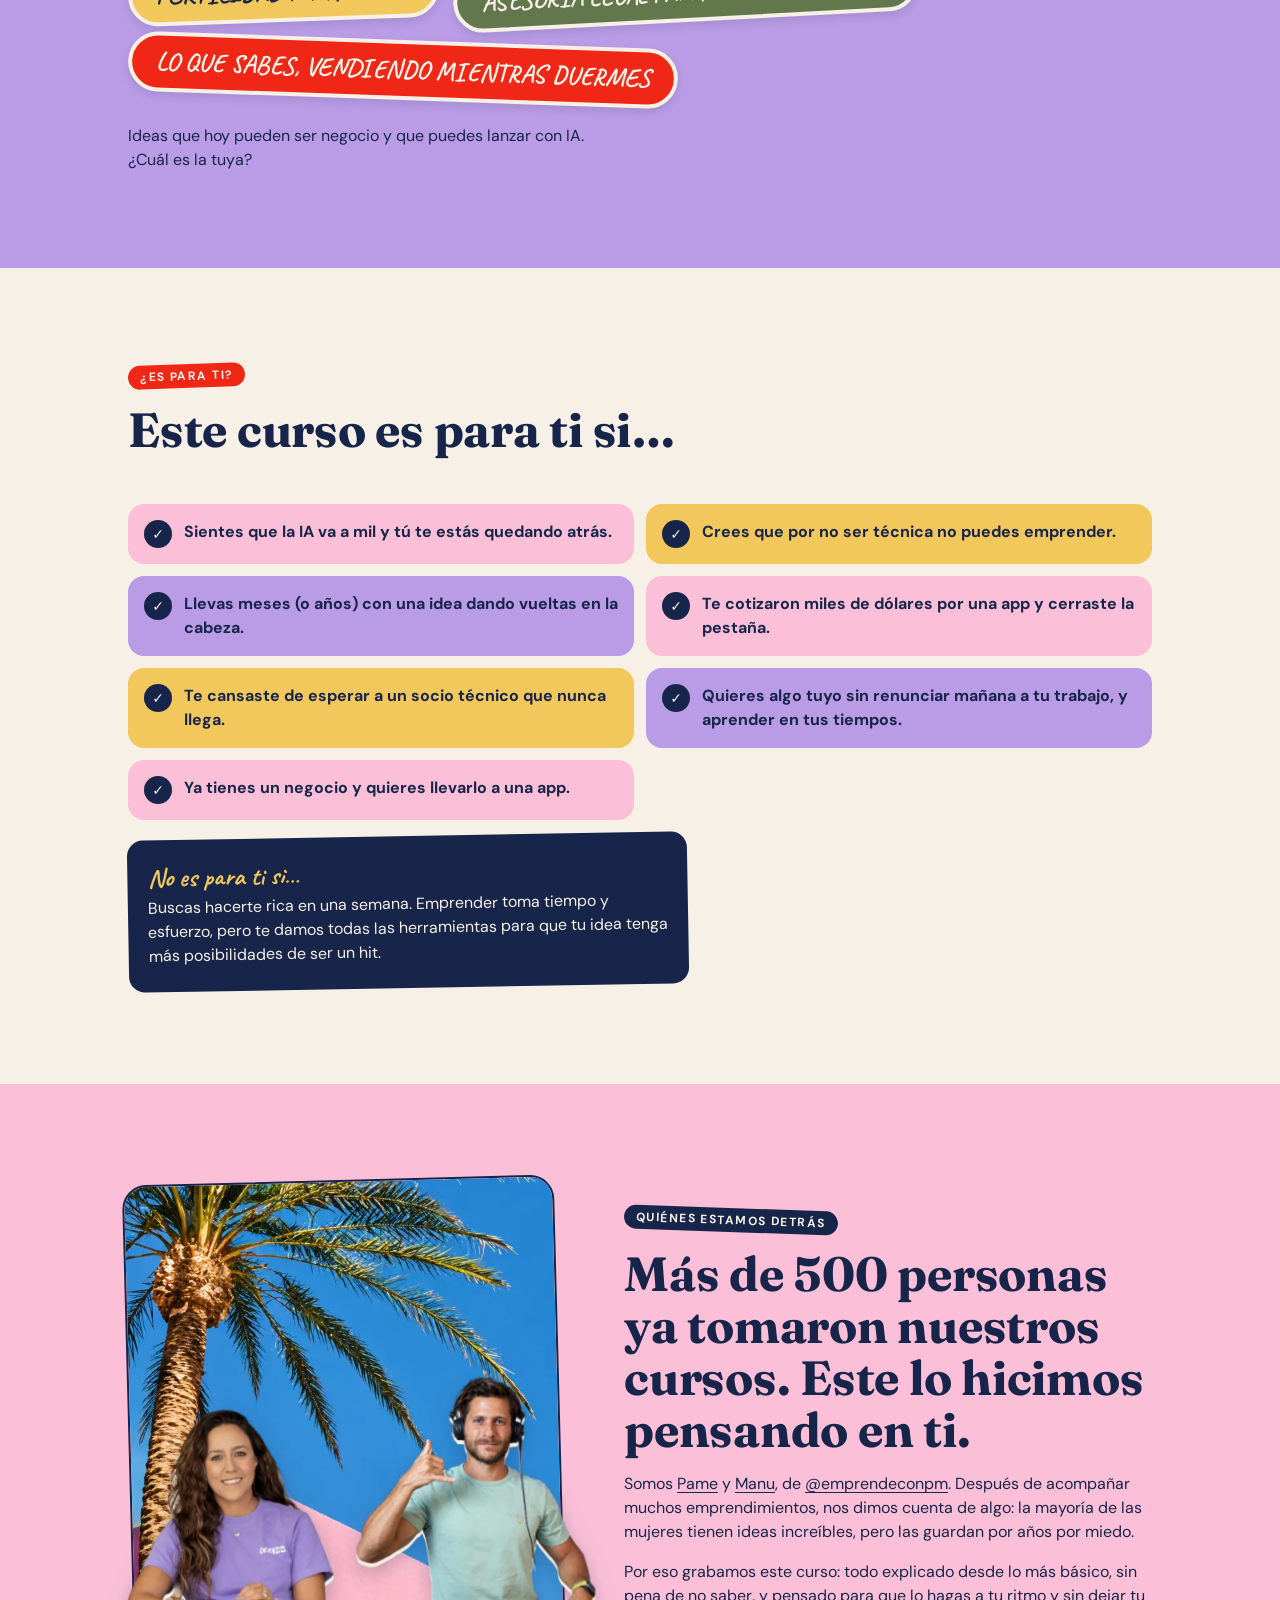
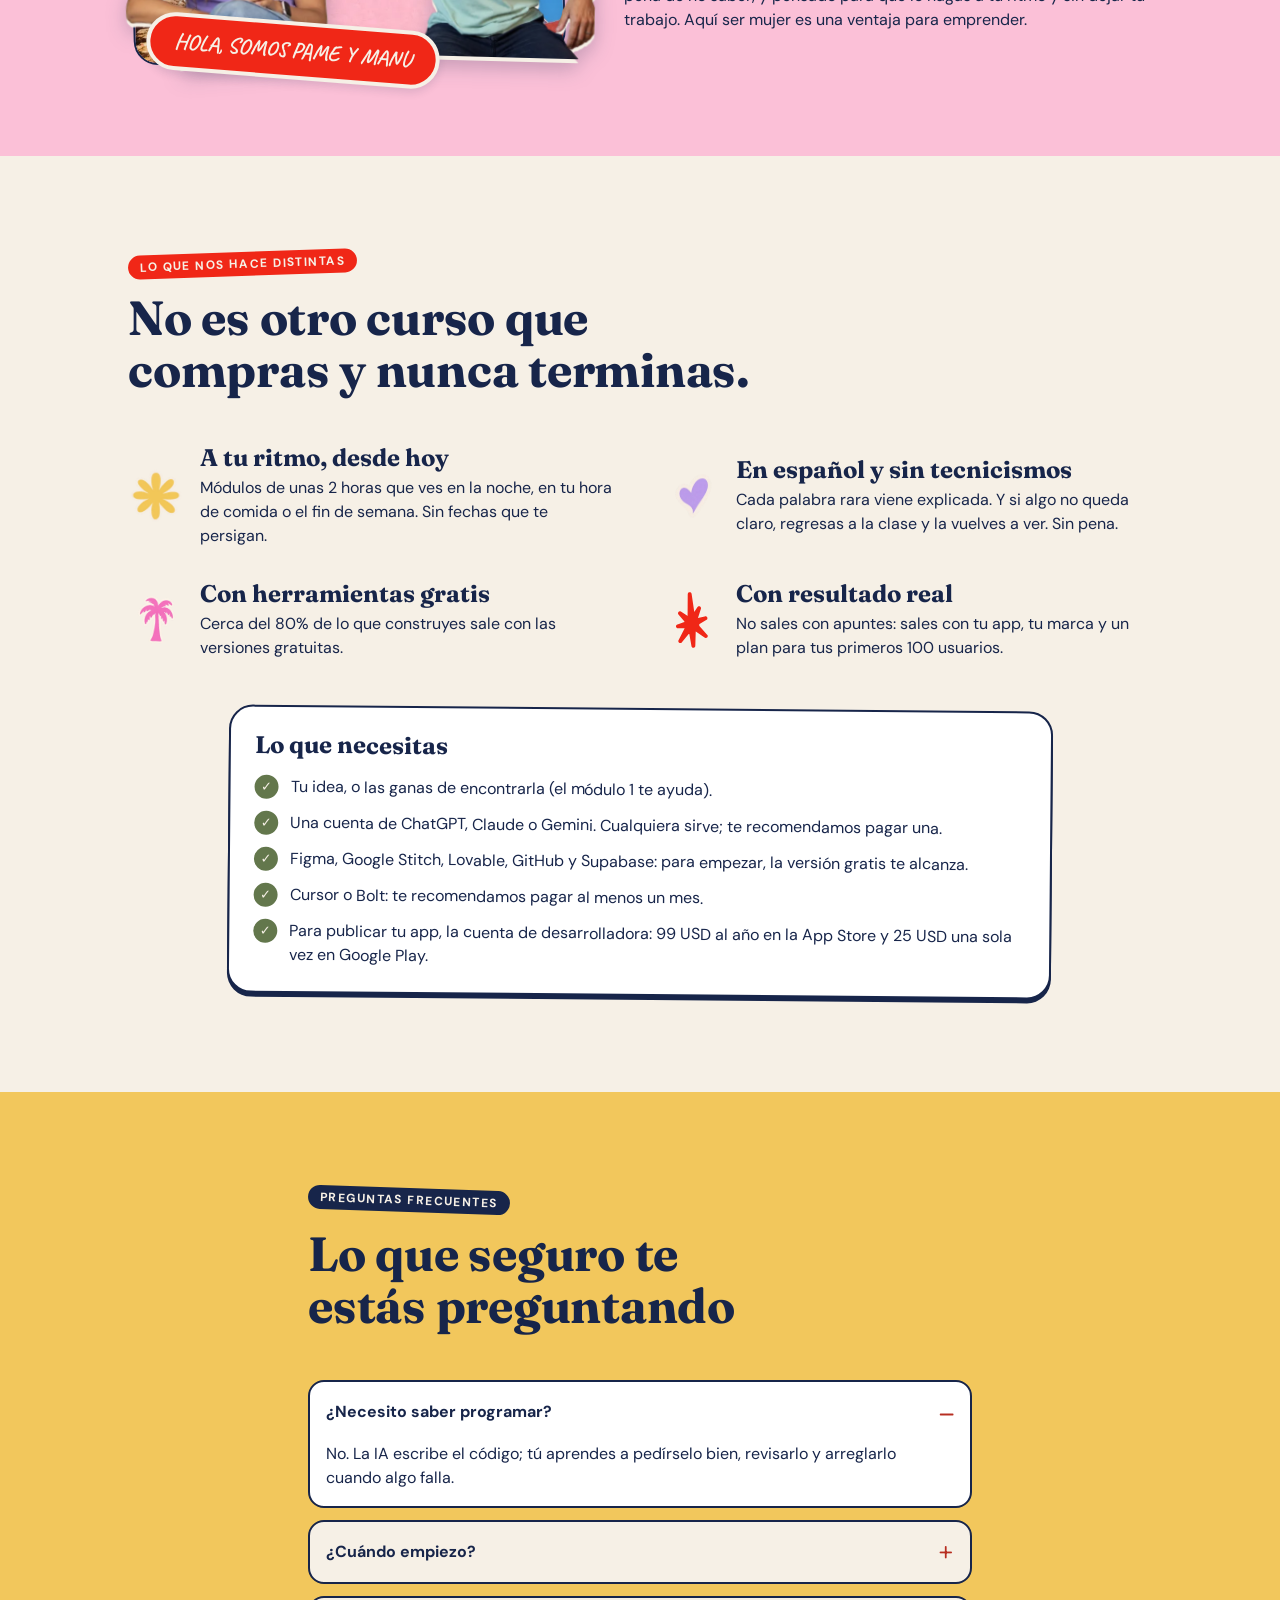
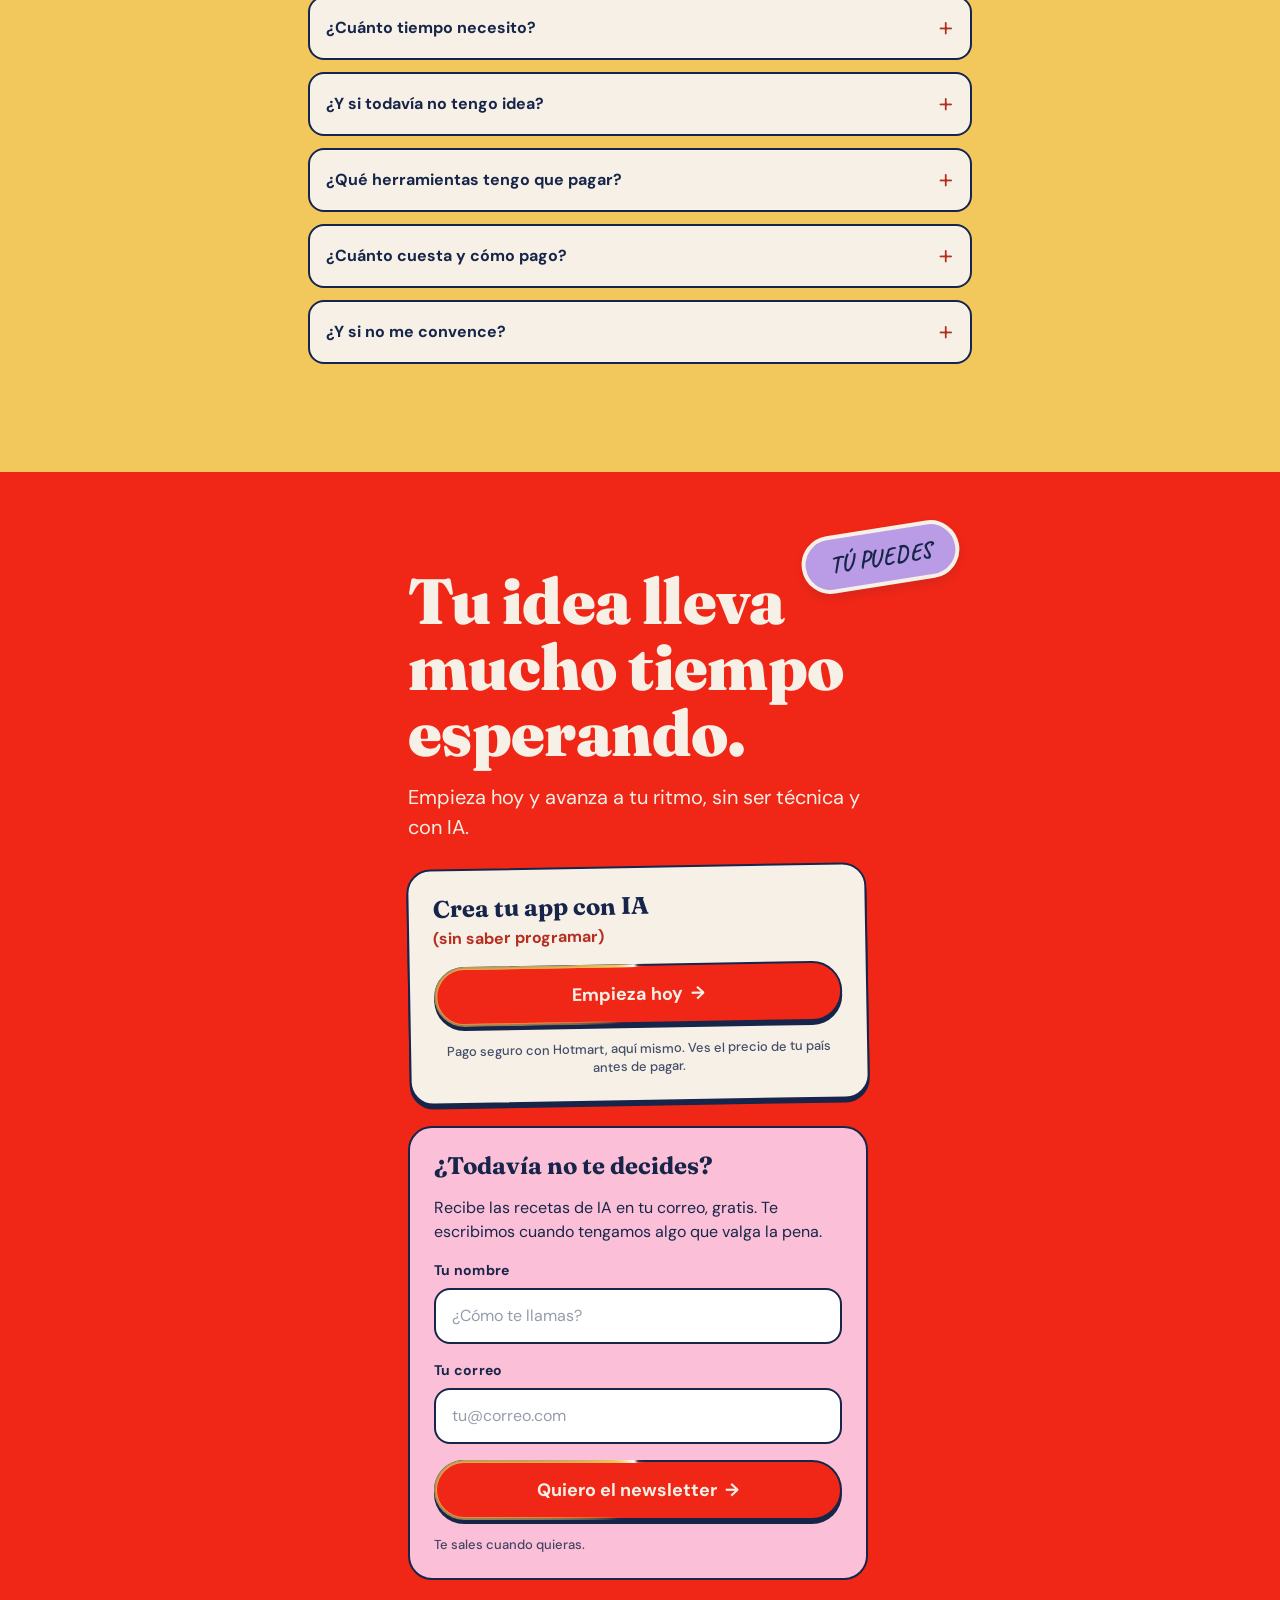
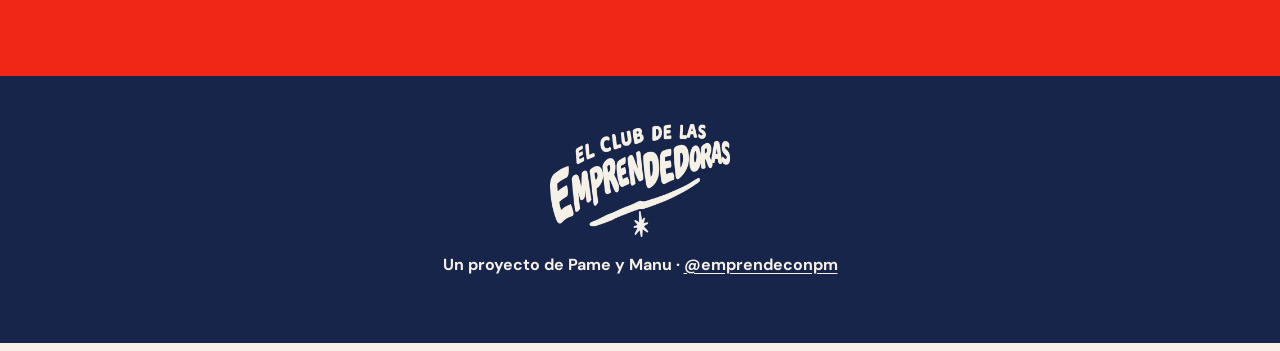
==== commit 46c51cb2: "Newsletter: a scroll popout on the landing and a sign-up on the recetas hub The landing popout is a " ====
--- a/site/index.html
+++ b/site/index.html
@@ -3,16 +3,16 @@
 <head>
   <meta charset="utf-8">
   <meta name="viewport" content="width=device-width, initial-scale=1, viewport-fit=cover">
-  <title>El Club de las Emprendedoras · Waitlist 2027</title>
-  <meta name="description" content="De cero a emprendedora en 8 semanas. Convierte tu idea en tu aplicación móvil sin ser técnica, sin miles de dólares y con IA, en un grupo de mujeres que se apoyan entre ellas. Apártate un lugar en la waitlist.">
+  <title>Crea tu app con IA (sin saber programar) · El Club de las Emprendedoras</title>
+  <meta name="description" content="Curso grabado para convertir tu idea en tu aplicación móvil sin ser técnica, sin miles de dólares y con IA. Empiezas hoy, avanzas a tu ritmo y pagas seguro con Hotmart.">
   <meta name="theme-color" content="#FBC0D7">
   <link rel="canonical" href="https://www.clubdelasemprendedoras.com/">
   <link rel="icon" href="assets/brand/asterisk.svg" type="image/svg+xml">
 
   <meta property="og:type" content="website">
   <meta property="og:locale" content="es_MX">
-  <meta property="og:title" content="De cero a emprendedora en 8 semanas">
-  <meta property="og:description" content="Convierte tu idea en tu aplicación móvil sin ser técnica, sin miles de dólares y con IA, en un grupo de mujeres que se apoyan entre ellas.">
+  <meta property="og:title" content="Crea tu app con IA (sin saber programar)">
+  <meta property="og:description" content="De cero a emprendedora, a tu ritmo: un curso grabado para convertir tu idea en tu app móvil sin ser técnica y con IA. Empiezas hoy.">
   <meta property="og:url" content="https://www.clubdelasemprendedoras.com/">
   <meta property="og:image" content="https://www.clubdelasemprendedoras.com/assets/img/og.jpg">
   <meta name="twitter:card" content="summary_large_image">
@@ -23,13 +23,14 @@
   <link rel="preload" as="image" href="assets/brand/logo-tomato.webp">
 
   <link rel="stylesheet" href="assets/tokens.css?v=3">
-  <link rel="stylesheet" href="assets/styles.css?v=15">
-  <script src="assets/config.js?v=4"></script>
-  <script src="assets/app.js?v=9" defer></script>
-  <script src="assets/motion.js?v=11" defer></script>
+  <link rel="stylesheet" href="assets/styles.css?v=16">
+  <script src="assets/config.js?v=5"></script>
+  <script src="assets/app.js?v=11" defer></script>
+  <script src="assets/checkout.js?v=2" defer></script>
+  <script src="assets/motion.js?v=12" defer></script>
 </head>
 <body>
-  <a class="skip-link" href="#unirme">Ir al formulario de la waitlist</a>
+  <a class="skip-link" href="#unirme">Ir a empezar el curso</a>
 
   <!-- Club/Nav -->
   <header class="nav" data-nav>
@@ -40,8 +41,7 @@
       <details class="menu" data-menu>
         <summary class="menu__toggle"><span>Menú</span><span class="menu__icon" aria-hidden="true"></span></summary>
         <nav class="menu__panel" aria-label="Secciones">
-          <a class="menu__item menu__item--feature" href="/cursos/"><span class="kicker kicker--tomato">Nuevo</span><strong>Cursos</strong><small>Crea tu app o crece con contenido, a tu ritmo</small></a>
-          <a class="menu__item menu__item--feature menu__item--lilac" href="/recetas/"><span class="kicker kicker--navy">Gratis</span><strong>Recetas de Emprendimiento e IA</strong><small>Pasos sencillos para ayudarte a emprender con IA</small></a>
+          <a class="menu__item menu__item--feature" href="/recetas/"><span class="kicker kicker--tomato">Nuevo</span><strong>Recetas de Emprendimiento e IA</strong><small>Pasos sencillos para ayudarte a emprender con IA</small></a>
         </nav>
       </details>
       <a class="btn btn--sm" href="#unirme">Unirme</a>
@@ -53,36 +53,23 @@
     <section class="hero" aria-labelledby="hero-title">
       <div class="hero__inner">
         <div class="hero__copy">
-          <p class="kicker kicker--tomato tilt-l">Waitlist abierta · Taller 2027</p>
+          <p class="kicker kicker--tomato tilt-l">Curso grabado · Empieza hoy</p>
           <h1 id="hero-title" class="display">
-            De <span class="accent underline" data-jump>cero a emprendedora</span> en 8 semanas.
+            De <span class="accent underline" data-jump>cero a emprendedora</span> y a tu ritmo.
           </h1>
-          <p class="lead">Convierte tu idea en tu aplicación móvil sin ser técnica, sin miles de dólares y con IA, en un grupo de mujeres que se apoyan entre ellas.</p>
-
-          <!-- Club/Waitlist Form -->
-          <div class="waitlist" id="unirme">
-            <form class="waitlist__form" data-waitlist novalidate>
-              <h2 class="h3">Aparta tu lugar</h2>
-              <div class="field">
-                <label for="hero-name">Tu nombre</label>
-                <input id="hero-name" name="name" type="text" autocomplete="given-name" placeholder="¿Cómo te llamas?" required maxlength="120">
-              </div>
-              <div class="field">
-                <label for="hero-email">Tu correo</label>
-                <input id="hero-email" name="email" type="email" inputmode="email" autocomplete="email" placeholder="tu@correo.com" required maxlength="254">
-                <p class="field__error" id="hero-email-error" hidden></p>
-              </div>
-              <div class="hp" aria-hidden="true">
-                <label for="hero-company">No llenes este campo</label>
-                <input id="hero-company" name="company" type="text" tabindex="-1" autocomplete="off">
-              </div>
-              <button class="btn btn--block" type="submit">
-                <span class="btn__label">Quiero mi lugar</span>
-                <span aria-hidden="true">→</span>
-              </button>
-              <p class="caption">Cada semana te mandamos contenido sobre IA para perderle el miedo a emprender, y te avisamos primero cuando abramos. Te sales cuando quieras.</p>
-              <p class="waitlist__status" role="status" aria-live="polite"></p>
-            </form>
+          <p class="lead">Convierte tu idea en tu aplicación móvil sin ser técnica, sin miles de dólares y con IA. Las clases están grabadas: empiezas hoy y avanzas cuando puedas.</p>
+
+          <!-- Club/Buy Card -->
+          <div class="buy">
+            <h2 class="h3 buy__name">Crea tu app con IA <span>(sin saber programar)</span></h2>
+            <ul class="check-list buy__facts">
+              <li>Módulo introductorio, 5 módulos y 2 mini-módulos</li>
+              <li>Clases grabadas que ves cuando puedas</li>
+              <li>En español y sin tecnicismos</li>
+            </ul>
+            <a class="btn btn--block" href="https://pay.hotmart.com/U102178202X?checkoutMode=10" data-checkout="U102178202X" data-sck="landing-hero">Empieza hoy <span aria-hidden="true">→</span></a>
+            <p class="caption buy__safe">Pago seguro con Hotmart, aquí mismo. Ves el precio de tu país antes de pagar.</p>
+            <a class="buy__more" href="#temario">Ver el temario <span aria-hidden="true">↓</span></a>
           </div>
 
           <p class="caption hero__proof">Más de 500 personas ya tomaron nuestros cursos. 2 de cada 3 son mujeres.</p>
@@ -97,26 +84,41 @@
       </div>
     </section>
 
-    <!-- 02 Promesa 2027 -->
+    <!-- 02 Así funciona -->
     <section class="band" aria-labelledby="band-title">
       <img class="band__decor band__decor--heart" src="assets/img/lilac-heart.webp" width="72" height="69" alt="" aria-hidden="true" loading="lazy">
       <img class="band__decor band__decor--palm" src="assets/img/pink-palm.webp" width="64" height="74" alt="" aria-hidden="true" loading="lazy">
       <img class="band__decor band__decor--flower" src="assets/img/yellow-flower.webp" width="60" height="60" alt="" aria-hidden="true" loading="lazy">
       <div class="band__inner">
-        <p class="kicker kicker--cream tilt-r">Lo que viene</p>
-        <h2 id="band-title" class="h2">Este 2027 abrimos un taller de 8 semanas.</h2>
-        <p class="band__body">Te llevamos de la mano a encontrar tu idea, convertirla en una app móvil y crecerla a miles de usuarios. Sin tecnicismos, en vivo y con otras mujeres que van al mismo paso que tú.</p>
-        <p class="note note--butter tilt-l">1 idea → 1 app → miles de usuarios</p>
-      </div>
-    </section>
-
-    <!-- 03 El taller -->
-    <section class="section section--cream" id="taller" aria-labelledby="taller-title">
+        <p class="kicker kicker--cream tilt-r">Así funciona</p>
+        <h2 id="band-title" class="h2">Sin fechas ni horarios: empiezas hoy y vas a tu ritmo.</h2>
+        <p class="band__body">Te llevamos de la mano a encontrar tu idea, convertirla en una app móvil y lanzarla. Sin tecnicismos y con clases que ves cuando te acomode: en la noche, en tu hora de comida o el fin de semana.</p>
+        <p class="note note--butter tilt-l">1 idea → 1 app → tus primeros usuarios</p>
+      </div>
+    </section>
+
+    <!-- 03 Temario -->
+    <section class="section section--cream" id="temario" aria-labelledby="temario-title">
       <div class="section__inner">
         <header class="section__head">
-          <p class="kicker kicker--tomato tilt-l">El taller, paso a paso</p>
-          <h2 id="taller-title" class="h2">8 semanas para pasar de idea a app lista para vender.</h2>
+          <p class="kicker kicker--tomato tilt-l">El temario, paso a paso</p>
+          <h2 id="temario-title" class="h2">De idea a app lista para lanzar.</h2>
+          <p class="section__lede">Un módulo introductorio, 5 módulos y 2 mini-módulos. Cada módulo dura unas 2 horas y lo ves cuando tú quieras.</p>
         </header>
+
+        <article class="card-week card-week--butter card-week--solo temario__intro">
+          <p class="kicker kicker--navy">Módulo introductorio</p>
+          <h3 class="h3">Ser nativa de IA</h3>
+          <p>Antes de construir, le pierdes el miedo a la IA.</p>
+          <ul class="check-list">
+            <li>Por qué usar IA en tu vida profesional ya no es opcional</li>
+            <li>Qué es la IA y cómo funciona, sin tecnicismos</li>
+            <li>Los distintos modelos y para qué sirve cada uno</li>
+            <li>Cómo armar un buen prompt (la instrucción que le escribes a la IA)</li>
+            <li>Cómo personalizar tu modelo y conectarlo con tus herramientas</li>
+            <li>Todo listo para arrancar el curso</li>
+          </ul>
+        </article>
 
         <ol class="weeks">
           <!-- Club/Card/Week -->
@@ -132,9 +134,9 @@
               </div>
             </div>
             <article class="card-week card-week--pink">
-              <p class="kicker kicker--navy">Semanas 1 y 2</p>
-              <h3 class="h3">Encuentra tu idea (y comprueba que alguien la quiere)</h3>
-              <p>Partimos de lo que ya sabes y de los problemas que vives. Con IA encuentras el problema que vale la pena resolver, lo que hace distinta tu solución y las funciones que de verdad importan.</p>
+              <p class="kicker kicker--navy">Módulo 1</p>
+              <h3 class="h3">De idea a posicionamiento de producto</h3>
+              <p>Encuentras el problema principal de tus usuarios, eso que tú ves y nadie más, lo que hace distinta tu solución y las funciones que de verdad importan. Con IA mapeas y validas tu idea, y armas una primera versión sencilla para abrir tu waitlist.</p>
               <p class="note note--butter tilt-r">Al final: tu idea clara y tu waitlist arrancando ♡</p>
             </article>
           </li>
@@ -151,10 +153,10 @@
               </div>
             </div>
             <article class="card-week card-week--lilac">
-              <p class="kicker kicker--navy">Semanas 3 y 4</p>
-              <h3 class="h3">Dale cara: tu marca, con movimiento y animación</h3>
-              <p>Defines colores, tipografía y tono, y le das movimiento y animación a tu marca, como las marcas de hoy. Diseñas tus pantallas con IA, aunque nunca hayas abierto Figma.</p>
-              <p class="note note--butter tilt-r">Al final: tu marca animada y el diseño de tu app</p>
+              <p class="kicker kicker--navy">Módulo 2</p>
+              <h3 class="h3">De posicionamiento a diseño</h3>
+              <p>Defines la tipografía, los colores, el tono y las emociones de tu marca, y bocetas tus primeras pantallas. Usas IA para crear diseños, estilos visuales, imágenes y animaciones para tu app, aunque nunca hayas abierto Figma.</p>
+              <p class="note note--butter tilt-r">Al final: tu identidad visual y los primeros diseños de tu app</p>
             </article>
           </li>
 
@@ -163,17 +165,17 @@
               <div class="phone__screen">
                 <p class="screen-title">Hola, fundadora</p>
                 <p class="screen-caption">Tu app, hoy</p>
-                <p class="screen-class screen-row--pink"><small>Usuarias</small>1,284 y contando</p>
-                <p class="screen-class screen-row--lilac"><small>Ideas guardadas</small>0, ya todas viven</p>
+                <p class="screen-class screen-row--pink"><small>Pantallas</small>5 y funcionando</p>
+                <p class="screen-class screen-row--lilac"><small>Versiones guardadas</small>12, ninguna rota</p>
                 <p class="screen-class screen-row--butter"><small>Código escrito por ti</small>Ni una línea</p>
-                <p class="screen-btn">Lanzar versión 2</p>
+                <p class="screen-btn">Probar mi app</p>
               </div>
             </div>
             <article class="card-week card-week--butter">
-              <p class="kicker kicker--navy">Semanas 5 y 6</p>
-              <h3 class="h3">Construye tu app con IA sin saber programar</h3>
-              <p>Sí, vas a crear código, pero con la IA como tu copiloto: le explicas lo que quieres, lo construyen juntas y entiendes qué hace cada parte. Aprendes a guardar versiones sin romper nada, cuidar los datos de tus usuarios y arreglar errores cuando aparecen.</p>
-              <p class="note note--pink tilt-r">Al final: tu app funcionando en tu teléfono</p>
+              <p class="kicker kicker--navy">Módulo 3</p>
+              <h3 class="h3">De diseño a app funcional</h3>
+              <p>Con prompts construyes pantallas y funciones sin programar: le explicas a la IA lo que quieres y lo arman juntas. Aprendes a guardar versiones para no romper nada, a proteger las claves secretas de tu app y a probarla y arreglar errores en tu computadora.</p>
+              <p class="note note--pink tilt-r">Al final: tu app funcionando en tu computadora</p>
             </article>
           </li>
 
@@ -183,18 +185,55 @@
                 <p class="screen-time">9:41</p>
                 <p class="screen-caption">viernes, 12 de marzo</p>
                 <p class="screen-notif"><small>Tu app · ahora</small>Nueva suscripción: plan mensual</p>
-                <p class="screen-notif"><small>Tu app · hace 5 min</small>Nueva suscripción: plan anual</p>
-                <p class="screen-notif"><small>App Store · hoy</small>Tu app ya está disponible ✦</p>
+                <p class="screen-notif"><small>Tu app · hace 5 min</small>Nueva usuaria registrada</p>
+                <p class="screen-notif"><small>Tu app · hace 1 h</small>Nueva suscripción: plan anual</p>
               </div>
             </div>
             <article class="card-week card-week--pink">
-              <p class="kicker kicker--navy">Semanas 7 y 8</p>
-              <h3 class="h3">Cobra, lanza y consigue tus primeros usuarios</h3>
-              <p>Conectas pagos (suscripción o compra única), armas un onboarding que convierte, publicas en la App Store y sales con tu plan para llegar a tus primeros 100 usuarios y de ahí a miles.</p>
-              <p class="note note--butter tilt-r">Al final: tu app lista para vender</p>
+              <p class="kicker kicker--navy">Módulo 4</p>
+              <h3 class="h3">Almacenamiento y pagos</h3>
+              <p>Guardas la información de tu app, creas el registro de usuarios y aprendes a cuidar su privacidad. Después conectas los pagos dentro de la app: suscripción o compra única.</p>
+              <p class="note note--butter tilt-r">Al final: tu app registra usuarios y cobra de verdad</p>
             </article>
           </li>
+
+          <li class="week">
+            <div class="phone phone--tilt-l" aria-hidden="true">
+              <div class="phone__screen">
+                <p class="screen-kicker">App Store</p>
+                <p class="screen-title">Tu app</p>
+                <p class="screen-caption">Ya disponible ✦</p>
+                <p class="screen-class screen-row--butter"><small>★★★★★</small>“Justo lo que buscaba”</p>
+                <p class="screen-class screen-row--lilac"><small>Primeras usuarias</small>100 y contando</p>
+                <p class="screen-btn">Obtener</p>
+              </div>
+            </div>
+            <article class="card-week card-week--lilac">
+              <p class="kicker kicker--navy">Módulo 5</p>
+              <h3 class="h3">Lanzamiento y crecimiento</h3>
+              <p>Con IA haces que tu app vaya rápido y arreglas errores, la publicas en la App Store, consigues tus primeros 100 usuarios y aprendes a escuchar lo que te dicen para seguir mejorando.</p>
+              <p class="note note--butter tilt-r">Al final: tu app lista para lanzar</p>
+            </article>
+          </li>
         </ol>
+
+        <ul class="minis" aria-label="Mini-módulos">
+          <li class="card-week card-week--butter card-week--solo">
+            <p class="kicker kicker--navy">Mini-módulo</p>
+            <h3 class="h3">Dale inteligencia a tu app</h3>
+            <p>Pones un modelo de IA dentro de tu app para que cada persona sienta que la hicieron a su medida.</p>
+          </li>
+          <li class="card-week card-week--pink card-week--solo">
+            <p class="kicker kicker--navy">Mini-módulo</p>
+            <h3 class="h3">Crea un onboarding que convierte</h3>
+            <p>Diseñas las primeras pantallas que alguien ve al abrir tu app, para que la entienda antes de usarla y más gente pase de la prueba gratis a pagar.</p>
+          </li>
+        </ul>
+
+        <div class="temario__cta">
+          <a class="btn" href="https://pay.hotmart.com/U102178202X?checkoutMode=10" data-checkout="U102178202X" data-sck="landing-temario">Quiero empezar hoy <span aria-hidden="true">→</span></a>
+          <p class="caption">Pago seguro con Hotmart, sin salir de esta página.</p>
+        </div>
       </div>
     </section>
 
@@ -219,7 +258,7 @@
           <li class="sticker sticker--olive">Asesoría legal para emprendedoras</li>
           <li class="sticker sticker--tomato">Lo que sabes, vendiendo mientras duermes</li>
         </ul>
-        <p class="section__foot">Ideas que hoy pueden ser negocio y que puedes lanzar con IA en 8 semanas. ¿Cuál es la tuya?</p>
+        <p class="section__foot">Ideas que hoy pueden ser negocio y que puedes lanzar con IA. ¿Cuál es la tuya?</p>
       </div>
     </section>
 
@@ -228,7 +267,7 @@
       <div class="section__inner">
         <header class="section__head">
           <p class="kicker kicker--tomato tilt-l">¿Es para ti?</p>
-          <h2 id="para-ti-title" class="h2">Este club es para ti si…</h2>
+          <h2 id="para-ti-title" class="h2">Este curso es para ti si…</h2>
         </header>
         <ul class="for-you">
           <!-- Club/Card/ForYou -->
@@ -237,18 +276,18 @@
           <li class="for-you__item for-you__item--lilac">Llevas meses (o años) con una idea dando vueltas en la cabeza.</li>
           <li class="for-you__item for-you__item--pink">Te cotizaron miles de dólares por una app y cerraste la pestaña.</li>
           <li class="for-you__item for-you__item--butter">Te cansaste de esperar a un socio técnico que nunca llega.</li>
-          <li class="for-you__item for-you__item--lilac">Quieres algo tuyo sin renunciar mañana a tu trabajo.</li>
+          <li class="for-you__item for-you__item--lilac">Quieres algo tuyo sin renunciar mañana a tu trabajo, y aprender en tus tiempos.</li>
           <li class="for-you__item for-you__item--pink">Ya tienes un negocio y quieres llevarlo a una app.</li>
         </ul>
         <aside class="not-for-you">
           <p class="not-for-you__title">No es para ti si…</p>
-          <p>Buscas hacerte rica en una semana. Emprender toma tiempo y esfuerzo pero te daremos todas las herramientas para que tu idea tenga mayor posibilidad de ser un hit.</p>
+          <p>Buscas hacerte rica en una semana. Emprender toma tiempo y esfuerzo, pero te damos todas las herramientas para que tu idea tenga más posibilidades de ser un hit.</p>
         </aside>
       </div>
     </section>
 
     <!-- 06 Quiénes -->
-    <section class="section section--pink" id="quienes" aria-labelledby="quienes-title">
+    <section class="section section--pink" id="quienes" aria-labelledby="quienes-title" data-popout-at>
       <div class="section__inner about">
         <figure class="about__photo">
           <img src="assets/img/palm-pink.webp" width="640" height="1068" alt="Palmera frente a una pared rosa bajo el cielo azul" loading="lazy">
@@ -258,9 +297,9 @@
         </figure>
         <div class="about__copy">
           <p class="kicker kicker--navy tilt-r">Quiénes estamos detrás</p>
-          <h2 id="quienes-title" class="h2">Más de 500 personas ya tomaron nuestros cursos. Ahora lo hacemos en comunidad.</h2>
+          <h2 id="quienes-title" class="h2">Más de 500 personas ya tomaron nuestros cursos. Este lo hicimos pensando en ti.</h2>
           <p>Somos <a href="https://www.instagram.com/pamevls/" target="_blank" rel="noopener">Pame</a> y <a href="https://www.instagram.com/thebreathmanu/" target="_blank" rel="noopener">Manu</a>, de <a href="https://www.instagram.com/emprendeconpm/" target="_blank" rel="noopener">@emprendeconpm</a>. Después de acompañar muchos emprendimientos, nos dimos cuenta de algo: la mayoría de las mujeres tienen ideas increíbles, pero las guardan por años por miedo.</p>
-          <p>Por eso armamos este club: un espacio donde preguntar lo “básico” es lo normal y donde ser mujer es una ventaja para emprender.</p>
+          <p>Por eso grabamos este curso: todo explicado desde lo más básico, sin pena de no saber, y pensado para que lo hagas a tu ritmo y sin dejar tu trabajo. Aquí ser mujer es una ventaja para emprender.</p>
         </div>
       </div>
     </section>
@@ -275,21 +314,32 @@
         <ul class="perks">
           <li class="perk">
             <img src="assets/img/yellow-flower.webp" width="56" height="56" alt="" loading="lazy">
-            <div><h3 class="h3">En vivo y en grupo</h3><p>Talleres cada semana con nosotros y grabaciones por si un día no llegas.</p></div>
+            <div><h3 class="h3">A tu ritmo, desde hoy</h3><p>Módulos de unas 2 horas que ves en la noche, en tu hora de comida o el fin de semana. Sin fechas que te persigan.</p></div>
           </li>
           <li class="perk">
             <img src="assets/img/lilac-heart.webp" width="56" height="54" alt="" loading="lazy">
-            <div><h3 class="h3">En español y sin tecnicismos</h3><p>Si algo no se entiende, lo explicamos otra vez. Y otra. Sin pena.</p></div>
+            <div><h3 class="h3">En español y sin tecnicismos</h3><p>Cada palabra rara viene explicada. Y si algo no queda claro, regresas a la clase y la vuelves a ver. Sin pena.</p></div>
           </li>
           <li class="perk">
             <img src="assets/img/pink-palm.webp" width="48" height="56" alt="" loading="lazy">
-            <div><h3 class="h3">Con herramientas gratis</h3><p>El 80% de lo que construyes sale con las versiones gratuitas.</p></div>
+            <div><h3 class="h3">Con herramientas gratis</h3><p>Cerca del 80% de lo que construyes sale con las versiones gratuitas.</p></div>
           </li>
           <li class="perk">
             <img src="assets/brand/asterisk.svg" width="32" height="56" alt="" loading="lazy">
-            <div><h3 class="h3">Con resultado real</h3><p>No sales con apuntes: sales con tu app, tu marca y tus primeros usuarios.</p></div>
+            <div><h3 class="h3">Con resultado real</h3><p>No sales con apuntes: sales con tu app, tu marca y un plan para tus primeros 100 usuarios.</p></div>
           </li>
         </ul>
+
+        <aside class="ingredientes needs" aria-labelledby="needs-title">
+          <h3 id="needs-title" class="h3">Lo que necesitas</h3>
+          <ul class="check-list">
+            <li>Tu idea, o las ganas de encontrarla (el módulo 1 te ayuda).</li>
+            <li>Una cuenta de ChatGPT, Claude o Gemini. Cualquiera sirve; te recomendamos pagar una.</li>
+            <li>Figma, Google Stitch, Lovable, GitHub y Supabase: para empezar, la versión gratis te alcanza.</li>
+            <li>Cursor o Bolt: te recomendamos pagar al menos un mes.</li>
+            <li>Para publicar tu app, la cuenta de desarrolladora: 99 USD al año en la App Store y 25 USD una sola vez en Google Play.</li>
+          </ul>
+        </aside>
       </div>
     </section>
 
@@ -303,40 +353,52 @@
         <!-- Club/FAQ Item -->
         <details class="faq__item" open>
           <summary>¿Necesito saber programar?</summary>
-          <p>No. La IA escribe el código; tú aprendes a pedirlo bien, revisarlo y arreglarlo cuando algo falla.</p>
+          <p>No. La IA escribe el código; tú aprendes a pedírselo bien, revisarlo y arreglarlo cuando algo falla.</p>
+        </details>
+        <details class="faq__item">
+          <summary>¿Cuándo empiezo?</summary>
+          <p>Hoy mismo. Las clases ya están grabadas: en cuanto terminas tu pago, Hotmart te da acceso y arrancas con el módulo introductorio.</p>
+        </details>
+        <details class="faq__item">
+          <summary>¿Cuánto tiempo necesito?</summary>
+          <p>Tú pones el ritmo: no hay fechas ni horarios. Cada módulo dura unas 2 horas, más el rato que le dediques a avanzar en tu app. Está pensado para hacerlo sin dejar tu trabajo.</p>
         </details>
         <details class="faq__item">
           <summary>¿Y si todavía no tengo idea?</summary>
-          <p>Perfecto, las semanas 1 y 2 son justo para eso. Sales con una idea clara y probada con personas reales.</p>
+          <p>Perfecto: el módulo 1 es justo para eso. Encuentras el problema que vale la pena resolver y sales con tu idea clara.</p>
         </details>
         <details class="faq__item">
-          <summary>¿Cuándo empieza?</summary>
-          <p>En 2027. Las que están en la waitlist conocen la fecha antes que nadie.</p>
+          <summary>¿Qué herramientas tengo que pagar?</summary>
+          <p>Casi todo se puede hacer con versiones gratis. Te recomendamos pagar una IA (ChatGPT, Claude o Gemini) y al menos un mes de Cursor o Bolt. Para publicar tu app pagas la cuenta de desarrolladora: 99 USD al año en la App Store y 25 USD una sola vez en Google Play.</p>
         </details>
         <details class="faq__item">
-          <summary>¿Cuánto tiempo necesito a la semana?</summary>
-          <p>Calcula entre 4 y 6 horas: el taller en vivo y un rato para avanzar en tu app. Está pensado para hacerlo sin dejar tu trabajo.</p>
+          <summary>¿Cuánto cuesta y cómo pago?</summary>
+          <p>Pagas con Hotmart aquí mismo, sin salir de la página. Ahí ves el precio de tu país antes de pagar y las formas de pago que tienes: tarjeta y, según tu país, cuotas o meses.</p>
         </details>
         <details class="faq__item">
-          <summary>¿Cuánto cuesta?</summary>
-          <p>Lo anunciamos primero a la waitlist, antes de abrir inscripciones al público.</p>
+          <summary>¿Y si no me convence?</summary>
+          <p>Tu compra tiene la garantía de Hotmart: si sientes que no es para ti, puedes pedir tu reembolso a Hotmart dentro del plazo de la garantía.</p>
         </details>
-        <details class="faq__item">
-          <summary>¿Qué herramientas vamos a usar?</summary>
-          <p>ChatGPT, Claude, Gemini, Figma, Lovable, Cursor o Claude Code y Supabase. Casi todas tienen versión gratis. Para publicar tu app pagas la cuenta de desarrolladora: 99 USD al año en App Store y 25 USD una sola vez en Google Play.</p>
-        </details>
       </div>
     </section>
 
     <!-- 09 CTA final -->
-    <section class="cta" aria-labelledby="cta-title">
+    <section class="cta" id="unirme" aria-labelledby="cta-title">
       <div class="cta__inner">
         <span class="sticker sticker--lilac cta__sticker" aria-hidden="true">Tú puedes</span>
         <h2 id="cta-title" class="display display--inverse">Tu idea lleva mucho tiempo esperando.</h2>
-        <p class="lead lead--inverse">Apártate un lugar en la waitlist y sé de las primeras en entrar al club en 2027.</p>
-        <div class="waitlist waitlist--tilt">
-          <form class="waitlist__form" data-waitlist novalidate>
-            <h3 class="h3">Quiero entrar al club</h3>
+        <p class="lead lead--inverse">Empieza hoy y avanza a tu ritmo, sin ser técnica y con IA.</p>
+
+        <div class="buy buy--tilt">
+          <p class="h3 buy__name">Crea tu app con IA <span>(sin saber programar)</span></p>
+          <a class="btn btn--block" href="https://pay.hotmart.com/U102178202X?checkoutMode=10" data-checkout="U102178202X" data-sck="landing-cta">Empieza hoy <span aria-hidden="true">→</span></a>
+          <p class="caption buy__safe">Pago seguro con Hotmart, aquí mismo. Ves el precio de tu país antes de pagar.</p>
+        </div>
+
+        <div class="waitlist waitlist--soft">
+          <form class="waitlist__form" data-waitlist data-source="landing-newsletter" novalidate>
+            <h3 class="h3">¿Todavía no te decides?</h3>
+            <p>Recibe las recetas de IA en tu correo, gratis. Te escribimos cuando tengamos algo que valga la pena.</p>
             <div class="field">
               <label for="cta-name">Tu nombre</label>
               <input id="cta-name" name="name" type="text" autocomplete="given-name" placeholder="¿Cómo te llamas?" required maxlength="120">
@@ -351,10 +413,10 @@
               <input id="cta-company" name="company" type="text" tabindex="-1" autocomplete="off">
             </div>
             <button class="btn btn--block" type="submit">
-              <span class="btn__label">Quiero mi lugar</span>
+              <span class="btn__label">Quiero el newsletter</span>
               <span aria-hidden="true">→</span>
             </button>
-            <p class="caption">Cada semana te mandamos contenido sobre IA para perderle el miedo a emprender, y te avisamos primero cuando abramos. Te sales cuando quieras.</p>
+            <p class="caption">Te sales cuando quieras.</p>
             <p class="waitlist__status" role="status" aria-live="polite"></p>
           </form>
         </div>
@@ -366,9 +428,39 @@
   <footer class="footer">
     <img src="assets/brand/logo-cream.webp" width="180" height="112" alt="El Club de las Emprendedoras" loading="lazy">
     <p class="footer__by">Un proyecto de Pame y Manu · <a href="https://www.instagram.com/emprendeconpm/" target="_blank" rel="noopener">@emprendeconpm</a></p>
-    <p class="caption"><a href="/cursos/">Cursos</a> · <a href="/recetas/">Recetas de Emprendimiento e IA</a> · © 2026 El Club de las Emprendedoras.</p>
+    <p class="caption"><a href="/recetas/">Recetas de Emprendimiento e IA</a> · © 2026 El Club de las Emprendedoras.</p>
   </footer>
 
+  <!-- Newsletter popout: shows once while scrolling (app.js), never blocks the page -->
+  <aside class="popout" id="popout" role="dialog" aria-modal="false" aria-labelledby="popout-title" hidden>
+    <button class="popout__close" type="button" data-popout-close aria-label="Cerrar">×</button>
+    <p class="kicker kicker--tomato">Gratis</p>
+    <h2 id="popout-title" class="h3 popout__title">Recetas de IA en tu correo</h2>
+    <p class="popout__text">Pasos sencillos para emprender con IA, con el prompt listo para copiar. Te escribimos solo cuando hay algo bueno.</p>
+    <form class="waitlist__form popout__form" data-waitlist data-source="landing-popout" novalidate>
+      <div class="popout__fields">
+        <div class="field">
+          <label for="pop-name">Tu nombre</label>
+          <input id="pop-name" name="name" type="text" autocomplete="given-name" placeholder="¿Cómo te llamas?" required maxlength="120">
+        </div>
+        <div class="field">
+          <label for="pop-email">Tu correo</label>
+          <input id="pop-email" name="email" type="email" inputmode="email" autocomplete="email" placeholder="tu@correo.com" required maxlength="254">
+          <p class="field__error" id="pop-email-error" hidden></p>
+        </div>
+      </div>
+      <div class="hp" aria-hidden="true">
+        <label for="pop-company">No llenes este campo</label>
+        <input id="pop-company" name="company" type="text" tabindex="-1" autocomplete="off">
+      </div>
+      <button class="btn btn--block" type="submit">
+        <span class="btn__label">Quiero las recetas</span>
+        <span aria-hidden="true">→</span>
+      </button>
+      <p class="waitlist__status" role="status" aria-live="polite"></p>
+    </form>
+    <button class="popout__later" type="button" data-popout-close>Ahora no</button>
+  </aside>
 
   <!-- Step 2: profile questions (optional), one at a time -->
   <dialog class="profile" id="profile" aria-labelledby="profile-title">
@@ -378,13 +470,13 @@
       <div class="profile__body">
         <section class="profile__step profile__step--intro" data-step>
           <p class="kicker kicker--tomato">Paso 2 de 2 · opcional</p>
-          <h2 id="profile-title" class="h2"><span data-profile-name>¡Listo!</span> Ya tienes tu lugar.</h2>
-          <p>¿Nos cuentas un poco más de ti? Son preguntas cortitas, una a la vez. Con esto armamos el taller a tu medida.</p>
+          <h2 id="profile-title" class="h2"><span data-profile-name>¡Listo!</span> Ya estás en el newsletter.</h2>
+          <p>¿Nos cuentas un poco más de ti? Son preguntas cortitas, una a la vez. Con esto armamos recetas y cursos a tu medida.</p>
           <div class="profile__ok"><button class="btn" type="button" data-next><span class="btn__label">Va, empecemos</span> →</button><p class="profile__enter">Toma 1 minuto</p></div>
         </section>
         <section class="profile__step" data-step hidden>
           <div class="field">
-            <label for="p-whatsapp">Tu WhatsApp <span class="profile__hint">(para avisarte primero cuando abramos)</span></label>
+            <label for="p-whatsapp">Tu WhatsApp <span class="profile__hint">(para avisarte cuando tengamos algo nuevo)</span></label>
             <input id="p-whatsapp" name="whatsapp" type="tel" inputmode="tel" autocomplete="tel" placeholder="+52 55 1234 5678" maxlength="30">
           </div>
           <div class="profile__ok"><button class="btn" type="button" data-next><span class="btn__label">OK</span> ✓</button><p class="profile__enter">o presiona <kbd>Enter ↵</kbd></p></div>
@@ -430,7 +522,7 @@
         </section>
         <section class="profile__step" data-step data-auto hidden>
           <fieldset class="profile__q">
-            <legend>¿Qué te interesaría más para 2027?</legend>
+            <legend>¿Qué te interesa más ahorita?</legend>
             <div class="chips-select">
               <label class="chip"><input type="radio" name="interes_2027" value="Encontrar y validar mi idea"><span>Encontrar y validar mi idea</span></label>
               <label class="chip"><input type="radio" name="interes_2027" value="Crear mi app con IA"><span>Crear mi app con IA</span></label>
@@ -442,7 +534,7 @@
         </section>
         <section class="profile__step" data-step data-auto hidden>
           <fieldset class="profile__q">
-            <legend>¿Qué es lo que más te trabaría durante el taller?</legend>
+            <legend>¿Qué es lo que más te trabaría al tomar un curso?</legend>
             <div class="chips-select">
               <label class="chip"><input type="radio" name="traba_taller" value="La parte técnica"><span>La parte técnica</span></label>
               <label class="chip"><input type="radio" name="traba_taller" value="Encontrar el tiempo"><span>Encontrar el tiempo</span></label>
@@ -455,7 +547,7 @@
         </section>
         <section class="profile__step" data-step data-auto hidden>
           <fieldset class="profile__q">
-            <legend>¿Qué ritmo y horario te funcionan mejor?</legend>
+            <legend>¿En qué momento te acomoda más aprender?</legend>
             <div class="chips-select">
               <label class="chip"><input type="radio" name="horario" value="Entre semana en la noche"><span>Entre semana en la noche</span></label>
               <label class="chip"><input type="radio" name="horario" value="Entre semana a mediodía"><span>Entre semana a mediodía</span></label>
@@ -500,7 +592,7 @@
         <section class="profile__step profile__step--done" data-step hidden>
           <img src="assets/img/pink-heart.webp" width="64" height="59" alt="">
           <h2 class="h2">¡Gracias!</h2>
-          <p>Con esto armamos el taller pensando en ti. Te avisamos antes que a nadie cuando abramos.</p>
+          <p>Con esto armamos recetas y cursos pensando en ti. Nos vemos en tu correo.</p>
           <div class="profile__ok"><button class="btn" type="button" data-profile-skip><span class="btn__label">Listo</span></button></div>
         </section>
       </div>
@@ -517,7 +609,7 @@
     <div class="waitlist__success" tabindex="-1">
       <img src="assets/img/pink-heart.webp" width="64" height="59" alt="">
       <p class="h3" data-success-title></p>
-      <p>Te avisamos antes que a nadie cuando abramos el taller. Y desde esta semana te llega contenido sobre IA para que le pierdas el miedo a emprender. Revisa tu correo (y promociones, por si acaso).</p>
+      <p>Ya puedes abrir todas las recetas, y te escribimos cuando haya una nueva o noticias de IA que valgan la pena. Revisa tu correo (y promociones, por si acaso).</p>
     </div>
   </template>
 </body>
--- a/site/assets/styles.css
+++ b/site/assets/styles.css
@@ -1,7 +1,7 @@
 /* El Club de las Emprendedoras · landing (mobile first)
    Components mirror the Figma library: Club/Nav, Club/Button, Club/Input,
    Club/Kicker, Club/Sticker, Club/Note, Club/Card/Week, Club/Card/ForYou,
-   Club/FAQ Item, Club/Waitlist Form, Club/Phone, Club/Footer. */
+   Club/FAQ Item, Club/Waitlist Form, Club/Buy Card, Club/Phone, Club/Footer. */
 
 *, *::before, *::after { box-sizing: border-box; }
 html { -webkit-text-size-adjust: 100%; scroll-behavior: smooth; scroll-padding-top: 80px; }
@@ -145,7 +145,6 @@
 .menu__item--feature:hover, .menu__item--feature[aria-current="page"] { background: var(--brand-secondary); box-shadow: inset 0 0 0 2px var(--border-default); }
 .menu__item--feature strong { font: var(--type-h3); font-size: 20px; line-height: 24px; }
 .menu__item--feature small { font: var(--type-caption); opacity: 0.8; }
-.menu__item--feature.menu__item--lilac, .menu__item--feature.menu__item--lilac:hover, .menu__item--feature.menu__item--lilac[aria-current="page"] { background: var(--brand-tertiary); }
 
 /* ---------- 01 Hero ---------- */
 .hero { background: var(--surface-expressive); overflow: hidden; }
@@ -188,6 +187,20 @@
 .hp { position: absolute; left: -9999px; width: 1px; height: 1px; overflow: hidden; }
 .waitlist__success { display: flex; flex-direction: column; align-items: flex-start; gap: var(--space-12); outline: none; }
 .waitlist__success img { width: 56px; rotate: -8deg; }
+.waitlist--soft { background: var(--surface-expressive); box-shadow: none; }
+
+/* ---------- Club/Buy Card: the course and its Hotmart button (checkout.js) ---------- */
+.buy {
+  display: flex; flex-direction: column; gap: var(--space-16);
+  background: var(--surface-default);
+  border: var(--stroke-ui) solid var(--border-default); border-radius: var(--radius-24);
+  box-shadow: var(--shadow-hard);
+  padding: var(--space-24);
+}
+.buy--tilt { rotate: -1deg; }
+.buy__name span { display: block; margin-top: var(--space-4); font: var(--type-body-strong); color: var(--text-accent); }
+.buy__safe { text-align: center; }
+.buy__more { align-self: center; font: var(--type-label); }
 
 /* ---------- 02 Band ---------- */
 .band { position: relative; overflow: hidden; background: var(--surface-inverse); color: var(--text-inverse); }
@@ -264,6 +277,16 @@
 .card-week--lilac { background: var(--brand-tertiary); }
 .card-week--butter { background: var(--surface-optimistic); }
 .card-week .note { margin-top: var(--space-4); }
+.card-week--solo { margin-top: 0; }
+
+/* Temario: intro module, the 5 modules (.weeks), the 2 mini-modules, a buy button */
+.section__lede { max-width: 44ch; }
+.temario__intro { margin-bottom: var(--space-48); rotate: -0.6deg; }
+.minis { display: grid; gap: var(--space-16); margin-top: var(--space-48); }
+.minis > :first-child { rotate: -1deg; }
+.minis > :last-child { rotate: 1deg; }
+.temario__cta { display: flex; flex-direction: column; align-items: center; gap: var(--space-12); margin-top: var(--space-48); text-align: center; }
+.needs { margin-top: var(--space-48); rotate: 0.5deg; }
 
 /* ---------- 04 Chips ---------- */
 .chips { display: flex; flex-wrap: wrap; gap: 14px 10px; padding-top: var(--space-8); }
@@ -344,7 +367,7 @@
 .cta { position: relative; background: var(--brand-primary); overflow: hidden; }
 .cta__inner { position: relative; max-width: 560px; margin: 0 auto; padding: 72px var(--gutter); display: flex; flex-direction: column; gap: var(--space-16); }
 .cta__sticker { position: absolute; right: 12px; top: 18px; rotate: -9deg; }
-.cta .waitlist { margin-top: var(--space-8); }
+.cta .waitlist, .cta .buy { margin-top: var(--space-8); }
 
 /* ---------- Club/Footer ---------- */
 .footer {
@@ -451,6 +474,35 @@
   .checkout__bar { padding-top: var(--space-8); }
 }
 
+/* ---------- Newsletter popout (landing, app.js) ----------
+   A card pinned to the bottom of the screen, never a modal: no backdrop,
+   the page keeps scrolling under it. Bottom-right from 640px up. */
+.popout {
+  position: fixed; z-index: 60; left: var(--space-12); right: var(--space-12);
+  bottom: calc(var(--space-12) + env(safe-area-inset-bottom));
+  max-height: calc(100dvh - 96px); overflow-y: auto;
+  display: flex; flex-direction: column; gap: var(--space-8);
+  padding: var(--space-16) var(--space-16) var(--space-4);
+  background: var(--surface-default); color: var(--text-default);
+  border: var(--stroke-ui) solid var(--border-default); border-radius: var(--radius-24); box-shadow: var(--shadow-hard);
+}
+.popout[hidden] { display: none; }
+.popout .kicker { align-self: flex-start; }
+.popout__close { position: absolute; top: var(--space-8); right: var(--space-8); width: 40px; height: 40px; border-radius: 50%; border: var(--stroke-ui) solid var(--border-default); background: var(--surface-default); color: var(--text-default); font: 700 22px/1 var(--font-body); cursor: pointer; }
+.popout__title { margin: 0; padding-right: var(--space-48); }
+.popout__text { margin: 0; font: var(--type-caption); }
+.popout__form { gap: var(--space-12); margin-top: var(--space-4); }
+.popout__fields { display: grid; gap: var(--space-8); }
+.popout:not(.is-expanded) .popout__fields { display: none; }
+/* Placeholders say what goes where; the labels stay for screen readers. */
+.popout .field label { position: absolute; width: 1px; height: 1px; overflow: hidden; clip: rect(0 0 0 0); white-space: nowrap; }
+.popout__later { align-self: center; padding: var(--space-8); border: 0; background: none; color: inherit; font: var(--type-caption); text-decoration: underline; cursor: pointer; }
+.popout.is-done .popout__text, .popout.is-done .popout__later { display: none; }
+.popout .waitlist__success { padding-bottom: var(--space-12); }
+@media (min-width: 640px) {
+  .popout { left: auto; right: var(--space-24); bottom: var(--space-24); width: 380px; }
+}
+
 /* ---------- Recetas: hub (/recetas/) and each receta ---------- */
 .recetas-hero, .receta-hero { position: relative; background: var(--surface-expressive); overflow: hidden; }
 .receta-hero { background: var(--surface-optimistic); }
@@ -463,6 +515,8 @@
 .recetas-hero .display { font-size: min(11.2cqi, 76px); line-height: 1.02; } /* "Emprendimiento" is ~8.5em wide */
 .receta-hero .display { font-size: clamp(32px, 9.4cqi, 60px); line-height: 1.06; max-width: 18ch; }
 .recetas-hero .note { margin-top: var(--space-8); }
+.recetas-hero__cta { align-self: flex-start; margin-top: var(--space-8); }
+.cta__more a { color: inherit; font-weight: 700; }
 .recetas-decor { position: absolute; pointer-events: none; }
 .recetas-decor--flower { width: 54px; right: 18px; top: 22px; }
 .recetas-decor--heart { width: 58px; right: 26px; bottom: 26px; rotate: -10deg; }
@@ -605,42 +659,6 @@
   .receta-intro { display: grid; grid-template-columns: 1.1fr 0.9fr; align-items: start; max-width: none; gap: var(--space-48); }
   .frases { grid-template-columns: 1fr 1fr; }
   .bubbles { max-width: 560px; }
-}
-
-/* ---------- Cursos: hub (/cursos/) and each course ----------
-   Reuses the recetas hero and hub card (.receta-hero, .receta-feature), .card-week for the
-   temario and .faq__item. Buy buttons are <a data-checkout> links opened by checkout.js. */
-.cursos-hero { background: var(--surface-expressive); }
-.curso-page .nav { background: var(--surface-optimistic); } /* the nav matches the course hero */
-.curso-hero--lilac, .curso-page--lilac .nav { background: var(--surface-cool); }
-.curso-actions { display: flex; flex-wrap: wrap; align-items: center; gap: var(--space-12) var(--space-24); }
-.curso-link { font: var(--type-body-strong); }
-.curso-card:hover, .curso-card:active { transform: none; box-shadow: var(--shadow-hard); } /* not a link: no lift */
-.curso-card .receta-cover__phone .phone__screen { padding: 64px 12px 12px; } /* starts below the sticker */
-.curso-for { padding: var(--space-12) var(--space-16); border-radius: var(--radius-16); background: var(--field-surface); border: var(--stroke-ui) solid var(--border-default); }
-.curso-temario { display: flex; flex-direction: column; gap: var(--space-24); }
-.curso-temario .card-week { margin-top: 0; height: 100%; rotate: -0.6deg; }
-.curso-temario > li:nth-child(even) .card-week { rotate: 0.6deg; }
-.curso-temario .check-list { gap: var(--space-8); }
-.curso-mentors { display: grid; gap: var(--space-24); }
-.curso-mentor {
-  display: flex; flex-direction: column; gap: var(--space-12); padding: var(--space-24);
-  background: var(--field-surface); border: var(--stroke-ui) solid var(--border-default); border-radius: var(--radius-24); box-shadow: var(--shadow-hard);
-}
-.curso-mentor:nth-child(odd) { rotate: -0.6deg; }
-.curso-mentor:nth-child(even) { rotate: 0.6deg; }
-.curso-mentor__head { display: flex; align-items: center; gap: var(--space-16); }
-.curso-mentor__photo {
-  flex: none; width: 72px; height: 72px; border-radius: 50%; object-fit: cover; object-position: top;
-  border: var(--stroke-ui) solid var(--border-default); background: var(--surface-expressive);
-}
-.curso-mentor__photo--initials { display: grid; place-items: center; font: var(--type-h3); background: var(--brand-tertiary); }
-.curso-mentor__head a { font: var(--type-caption); }
-.curso-faq { max-width: 760px; }
-
-@media (min-width: 900px) {
-  .curso-temario { display: grid; grid-template-columns: 1fr 1fr; gap: var(--space-32) var(--space-48); align-items: stretch; }
-  .curso-mentors { grid-template-columns: 1fr 1fr; gap: var(--space-48); }
 }
 
 /* ---------- Desktop ---------- */
@@ -664,11 +682,11 @@
   .hero__copy > .kicker { grid-column: 1 / -1; grid-row: 1; justify-self: start; }
   .hero__copy > .display { grid-column: 1 / -1; grid-row: 2; max-width: 16ch; font-size: 76px; line-height: 78px; }
   .hero__copy > .lead { grid-column: 1; grid-row: 3; }
-  .hero__copy > .waitlist { grid-column: 1; grid-row: 4; align-self: start; }
+  .hero__copy > .waitlist, .hero__copy > .buy { grid-column: 1; grid-row: 4; align-self: start; }
   .hero__copy > .hero__proof { grid-column: 1; grid-row: 5; text-align: left; padding-bottom: var(--space-48); }
   .hero__art { grid-column: 2; grid-row: 3 / 6; }
   .lead { font-size: 20px; line-height: 30px; }
-  .waitlist { max-width: 460px; }
+  .waitlist, .buy { max-width: 460px; }
 
   .band__inner { padding: 96px 28px; }
   .band__decor--heart { width: 96px; left: 10%; top: 40px; }
@@ -683,6 +701,11 @@
   .week--flip { flex-direction: row-reverse; }
   .card-week { margin-top: 0; max-width: 520px; }
   .phone { width: 240px; height: 480px; }
+  /* Same width as a module row: 240px phone + 64px gap + 520px card. */
+  .temario__intro, .minis, .needs { max-width: 824px; margin-left: auto; margin-right: auto; }
+  .temario__intro { margin-bottom: var(--space-80); }
+  .minis { grid-template-columns: 1fr 1fr; gap: var(--space-24); margin-top: var(--space-80); }
+  .temario__cta { margin-top: var(--space-64); }
 
   .chips { gap: 18px 14px; max-width: 900px; }
   .chips .sticker { font-size: 26px; line-height: 28px; padding: 12px 24px; }
@@ -796,6 +819,12 @@
   @keyframes receta-unlock { from { opacity: 0; transform: translateY(24px); } }
 }
 
+/* Newsletter popout slides up when it appears. */
+@media (prefers-reduced-motion: no-preference) {
+  html.motion .popout { opacity: 0; transform: translateY(24px); transition: opacity var(--dur-menu) ease, transform var(--dur-menu) var(--ease-pop); }
+  html.motion .popout.is-open { opacity: 1; transform: none; }
+}
+
 @media (prefers-reduced-motion: reduce) {
   .about__person { animation: none; }
   html { scroll-behavior: auto; }
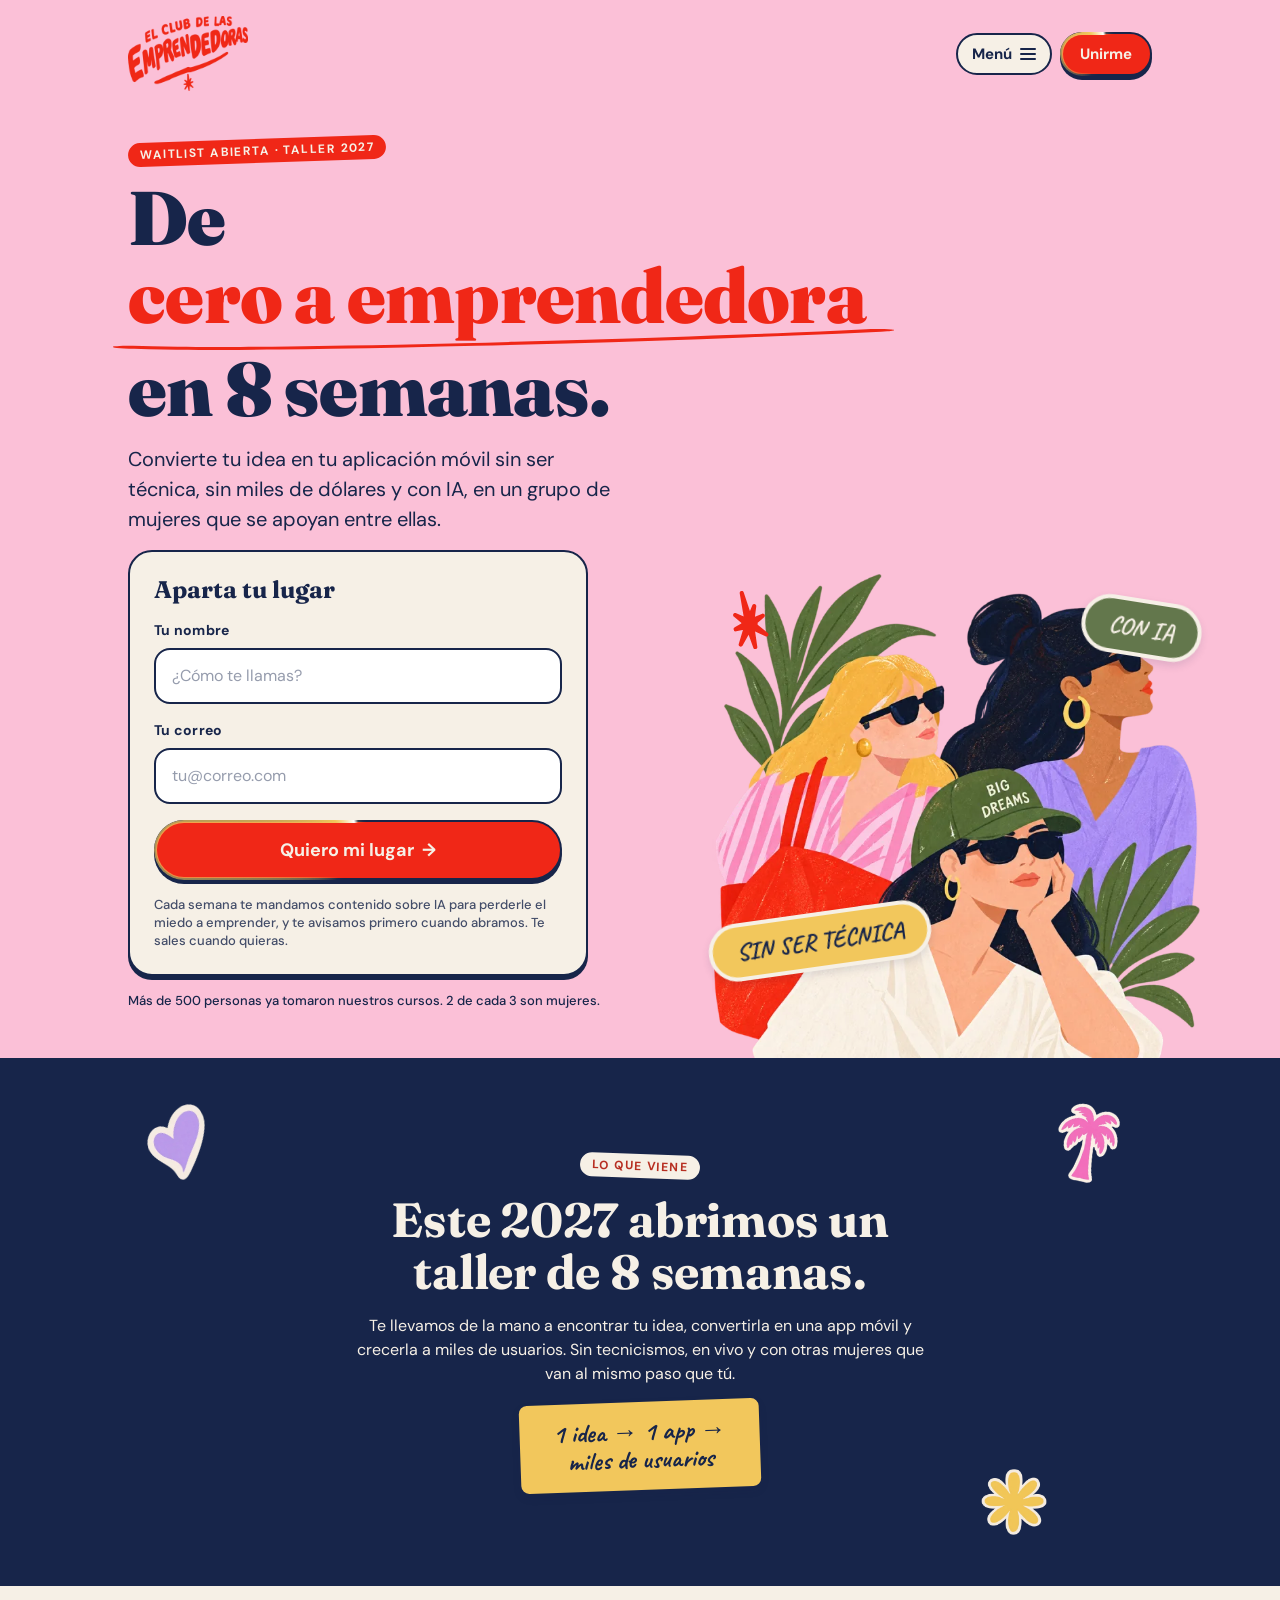
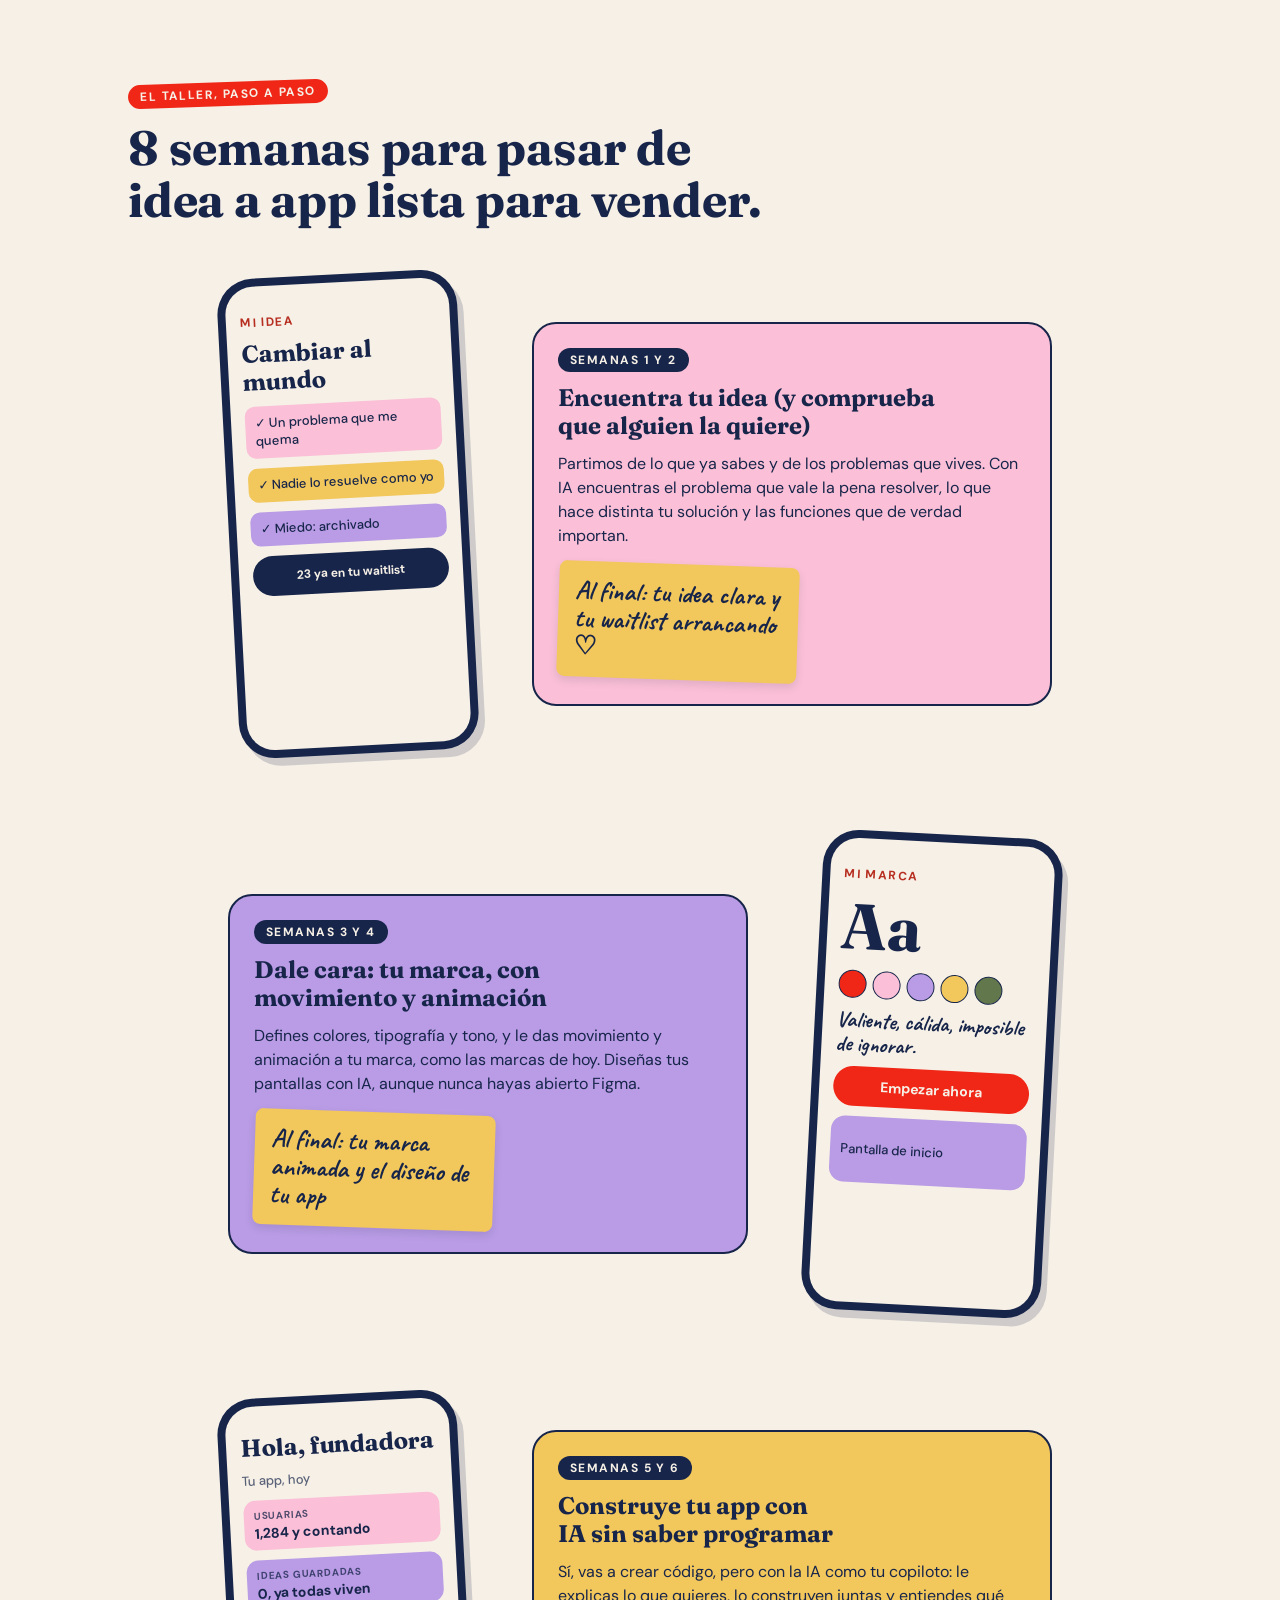
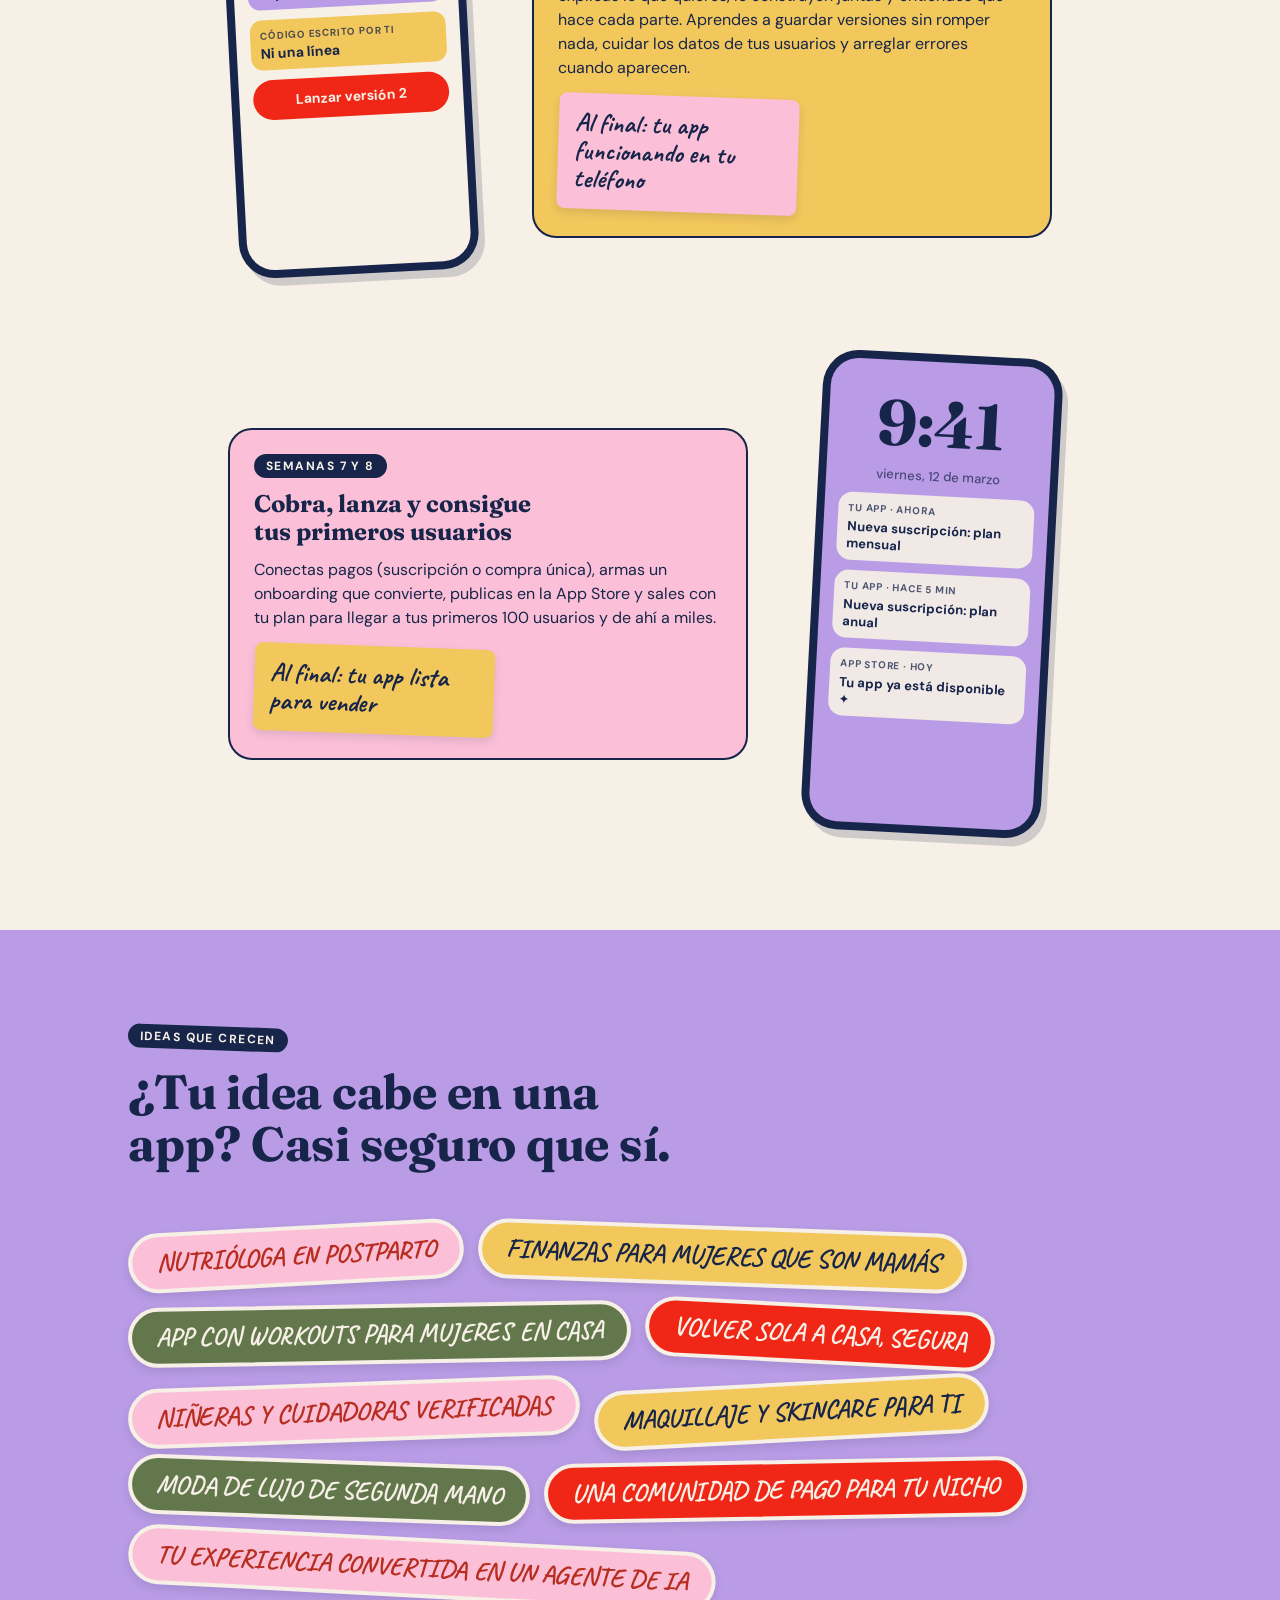
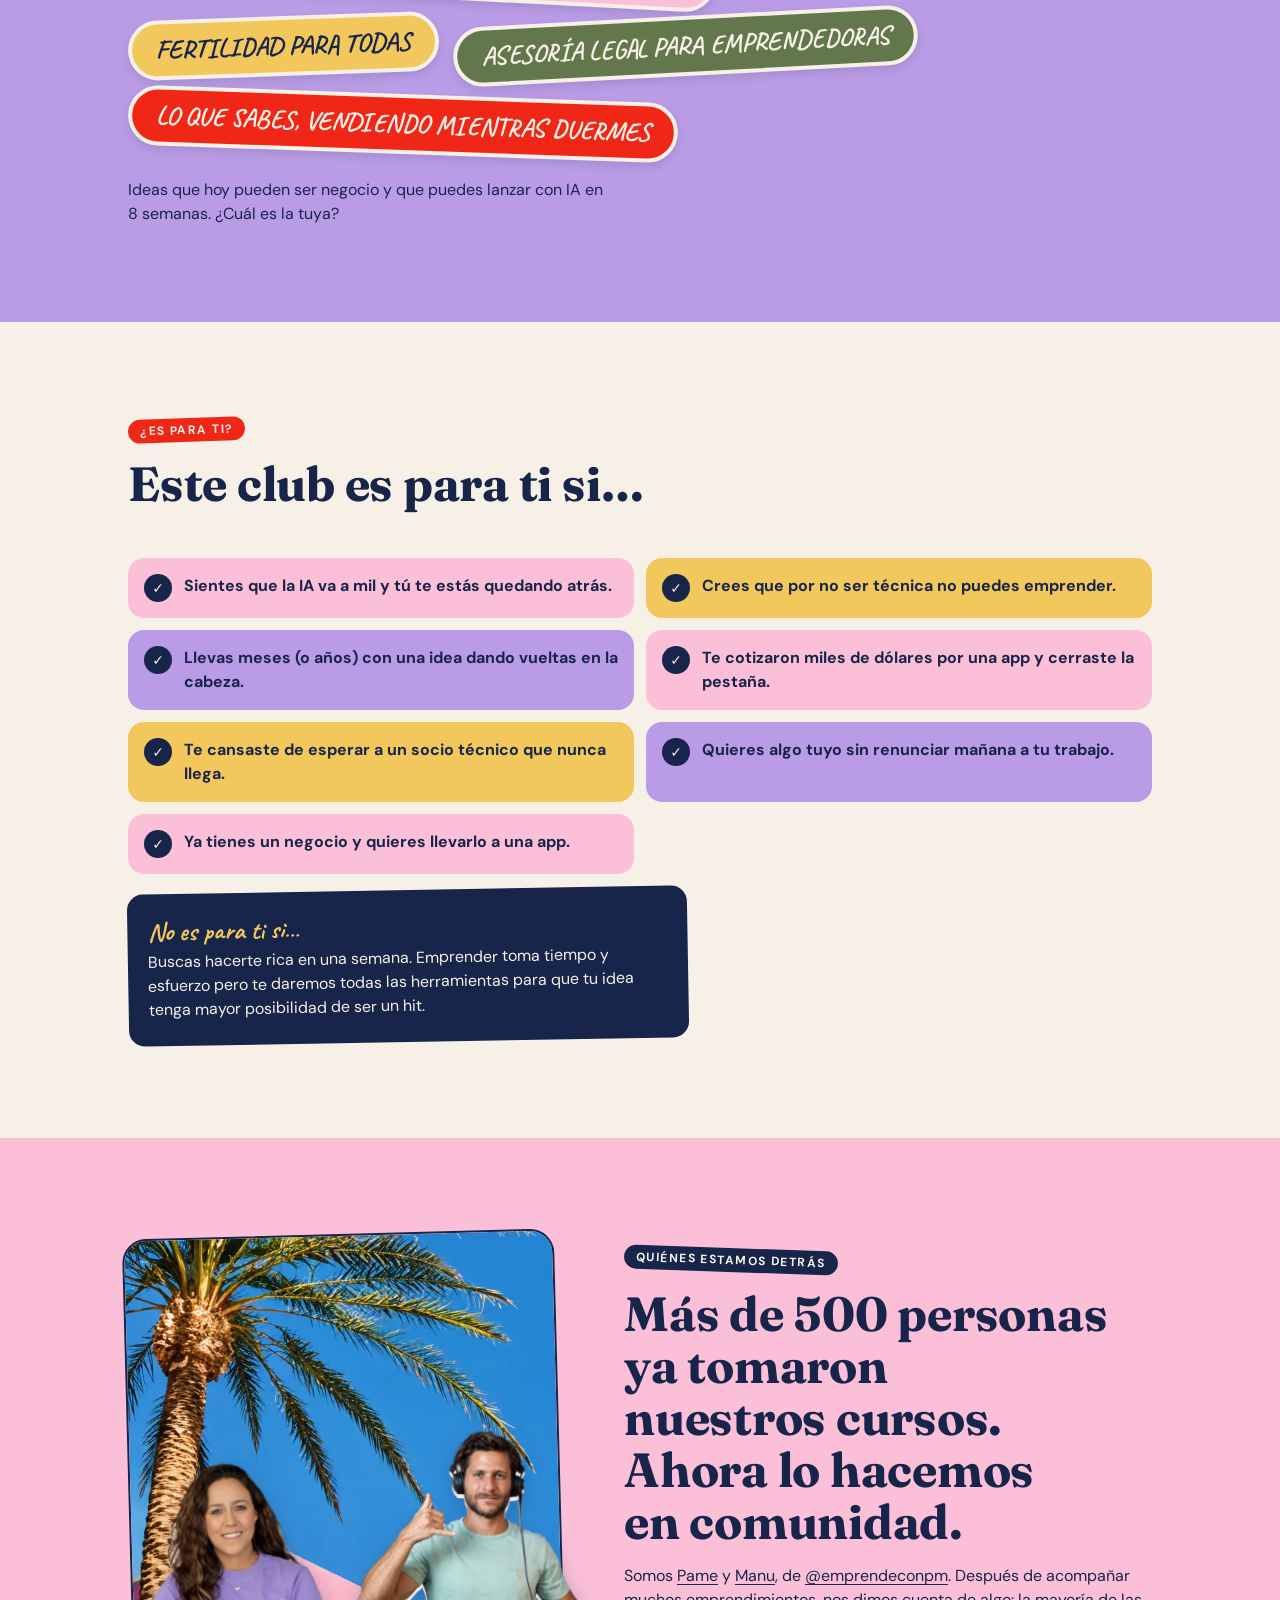
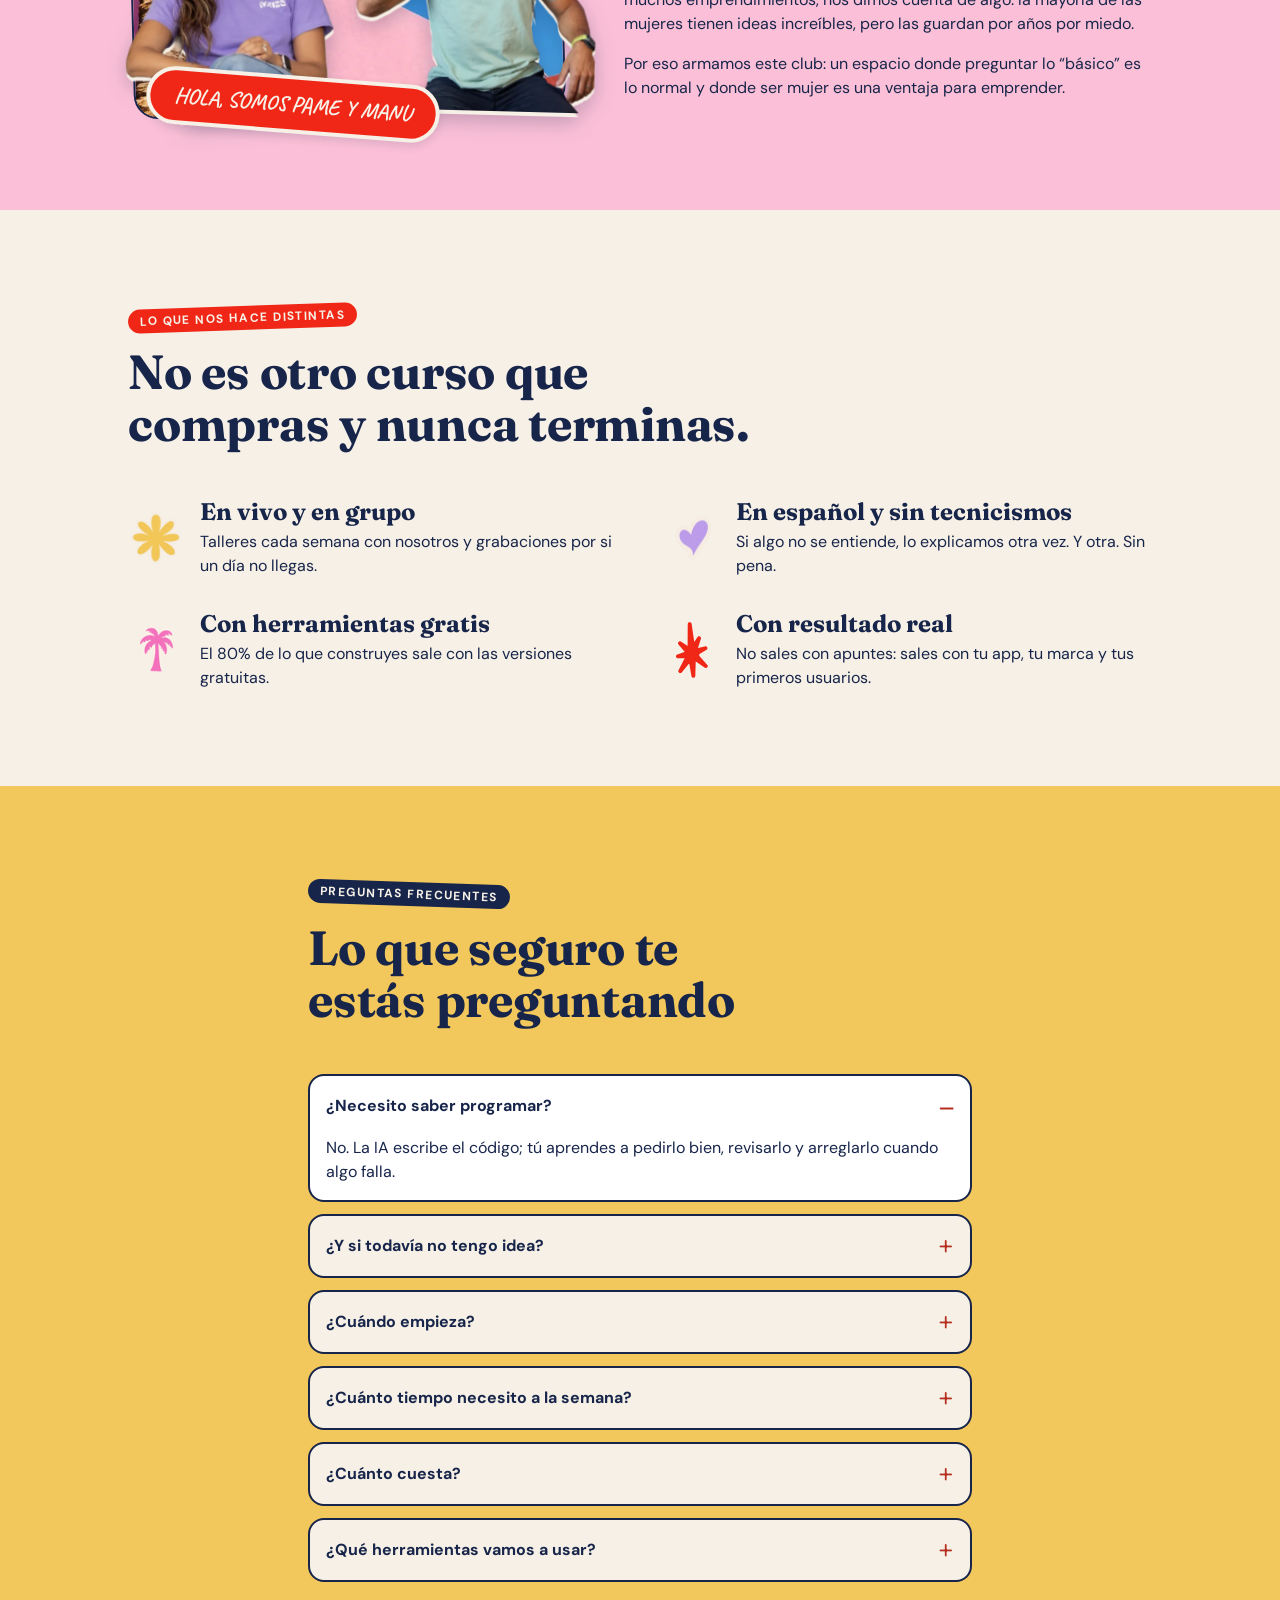
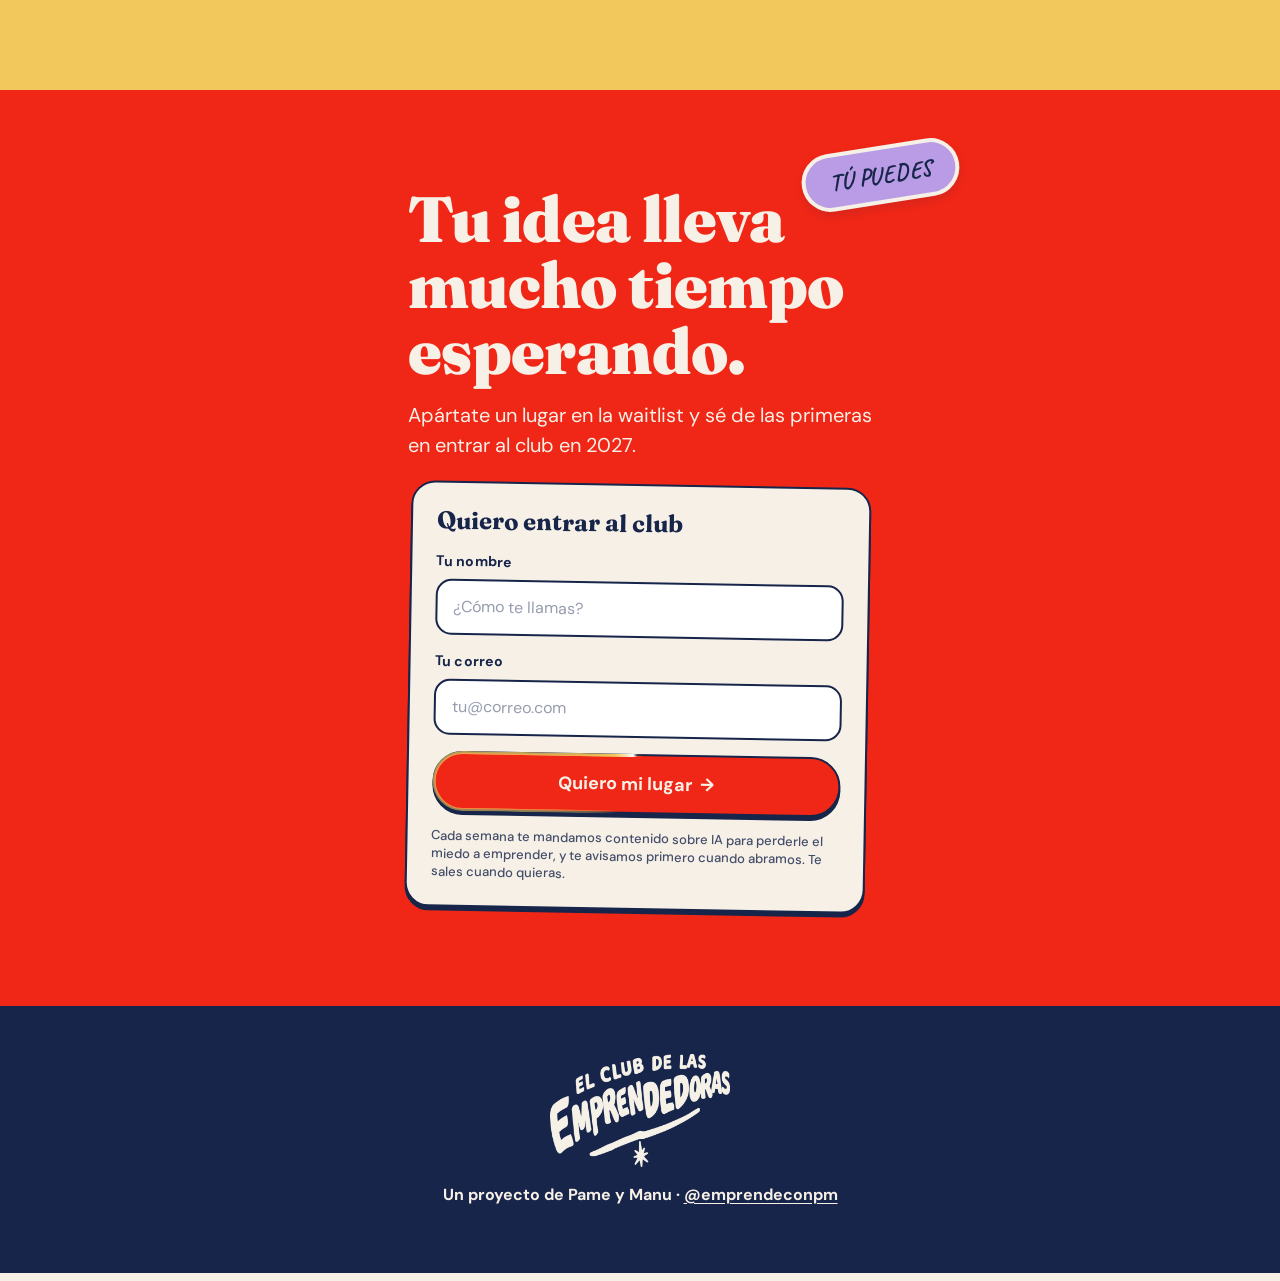
==== commit 1b995a6b: "Merge pull request #32 from manoloah/cursos/hotmart Cursos: a section for our two Hotmart courses, p" ====
--- a/site/index.html
+++ b/site/index.html
@@ -3,16 +3,16 @@
 <head>
   <meta charset="utf-8">
   <meta name="viewport" content="width=device-width, initial-scale=1, viewport-fit=cover">
-  <title>Crea tu app con IA (sin saber programar) · El Club de las Emprendedoras</title>
-  <meta name="description" content="Curso grabado para convertir tu idea en tu aplicación móvil sin ser técnica, sin miles de dólares y con IA. Empiezas hoy, avanzas a tu ritmo y pagas seguro con Hotmart.">
+  <title>El Club de las Emprendedoras · Waitlist 2027</title>
+  <meta name="description" content="De cero a emprendedora en 8 semanas. Convierte tu idea en tu aplicación móvil sin ser técnica, sin miles de dólares y con IA, en un grupo de mujeres que se apoyan entre ellas. Apártate un lugar en la waitlist.">
   <meta name="theme-color" content="#FBC0D7">
   <link rel="canonical" href="https://www.clubdelasemprendedoras.com/">
   <link rel="icon" href="assets/brand/asterisk.svg" type="image/svg+xml">
 
   <meta property="og:type" content="website">
   <meta property="og:locale" content="es_MX">
-  <meta property="og:title" content="Crea tu app con IA (sin saber programar)">
-  <meta property="og:description" content="De cero a emprendedora, a tu ritmo: un curso grabado para convertir tu idea en tu app móvil sin ser técnica y con IA. Empiezas hoy.">
+  <meta property="og:title" content="De cero a emprendedora en 8 semanas">
+  <meta property="og:description" content="Convierte tu idea en tu aplicación móvil sin ser técnica, sin miles de dólares y con IA, en un grupo de mujeres que se apoyan entre ellas.">
   <meta property="og:url" content="https://www.clubdelasemprendedoras.com/">
   <meta property="og:image" content="https://www.clubdelasemprendedoras.com/assets/img/og.jpg">
   <meta name="twitter:card" content="summary_large_image">
@@ -23,14 +23,13 @@
   <link rel="preload" as="image" href="assets/brand/logo-tomato.webp">
 
   <link rel="stylesheet" href="assets/tokens.css?v=3">
-  <link rel="stylesheet" href="assets/styles.css?v=16">
-  <script src="assets/config.js?v=5"></script>
-  <script src="assets/app.js?v=11" defer></script>
-  <script src="assets/checkout.js?v=2" defer></script>
-  <script src="assets/motion.js?v=12" defer></script>
+  <link rel="stylesheet" href="assets/styles.css?v=15">
+  <script src="assets/config.js?v=4"></script>
+  <script src="assets/app.js?v=9" defer></script>
+  <script src="assets/motion.js?v=11" defer></script>
 </head>
 <body>
-  <a class="skip-link" href="#unirme">Ir a empezar el curso</a>
+  <a class="skip-link" href="#unirme">Ir al formulario de la waitlist</a>
 
   <!-- Club/Nav -->
   <header class="nav" data-nav>
@@ -41,7 +40,8 @@
       <details class="menu" data-menu>
         <summary class="menu__toggle"><span>Menú</span><span class="menu__icon" aria-hidden="true"></span></summary>
         <nav class="menu__panel" aria-label="Secciones">
-          <a class="menu__item menu__item--feature" href="/recetas/"><span class="kicker kicker--tomato">Nuevo</span><strong>Recetas de Emprendimiento e IA</strong><small>Pasos sencillos para ayudarte a emprender con IA</small></a>
+          <a class="menu__item menu__item--feature" href="/cursos/"><span class="kicker kicker--tomato">Nuevo</span><strong>Cursos</strong><small>Crea tu app o crece con contenido, a tu ritmo</small></a>
+          <a class="menu__item menu__item--feature menu__item--lilac" href="/recetas/"><span class="kicker kicker--navy">Gratis</span><strong>Recetas de Emprendimiento e IA</strong><small>Pasos sencillos para ayudarte a emprender con IA</small></a>
         </nav>
       </details>
       <a class="btn btn--sm" href="#unirme">Unirme</a>
@@ -53,23 +53,36 @@
     <section class="hero" aria-labelledby="hero-title">
       <div class="hero__inner">
         <div class="hero__copy">
-          <p class="kicker kicker--tomato tilt-l">Curso grabado · Empieza hoy</p>
+          <p class="kicker kicker--tomato tilt-l">Waitlist abierta · Taller 2027</p>
           <h1 id="hero-title" class="display">
-            De <span class="accent underline" data-jump>cero a emprendedora</span> y a tu ritmo.
+            De <span class="accent underline" data-jump>cero a emprendedora</span> en 8 semanas.
           </h1>
-          <p class="lead">Convierte tu idea en tu aplicación móvil sin ser técnica, sin miles de dólares y con IA. Las clases están grabadas: empiezas hoy y avanzas cuando puedas.</p>
-
-          <!-- Club/Buy Card -->
-          <div class="buy">
-            <h2 class="h3 buy__name">Crea tu app con IA <span>(sin saber programar)</span></h2>
-            <ul class="check-list buy__facts">
-              <li>Módulo introductorio, 5 módulos y 2 mini-módulos</li>
-              <li>Clases grabadas que ves cuando puedas</li>
-              <li>En español y sin tecnicismos</li>
-            </ul>
-            <a class="btn btn--block" href="https://pay.hotmart.com/U102178202X?checkoutMode=10" data-checkout="U102178202X" data-sck="landing-hero">Empieza hoy <span aria-hidden="true">→</span></a>
-            <p class="caption buy__safe">Pago seguro con Hotmart, aquí mismo. Ves el precio de tu país antes de pagar.</p>
-            <a class="buy__more" href="#temario">Ver el temario <span aria-hidden="true">↓</span></a>
+          <p class="lead">Convierte tu idea en tu aplicación móvil sin ser técnica, sin miles de dólares y con IA, en un grupo de mujeres que se apoyan entre ellas.</p>
+
+          <!-- Club/Waitlist Form -->
+          <div class="waitlist" id="unirme">
+            <form class="waitlist__form" data-waitlist novalidate>
+              <h2 class="h3">Aparta tu lugar</h2>
+              <div class="field">
+                <label for="hero-name">Tu nombre</label>
+                <input id="hero-name" name="name" type="text" autocomplete="given-name" placeholder="¿Cómo te llamas?" required maxlength="120">
+              </div>
+              <div class="field">
+                <label for="hero-email">Tu correo</label>
+                <input id="hero-email" name="email" type="email" inputmode="email" autocomplete="email" placeholder="tu@correo.com" required maxlength="254">
+                <p class="field__error" id="hero-email-error" hidden></p>
+              </div>
+              <div class="hp" aria-hidden="true">
+                <label for="hero-company">No llenes este campo</label>
+                <input id="hero-company" name="company" type="text" tabindex="-1" autocomplete="off">
+              </div>
+              <button class="btn btn--block" type="submit">
+                <span class="btn__label">Quiero mi lugar</span>
+                <span aria-hidden="true">→</span>
+              </button>
+              <p class="caption">Cada semana te mandamos contenido sobre IA para perderle el miedo a emprender, y te avisamos primero cuando abramos. Te sales cuando quieras.</p>
+              <p class="waitlist__status" role="status" aria-live="polite"></p>
+            </form>
           </div>
 
           <p class="caption hero__proof">Más de 500 personas ya tomaron nuestros cursos. 2 de cada 3 son mujeres.</p>
@@ -84,41 +97,26 @@
       </div>
     </section>
 
-    <!-- 02 Así funciona -->
+    <!-- 02 Promesa 2027 -->
     <section class="band" aria-labelledby="band-title">
       <img class="band__decor band__decor--heart" src="assets/img/lilac-heart.webp" width="72" height="69" alt="" aria-hidden="true" loading="lazy">
       <img class="band__decor band__decor--palm" src="assets/img/pink-palm.webp" width="64" height="74" alt="" aria-hidden="true" loading="lazy">
       <img class="band__decor band__decor--flower" src="assets/img/yellow-flower.webp" width="60" height="60" alt="" aria-hidden="true" loading="lazy">
       <div class="band__inner">
-        <p class="kicker kicker--cream tilt-r">Así funciona</p>
-        <h2 id="band-title" class="h2">Sin fechas ni horarios: empiezas hoy y vas a tu ritmo.</h2>
-        <p class="band__body">Te llevamos de la mano a encontrar tu idea, convertirla en una app móvil y lanzarla. Sin tecnicismos y con clases que ves cuando te acomode: en la noche, en tu hora de comida o el fin de semana.</p>
-        <p class="note note--butter tilt-l">1 idea → 1 app → tus primeros usuarios</p>
-      </div>
-    </section>
-
-    <!-- 03 Temario -->
-    <section class="section section--cream" id="temario" aria-labelledby="temario-title">
+        <p class="kicker kicker--cream tilt-r">Lo que viene</p>
+        <h2 id="band-title" class="h2">Este 2027 abrimos un taller de 8 semanas.</h2>
+        <p class="band__body">Te llevamos de la mano a encontrar tu idea, convertirla en una app móvil y crecerla a miles de usuarios. Sin tecnicismos, en vivo y con otras mujeres que van al mismo paso que tú.</p>
+        <p class="note note--butter tilt-l">1 idea → 1 app → miles de usuarios</p>
+      </div>
+    </section>
+
+    <!-- 03 El taller -->
+    <section class="section section--cream" id="taller" aria-labelledby="taller-title">
       <div class="section__inner">
         <header class="section__head">
-          <p class="kicker kicker--tomato tilt-l">El temario, paso a paso</p>
-          <h2 id="temario-title" class="h2">De idea a app lista para lanzar.</h2>
-          <p class="section__lede">Un módulo introductorio, 5 módulos y 2 mini-módulos. Cada módulo dura unas 2 horas y lo ves cuando tú quieras.</p>
+          <p class="kicker kicker--tomato tilt-l">El taller, paso a paso</p>
+          <h2 id="taller-title" class="h2">8 semanas para pasar de idea a app lista para vender.</h2>
         </header>
-
-        <article class="card-week card-week--butter card-week--solo temario__intro">
-          <p class="kicker kicker--navy">Módulo introductorio</p>
-          <h3 class="h3">Ser nativa de IA</h3>
-          <p>Antes de construir, le pierdes el miedo a la IA.</p>
-          <ul class="check-list">
-            <li>Por qué usar IA en tu vida profesional ya no es opcional</li>
-            <li>Qué es la IA y cómo funciona, sin tecnicismos</li>
-            <li>Los distintos modelos y para qué sirve cada uno</li>
-            <li>Cómo armar un buen prompt (la instrucción que le escribes a la IA)</li>
-            <li>Cómo personalizar tu modelo y conectarlo con tus herramientas</li>
-            <li>Todo listo para arrancar el curso</li>
-          </ul>
-        </article>
 
         <ol class="weeks">
           <!-- Club/Card/Week -->
@@ -134,9 +132,9 @@
               </div>
             </div>
             <article class="card-week card-week--pink">
-              <p class="kicker kicker--navy">Módulo 1</p>
-              <h3 class="h3">De idea a posicionamiento de producto</h3>
-              <p>Encuentras el problema principal de tus usuarios, eso que tú ves y nadie más, lo que hace distinta tu solución y las funciones que de verdad importan. Con IA mapeas y validas tu idea, y armas una primera versión sencilla para abrir tu waitlist.</p>
+              <p class="kicker kicker--navy">Semanas 1 y 2</p>
+              <h3 class="h3">Encuentra tu idea (y comprueba que alguien la quiere)</h3>
+              <p>Partimos de lo que ya sabes y de los problemas que vives. Con IA encuentras el problema que vale la pena resolver, lo que hace distinta tu solución y las funciones que de verdad importan.</p>
               <p class="note note--butter tilt-r">Al final: tu idea clara y tu waitlist arrancando ♡</p>
             </article>
           </li>
@@ -153,10 +151,10 @@
               </div>
             </div>
             <article class="card-week card-week--lilac">
-              <p class="kicker kicker--navy">Módulo 2</p>
-              <h3 class="h3">De posicionamiento a diseño</h3>
-              <p>Defines la tipografía, los colores, el tono y las emociones de tu marca, y bocetas tus primeras pantallas. Usas IA para crear diseños, estilos visuales, imágenes y animaciones para tu app, aunque nunca hayas abierto Figma.</p>
-              <p class="note note--butter tilt-r">Al final: tu identidad visual y los primeros diseños de tu app</p>
+              <p class="kicker kicker--navy">Semanas 3 y 4</p>
+              <h3 class="h3">Dale cara: tu marca, con movimiento y animación</h3>
+              <p>Defines colores, tipografía y tono, y le das movimiento y animación a tu marca, como las marcas de hoy. Diseñas tus pantallas con IA, aunque nunca hayas abierto Figma.</p>
+              <p class="note note--butter tilt-r">Al final: tu marca animada y el diseño de tu app</p>
             </article>
           </li>
 
@@ -165,17 +163,17 @@
               <div class="phone__screen">
                 <p class="screen-title">Hola, fundadora</p>
                 <p class="screen-caption">Tu app, hoy</p>
-                <p class="screen-class screen-row--pink"><small>Pantallas</small>5 y funcionando</p>
-                <p class="screen-class screen-row--lilac"><small>Versiones guardadas</small>12, ninguna rota</p>
+                <p class="screen-class screen-row--pink"><small>Usuarias</small>1,284 y contando</p>
+                <p class="screen-class screen-row--lilac"><small>Ideas guardadas</small>0, ya todas viven</p>
                 <p class="screen-class screen-row--butter"><small>Código escrito por ti</small>Ni una línea</p>
-                <p class="screen-btn">Probar mi app</p>
+                <p class="screen-btn">Lanzar versión 2</p>
               </div>
             </div>
             <article class="card-week card-week--butter">
-              <p class="kicker kicker--navy">Módulo 3</p>
-              <h3 class="h3">De diseño a app funcional</h3>
-              <p>Con prompts construyes pantallas y funciones sin programar: le explicas a la IA lo que quieres y lo arman juntas. Aprendes a guardar versiones para no romper nada, a proteger las claves secretas de tu app y a probarla y arreglar errores en tu computadora.</p>
-              <p class="note note--pink tilt-r">Al final: tu app funcionando en tu computadora</p>
+              <p class="kicker kicker--navy">Semanas 5 y 6</p>
+              <h3 class="h3">Construye tu app con IA sin saber programar</h3>
+              <p>Sí, vas a crear código, pero con la IA como tu copiloto: le explicas lo que quieres, lo construyen juntas y entiendes qué hace cada parte. Aprendes a guardar versiones sin romper nada, cuidar los datos de tus usuarios y arreglar errores cuando aparecen.</p>
+              <p class="note note--pink tilt-r">Al final: tu app funcionando en tu teléfono</p>
             </article>
           </li>
 
@@ -185,55 +183,18 @@
                 <p class="screen-time">9:41</p>
                 <p class="screen-caption">viernes, 12 de marzo</p>
                 <p class="screen-notif"><small>Tu app · ahora</small>Nueva suscripción: plan mensual</p>
-                <p class="screen-notif"><small>Tu app · hace 5 min</small>Nueva usuaria registrada</p>
-                <p class="screen-notif"><small>Tu app · hace 1 h</small>Nueva suscripción: plan anual</p>
+                <p class="screen-notif"><small>Tu app · hace 5 min</small>Nueva suscripción: plan anual</p>
+                <p class="screen-notif"><small>App Store · hoy</small>Tu app ya está disponible ✦</p>
               </div>
             </div>
             <article class="card-week card-week--pink">
-              <p class="kicker kicker--navy">Módulo 4</p>
-              <h3 class="h3">Almacenamiento y pagos</h3>
-              <p>Guardas la información de tu app, creas el registro de usuarios y aprendes a cuidar su privacidad. Después conectas los pagos dentro de la app: suscripción o compra única.</p>
-              <p class="note note--butter tilt-r">Al final: tu app registra usuarios y cobra de verdad</p>
+              <p class="kicker kicker--navy">Semanas 7 y 8</p>
+              <h3 class="h3">Cobra, lanza y consigue tus primeros usuarios</h3>
+              <p>Conectas pagos (suscripción o compra única), armas un onboarding que convierte, publicas en la App Store y sales con tu plan para llegar a tus primeros 100 usuarios y de ahí a miles.</p>
+              <p class="note note--butter tilt-r">Al final: tu app lista para vender</p>
             </article>
           </li>
-
-          <li class="week">
-            <div class="phone phone--tilt-l" aria-hidden="true">
-              <div class="phone__screen">
-                <p class="screen-kicker">App Store</p>
-                <p class="screen-title">Tu app</p>
-                <p class="screen-caption">Ya disponible ✦</p>
-                <p class="screen-class screen-row--butter"><small>★★★★★</small>“Justo lo que buscaba”</p>
-                <p class="screen-class screen-row--lilac"><small>Primeras usuarias</small>100 y contando</p>
-                <p class="screen-btn">Obtener</p>
-              </div>
-            </div>
-            <article class="card-week card-week--lilac">
-              <p class="kicker kicker--navy">Módulo 5</p>
-              <h3 class="h3">Lanzamiento y crecimiento</h3>
-              <p>Con IA haces que tu app vaya rápido y arreglas errores, la publicas en la App Store, consigues tus primeros 100 usuarios y aprendes a escuchar lo que te dicen para seguir mejorando.</p>
-              <p class="note note--butter tilt-r">Al final: tu app lista para lanzar</p>
-            </article>
-          </li>
         </ol>
-
-        <ul class="minis" aria-label="Mini-módulos">
-          <li class="card-week card-week--butter card-week--solo">
-            <p class="kicker kicker--navy">Mini-módulo</p>
-            <h3 class="h3">Dale inteligencia a tu app</h3>
-            <p>Pones un modelo de IA dentro de tu app para que cada persona sienta que la hicieron a su medida.</p>
-          </li>
-          <li class="card-week card-week--pink card-week--solo">
-            <p class="kicker kicker--navy">Mini-módulo</p>
-            <h3 class="h3">Crea un onboarding que convierte</h3>
-            <p>Diseñas las primeras pantallas que alguien ve al abrir tu app, para que la entienda antes de usarla y más gente pase de la prueba gratis a pagar.</p>
-          </li>
-        </ul>
-
-        <div class="temario__cta">
-          <a class="btn" href="https://pay.hotmart.com/U102178202X?checkoutMode=10" data-checkout="U102178202X" data-sck="landing-temario">Quiero empezar hoy <span aria-hidden="true">→</span></a>
-          <p class="caption">Pago seguro con Hotmart, sin salir de esta página.</p>
-        </div>
       </div>
     </section>
 
@@ -258,7 +219,7 @@
           <li class="sticker sticker--olive">Asesoría legal para emprendedoras</li>
           <li class="sticker sticker--tomato">Lo que sabes, vendiendo mientras duermes</li>
         </ul>
-        <p class="section__foot">Ideas que hoy pueden ser negocio y que puedes lanzar con IA. ¿Cuál es la tuya?</p>
+        <p class="section__foot">Ideas que hoy pueden ser negocio y que puedes lanzar con IA en 8 semanas. ¿Cuál es la tuya?</p>
       </div>
     </section>
 
@@ -267,7 +228,7 @@
       <div class="section__inner">
         <header class="section__head">
           <p class="kicker kicker--tomato tilt-l">¿Es para ti?</p>
-          <h2 id="para-ti-title" class="h2">Este curso es para ti si…</h2>
+          <h2 id="para-ti-title" class="h2">Este club es para ti si…</h2>
         </header>
         <ul class="for-you">
           <!-- Club/Card/ForYou -->
@@ -276,18 +237,18 @@
           <li class="for-you__item for-you__item--lilac">Llevas meses (o años) con una idea dando vueltas en la cabeza.</li>
           <li class="for-you__item for-you__item--pink">Te cotizaron miles de dólares por una app y cerraste la pestaña.</li>
           <li class="for-you__item for-you__item--butter">Te cansaste de esperar a un socio técnico que nunca llega.</li>
-          <li class="for-you__item for-you__item--lilac">Quieres algo tuyo sin renunciar mañana a tu trabajo, y aprender en tus tiempos.</li>
+          <li class="for-you__item for-you__item--lilac">Quieres algo tuyo sin renunciar mañana a tu trabajo.</li>
           <li class="for-you__item for-you__item--pink">Ya tienes un negocio y quieres llevarlo a una app.</li>
         </ul>
         <aside class="not-for-you">
           <p class="not-for-you__title">No es para ti si…</p>
-          <p>Buscas hacerte rica en una semana. Emprender toma tiempo y esfuerzo, pero te damos todas las herramientas para que tu idea tenga más posibilidades de ser un hit.</p>
+          <p>Buscas hacerte rica en una semana. Emprender toma tiempo y esfuerzo pero te daremos todas las herramientas para que tu idea tenga mayor posibilidad de ser un hit.</p>
         </aside>
       </div>
     </section>
 
     <!-- 06 Quiénes -->
-    <section class="section section--pink" id="quienes" aria-labelledby="quienes-title" data-popout-at>
+    <section class="section section--pink" id="quienes" aria-labelledby="quienes-title">
       <div class="section__inner about">
         <figure class="about__photo">
           <img src="assets/img/palm-pink.webp" width="640" height="1068" alt="Palmera frente a una pared rosa bajo el cielo azul" loading="lazy">
@@ -297,9 +258,9 @@
         </figure>
         <div class="about__copy">
           <p class="kicker kicker--navy tilt-r">Quiénes estamos detrás</p>
-          <h2 id="quienes-title" class="h2">Más de 500 personas ya tomaron nuestros cursos. Este lo hicimos pensando en ti.</h2>
+          <h2 id="quienes-title" class="h2">Más de 500 personas ya tomaron nuestros cursos. Ahora lo hacemos en comunidad.</h2>
           <p>Somos <a href="https://www.instagram.com/pamevls/" target="_blank" rel="noopener">Pame</a> y <a href="https://www.instagram.com/thebreathmanu/" target="_blank" rel="noopener">Manu</a>, de <a href="https://www.instagram.com/emprendeconpm/" target="_blank" rel="noopener">@emprendeconpm</a>. Después de acompañar muchos emprendimientos, nos dimos cuenta de algo: la mayoría de las mujeres tienen ideas increíbles, pero las guardan por años por miedo.</p>
-          <p>Por eso grabamos este curso: todo explicado desde lo más básico, sin pena de no saber, y pensado para que lo hagas a tu ritmo y sin dejar tu trabajo. Aquí ser mujer es una ventaja para emprender.</p>
+          <p>Por eso armamos este club: un espacio donde preguntar lo “básico” es lo normal y donde ser mujer es una ventaja para emprender.</p>
         </div>
       </div>
     </section>
@@ -314,32 +275,21 @@
         <ul class="perks">
           <li class="perk">
             <img src="assets/img/yellow-flower.webp" width="56" height="56" alt="" loading="lazy">
-            <div><h3 class="h3">A tu ritmo, desde hoy</h3><p>Módulos de unas 2 horas que ves en la noche, en tu hora de comida o el fin de semana. Sin fechas que te persigan.</p></div>
+            <div><h3 class="h3">En vivo y en grupo</h3><p>Talleres cada semana con nosotros y grabaciones por si un día no llegas.</p></div>
           </li>
           <li class="perk">
             <img src="assets/img/lilac-heart.webp" width="56" height="54" alt="" loading="lazy">
-            <div><h3 class="h3">En español y sin tecnicismos</h3><p>Cada palabra rara viene explicada. Y si algo no queda claro, regresas a la clase y la vuelves a ver. Sin pena.</p></div>
+            <div><h3 class="h3">En español y sin tecnicismos</h3><p>Si algo no se entiende, lo explicamos otra vez. Y otra. Sin pena.</p></div>
           </li>
           <li class="perk">
             <img src="assets/img/pink-palm.webp" width="48" height="56" alt="" loading="lazy">
-            <div><h3 class="h3">Con herramientas gratis</h3><p>Cerca del 80% de lo que construyes sale con las versiones gratuitas.</p></div>
+            <div><h3 class="h3">Con herramientas gratis</h3><p>El 80% de lo que construyes sale con las versiones gratuitas.</p></div>
           </li>
           <li class="perk">
             <img src="assets/brand/asterisk.svg" width="32" height="56" alt="" loading="lazy">
-            <div><h3 class="h3">Con resultado real</h3><p>No sales con apuntes: sales con tu app, tu marca y un plan para tus primeros 100 usuarios.</p></div>
+            <div><h3 class="h3">Con resultado real</h3><p>No sales con apuntes: sales con tu app, tu marca y tus primeros usuarios.</p></div>
           </li>
         </ul>
-
-        <aside class="ingredientes needs" aria-labelledby="needs-title">
-          <h3 id="needs-title" class="h3">Lo que necesitas</h3>
-          <ul class="check-list">
-            <li>Tu idea, o las ganas de encontrarla (el módulo 1 te ayuda).</li>
-            <li>Una cuenta de ChatGPT, Claude o Gemini. Cualquiera sirve; te recomendamos pagar una.</li>
-            <li>Figma, Google Stitch, Lovable, GitHub y Supabase: para empezar, la versión gratis te alcanza.</li>
-            <li>Cursor o Bolt: te recomendamos pagar al menos un mes.</li>
-            <li>Para publicar tu app, la cuenta de desarrolladora: 99 USD al año en la App Store y 25 USD una sola vez en Google Play.</li>
-          </ul>
-        </aside>
       </div>
     </section>
 
@@ -353,52 +303,40 @@
         <!-- Club/FAQ Item -->
         <details class="faq__item" open>
           <summary>¿Necesito saber programar?</summary>
-          <p>No. La IA escribe el código; tú aprendes a pedírselo bien, revisarlo y arreglarlo cuando algo falla.</p>
-        </details>
-        <details class="faq__item">
-          <summary>¿Cuándo empiezo?</summary>
-          <p>Hoy mismo. Las clases ya están grabadas: en cuanto terminas tu pago, Hotmart te da acceso y arrancas con el módulo introductorio.</p>
-        </details>
-        <details class="faq__item">
-          <summary>¿Cuánto tiempo necesito?</summary>
-          <p>Tú pones el ritmo: no hay fechas ni horarios. Cada módulo dura unas 2 horas, más el rato que le dediques a avanzar en tu app. Está pensado para hacerlo sin dejar tu trabajo.</p>
+          <p>No. La IA escribe el código; tú aprendes a pedirlo bien, revisarlo y arreglarlo cuando algo falla.</p>
         </details>
         <details class="faq__item">
           <summary>¿Y si todavía no tengo idea?</summary>
-          <p>Perfecto: el módulo 1 es justo para eso. Encuentras el problema que vale la pena resolver y sales con tu idea clara.</p>
+          <p>Perfecto, las semanas 1 y 2 son justo para eso. Sales con una idea clara y probada con personas reales.</p>
         </details>
         <details class="faq__item">
-          <summary>¿Qué herramientas tengo que pagar?</summary>
-          <p>Casi todo se puede hacer con versiones gratis. Te recomendamos pagar una IA (ChatGPT, Claude o Gemini) y al menos un mes de Cursor o Bolt. Para publicar tu app pagas la cuenta de desarrolladora: 99 USD al año en la App Store y 25 USD una sola vez en Google Play.</p>
+          <summary>¿Cuándo empieza?</summary>
+          <p>En 2027. Las que están en la waitlist conocen la fecha antes que nadie.</p>
         </details>
         <details class="faq__item">
-          <summary>¿Cuánto cuesta y cómo pago?</summary>
-          <p>Pagas con Hotmart aquí mismo, sin salir de la página. Ahí ves el precio de tu país antes de pagar y las formas de pago que tienes: tarjeta y, según tu país, cuotas o meses.</p>
+          <summary>¿Cuánto tiempo necesito a la semana?</summary>
+          <p>Calcula entre 4 y 6 horas: el taller en vivo y un rato para avanzar en tu app. Está pensado para hacerlo sin dejar tu trabajo.</p>
         </details>
         <details class="faq__item">
-          <summary>¿Y si no me convence?</summary>
-          <p>Tu compra tiene la garantía de Hotmart: si sientes que no es para ti, puedes pedir tu reembolso a Hotmart dentro del plazo de la garantía.</p>
+          <summary>¿Cuánto cuesta?</summary>
+          <p>Lo anunciamos primero a la waitlist, antes de abrir inscripciones al público.</p>
         </details>
+        <details class="faq__item">
+          <summary>¿Qué herramientas vamos a usar?</summary>
+          <p>ChatGPT, Claude, Gemini, Figma, Lovable, Cursor o Claude Code y Supabase. Casi todas tienen versión gratis. Para publicar tu app pagas la cuenta de desarrolladora: 99 USD al año en App Store y 25 USD una sola vez en Google Play.</p>
+        </details>
       </div>
     </section>
 
     <!-- 09 CTA final -->
-    <section class="cta" id="unirme" aria-labelledby="cta-title">
+    <section class="cta" aria-labelledby="cta-title">
       <div class="cta__inner">
         <span class="sticker sticker--lilac cta__sticker" aria-hidden="true">Tú puedes</span>
         <h2 id="cta-title" class="display display--inverse">Tu idea lleva mucho tiempo esperando.</h2>
-        <p class="lead lead--inverse">Empieza hoy y avanza a tu ritmo, sin ser técnica y con IA.</p>
-
-        <div class="buy buy--tilt">
-          <p class="h3 buy__name">Crea tu app con IA <span>(sin saber programar)</span></p>
-          <a class="btn btn--block" href="https://pay.hotmart.com/U102178202X?checkoutMode=10" data-checkout="U102178202X" data-sck="landing-cta">Empieza hoy <span aria-hidden="true">→</span></a>
-          <p class="caption buy__safe">Pago seguro con Hotmart, aquí mismo. Ves el precio de tu país antes de pagar.</p>
-        </div>
-
-        <div class="waitlist waitlist--soft">
-          <form class="waitlist__form" data-waitlist data-source="landing-newsletter" novalidate>
-            <h3 class="h3">¿Todavía no te decides?</h3>
-            <p>Recibe las recetas de IA en tu correo, gratis. Te escribimos cuando tengamos algo que valga la pena.</p>
+        <p class="lead lead--inverse">Apártate un lugar en la waitlist y sé de las primeras en entrar al club en 2027.</p>
+        <div class="waitlist waitlist--tilt">
+          <form class="waitlist__form" data-waitlist novalidate>
+            <h3 class="h3">Quiero entrar al club</h3>
             <div class="field">
               <label for="cta-name">Tu nombre</label>
               <input id="cta-name" name="name" type="text" autocomplete="given-name" placeholder="¿Cómo te llamas?" required maxlength="120">
@@ -413,10 +351,10 @@
               <input id="cta-company" name="company" type="text" tabindex="-1" autocomplete="off">
             </div>
             <button class="btn btn--block" type="submit">
-              <span class="btn__label">Quiero el newsletter</span>
+              <span class="btn__label">Quiero mi lugar</span>
               <span aria-hidden="true">→</span>
             </button>
-            <p class="caption">Te sales cuando quieras.</p>
+            <p class="caption">Cada semana te mandamos contenido sobre IA para perderle el miedo a emprender, y te avisamos primero cuando abramos. Te sales cuando quieras.</p>
             <p class="waitlist__status" role="status" aria-live="polite"></p>
           </form>
         </div>
@@ -428,39 +366,9 @@
   <footer class="footer">
     <img src="assets/brand/logo-cream.webp" width="180" height="112" alt="El Club de las Emprendedoras" loading="lazy">
     <p class="footer__by">Un proyecto de Pame y Manu · <a href="https://www.instagram.com/emprendeconpm/" target="_blank" rel="noopener">@emprendeconpm</a></p>
-    <p class="caption"><a href="/recetas/">Recetas de Emprendimiento e IA</a> · © 2026 El Club de las Emprendedoras.</p>
+    <p class="caption"><a href="/cursos/">Cursos</a> · <a href="/recetas/">Recetas de Emprendimiento e IA</a> · © 2026 El Club de las Emprendedoras.</p>
   </footer>
 
-  <!-- Newsletter popout: shows once while scrolling (app.js), never blocks the page -->
-  <aside class="popout" id="popout" role="dialog" aria-modal="false" aria-labelledby="popout-title" hidden>
-    <button class="popout__close" type="button" data-popout-close aria-label="Cerrar">×</button>
-    <p class="kicker kicker--tomato">Gratis</p>
-    <h2 id="popout-title" class="h3 popout__title">Recetas de IA en tu correo</h2>
-    <p class="popout__text">Pasos sencillos para emprender con IA, con el prompt listo para copiar. Te escribimos solo cuando hay algo bueno.</p>
-    <form class="waitlist__form popout__form" data-waitlist data-source="landing-popout" novalidate>
-      <div class="popout__fields">
-        <div class="field">
-          <label for="pop-name">Tu nombre</label>
-          <input id="pop-name" name="name" type="text" autocomplete="given-name" placeholder="¿Cómo te llamas?" required maxlength="120">
-        </div>
-        <div class="field">
-          <label for="pop-email">Tu correo</label>
-          <input id="pop-email" name="email" type="email" inputmode="email" autocomplete="email" placeholder="tu@correo.com" required maxlength="254">
-          <p class="field__error" id="pop-email-error" hidden></p>
-        </div>
-      </div>
-      <div class="hp" aria-hidden="true">
-        <label for="pop-company">No llenes este campo</label>
-        <input id="pop-company" name="company" type="text" tabindex="-1" autocomplete="off">
-      </div>
-      <button class="btn btn--block" type="submit">
-        <span class="btn__label">Quiero las recetas</span>
-        <span aria-hidden="true">→</span>
-      </button>
-      <p class="waitlist__status" role="status" aria-live="polite"></p>
-    </form>
-    <button class="popout__later" type="button" data-popout-close>Ahora no</button>
-  </aside>
 
   <!-- Step 2: profile questions (optional), one at a time -->
   <dialog class="profile" id="profile" aria-labelledby="profile-title">
@@ -470,13 +378,13 @@
       <div class="profile__body">
         <section class="profile__step profile__step--intro" data-step>
           <p class="kicker kicker--tomato">Paso 2 de 2 · opcional</p>
-          <h2 id="profile-title" class="h2"><span data-profile-name>¡Listo!</span> Ya estás en el newsletter.</h2>
-          <p>¿Nos cuentas un poco más de ti? Son preguntas cortitas, una a la vez. Con esto armamos recetas y cursos a tu medida.</p>
+          <h2 id="profile-title" class="h2"><span data-profile-name>¡Listo!</span> Ya tienes tu lugar.</h2>
+          <p>¿Nos cuentas un poco más de ti? Son preguntas cortitas, una a la vez. Con esto armamos el taller a tu medida.</p>
           <div class="profile__ok"><button class="btn" type="button" data-next><span class="btn__label">Va, empecemos</span> →</button><p class="profile__enter">Toma 1 minuto</p></div>
         </section>
         <section class="profile__step" data-step hidden>
           <div class="field">
-            <label for="p-whatsapp">Tu WhatsApp <span class="profile__hint">(para avisarte cuando tengamos algo nuevo)</span></label>
+            <label for="p-whatsapp">Tu WhatsApp <span class="profile__hint">(para avisarte primero cuando abramos)</span></label>
             <input id="p-whatsapp" name="whatsapp" type="tel" inputmode="tel" autocomplete="tel" placeholder="+52 55 1234 5678" maxlength="30">
           </div>
           <div class="profile__ok"><button class="btn" type="button" data-next><span class="btn__label">OK</span> ✓</button><p class="profile__enter">o presiona <kbd>Enter ↵</kbd></p></div>
@@ -522,7 +430,7 @@
         </section>
         <section class="profile__step" data-step data-auto hidden>
           <fieldset class="profile__q">
-            <legend>¿Qué te interesa más ahorita?</legend>
+            <legend>¿Qué te interesaría más para 2027?</legend>
             <div class="chips-select">
               <label class="chip"><input type="radio" name="interes_2027" value="Encontrar y validar mi idea"><span>Encontrar y validar mi idea</span></label>
               <label class="chip"><input type="radio" name="interes_2027" value="Crear mi app con IA"><span>Crear mi app con IA</span></label>
@@ -534,7 +442,7 @@
         </section>
         <section class="profile__step" data-step data-auto hidden>
           <fieldset class="profile__q">
-            <legend>¿Qué es lo que más te trabaría al tomar un curso?</legend>
+            <legend>¿Qué es lo que más te trabaría durante el taller?</legend>
             <div class="chips-select">
               <label class="chip"><input type="radio" name="traba_taller" value="La parte técnica"><span>La parte técnica</span></label>
               <label class="chip"><input type="radio" name="traba_taller" value="Encontrar el tiempo"><span>Encontrar el tiempo</span></label>
@@ -547,7 +455,7 @@
         </section>
         <section class="profile__step" data-step data-auto hidden>
           <fieldset class="profile__q">
-            <legend>¿En qué momento te acomoda más aprender?</legend>
+            <legend>¿Qué ritmo y horario te funcionan mejor?</legend>
             <div class="chips-select">
               <label class="chip"><input type="radio" name="horario" value="Entre semana en la noche"><span>Entre semana en la noche</span></label>
               <label class="chip"><input type="radio" name="horario" value="Entre semana a mediodía"><span>Entre semana a mediodía</span></label>
@@ -592,7 +500,7 @@
         <section class="profile__step profile__step--done" data-step hidden>
           <img src="assets/img/pink-heart.webp" width="64" height="59" alt="">
           <h2 class="h2">¡Gracias!</h2>
-          <p>Con esto armamos recetas y cursos pensando en ti. Nos vemos en tu correo.</p>
+          <p>Con esto armamos el taller pensando en ti. Te avisamos antes que a nadie cuando abramos.</p>
           <div class="profile__ok"><button class="btn" type="button" data-profile-skip><span class="btn__label">Listo</span></button></div>
         </section>
       </div>
@@ -609,7 +517,7 @@
     <div class="waitlist__success" tabindex="-1">
       <img src="assets/img/pink-heart.webp" width="64" height="59" alt="">
       <p class="h3" data-success-title></p>
-      <p>Ya puedes abrir todas las recetas, y te escribimos cuando haya una nueva o noticias de IA que valgan la pena. Revisa tu correo (y promociones, por si acaso).</p>
+      <p>Te avisamos antes que a nadie cuando abramos el taller. Y desde esta semana te llega contenido sobre IA para que le pierdas el miedo a emprender. Revisa tu correo (y promociones, por si acaso).</p>
     </div>
   </template>
 </body>
--- a/site/assets/styles.css
+++ b/site/assets/styles.css
@@ -1,7 +1,7 @@
 /* El Club de las Emprendedoras · landing (mobile first)
    Components mirror the Figma library: Club/Nav, Club/Button, Club/Input,
    Club/Kicker, Club/Sticker, Club/Note, Club/Card/Week, Club/Card/ForYou,
-   Club/FAQ Item, Club/Waitlist Form, Club/Buy Card, Club/Phone, Club/Footer. */
+   Club/FAQ Item, Club/Waitlist Form, Club/Phone, Club/Footer. */
 
 *, *::before, *::after { box-sizing: border-box; }
 html { -webkit-text-size-adjust: 100%; scroll-behavior: smooth; scroll-padding-top: 80px; }
@@ -145,6 +145,7 @@
 .menu__item--feature:hover, .menu__item--feature[aria-current="page"] { background: var(--brand-secondary); box-shadow: inset 0 0 0 2px var(--border-default); }
 .menu__item--feature strong { font: var(--type-h3); font-size: 20px; line-height: 24px; }
 .menu__item--feature small { font: var(--type-caption); opacity: 0.8; }
+.menu__item--feature.menu__item--lilac, .menu__item--feature.menu__item--lilac:hover, .menu__item--feature.menu__item--lilac[aria-current="page"] { background: var(--brand-tertiary); }
 
 /* ---------- 01 Hero ---------- */
 .hero { background: var(--surface-expressive); overflow: hidden; }
@@ -187,20 +188,6 @@
 .hp { position: absolute; left: -9999px; width: 1px; height: 1px; overflow: hidden; }
 .waitlist__success { display: flex; flex-direction: column; align-items: flex-start; gap: var(--space-12); outline: none; }
 .waitlist__success img { width: 56px; rotate: -8deg; }
-.waitlist--soft { background: var(--surface-expressive); box-shadow: none; }
-
-/* ---------- Club/Buy Card: the course and its Hotmart button (checkout.js) ---------- */
-.buy {
-  display: flex; flex-direction: column; gap: var(--space-16);
-  background: var(--surface-default);
-  border: var(--stroke-ui) solid var(--border-default); border-radius: var(--radius-24);
-  box-shadow: var(--shadow-hard);
-  padding: var(--space-24);
-}
-.buy--tilt { rotate: -1deg; }
-.buy__name span { display: block; margin-top: var(--space-4); font: var(--type-body-strong); color: var(--text-accent); }
-.buy__safe { text-align: center; }
-.buy__more { align-self: center; font: var(--type-label); }
 
 /* ---------- 02 Band ---------- */
 .band { position: relative; overflow: hidden; background: var(--surface-inverse); color: var(--text-inverse); }
@@ -277,16 +264,6 @@
 .card-week--lilac { background: var(--brand-tertiary); }
 .card-week--butter { background: var(--surface-optimistic); }
 .card-week .note { margin-top: var(--space-4); }
-.card-week--solo { margin-top: 0; }
-
-/* Temario: intro module, the 5 modules (.weeks), the 2 mini-modules, a buy button */
-.section__lede { max-width: 44ch; }
-.temario__intro { margin-bottom: var(--space-48); rotate: -0.6deg; }
-.minis { display: grid; gap: var(--space-16); margin-top: var(--space-48); }
-.minis > :first-child { rotate: -1deg; }
-.minis > :last-child { rotate: 1deg; }
-.temario__cta { display: flex; flex-direction: column; align-items: center; gap: var(--space-12); margin-top: var(--space-48); text-align: center; }
-.needs { margin-top: var(--space-48); rotate: 0.5deg; }
 
 /* ---------- 04 Chips ---------- */
 .chips { display: flex; flex-wrap: wrap; gap: 14px 10px; padding-top: var(--space-8); }
@@ -367,7 +344,7 @@
 .cta { position: relative; background: var(--brand-primary); overflow: hidden; }
 .cta__inner { position: relative; max-width: 560px; margin: 0 auto; padding: 72px var(--gutter); display: flex; flex-direction: column; gap: var(--space-16); }
 .cta__sticker { position: absolute; right: 12px; top: 18px; rotate: -9deg; }
-.cta .waitlist, .cta .buy { margin-top: var(--space-8); }
+.cta .waitlist { margin-top: var(--space-8); }
 
 /* ---------- Club/Footer ---------- */
 .footer {
@@ -474,35 +451,6 @@
   .checkout__bar { padding-top: var(--space-8); }
 }
 
-/* ---------- Newsletter popout (landing, app.js) ----------
-   A card pinned to the bottom of the screen, never a modal: no backdrop,
-   the page keeps scrolling under it. Bottom-right from 640px up. */
-.popout {
-  position: fixed; z-index: 60; left: var(--space-12); right: var(--space-12);
-  bottom: calc(var(--space-12) + env(safe-area-inset-bottom));
-  max-height: calc(100dvh - 96px); overflow-y: auto;
-  display: flex; flex-direction: column; gap: var(--space-8);
-  padding: var(--space-16) var(--space-16) var(--space-4);
-  background: var(--surface-default); color: var(--text-default);
-  border: var(--stroke-ui) solid var(--border-default); border-radius: var(--radius-24); box-shadow: var(--shadow-hard);
-}
-.popout[hidden] { display: none; }
-.popout .kicker { align-self: flex-start; }
-.popout__close { position: absolute; top: var(--space-8); right: var(--space-8); width: 40px; height: 40px; border-radius: 50%; border: var(--stroke-ui) solid var(--border-default); background: var(--surface-default); color: var(--text-default); font: 700 22px/1 var(--font-body); cursor: pointer; }
-.popout__title { margin: 0; padding-right: var(--space-48); }
-.popout__text { margin: 0; font: var(--type-caption); }
-.popout__form { gap: var(--space-12); margin-top: var(--space-4); }
-.popout__fields { display: grid; gap: var(--space-8); }
-.popout:not(.is-expanded) .popout__fields { display: none; }
-/* Placeholders say what goes where; the labels stay for screen readers. */
-.popout .field label { position: absolute; width: 1px; height: 1px; overflow: hidden; clip: rect(0 0 0 0); white-space: nowrap; }
-.popout__later { align-self: center; padding: var(--space-8); border: 0; background: none; color: inherit; font: var(--type-caption); text-decoration: underline; cursor: pointer; }
-.popout.is-done .popout__text, .popout.is-done .popout__later { display: none; }
-.popout .waitlist__success { padding-bottom: var(--space-12); }
-@media (min-width: 640px) {
-  .popout { left: auto; right: var(--space-24); bottom: var(--space-24); width: 380px; }
-}
-
 /* ---------- Recetas: hub (/recetas/) and each receta ---------- */
 .recetas-hero, .receta-hero { position: relative; background: var(--surface-expressive); overflow: hidden; }
 .receta-hero { background: var(--surface-optimistic); }
@@ -515,8 +463,6 @@
 .recetas-hero .display { font-size: min(11.2cqi, 76px); line-height: 1.02; } /* "Emprendimiento" is ~8.5em wide */
 .receta-hero .display { font-size: clamp(32px, 9.4cqi, 60px); line-height: 1.06; max-width: 18ch; }
 .recetas-hero .note { margin-top: var(--space-8); }
-.recetas-hero__cta { align-self: flex-start; margin-top: var(--space-8); }
-.cta__more a { color: inherit; font-weight: 700; }
 .recetas-decor { position: absolute; pointer-events: none; }
 .recetas-decor--flower { width: 54px; right: 18px; top: 22px; }
 .recetas-decor--heart { width: 58px; right: 26px; bottom: 26px; rotate: -10deg; }
@@ -659,6 +605,42 @@
   .receta-intro { display: grid; grid-template-columns: 1.1fr 0.9fr; align-items: start; max-width: none; gap: var(--space-48); }
   .frases { grid-template-columns: 1fr 1fr; }
   .bubbles { max-width: 560px; }
+}
+
+/* ---------- Cursos: hub (/cursos/) and each course ----------
+   Reuses the recetas hero and hub card (.receta-hero, .receta-feature), .card-week for the
+   temario and .faq__item. Buy buttons are <a data-checkout> links opened by checkout.js. */
+.cursos-hero { background: var(--surface-expressive); }
+.curso-page .nav { background: var(--surface-optimistic); } /* the nav matches the course hero */
+.curso-hero--lilac, .curso-page--lilac .nav { background: var(--surface-cool); }
+.curso-actions { display: flex; flex-wrap: wrap; align-items: center; gap: var(--space-12) var(--space-24); }
+.curso-link { font: var(--type-body-strong); }
+.curso-card:hover, .curso-card:active { transform: none; box-shadow: var(--shadow-hard); } /* not a link: no lift */
+.curso-card .receta-cover__phone .phone__screen { padding: 64px 12px 12px; } /* starts below the sticker */
+.curso-for { padding: var(--space-12) var(--space-16); border-radius: var(--radius-16); background: var(--field-surface); border: var(--stroke-ui) solid var(--border-default); }
+.curso-temario { display: flex; flex-direction: column; gap: var(--space-24); }
+.curso-temario .card-week { margin-top: 0; height: 100%; rotate: -0.6deg; }
+.curso-temario > li:nth-child(even) .card-week { rotate: 0.6deg; }
+.curso-temario .check-list { gap: var(--space-8); }
+.curso-mentors { display: grid; gap: var(--space-24); }
+.curso-mentor {
+  display: flex; flex-direction: column; gap: var(--space-12); padding: var(--space-24);
+  background: var(--field-surface); border: var(--stroke-ui) solid var(--border-default); border-radius: var(--radius-24); box-shadow: var(--shadow-hard);
+}
+.curso-mentor:nth-child(odd) { rotate: -0.6deg; }
+.curso-mentor:nth-child(even) { rotate: 0.6deg; }
+.curso-mentor__head { display: flex; align-items: center; gap: var(--space-16); }
+.curso-mentor__photo {
+  flex: none; width: 72px; height: 72px; border-radius: 50%; object-fit: cover; object-position: top;
+  border: var(--stroke-ui) solid var(--border-default); background: var(--surface-expressive);
+}
+.curso-mentor__photo--initials { display: grid; place-items: center; font: var(--type-h3); background: var(--brand-tertiary); }
+.curso-mentor__head a { font: var(--type-caption); }
+.curso-faq { max-width: 760px; }
+
+@media (min-width: 900px) {
+  .curso-temario { display: grid; grid-template-columns: 1fr 1fr; gap: var(--space-32) var(--space-48); align-items: stretch; }
+  .curso-mentors { grid-template-columns: 1fr 1fr; gap: var(--space-48); }
 }
 
 /* ---------- Desktop ---------- */
@@ -682,11 +664,11 @@
   .hero__copy > .kicker { grid-column: 1 / -1; grid-row: 1; justify-self: start; }
   .hero__copy > .display { grid-column: 1 / -1; grid-row: 2; max-width: 16ch; font-size: 76px; line-height: 78px; }
   .hero__copy > .lead { grid-column: 1; grid-row: 3; }
-  .hero__copy > .waitlist, .hero__copy > .buy { grid-column: 1; grid-row: 4; align-self: start; }
+  .hero__copy > .waitlist { grid-column: 1; grid-row: 4; align-self: start; }
   .hero__copy > .hero__proof { grid-column: 1; grid-row: 5; text-align: left; padding-bottom: var(--space-48); }
   .hero__art { grid-column: 2; grid-row: 3 / 6; }
   .lead { font-size: 20px; line-height: 30px; }
-  .waitlist, .buy { max-width: 460px; }
+  .waitlist { max-width: 460px; }
 
   .band__inner { padding: 96px 28px; }
   .band__decor--heart { width: 96px; left: 10%; top: 40px; }
@@ -701,11 +683,6 @@
   .week--flip { flex-direction: row-reverse; }
   .card-week { margin-top: 0; max-width: 520px; }
   .phone { width: 240px; height: 480px; }
-  /* Same width as a module row: 240px phone + 64px gap + 520px card. */
-  .temario__intro, .minis, .needs { max-width: 824px; margin-left: auto; margin-right: auto; }
-  .temario__intro { margin-bottom: var(--space-80); }
-  .minis { grid-template-columns: 1fr 1fr; gap: var(--space-24); margin-top: var(--space-80); }
-  .temario__cta { margin-top: var(--space-64); }
 
   .chips { gap: 18px 14px; max-width: 900px; }
   .chips .sticker { font-size: 26px; line-height: 28px; padding: 12px 24px; }
@@ -819,12 +796,6 @@
   @keyframes receta-unlock { from { opacity: 0; transform: translateY(24px); } }
 }
 
-/* Newsletter popout slides up when it appears. */
-@media (prefers-reduced-motion: no-preference) {
-  html.motion .popout { opacity: 0; transform: translateY(24px); transition: opacity var(--dur-menu) ease, transform var(--dur-menu) var(--ease-pop); }
-  html.motion .popout.is-open { opacity: 1; transform: none; }
-}
-
 @media (prefers-reduced-motion: reduce) {
   .about__person { animation: none; }
   html { scroll-behavior: auto; }
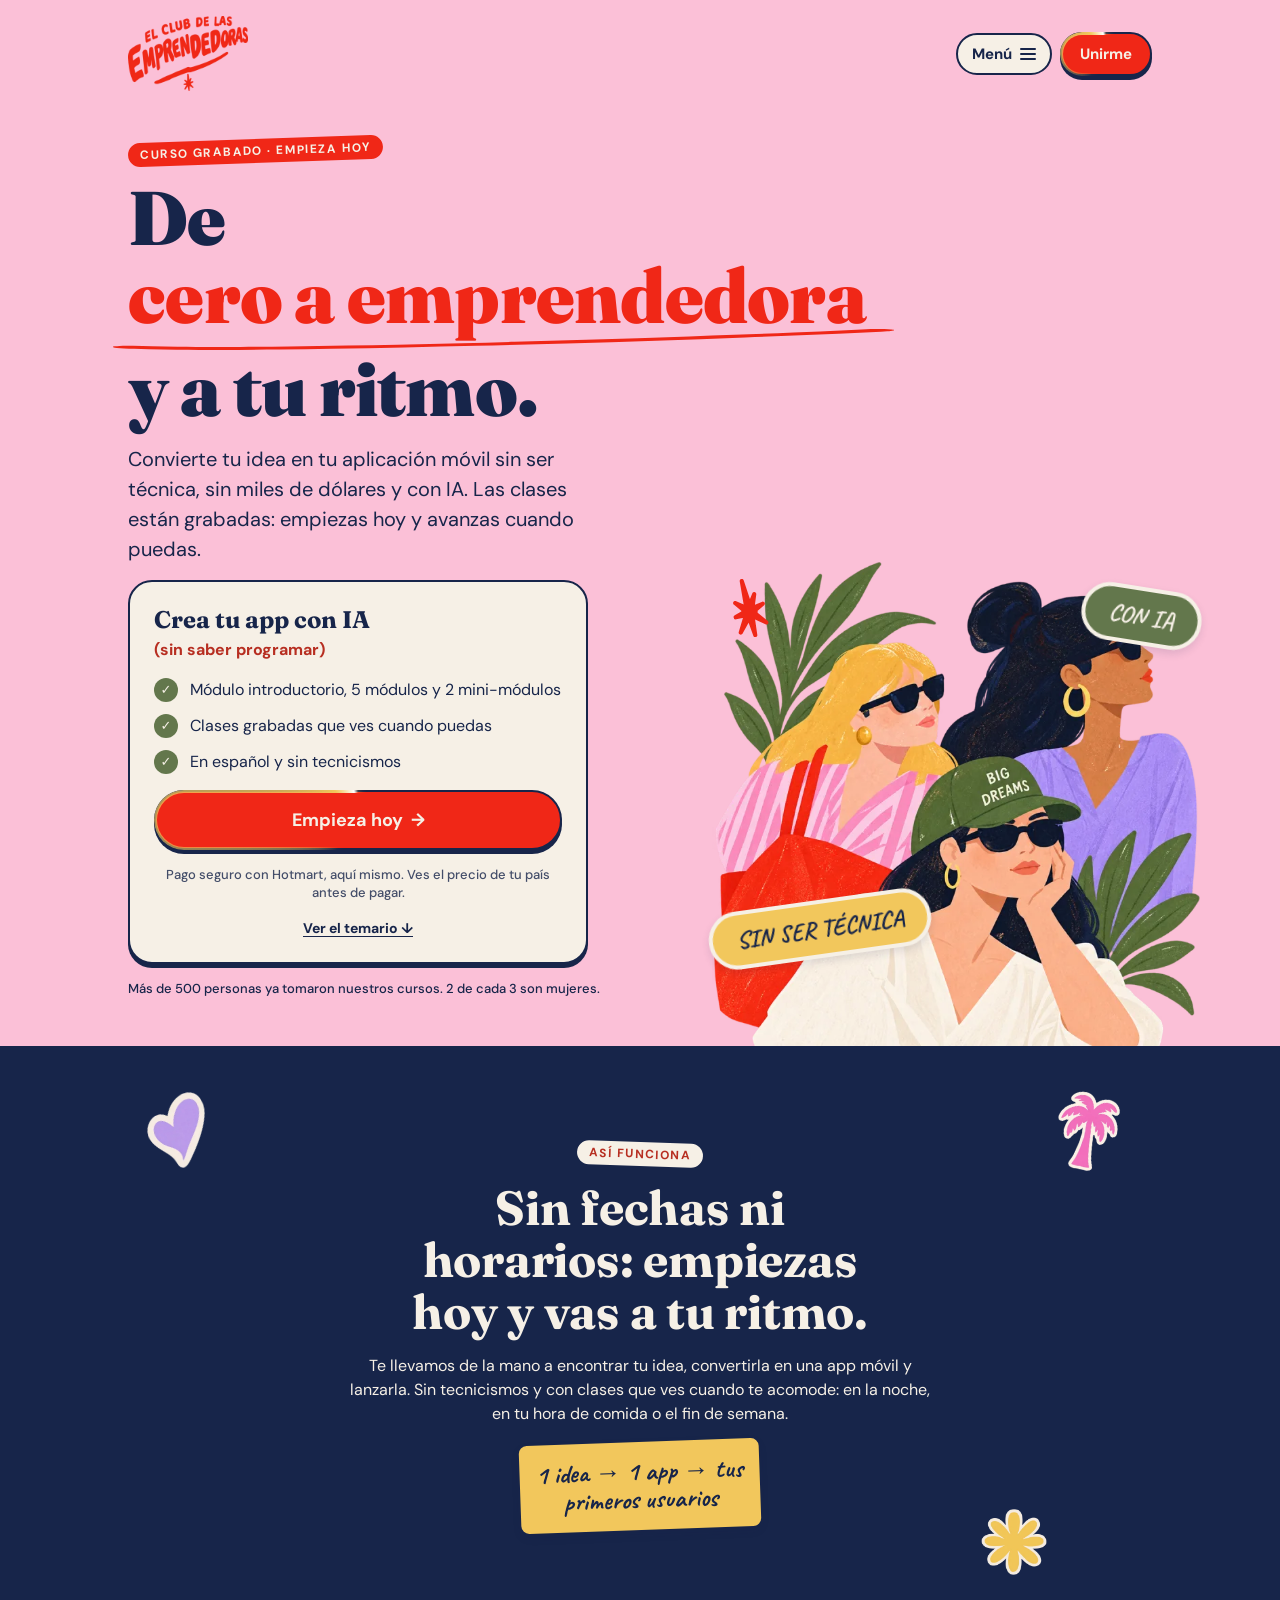
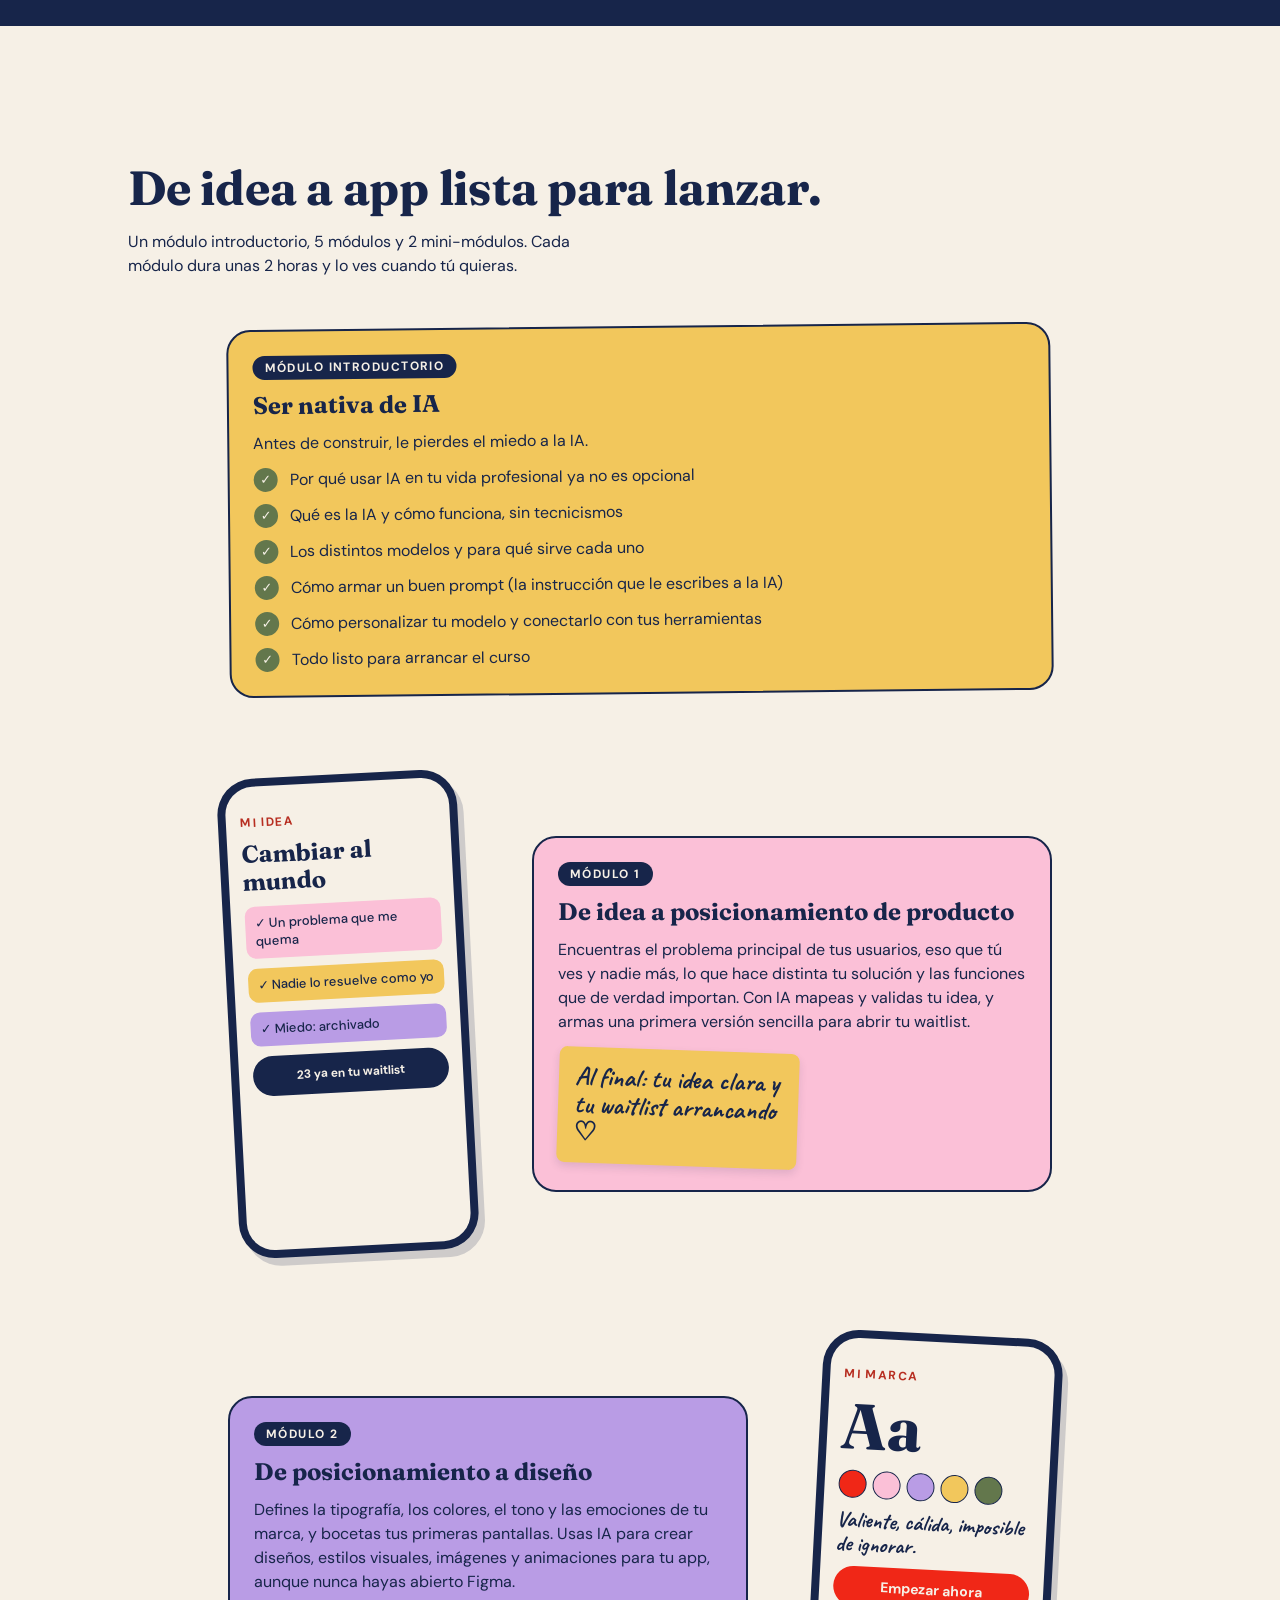
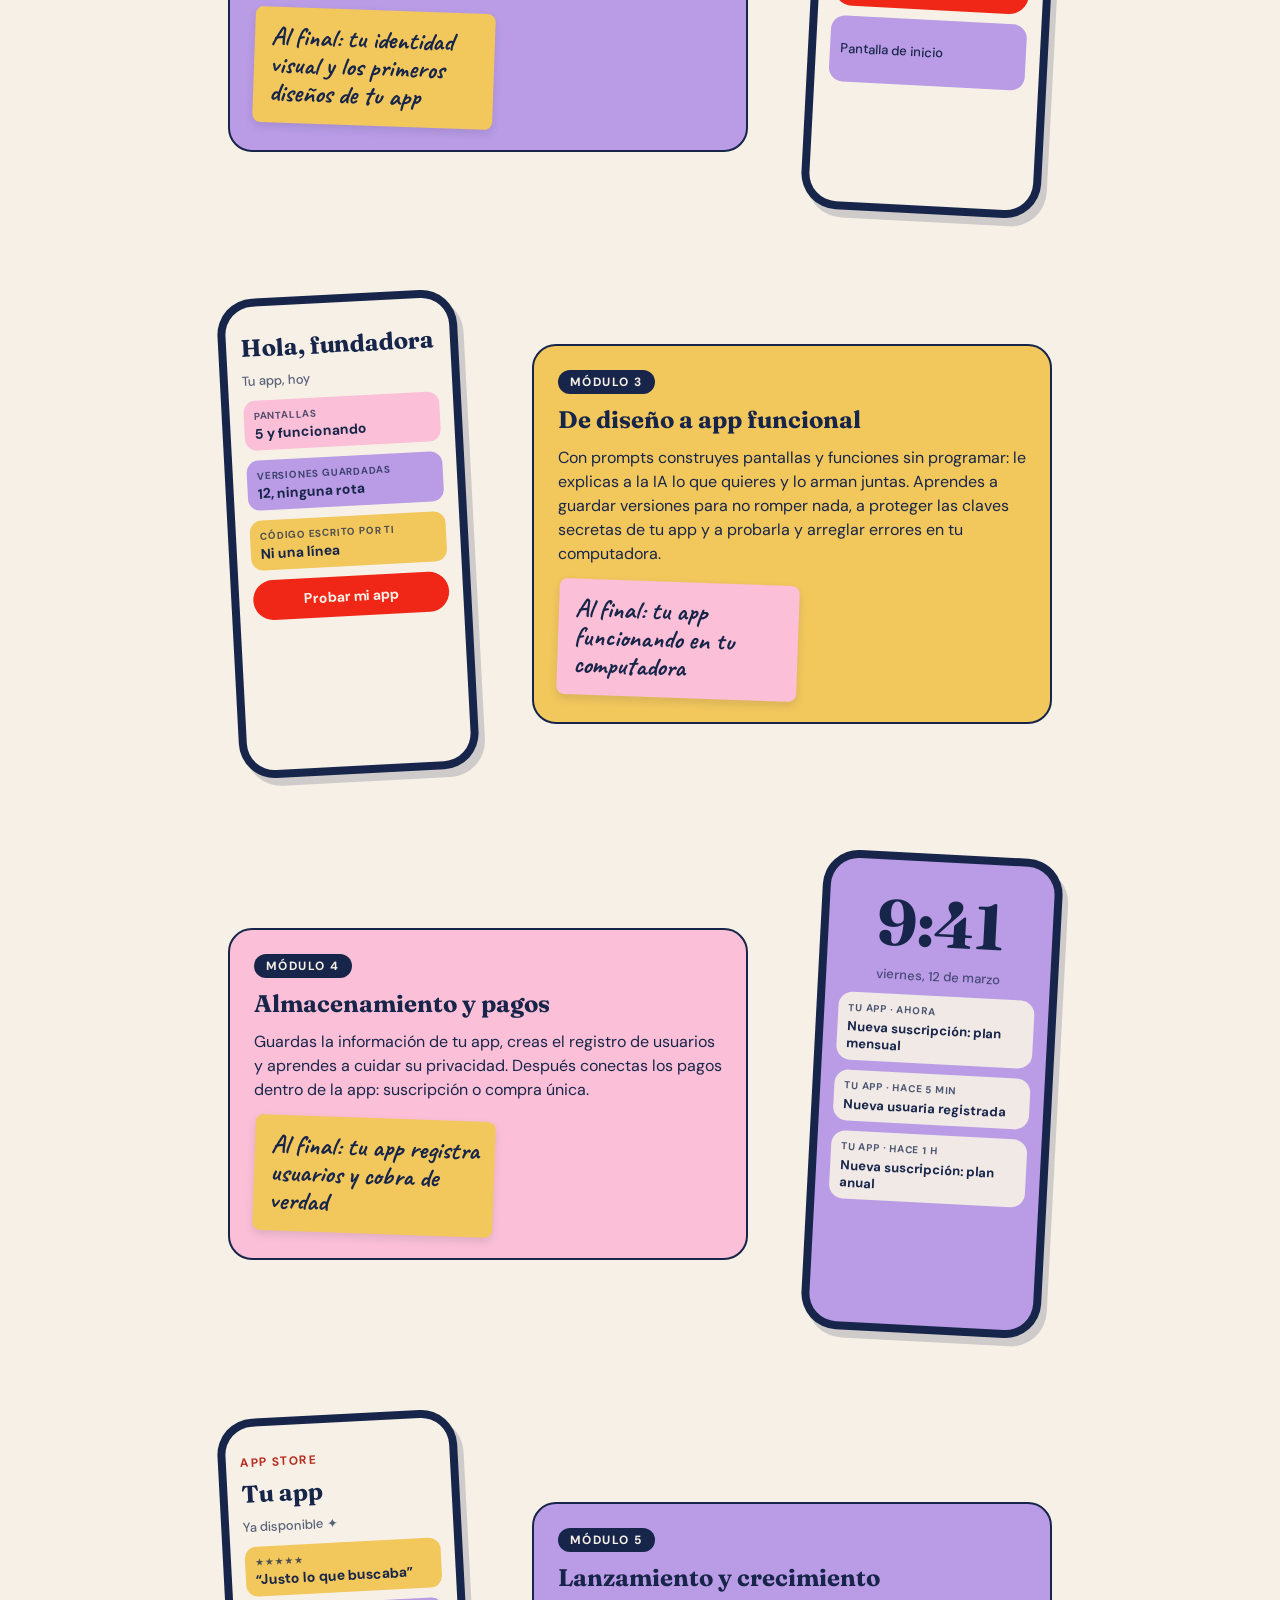
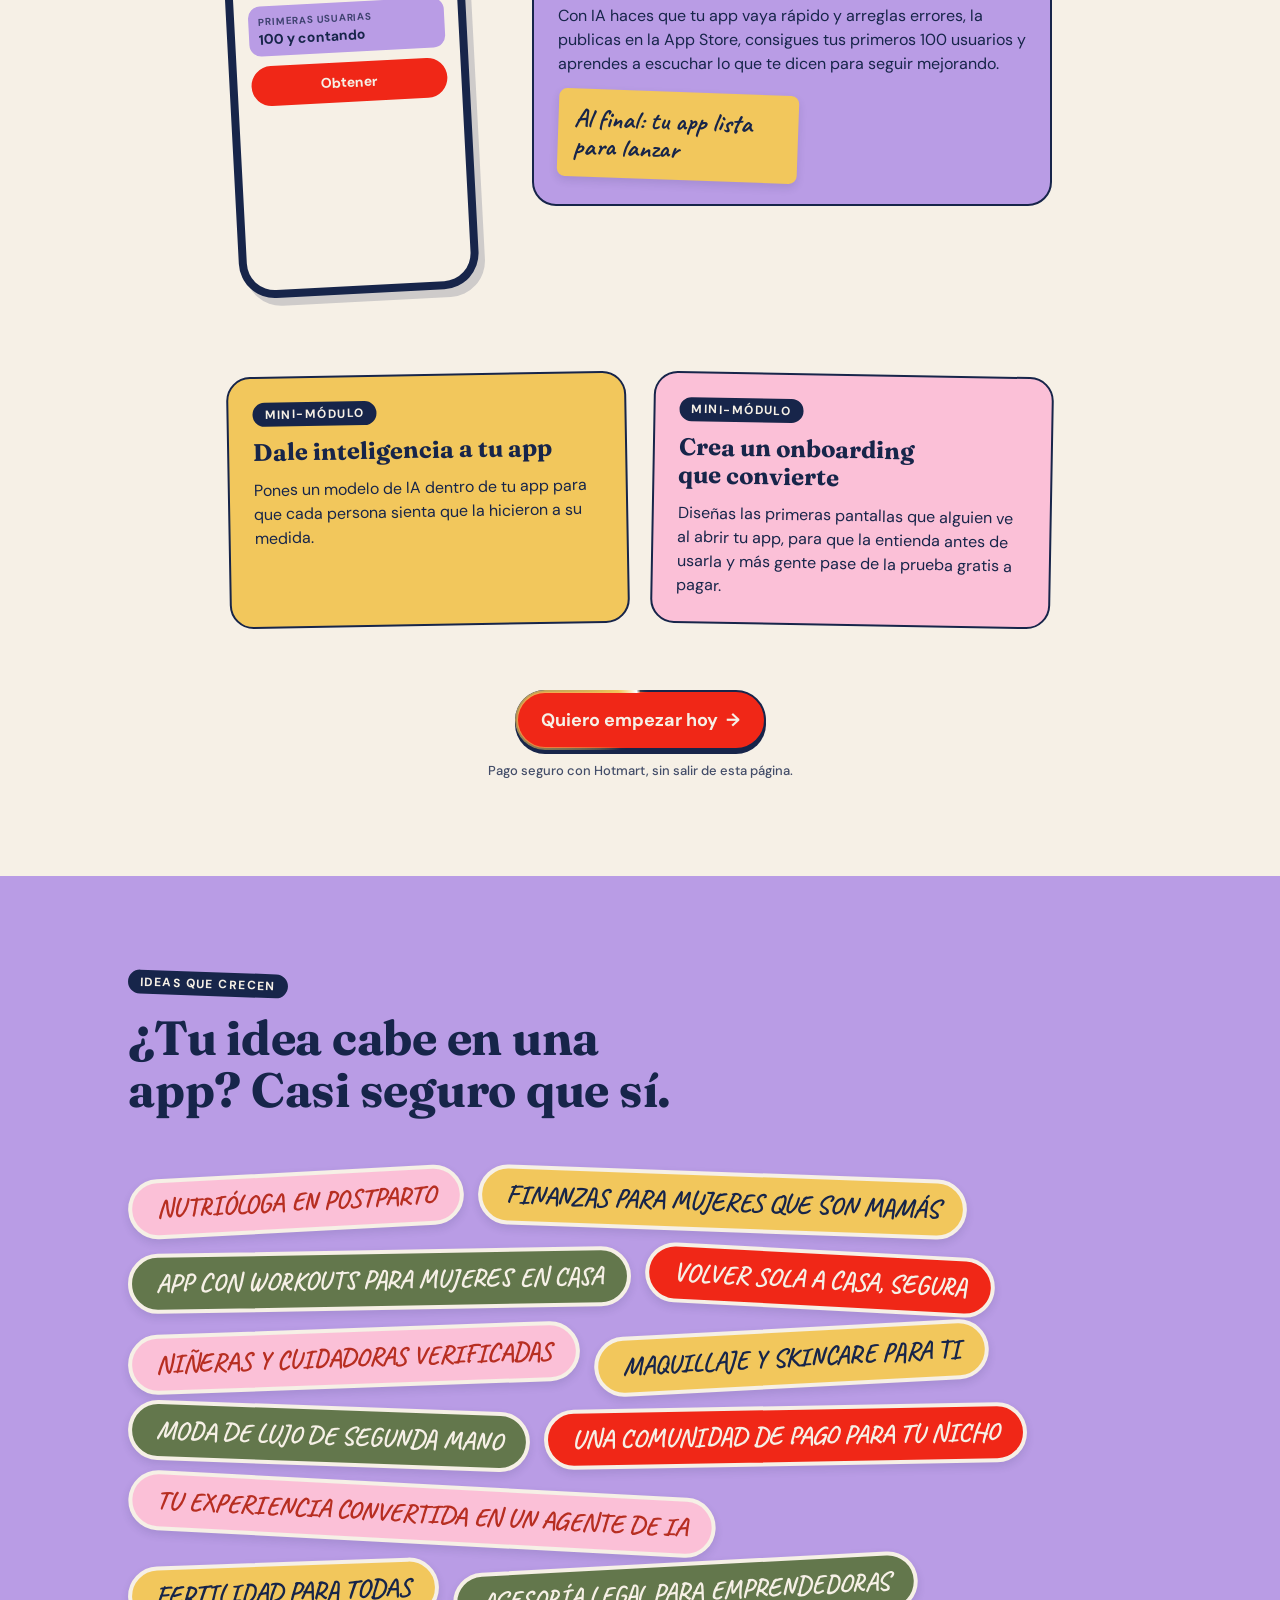
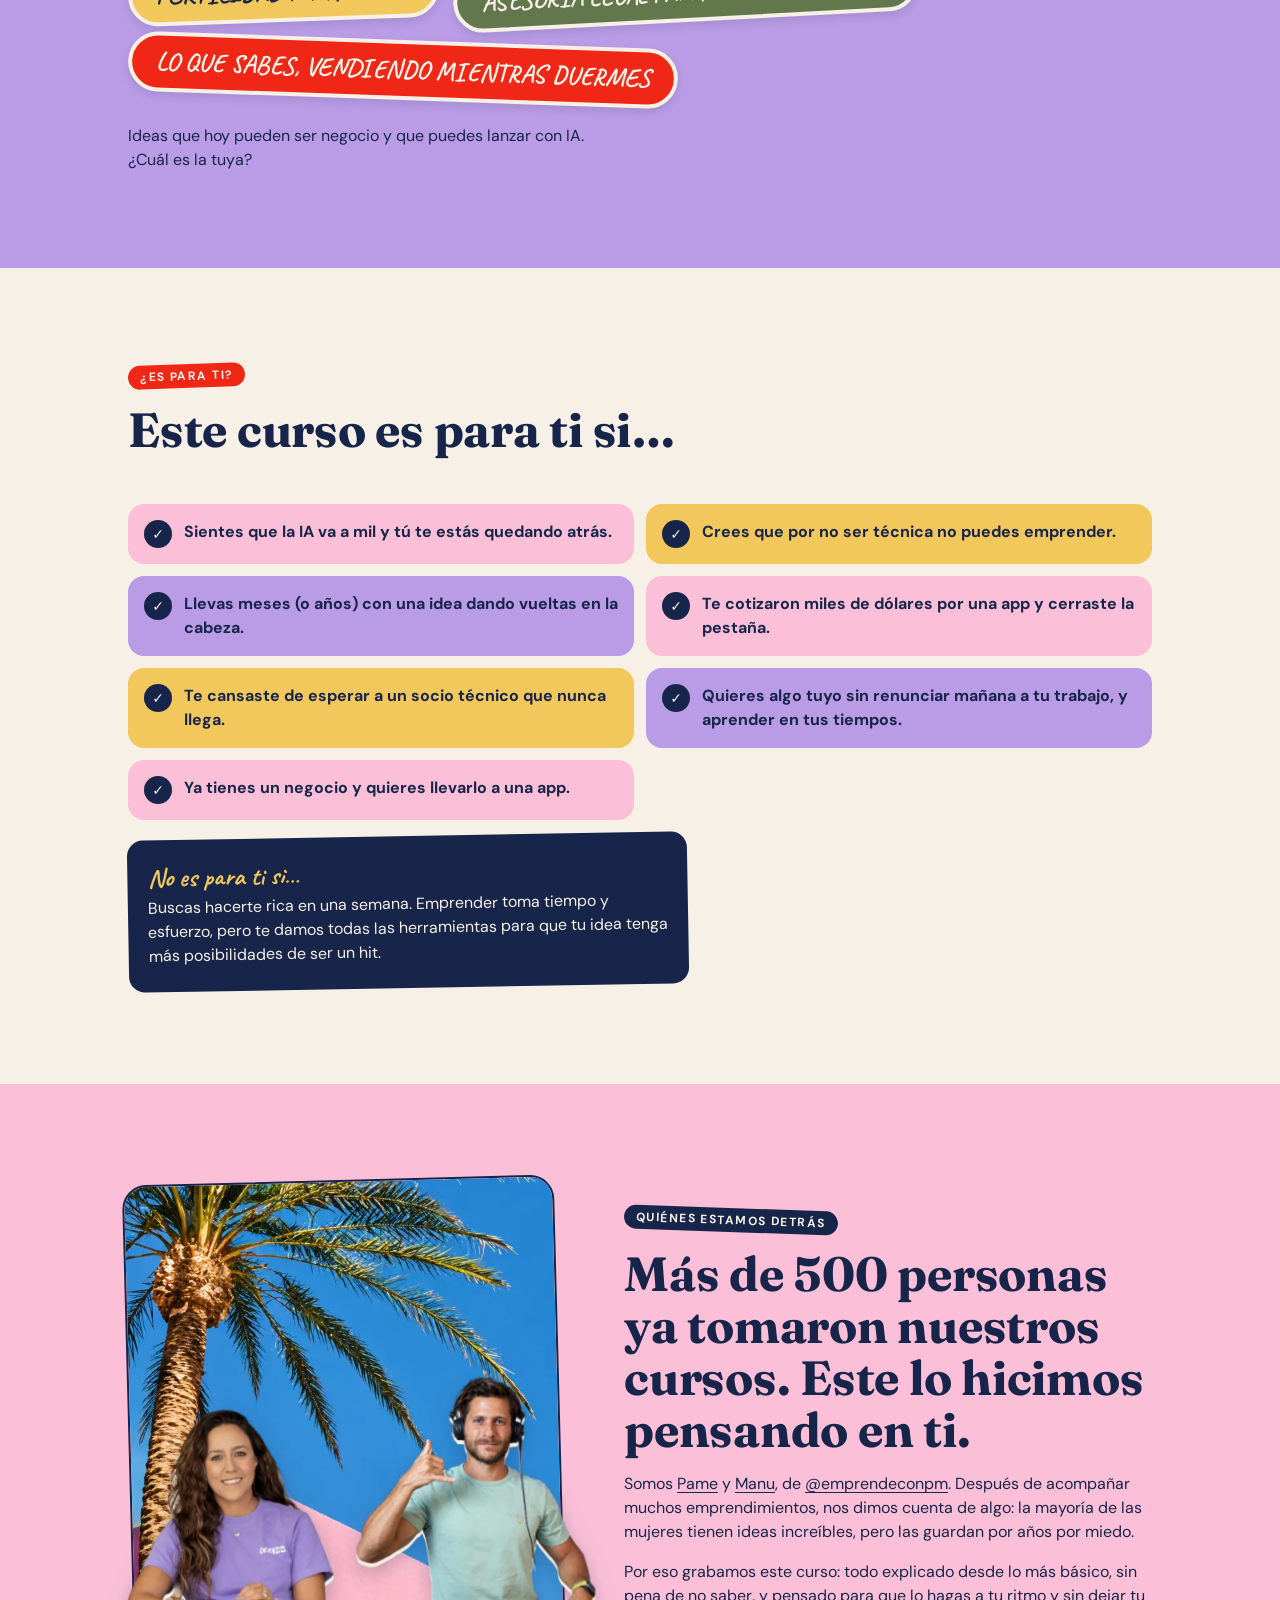
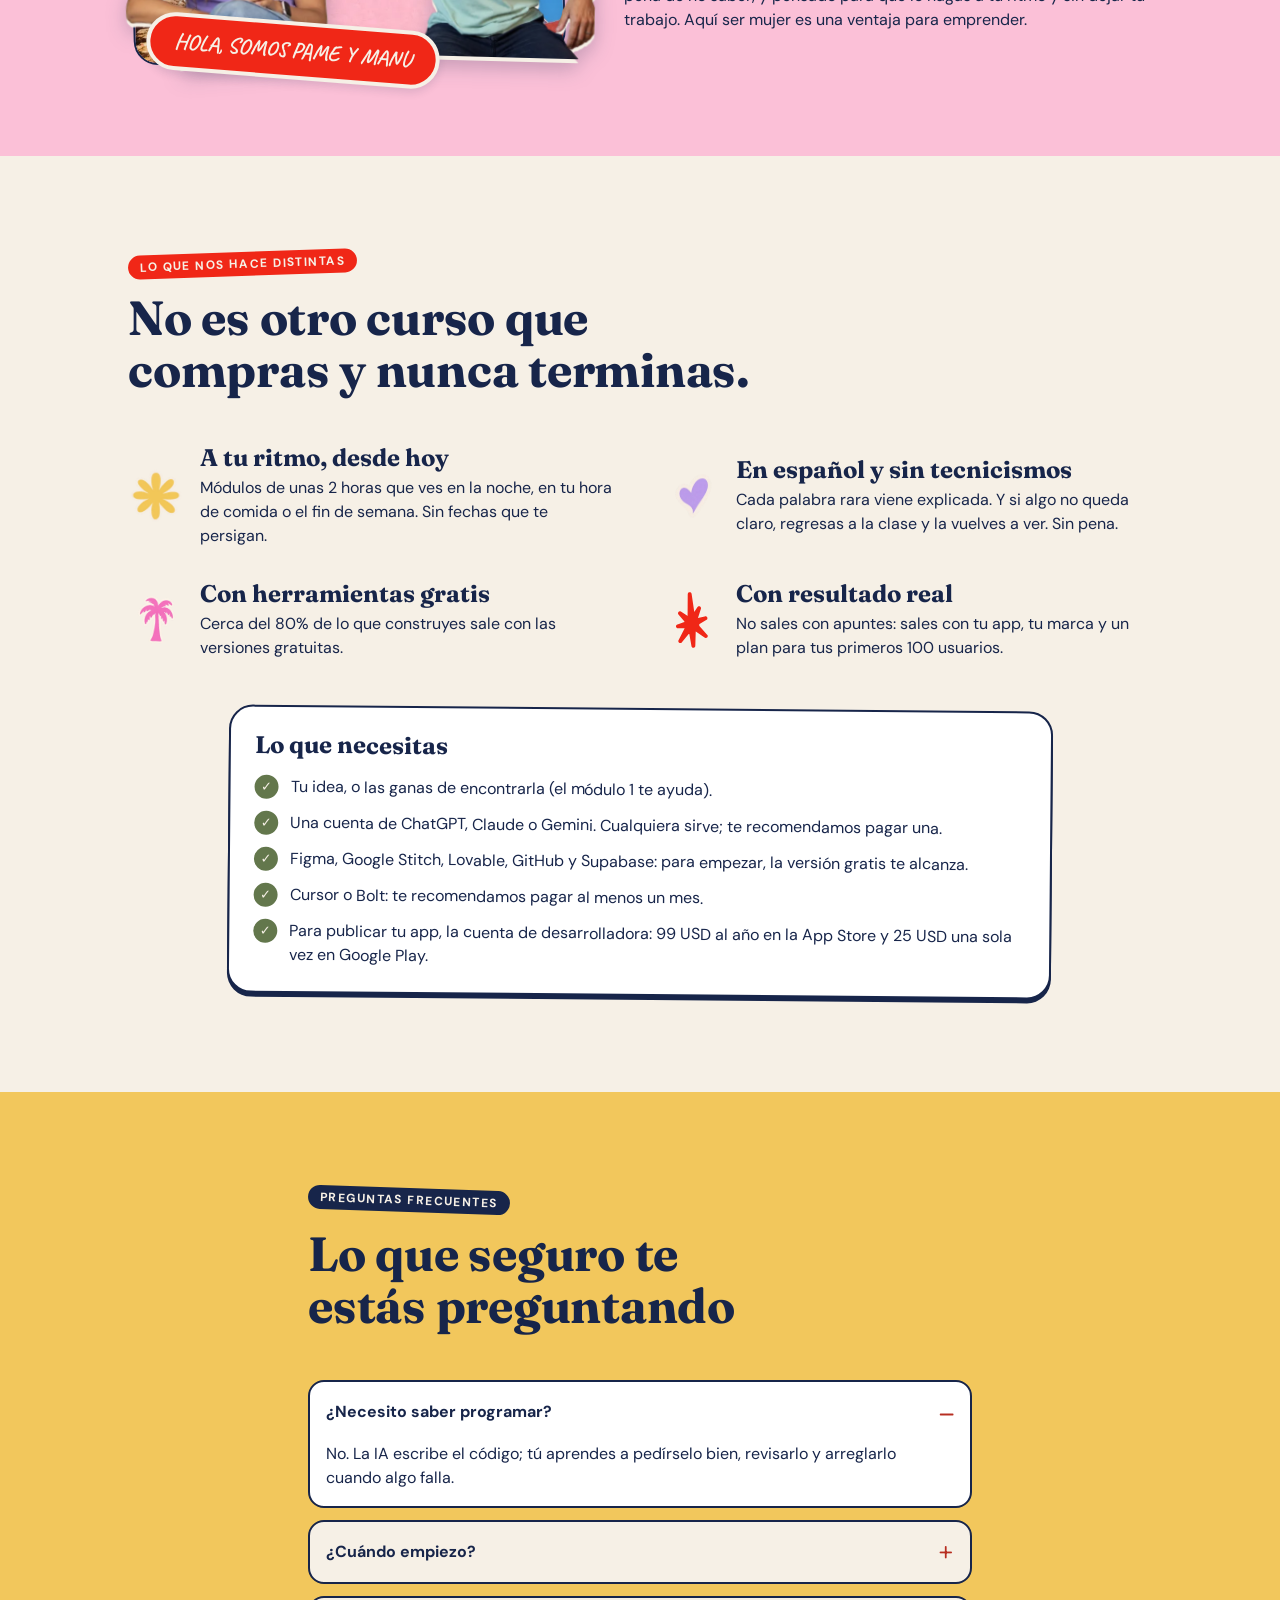
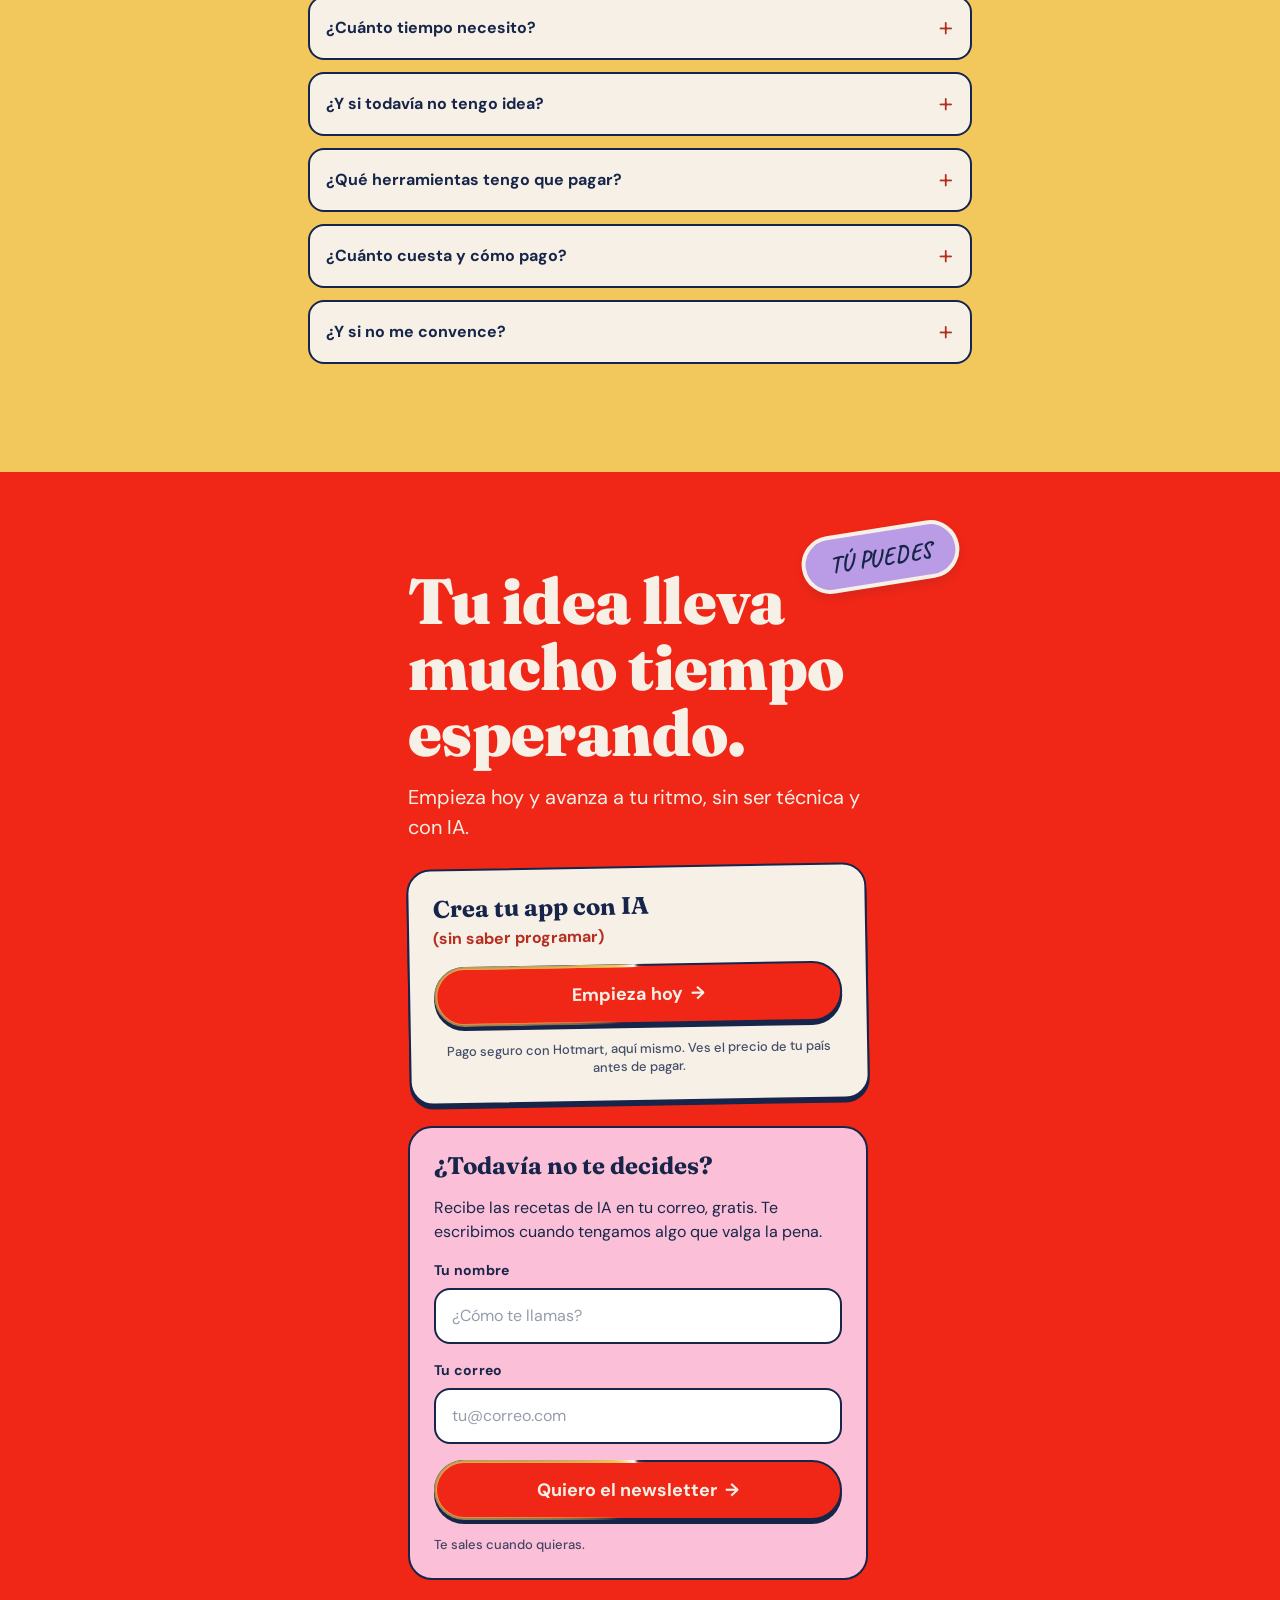
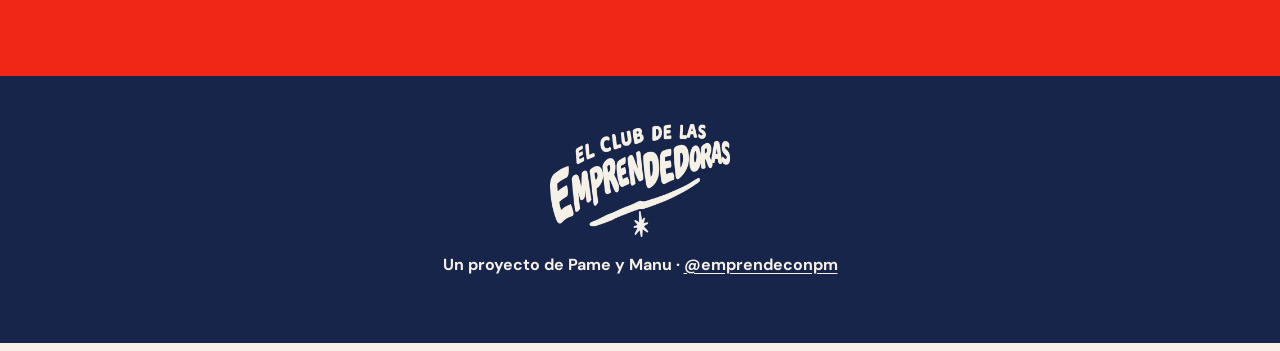
==== commit d17f89c6: "Merge main (the Cursos section) into the on-demand landing Kept both sides: the landing's new head t" ====
--- a/site/index.html
+++ b/site/index.html
@@ -3,16 +3,16 @@
 <head>
   <meta charset="utf-8">
   <meta name="viewport" content="width=device-width, initial-scale=1, viewport-fit=cover">
-  <title>El Club de las Emprendedoras · Waitlist 2027</title>
-  <meta name="description" content="De cero a emprendedora en 8 semanas. Convierte tu idea en tu aplicación móvil sin ser técnica, sin miles de dólares y con IA, en un grupo de mujeres que se apoyan entre ellas. Apártate un lugar en la waitlist.">
+  <title>Crea tu app con IA (sin saber programar) · El Club de las Emprendedoras</title>
+  <meta name="description" content="Curso grabado para convertir tu idea en tu aplicación móvil sin ser técnica, sin miles de dólares y con IA. Empiezas hoy, avanzas a tu ritmo y pagas seguro con Hotmart.">
   <meta name="theme-color" content="#FBC0D7">
   <link rel="canonical" href="https://www.clubdelasemprendedoras.com/">
   <link rel="icon" href="assets/brand/asterisk.svg" type="image/svg+xml">
 
   <meta property="og:type" content="website">
   <meta property="og:locale" content="es_MX">
-  <meta property="og:title" content="De cero a emprendedora en 8 semanas">
-  <meta property="og:description" content="Convierte tu idea en tu aplicación móvil sin ser técnica, sin miles de dólares y con IA, en un grupo de mujeres que se apoyan entre ellas.">
+  <meta property="og:title" content="Crea tu app con IA (sin saber programar)">
+  <meta property="og:description" content="De cero a emprendedora, a tu ritmo: un curso grabado para convertir tu idea en tu app móvil sin ser técnica y con IA. Empiezas hoy.">
   <meta property="og:url" content="https://www.clubdelasemprendedoras.com/">
   <meta property="og:image" content="https://www.clubdelasemprendedoras.com/assets/img/og.jpg">
   <meta name="twitter:card" content="summary_large_image">
@@ -23,13 +23,14 @@
   <link rel="preload" as="image" href="assets/brand/logo-tomato.webp">
 
   <link rel="stylesheet" href="assets/tokens.css?v=3">
-  <link rel="stylesheet" href="assets/styles.css?v=15">
-  <script src="assets/config.js?v=4"></script>
-  <script src="assets/app.js?v=9" defer></script>
-  <script src="assets/motion.js?v=11" defer></script>
+  <link rel="stylesheet" href="assets/styles.css?v=16">
+  <script src="assets/config.js?v=5"></script>
+  <script src="assets/app.js?v=11" defer></script>
+  <script src="assets/checkout.js?v=2" defer></script>
+  <script src="assets/motion.js?v=12" defer></script>
 </head>
 <body>
-  <a class="skip-link" href="#unirme">Ir al formulario de la waitlist</a>
+  <a class="skip-link" href="#unirme">Ir a empezar el curso</a>
 
   <!-- Club/Nav -->
   <header class="nav" data-nav>
@@ -53,36 +54,23 @@
     <section class="hero" aria-labelledby="hero-title">
       <div class="hero__inner">
         <div class="hero__copy">
-          <p class="kicker kicker--tomato tilt-l">Waitlist abierta · Taller 2027</p>
+          <p class="kicker kicker--tomato tilt-l">Curso grabado · Empieza hoy</p>
           <h1 id="hero-title" class="display">
-            De <span class="accent underline" data-jump>cero a emprendedora</span> en 8 semanas.
+            De <span class="accent underline" data-jump>cero a emprendedora</span> y a tu ritmo.
           </h1>
-          <p class="lead">Convierte tu idea en tu aplicación móvil sin ser técnica, sin miles de dólares y con IA, en un grupo de mujeres que se apoyan entre ellas.</p>
-
-          <!-- Club/Waitlist Form -->
-          <div class="waitlist" id="unirme">
-            <form class="waitlist__form" data-waitlist novalidate>
-              <h2 class="h3">Aparta tu lugar</h2>
-              <div class="field">
-                <label for="hero-name">Tu nombre</label>
-                <input id="hero-name" name="name" type="text" autocomplete="given-name" placeholder="¿Cómo te llamas?" required maxlength="120">
-              </div>
-              <div class="field">
-                <label for="hero-email">Tu correo</label>
-                <input id="hero-email" name="email" type="email" inputmode="email" autocomplete="email" placeholder="tu@correo.com" required maxlength="254">
-                <p class="field__error" id="hero-email-error" hidden></p>
-              </div>
-              <div class="hp" aria-hidden="true">
-                <label for="hero-company">No llenes este campo</label>
-                <input id="hero-company" name="company" type="text" tabindex="-1" autocomplete="off">
-              </div>
-              <button class="btn btn--block" type="submit">
-                <span class="btn__label">Quiero mi lugar</span>
-                <span aria-hidden="true">→</span>
-              </button>
-              <p class="caption">Cada semana te mandamos contenido sobre IA para perderle el miedo a emprender, y te avisamos primero cuando abramos. Te sales cuando quieras.</p>
-              <p class="waitlist__status" role="status" aria-live="polite"></p>
-            </form>
+          <p class="lead">Convierte tu idea en tu aplicación móvil sin ser técnica, sin miles de dólares y con IA. Las clases están grabadas: empiezas hoy y avanzas cuando puedas.</p>
+
+          <!-- Club/Buy Card -->
+          <div class="buy">
+            <h2 class="h3 buy__name">Crea tu app con IA <span>(sin saber programar)</span></h2>
+            <ul class="check-list buy__facts">
+              <li>Módulo introductorio, 5 módulos y 2 mini-módulos</li>
+              <li>Clases grabadas que ves cuando puedas</li>
+              <li>En español y sin tecnicismos</li>
+            </ul>
+            <a class="btn btn--block" href="https://pay.hotmart.com/U102178202X?checkoutMode=10" data-checkout="U102178202X" data-sck="landing-hero">Empieza hoy <span aria-hidden="true">→</span></a>
+            <p class="caption buy__safe">Pago seguro con Hotmart, aquí mismo. Ves el precio de tu país antes de pagar.</p>
+            <a class="buy__more" href="#temario">Ver el temario <span aria-hidden="true">↓</span></a>
           </div>
 
           <p class="caption hero__proof">Más de 500 personas ya tomaron nuestros cursos. 2 de cada 3 son mujeres.</p>
@@ -97,26 +85,41 @@
       </div>
     </section>
 
-    <!-- 02 Promesa 2027 -->
+    <!-- 02 Así funciona -->
     <section class="band" aria-labelledby="band-title">
       <img class="band__decor band__decor--heart" src="assets/img/lilac-heart.webp" width="72" height="69" alt="" aria-hidden="true" loading="lazy">
       <img class="band__decor band__decor--palm" src="assets/img/pink-palm.webp" width="64" height="74" alt="" aria-hidden="true" loading="lazy">
       <img class="band__decor band__decor--flower" src="assets/img/yellow-flower.webp" width="60" height="60" alt="" aria-hidden="true" loading="lazy">
       <div class="band__inner">
-        <p class="kicker kicker--cream tilt-r">Lo que viene</p>
-        <h2 id="band-title" class="h2">Este 2027 abrimos un taller de 8 semanas.</h2>
-        <p class="band__body">Te llevamos de la mano a encontrar tu idea, convertirla en una app móvil y crecerla a miles de usuarios. Sin tecnicismos, en vivo y con otras mujeres que van al mismo paso que tú.</p>
-        <p class="note note--butter tilt-l">1 idea → 1 app → miles de usuarios</p>
-      </div>
-    </section>
-
-    <!-- 03 El taller -->
-    <section class="section section--cream" id="taller" aria-labelledby="taller-title">
+        <p class="kicker kicker--cream tilt-r">Así funciona</p>
+        <h2 id="band-title" class="h2">Sin fechas ni horarios: empiezas hoy y vas a tu ritmo.</h2>
+        <p class="band__body">Te llevamos de la mano a encontrar tu idea, convertirla en una app móvil y lanzarla. Sin tecnicismos y con clases que ves cuando te acomode: en la noche, en tu hora de comida o el fin de semana.</p>
+        <p class="note note--butter tilt-l">1 idea → 1 app → tus primeros usuarios</p>
+      </div>
+    </section>
+
+    <!-- 03 Temario -->
+    <section class="section section--cream" id="temario" aria-labelledby="temario-title">
       <div class="section__inner">
         <header class="section__head">
-          <p class="kicker kicker--tomato tilt-l">El taller, paso a paso</p>
-          <h2 id="taller-title" class="h2">8 semanas para pasar de idea a app lista para vender.</h2>
+          <p class="kicker kicker--tomato tilt-l">El temario, paso a paso</p>
+          <h2 id="temario-title" class="h2">De idea a app lista para lanzar.</h2>
+          <p class="section__lede">Un módulo introductorio, 5 módulos y 2 mini-módulos. Cada módulo dura unas 2 horas y lo ves cuando tú quieras.</p>
         </header>
+
+        <article class="card-week card-week--butter card-week--solo temario__intro">
+          <p class="kicker kicker--navy">Módulo introductorio</p>
+          <h3 class="h3">Ser nativa de IA</h3>
+          <p>Antes de construir, le pierdes el miedo a la IA.</p>
+          <ul class="check-list">
+            <li>Por qué usar IA en tu vida profesional ya no es opcional</li>
+            <li>Qué es la IA y cómo funciona, sin tecnicismos</li>
+            <li>Los distintos modelos y para qué sirve cada uno</li>
+            <li>Cómo armar un buen prompt (la instrucción que le escribes a la IA)</li>
+            <li>Cómo personalizar tu modelo y conectarlo con tus herramientas</li>
+            <li>Todo listo para arrancar el curso</li>
+          </ul>
+        </article>
 
         <ol class="weeks">
           <!-- Club/Card/Week -->
@@ -132,9 +135,9 @@
               </div>
             </div>
             <article class="card-week card-week--pink">
-              <p class="kicker kicker--navy">Semanas 1 y 2</p>
-              <h3 class="h3">Encuentra tu idea (y comprueba que alguien la quiere)</h3>
-              <p>Partimos de lo que ya sabes y de los problemas que vives. Con IA encuentras el problema que vale la pena resolver, lo que hace distinta tu solución y las funciones que de verdad importan.</p>
+              <p class="kicker kicker--navy">Módulo 1</p>
+              <h3 class="h3">De idea a posicionamiento de producto</h3>
+              <p>Encuentras el problema principal de tus usuarios, eso que tú ves y nadie más, lo que hace distinta tu solución y las funciones que de verdad importan. Con IA mapeas y validas tu idea, y armas una primera versión sencilla para abrir tu waitlist.</p>
               <p class="note note--butter tilt-r">Al final: tu idea clara y tu waitlist arrancando ♡</p>
             </article>
           </li>
@@ -151,10 +154,10 @@
               </div>
             </div>
             <article class="card-week card-week--lilac">
-              <p class="kicker kicker--navy">Semanas 3 y 4</p>
-              <h3 class="h3">Dale cara: tu marca, con movimiento y animación</h3>
-              <p>Defines colores, tipografía y tono, y le das movimiento y animación a tu marca, como las marcas de hoy. Diseñas tus pantallas con IA, aunque nunca hayas abierto Figma.</p>
-              <p class="note note--butter tilt-r">Al final: tu marca animada y el diseño de tu app</p>
+              <p class="kicker kicker--navy">Módulo 2</p>
+              <h3 class="h3">De posicionamiento a diseño</h3>
+              <p>Defines la tipografía, los colores, el tono y las emociones de tu marca, y bocetas tus primeras pantallas. Usas IA para crear diseños, estilos visuales, imágenes y animaciones para tu app, aunque nunca hayas abierto Figma.</p>
+              <p class="note note--butter tilt-r">Al final: tu identidad visual y los primeros diseños de tu app</p>
             </article>
           </li>
 
@@ -163,17 +166,17 @@
               <div class="phone__screen">
                 <p class="screen-title">Hola, fundadora</p>
                 <p class="screen-caption">Tu app, hoy</p>
-                <p class="screen-class screen-row--pink"><small>Usuarias</small>1,284 y contando</p>
-                <p class="screen-class screen-row--lilac"><small>Ideas guardadas</small>0, ya todas viven</p>
+                <p class="screen-class screen-row--pink"><small>Pantallas</small>5 y funcionando</p>
+                <p class="screen-class screen-row--lilac"><small>Versiones guardadas</small>12, ninguna rota</p>
                 <p class="screen-class screen-row--butter"><small>Código escrito por ti</small>Ni una línea</p>
-                <p class="screen-btn">Lanzar versión 2</p>
+                <p class="screen-btn">Probar mi app</p>
               </div>
             </div>
             <article class="card-week card-week--butter">
-              <p class="kicker kicker--navy">Semanas 5 y 6</p>
-              <h3 class="h3">Construye tu app con IA sin saber programar</h3>
-              <p>Sí, vas a crear código, pero con la IA como tu copiloto: le explicas lo que quieres, lo construyen juntas y entiendes qué hace cada parte. Aprendes a guardar versiones sin romper nada, cuidar los datos de tus usuarios y arreglar errores cuando aparecen.</p>
-              <p class="note note--pink tilt-r">Al final: tu app funcionando en tu teléfono</p>
+              <p class="kicker kicker--navy">Módulo 3</p>
+              <h3 class="h3">De diseño a app funcional</h3>
+              <p>Con prompts construyes pantallas y funciones sin programar: le explicas a la IA lo que quieres y lo arman juntas. Aprendes a guardar versiones para no romper nada, a proteger las claves secretas de tu app y a probarla y arreglar errores en tu computadora.</p>
+              <p class="note note--pink tilt-r">Al final: tu app funcionando en tu computadora</p>
             </article>
           </li>
 
@@ -183,18 +186,55 @@
                 <p class="screen-time">9:41</p>
                 <p class="screen-caption">viernes, 12 de marzo</p>
                 <p class="screen-notif"><small>Tu app · ahora</small>Nueva suscripción: plan mensual</p>
-                <p class="screen-notif"><small>Tu app · hace 5 min</small>Nueva suscripción: plan anual</p>
-                <p class="screen-notif"><small>App Store · hoy</small>Tu app ya está disponible ✦</p>
+                <p class="screen-notif"><small>Tu app · hace 5 min</small>Nueva usuaria registrada</p>
+                <p class="screen-notif"><small>Tu app · hace 1 h</small>Nueva suscripción: plan anual</p>
               </div>
             </div>
             <article class="card-week card-week--pink">
-              <p class="kicker kicker--navy">Semanas 7 y 8</p>
-              <h3 class="h3">Cobra, lanza y consigue tus primeros usuarios</h3>
-              <p>Conectas pagos (suscripción o compra única), armas un onboarding que convierte, publicas en la App Store y sales con tu plan para llegar a tus primeros 100 usuarios y de ahí a miles.</p>
-              <p class="note note--butter tilt-r">Al final: tu app lista para vender</p>
+              <p class="kicker kicker--navy">Módulo 4</p>
+              <h3 class="h3">Almacenamiento y pagos</h3>
+              <p>Guardas la información de tu app, creas el registro de usuarios y aprendes a cuidar su privacidad. Después conectas los pagos dentro de la app: suscripción o compra única.</p>
+              <p class="note note--butter tilt-r">Al final: tu app registra usuarios y cobra de verdad</p>
             </article>
           </li>
+
+          <li class="week">
+            <div class="phone phone--tilt-l" aria-hidden="true">
+              <div class="phone__screen">
+                <p class="screen-kicker">App Store</p>
+                <p class="screen-title">Tu app</p>
+                <p class="screen-caption">Ya disponible ✦</p>
+                <p class="screen-class screen-row--butter"><small>★★★★★</small>“Justo lo que buscaba”</p>
+                <p class="screen-class screen-row--lilac"><small>Primeras usuarias</small>100 y contando</p>
+                <p class="screen-btn">Obtener</p>
+              </div>
+            </div>
+            <article class="card-week card-week--lilac">
+              <p class="kicker kicker--navy">Módulo 5</p>
+              <h3 class="h3">Lanzamiento y crecimiento</h3>
+              <p>Con IA haces que tu app vaya rápido y arreglas errores, la publicas en la App Store, consigues tus primeros 100 usuarios y aprendes a escuchar lo que te dicen para seguir mejorando.</p>
+              <p class="note note--butter tilt-r">Al final: tu app lista para lanzar</p>
+            </article>
+          </li>
         </ol>
+
+        <ul class="minis" aria-label="Mini-módulos">
+          <li class="card-week card-week--butter card-week--solo">
+            <p class="kicker kicker--navy">Mini-módulo</p>
+            <h3 class="h3">Dale inteligencia a tu app</h3>
+            <p>Pones un modelo de IA dentro de tu app para que cada persona sienta que la hicieron a su medida.</p>
+          </li>
+          <li class="card-week card-week--pink card-week--solo">
+            <p class="kicker kicker--navy">Mini-módulo</p>
+            <h3 class="h3">Crea un onboarding que convierte</h3>
+            <p>Diseñas las primeras pantallas que alguien ve al abrir tu app, para que la entienda antes de usarla y más gente pase de la prueba gratis a pagar.</p>
+          </li>
+        </ul>
+
+        <div class="temario__cta">
+          <a class="btn" href="https://pay.hotmart.com/U102178202X?checkoutMode=10" data-checkout="U102178202X" data-sck="landing-temario">Quiero empezar hoy <span aria-hidden="true">→</span></a>
+          <p class="caption">Pago seguro con Hotmart, sin salir de esta página.</p>
+        </div>
       </div>
     </section>
 
@@ -219,7 +259,7 @@
           <li class="sticker sticker--olive">Asesoría legal para emprendedoras</li>
           <li class="sticker sticker--tomato">Lo que sabes, vendiendo mientras duermes</li>
         </ul>
-        <p class="section__foot">Ideas que hoy pueden ser negocio y que puedes lanzar con IA en 8 semanas. ¿Cuál es la tuya?</p>
+        <p class="section__foot">Ideas que hoy pueden ser negocio y que puedes lanzar con IA. ¿Cuál es la tuya?</p>
       </div>
     </section>
 
@@ -228,7 +268,7 @@
       <div class="section__inner">
         <header class="section__head">
           <p class="kicker kicker--tomato tilt-l">¿Es para ti?</p>
-          <h2 id="para-ti-title" class="h2">Este club es para ti si…</h2>
+          <h2 id="para-ti-title" class="h2">Este curso es para ti si…</h2>
         </header>
         <ul class="for-you">
           <!-- Club/Card/ForYou -->
@@ -237,18 +277,18 @@
           <li class="for-you__item for-you__item--lilac">Llevas meses (o años) con una idea dando vueltas en la cabeza.</li>
           <li class="for-you__item for-you__item--pink">Te cotizaron miles de dólares por una app y cerraste la pestaña.</li>
           <li class="for-you__item for-you__item--butter">Te cansaste de esperar a un socio técnico que nunca llega.</li>
-          <li class="for-you__item for-you__item--lilac">Quieres algo tuyo sin renunciar mañana a tu trabajo.</li>
+          <li class="for-you__item for-you__item--lilac">Quieres algo tuyo sin renunciar mañana a tu trabajo, y aprender en tus tiempos.</li>
           <li class="for-you__item for-you__item--pink">Ya tienes un negocio y quieres llevarlo a una app.</li>
         </ul>
         <aside class="not-for-you">
           <p class="not-for-you__title">No es para ti si…</p>
-          <p>Buscas hacerte rica en una semana. Emprender toma tiempo y esfuerzo pero te daremos todas las herramientas para que tu idea tenga mayor posibilidad de ser un hit.</p>
+          <p>Buscas hacerte rica en una semana. Emprender toma tiempo y esfuerzo, pero te damos todas las herramientas para que tu idea tenga más posibilidades de ser un hit.</p>
         </aside>
       </div>
     </section>
 
     <!-- 06 Quiénes -->
-    <section class="section section--pink" id="quienes" aria-labelledby="quienes-title">
+    <section class="section section--pink" id="quienes" aria-labelledby="quienes-title" data-popout-at>
       <div class="section__inner about">
         <figure class="about__photo">
           <img src="assets/img/palm-pink.webp" width="640" height="1068" alt="Palmera frente a una pared rosa bajo el cielo azul" loading="lazy">
@@ -258,9 +298,9 @@
         </figure>
         <div class="about__copy">
           <p class="kicker kicker--navy tilt-r">Quiénes estamos detrás</p>
-          <h2 id="quienes-title" class="h2">Más de 500 personas ya tomaron nuestros cursos. Ahora lo hacemos en comunidad.</h2>
+          <h2 id="quienes-title" class="h2">Más de 500 personas ya tomaron nuestros cursos. Este lo hicimos pensando en ti.</h2>
           <p>Somos <a href="https://www.instagram.com/pamevls/" target="_blank" rel="noopener">Pame</a> y <a href="https://www.instagram.com/thebreathmanu/" target="_blank" rel="noopener">Manu</a>, de <a href="https://www.instagram.com/emprendeconpm/" target="_blank" rel="noopener">@emprendeconpm</a>. Después de acompañar muchos emprendimientos, nos dimos cuenta de algo: la mayoría de las mujeres tienen ideas increíbles, pero las guardan por años por miedo.</p>
-          <p>Por eso armamos este club: un espacio donde preguntar lo “básico” es lo normal y donde ser mujer es una ventaja para emprender.</p>
+          <p>Por eso grabamos este curso: todo explicado desde lo más básico, sin pena de no saber, y pensado para que lo hagas a tu ritmo y sin dejar tu trabajo. Aquí ser mujer es una ventaja para emprender.</p>
         </div>
       </div>
     </section>
@@ -275,21 +315,32 @@
         <ul class="perks">
           <li class="perk">
             <img src="assets/img/yellow-flower.webp" width="56" height="56" alt="" loading="lazy">
-            <div><h3 class="h3">En vivo y en grupo</h3><p>Talleres cada semana con nosotros y grabaciones por si un día no llegas.</p></div>
+            <div><h3 class="h3">A tu ritmo, desde hoy</h3><p>Módulos de unas 2 horas que ves en la noche, en tu hora de comida o el fin de semana. Sin fechas que te persigan.</p></div>
           </li>
           <li class="perk">
             <img src="assets/img/lilac-heart.webp" width="56" height="54" alt="" loading="lazy">
-            <div><h3 class="h3">En español y sin tecnicismos</h3><p>Si algo no se entiende, lo explicamos otra vez. Y otra. Sin pena.</p></div>
+            <div><h3 class="h3">En español y sin tecnicismos</h3><p>Cada palabra rara viene explicada. Y si algo no queda claro, regresas a la clase y la vuelves a ver. Sin pena.</p></div>
           </li>
           <li class="perk">
             <img src="assets/img/pink-palm.webp" width="48" height="56" alt="" loading="lazy">
-            <div><h3 class="h3">Con herramientas gratis</h3><p>El 80% de lo que construyes sale con las versiones gratuitas.</p></div>
+            <div><h3 class="h3">Con herramientas gratis</h3><p>Cerca del 80% de lo que construyes sale con las versiones gratuitas.</p></div>
           </li>
           <li class="perk">
             <img src="assets/brand/asterisk.svg" width="32" height="56" alt="" loading="lazy">
-            <div><h3 class="h3">Con resultado real</h3><p>No sales con apuntes: sales con tu app, tu marca y tus primeros usuarios.</p></div>
+            <div><h3 class="h3">Con resultado real</h3><p>No sales con apuntes: sales con tu app, tu marca y un plan para tus primeros 100 usuarios.</p></div>
           </li>
         </ul>
+
+        <aside class="ingredientes needs" aria-labelledby="needs-title">
+          <h3 id="needs-title" class="h3">Lo que necesitas</h3>
+          <ul class="check-list">
+            <li>Tu idea, o las ganas de encontrarla (el módulo 1 te ayuda).</li>
+            <li>Una cuenta de ChatGPT, Claude o Gemini. Cualquiera sirve; te recomendamos pagar una.</li>
+            <li>Figma, Google Stitch, Lovable, GitHub y Supabase: para empezar, la versión gratis te alcanza.</li>
+            <li>Cursor o Bolt: te recomendamos pagar al menos un mes.</li>
+            <li>Para publicar tu app, la cuenta de desarrolladora: 99 USD al año en la App Store y 25 USD una sola vez en Google Play.</li>
+          </ul>
+        </aside>
       </div>
     </section>
 
@@ -303,40 +354,52 @@
         <!-- Club/FAQ Item -->
         <details class="faq__item" open>
           <summary>¿Necesito saber programar?</summary>
-          <p>No. La IA escribe el código; tú aprendes a pedirlo bien, revisarlo y arreglarlo cuando algo falla.</p>
+          <p>No. La IA escribe el código; tú aprendes a pedírselo bien, revisarlo y arreglarlo cuando algo falla.</p>
+        </details>
+        <details class="faq__item">
+          <summary>¿Cuándo empiezo?</summary>
+          <p>Hoy mismo. Las clases ya están grabadas: en cuanto terminas tu pago, Hotmart te da acceso y arrancas con el módulo introductorio.</p>
+        </details>
+        <details class="faq__item">
+          <summary>¿Cuánto tiempo necesito?</summary>
+          <p>Tú pones el ritmo: no hay fechas ni horarios. Cada módulo dura unas 2 horas, más el rato que le dediques a avanzar en tu app. Está pensado para hacerlo sin dejar tu trabajo.</p>
         </details>
         <details class="faq__item">
           <summary>¿Y si todavía no tengo idea?</summary>
-          <p>Perfecto, las semanas 1 y 2 son justo para eso. Sales con una idea clara y probada con personas reales.</p>
+          <p>Perfecto: el módulo 1 es justo para eso. Encuentras el problema que vale la pena resolver y sales con tu idea clara.</p>
         </details>
         <details class="faq__item">
-          <summary>¿Cuándo empieza?</summary>
-          <p>En 2027. Las que están en la waitlist conocen la fecha antes que nadie.</p>
+          <summary>¿Qué herramientas tengo que pagar?</summary>
+          <p>Casi todo se puede hacer con versiones gratis. Te recomendamos pagar una IA (ChatGPT, Claude o Gemini) y al menos un mes de Cursor o Bolt. Para publicar tu app pagas la cuenta de desarrolladora: 99 USD al año en la App Store y 25 USD una sola vez en Google Play.</p>
         </details>
         <details class="faq__item">
-          <summary>¿Cuánto tiempo necesito a la semana?</summary>
-          <p>Calcula entre 4 y 6 horas: el taller en vivo y un rato para avanzar en tu app. Está pensado para hacerlo sin dejar tu trabajo.</p>
+          <summary>¿Cuánto cuesta y cómo pago?</summary>
+          <p>Pagas con Hotmart aquí mismo, sin salir de la página. Ahí ves el precio de tu país antes de pagar y las formas de pago que tienes: tarjeta y, según tu país, cuotas o meses.</p>
         </details>
         <details class="faq__item">
-          <summary>¿Cuánto cuesta?</summary>
-          <p>Lo anunciamos primero a la waitlist, antes de abrir inscripciones al público.</p>
+          <summary>¿Y si no me convence?</summary>
+          <p>Tu compra tiene la garantía de Hotmart: si sientes que no es para ti, puedes pedir tu reembolso a Hotmart dentro del plazo de la garantía.</p>
         </details>
-        <details class="faq__item">
-          <summary>¿Qué herramientas vamos a usar?</summary>
-          <p>ChatGPT, Claude, Gemini, Figma, Lovable, Cursor o Claude Code y Supabase. Casi todas tienen versión gratis. Para publicar tu app pagas la cuenta de desarrolladora: 99 USD al año en App Store y 25 USD una sola vez en Google Play.</p>
-        </details>
       </div>
     </section>
 
     <!-- 09 CTA final -->
-    <section class="cta" aria-labelledby="cta-title">
+    <section class="cta" id="unirme" aria-labelledby="cta-title">
       <div class="cta__inner">
         <span class="sticker sticker--lilac cta__sticker" aria-hidden="true">Tú puedes</span>
         <h2 id="cta-title" class="display display--inverse">Tu idea lleva mucho tiempo esperando.</h2>
-        <p class="lead lead--inverse">Apártate un lugar en la waitlist y sé de las primeras en entrar al club en 2027.</p>
-        <div class="waitlist waitlist--tilt">
-          <form class="waitlist__form" data-waitlist novalidate>
-            <h3 class="h3">Quiero entrar al club</h3>
+        <p class="lead lead--inverse">Empieza hoy y avanza a tu ritmo, sin ser técnica y con IA.</p>
+
+        <div class="buy buy--tilt">
+          <p class="h3 buy__name">Crea tu app con IA <span>(sin saber programar)</span></p>
+          <a class="btn btn--block" href="https://pay.hotmart.com/U102178202X?checkoutMode=10" data-checkout="U102178202X" data-sck="landing-cta">Empieza hoy <span aria-hidden="true">→</span></a>
+          <p class="caption buy__safe">Pago seguro con Hotmart, aquí mismo. Ves el precio de tu país antes de pagar.</p>
+        </div>
+
+        <div class="waitlist waitlist--soft">
+          <form class="waitlist__form" data-waitlist data-source="landing-newsletter" novalidate>
+            <h3 class="h3">¿Todavía no te decides?</h3>
+            <p>Recibe las recetas de IA en tu correo, gratis. Te escribimos cuando tengamos algo que valga la pena.</p>
             <div class="field">
               <label for="cta-name">Tu nombre</label>
               <input id="cta-name" name="name" type="text" autocomplete="given-name" placeholder="¿Cómo te llamas?" required maxlength="120">
@@ -351,10 +414,10 @@
               <input id="cta-company" name="company" type="text" tabindex="-1" autocomplete="off">
             </div>
             <button class="btn btn--block" type="submit">
-              <span class="btn__label">Quiero mi lugar</span>
+              <span class="btn__label">Quiero el newsletter</span>
               <span aria-hidden="true">→</span>
             </button>
-            <p class="caption">Cada semana te mandamos contenido sobre IA para perderle el miedo a emprender, y te avisamos primero cuando abramos. Te sales cuando quieras.</p>
+            <p class="caption">Te sales cuando quieras.</p>
             <p class="waitlist__status" role="status" aria-live="polite"></p>
           </form>
         </div>
@@ -369,6 +432,36 @@
     <p class="caption"><a href="/cursos/">Cursos</a> · <a href="/recetas/">Recetas de Emprendimiento e IA</a> · © 2026 El Club de las Emprendedoras.</p>
   </footer>
 
+  <!-- Newsletter popout: shows once while scrolling (app.js), never blocks the page -->
+  <aside class="popout" id="popout" role="dialog" aria-modal="false" aria-labelledby="popout-title" hidden>
+    <button class="popout__close" type="button" data-popout-close aria-label="Cerrar">×</button>
+    <p class="kicker kicker--tomato">Gratis</p>
+    <h2 id="popout-title" class="h3 popout__title">Recetas de IA en tu correo</h2>
+    <p class="popout__text">Pasos sencillos para emprender con IA, con el prompt listo para copiar. Te escribimos solo cuando hay algo bueno.</p>
+    <form class="waitlist__form popout__form" data-waitlist data-source="landing-popout" novalidate>
+      <div class="popout__fields">
+        <div class="field">
+          <label for="pop-name">Tu nombre</label>
+          <input id="pop-name" name="name" type="text" autocomplete="given-name" placeholder="¿Cómo te llamas?" required maxlength="120">
+        </div>
+        <div class="field">
+          <label for="pop-email">Tu correo</label>
+          <input id="pop-email" name="email" type="email" inputmode="email" autocomplete="email" placeholder="tu@correo.com" required maxlength="254">
+          <p class="field__error" id="pop-email-error" hidden></p>
+        </div>
+      </div>
+      <div class="hp" aria-hidden="true">
+        <label for="pop-company">No llenes este campo</label>
+        <input id="pop-company" name="company" type="text" tabindex="-1" autocomplete="off">
+      </div>
+      <button class="btn btn--block" type="submit">
+        <span class="btn__label">Quiero las recetas</span>
+        <span aria-hidden="true">→</span>
+      </button>
+      <p class="waitlist__status" role="status" aria-live="polite"></p>
+    </form>
+    <button class="popout__later" type="button" data-popout-close>Ahora no</button>
+  </aside>
 
   <!-- Step 2: profile questions (optional), one at a time -->
   <dialog class="profile" id="profile" aria-labelledby="profile-title">
@@ -378,13 +471,13 @@
       <div class="profile__body">
         <section class="profile__step profile__step--intro" data-step>
           <p class="kicker kicker--tomato">Paso 2 de 2 · opcional</p>
-          <h2 id="profile-title" class="h2"><span data-profile-name>¡Listo!</span> Ya tienes tu lugar.</h2>
-          <p>¿Nos cuentas un poco más de ti? Son preguntas cortitas, una a la vez. Con esto armamos el taller a tu medida.</p>
+          <h2 id="profile-title" class="h2"><span data-profile-name>¡Listo!</span> Ya estás en el newsletter.</h2>
+          <p>¿Nos cuentas un poco más de ti? Son preguntas cortitas, una a la vez. Con esto armamos recetas y cursos a tu medida.</p>
           <div class="profile__ok"><button class="btn" type="button" data-next><span class="btn__label">Va, empecemos</span> →</button><p class="profile__enter">Toma 1 minuto</p></div>
         </section>
         <section class="profile__step" data-step hidden>
           <div class="field">
-            <label for="p-whatsapp">Tu WhatsApp <span class="profile__hint">(para avisarte primero cuando abramos)</span></label>
+            <label for="p-whatsapp">Tu WhatsApp <span class="profile__hint">(para avisarte cuando tengamos algo nuevo)</span></label>
             <input id="p-whatsapp" name="whatsapp" type="tel" inputmode="tel" autocomplete="tel" placeholder="+52 55 1234 5678" maxlength="30">
           </div>
           <div class="profile__ok"><button class="btn" type="button" data-next><span class="btn__label">OK</span> ✓</button><p class="profile__enter">o presiona <kbd>Enter ↵</kbd></p></div>
@@ -430,7 +523,7 @@
         </section>
         <section class="profile__step" data-step data-auto hidden>
           <fieldset class="profile__q">
-            <legend>¿Qué te interesaría más para 2027?</legend>
+            <legend>¿Qué te interesa más ahorita?</legend>
             <div class="chips-select">
               <label class="chip"><input type="radio" name="interes_2027" value="Encontrar y validar mi idea"><span>Encontrar y validar mi idea</span></label>
               <label class="chip"><input type="radio" name="interes_2027" value="Crear mi app con IA"><span>Crear mi app con IA</span></label>
@@ -442,7 +535,7 @@
         </section>
         <section class="profile__step" data-step data-auto hidden>
           <fieldset class="profile__q">
-            <legend>¿Qué es lo que más te trabaría durante el taller?</legend>
+            <legend>¿Qué es lo que más te trabaría al tomar un curso?</legend>
             <div class="chips-select">
               <label class="chip"><input type="radio" name="traba_taller" value="La parte técnica"><span>La parte técnica</span></label>
               <label class="chip"><input type="radio" name="traba_taller" value="Encontrar el tiempo"><span>Encontrar el tiempo</span></label>
@@ -455,7 +548,7 @@
         </section>
         <section class="profile__step" data-step data-auto hidden>
           <fieldset class="profile__q">
-            <legend>¿Qué ritmo y horario te funcionan mejor?</legend>
+            <legend>¿En qué momento te acomoda más aprender?</legend>
             <div class="chips-select">
               <label class="chip"><input type="radio" name="horario" value="Entre semana en la noche"><span>Entre semana en la noche</span></label>
               <label class="chip"><input type="radio" name="horario" value="Entre semana a mediodía"><span>Entre semana a mediodía</span></label>
@@ -500,7 +593,7 @@
         <section class="profile__step profile__step--done" data-step hidden>
           <img src="assets/img/pink-heart.webp" width="64" height="59" alt="">
           <h2 class="h2">¡Gracias!</h2>
-          <p>Con esto armamos el taller pensando en ti. Te avisamos antes que a nadie cuando abramos.</p>
+          <p>Con esto armamos recetas y cursos pensando en ti. Nos vemos en tu correo.</p>
           <div class="profile__ok"><button class="btn" type="button" data-profile-skip><span class="btn__label">Listo</span></button></div>
         </section>
       </div>
@@ -517,7 +610,7 @@
     <div class="waitlist__success" tabindex="-1">
       <img src="assets/img/pink-heart.webp" width="64" height="59" alt="">
       <p class="h3" data-success-title></p>
-      <p>Te avisamos antes que a nadie cuando abramos el taller. Y desde esta semana te llega contenido sobre IA para que le pierdas el miedo a emprender. Revisa tu correo (y promociones, por si acaso).</p>
+      <p>Ya puedes abrir todas las recetas, y te escribimos cuando haya una nueva o noticias de IA que valgan la pena. Revisa tu correo (y promociones, por si acaso).</p>
     </div>
   </template>
 </body>
--- a/site/assets/styles.css
+++ b/site/assets/styles.css
@@ -1,7 +1,7 @@
 /* El Club de las Emprendedoras · landing (mobile first)
    Components mirror the Figma library: Club/Nav, Club/Button, Club/Input,
    Club/Kicker, Club/Sticker, Club/Note, Club/Card/Week, Club/Card/ForYou,
-   Club/FAQ Item, Club/Waitlist Form, Club/Phone, Club/Footer. */
+   Club/FAQ Item, Club/Waitlist Form, Club/Buy Card, Club/Phone, Club/Footer. */
 
 *, *::before, *::after { box-sizing: border-box; }
 html { -webkit-text-size-adjust: 100%; scroll-behavior: smooth; scroll-padding-top: 80px; }
@@ -188,6 +188,20 @@
 .hp { position: absolute; left: -9999px; width: 1px; height: 1px; overflow: hidden; }
 .waitlist__success { display: flex; flex-direction: column; align-items: flex-start; gap: var(--space-12); outline: none; }
 .waitlist__success img { width: 56px; rotate: -8deg; }
+.waitlist--soft { background: var(--surface-expressive); box-shadow: none; }
+
+/* ---------- Club/Buy Card: the course and its Hotmart button (checkout.js) ---------- */
+.buy {
+  display: flex; flex-direction: column; gap: var(--space-16);
+  background: var(--surface-default);
+  border: var(--stroke-ui) solid var(--border-default); border-radius: var(--radius-24);
+  box-shadow: var(--shadow-hard);
+  padding: var(--space-24);
+}
+.buy--tilt { rotate: -1deg; }
+.buy__name span { display: block; margin-top: var(--space-4); font: var(--type-body-strong); color: var(--text-accent); }
+.buy__safe { text-align: center; }
+.buy__more { align-self: center; font: var(--type-label); }
 
 /* ---------- 02 Band ---------- */
 .band { position: relative; overflow: hidden; background: var(--surface-inverse); color: var(--text-inverse); }
@@ -264,6 +278,16 @@
 .card-week--lilac { background: var(--brand-tertiary); }
 .card-week--butter { background: var(--surface-optimistic); }
 .card-week .note { margin-top: var(--space-4); }
+.card-week--solo { margin-top: 0; }
+
+/* Temario: intro module, the 5 modules (.weeks), the 2 mini-modules, a buy button */
+.section__lede { max-width: 44ch; }
+.temario__intro { margin-bottom: var(--space-48); rotate: -0.6deg; }
+.minis { display: grid; gap: var(--space-16); margin-top: var(--space-48); }
+.minis > :first-child { rotate: -1deg; }
+.minis > :last-child { rotate: 1deg; }
+.temario__cta { display: flex; flex-direction: column; align-items: center; gap: var(--space-12); margin-top: var(--space-48); text-align: center; }
+.needs { margin-top: var(--space-48); rotate: 0.5deg; }
 
 /* ---------- 04 Chips ---------- */
 .chips { display: flex; flex-wrap: wrap; gap: 14px 10px; padding-top: var(--space-8); }
@@ -344,7 +368,7 @@
 .cta { position: relative; background: var(--brand-primary); overflow: hidden; }
 .cta__inner { position: relative; max-width: 560px; margin: 0 auto; padding: 72px var(--gutter); display: flex; flex-direction: column; gap: var(--space-16); }
 .cta__sticker { position: absolute; right: 12px; top: 18px; rotate: -9deg; }
-.cta .waitlist { margin-top: var(--space-8); }
+.cta .waitlist, .cta .buy { margin-top: var(--space-8); }
 
 /* ---------- Club/Footer ---------- */
 .footer {
@@ -451,6 +475,35 @@
   .checkout__bar { padding-top: var(--space-8); }
 }
 
+/* ---------- Newsletter popout (landing, app.js) ----------
+   A card pinned to the bottom of the screen, never a modal: no backdrop,
+   the page keeps scrolling under it. Bottom-right from 640px up. */
+.popout {
+  position: fixed; z-index: 60; left: var(--space-12); right: var(--space-12);
+  bottom: calc(var(--space-12) + env(safe-area-inset-bottom));
+  max-height: calc(100dvh - 96px); overflow-y: auto;
+  display: flex; flex-direction: column; gap: var(--space-8);
+  padding: var(--space-16) var(--space-16) var(--space-4);
+  background: var(--surface-default); color: var(--text-default);
+  border: var(--stroke-ui) solid var(--border-default); border-radius: var(--radius-24); box-shadow: var(--shadow-hard);
+}
+.popout[hidden] { display: none; }
+.popout .kicker { align-self: flex-start; }
+.popout__close { position: absolute; top: var(--space-8); right: var(--space-8); width: 40px; height: 40px; border-radius: 50%; border: var(--stroke-ui) solid var(--border-default); background: var(--surface-default); color: var(--text-default); font: 700 22px/1 var(--font-body); cursor: pointer; }
+.popout__title { margin: 0; padding-right: var(--space-48); }
+.popout__text { margin: 0; font: var(--type-caption); }
+.popout__form { gap: var(--space-12); margin-top: var(--space-4); }
+.popout__fields { display: grid; gap: var(--space-8); }
+.popout:not(.is-expanded) .popout__fields { display: none; }
+/* Placeholders say what goes where; the labels stay for screen readers. */
+.popout .field label { position: absolute; width: 1px; height: 1px; overflow: hidden; clip: rect(0 0 0 0); white-space: nowrap; }
+.popout__later { align-self: center; padding: var(--space-8); border: 0; background: none; color: inherit; font: var(--type-caption); text-decoration: underline; cursor: pointer; }
+.popout.is-done .popout__text, .popout.is-done .popout__later { display: none; }
+.popout .waitlist__success { padding-bottom: var(--space-12); }
+@media (min-width: 640px) {
+  .popout { left: auto; right: var(--space-24); bottom: var(--space-24); width: 380px; }
+}
+
 /* ---------- Recetas: hub (/recetas/) and each receta ---------- */
 .recetas-hero, .receta-hero { position: relative; background: var(--surface-expressive); overflow: hidden; }
 .receta-hero { background: var(--surface-optimistic); }
@@ -463,6 +516,8 @@
 .recetas-hero .display { font-size: min(11.2cqi, 76px); line-height: 1.02; } /* "Emprendimiento" is ~8.5em wide */
 .receta-hero .display { font-size: clamp(32px, 9.4cqi, 60px); line-height: 1.06; max-width: 18ch; }
 .recetas-hero .note { margin-top: var(--space-8); }
+.recetas-hero__cta { align-self: flex-start; margin-top: var(--space-8); }
+.cta__more a { color: inherit; font-weight: 700; }
 .recetas-decor { position: absolute; pointer-events: none; }
 .recetas-decor--flower { width: 54px; right: 18px; top: 22px; }
 .recetas-decor--heart { width: 58px; right: 26px; bottom: 26px; rotate: -10deg; }
@@ -664,11 +719,11 @@
   .hero__copy > .kicker { grid-column: 1 / -1; grid-row: 1; justify-self: start; }
   .hero__copy > .display { grid-column: 1 / -1; grid-row: 2; max-width: 16ch; font-size: 76px; line-height: 78px; }
   .hero__copy > .lead { grid-column: 1; grid-row: 3; }
-  .hero__copy > .waitlist { grid-column: 1; grid-row: 4; align-self: start; }
+  .hero__copy > .waitlist, .hero__copy > .buy { grid-column: 1; grid-row: 4; align-self: start; }
   .hero__copy > .hero__proof { grid-column: 1; grid-row: 5; text-align: left; padding-bottom: var(--space-48); }
   .hero__art { grid-column: 2; grid-row: 3 / 6; }
   .lead { font-size: 20px; line-height: 30px; }
-  .waitlist { max-width: 460px; }
+  .waitlist, .buy { max-width: 460px; }
 
   .band__inner { padding: 96px 28px; }
   .band__decor--heart { width: 96px; left: 10%; top: 40px; }
@@ -683,6 +738,11 @@
   .week--flip { flex-direction: row-reverse; }
   .card-week { margin-top: 0; max-width: 520px; }
   .phone { width: 240px; height: 480px; }
+  /* Same width as a module row: 240px phone + 64px gap + 520px card. */
+  .temario__intro, .minis, .needs { max-width: 824px; margin-left: auto; margin-right: auto; }
+  .temario__intro { margin-bottom: var(--space-80); }
+  .minis { grid-template-columns: 1fr 1fr; gap: var(--space-24); margin-top: var(--space-80); }
+  .temario__cta { margin-top: var(--space-64); }
 
   .chips { gap: 18px 14px; max-width: 900px; }
   .chips .sticker { font-size: 26px; line-height: 28px; padding: 12px 24px; }
@@ -796,6 +856,12 @@
   @keyframes receta-unlock { from { opacity: 0; transform: translateY(24px); } }
 }
 
+/* Newsletter popout slides up when it appears. */
+@media (prefers-reduced-motion: no-preference) {
+  html.motion .popout { opacity: 0; transform: translateY(24px); transition: opacity var(--dur-menu) ease, transform var(--dur-menu) var(--ease-pop); }
+  html.motion .popout.is-open { opacity: 1; transform: none; }
+}
+
 @media (prefers-reduced-motion: reduce) {
   .about__person { animation: none; }
   html { scroll-behavior: auto; }
